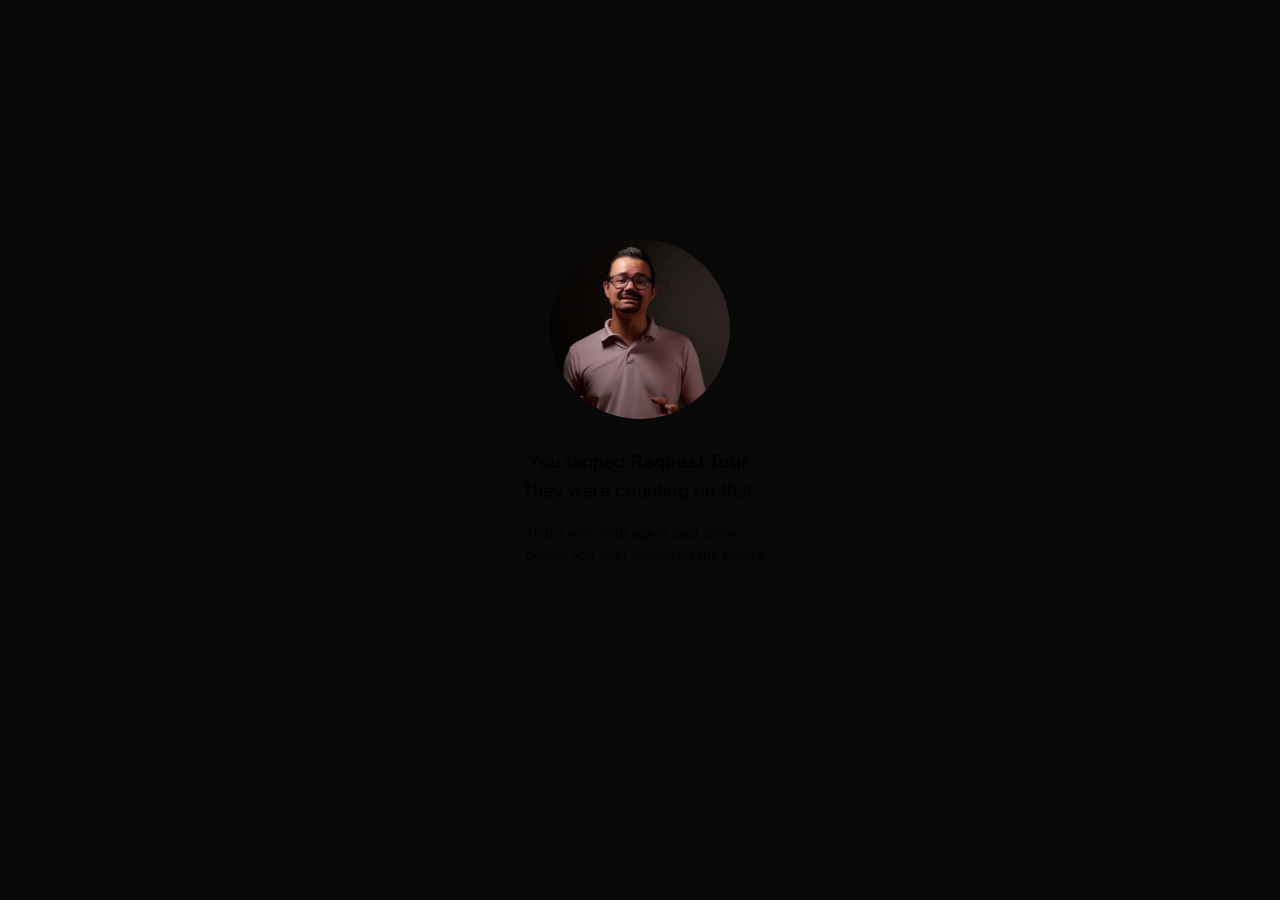
==== index.html @ 57f5180d "Refactor CSS variables for improved readability" ====
<!DOCTYPE html>

<html lang="en">
<head>
<meta charset="UTF-8">
<meta name="viewport" content="width=device-width, initial-scale=1.0, maximum-scale=1.0, user-scalable=no">
<title>Home Buyer Journey · George Kindler</title>
<script async src="https://www.googletagmanager.com/gtag/js?id=G-EEE14BZT9P"></script>
<script>window.dataLayer=window.dataLayer||[];function gtag(){dataLayer.push(arguments);}gtag('js',new Date());gtag('config','G-EEE14BZT9P');</script>
<link href="https://fonts.googleapis.com/css2?family=Playfair+Display:wght@400;500;600;700&family=Inter:wght@300;400;500;600&display=swap" rel="stylesheet">
<link rel="stylesheet" href="shared.css">
<style>:root{
  --bg:#080808;--surface:#111111;--surface2:#161616;
  --line:#1e1e1e;--line2:#2a2a2a;
  --white:#ffffff;--white-70:rgba(255,255,255,.70);
  --white-40:rgba(255,255,255,.40);--white-20:rgba(255,255,255,.20);
  --white-08:rgba(255,255,255,.08);
  --gold:#D4A017;--gold-dim:rgba(212,160,23,.15);
  --font-serif:'Playfair Display',Georgia,serif;
  --font-sans:'Inter',-apple-system,sans-serif;
}

a{color:inherit;text-decoration:none;}

/* ── INTRO OVERLAY ── */
.intro{position:absolute;inset:0;background:var(–bg);z-index:200;display:flex;flex-direction:column;align-items:center;justify-content:center;padding:40px 36px 48px;transition:opacity .6s ease,transform .6s ease;}
.intro.gone{opacity:0;pointer-events:none;transform:translateY(-6px);}

/* George — large, round, prominent */
.intro-face{width:180px;height:180px;position:relative;margin-bottom:28px;flex-shrink:0;border-radius:50%;overflow:hidden;border:2px solid var(–line2);background:var(–surface);}
.intro-face img{position:absolute;inset:0;width:100%;height:100%;object-fit:cover;object-position:center top;transition:opacity .65s ease;}
.intro-face img.raised{opacity:1;}
.intro-face img.normal{opacity:0;}
.intro-face.swapped img.raised{opacity:0;}
.intro-face.swapped img.normal{opacity:1;}
.intro-face .fb{position:absolute;inset:0;display:flex;align-items:center;justify-content:center;font-family:var(–font-serif);font-size:28px;color:var(–white-20);z-index:-1;}

/* Intro copy */
.intro-copy{text-align:center;max-width:280px;margin-bottom:44px;}

/* Reveal button — matches chapter style */
.btn-reveal{font-family:var(–font-sans);font-size:13px;font-weight:600;letter-spacing:.08em;text-transform:uppercase;color:var(–bg);background:var(–white);border:none;border-radius:3px;padding:14px 36px;cursor:pointer;opacity:0;transform:translateY(8px);pointer-events:none;transition:opacity .35s ease,transform .35s ease,background .15s;-webkit-appearance:none;appearance:none;}
.btn-reveal.show{opacity:1;transform:translateY(0);pointer-events:all;}
.btn-reveal:hover{background:rgba(255,255,255,.88);}
.btn-reveal:active{transform:scale(.97)!important;}

/* Intro text — explicit hex fallbacks for mobile CSS var timing */
.intro-main{font-family:var(–font-serif);font-size:18px;font-weight:400;color:var(–white);line-height:1.65;margin-bottom:16px;letter-spacing:.01em;}
.intro-main strong{font-weight:600;}
.intro-detail{font-family:var(–font-sans);font-size:13px;font-weight:300;color:var(–white-40);line-height:1.7;border-left:1px solid var(–white-08);padding:0 0 0 14px;text-align:left;letter-spacing:.01em;}
.intro-detail em{font-style:normal;color:var(–gold);}

/* ── HEADER ── */
.hdr{opacity:0;transform:translateY(-100%);transition:opacity .4s ease,transform .4s ease;}
.hdr.show{opacity:1;transform:translateY(0);}

/* ── MAIN ── */
.main{flex:1;overflow-y:auto;overflow-x:hidden;-webkit-overflow-scrolling:touch;padding:0 0 20px;min-height:0;}
.main::-webkit-scrollbar{display:none;}

/* George strip */
.g-strip{display:flex;align-items:flex-end;gap:0;padding:20px 18px 0;opacity:0;transform:translateY(10px);transition:opacity .4s ease,transform .4s ease;}
.g-strip.show{opacity:1;transform:translateY(0);}
.gs-face{width:58px;height:58px;flex-shrink:0;position:relative;margin-bottom:-2px;border-radius:50%;overflow:hidden;border:1px solid var(–line2);}
.gs-face img{width:100%;height:100%;object-fit:cover;object-position:center top;display:block;}
.gs-face .fb{position:absolute;inset:0;display:flex;align-items:flex-end;justify-content:center;font-family:var(–font-serif);font-size:14px;color:var(–white-20);z-index:-1;}
.gs-info{padding-left:12px;padding-bottom:6px;flex:1;}
.gs-name{font-family:var(–font-serif);font-size:13px;font-weight:600;color:var(–white);margin-bottom:2px;}
.gs-tag{font-family:var(–font-sans);font-size:10px;font-weight:400;color:var(–white-40);letter-spacing:.02em;}

/* Headline */
.headline{padding:16px 18px 18px;opacity:0;transform:translateY(10px);transition:opacity .4s ease,transform .4s ease;}
.headline.show{opacity:1;transform:translateY(0);}
.hl-main{font-family:var(–font-serif);font-size:30px;font-weight:700;color:var(–white);line-height:1.12;margin-bottom:10px;letter-spacing:-.01em;}
.hl-main span{color:var(–gold);}
.hl-sub{font-family:var(–font-sans);font-size:12px;font-weight:400;color:var(–white-40);line-height:1.65;letter-spacing:.01em;}

/* Tension cue */
.tension-line{font-family:var(–font-sans);font-size:12px;font-weight:600;color:var(–white-40);letter-spacing:.02em;line-height:1.5;padding:0 18px 4px;opacity:0;transition:opacity .4s ease;}
.tension-line.show{opacity:1;}
.tension-sub{font-family:var(–font-sans);font-size:11px;font-weight:400;color:var(–white-20);letter-spacing:.02em;line-height:1.5;padding:0 18px 16px;opacity:0;transition:opacity .4s ease;}
.tension-sub.show{opacity:1;}

/* ── CARDS ── */
.cards{padding:0 14px;display:flex;flex-direction:column;gap:8px;}
.ec{background:var(–surface);border:1px solid var(–line);border-radius:8px;cursor:pointer;opacity:0;transform:translateY(16px);transition:opacity .4s ease,transform .4s ease,border-color .2s,background .2s;overflow:hidden;}
.ec.show{opacity:1;transform:translateY(0);}
.ec:active{transform:scale(.99)!important;}
.ec:hover{border-color:var(–line2);background:var(–surface2);}
.ec.primary{border-left:3px solid var(–gold);}
.ec.primary:hover{background:var(–surface2);}
.ec.resume{border-left:3px solid var(–white-20);}
.ec-title-row{display:flex;align-items:center;justify-content:space-between;padding:18px 18px 18px;gap:12px;transition:padding .35s ease;}
.ec.expanded .ec-title-row{padding-bottom:12px;}
.ec-lbl{font-family:var(–font-serif);font-size:15px;font-weight:600;color:var(–white);line-height:1.3;letter-spacing:-.005em;flex:1;}
.ec.resume .ec-lbl{color:var(–white-70);}
.ch-b{font-family:var(–font-sans);font-size:9px;font-weight:500;letter-spacing:.08em;text-transform:uppercase;padding:2px 6px;border-radius:2px;background:var(–white-08);color:var(–white-40);margin-left:8px;vertical-align:middle;flex-shrink:0;}
.ec-ind{font-size:13px;color:var(–white-20);flex-shrink:0;transition:transform .3s ease,color .2s;line-height:1;}
.ec:hover .ec-ind{color:var(–white-40);}
.ec.expanded .ec-ind{transform:rotate(90deg);color:var(–gold);}
.ec-detail{max-height:0;overflow:hidden;transition:max-height .45s cubic-bezier(.4,0,.2,1),opacity .35s ease;opacity:0;}
.ec.expanded .ec-detail{max-height:200px;opacity:1;}
.ec-detail-inner{padding:0 18px 18px;border-top:1px solid var(–line);padding-top:14px;}
.ec-desc{font-family:var(–font-sans);font-size:12px;font-weight:400;color:var(–white-40);line-height:1.65;letter-spacing:.01em;}
.ec-commit{display:block;margin-top:10px;font-family:var(–font-sans);font-size:11px;font-weight:500;color:var(–white-20);letter-spacing:.02em;padding-top:8px;border-top:1px solid var(–line);}
.ec.primary .ec-commit{color:rgba(212,160,23,.6);}

/* ── FOOTER ── */
.ftr{opacity:0;transform:translateY(100%);transition:opacity .4s ease,transform .4s ease;}
.ftr.show{opacity:1;transform:translateY(0);}
.ftr-in{display:flex;align-items:center;justify-content:space-between;}
.ftr-l{font-family:var(–font-sans);font-size:9px;font-weight:400;color:var(–white-20);line-height:1.6;letter-spacing:.02em;}
.ftr-r a{font-family:var(–font-sans);font-size:9px;font-weight:500;letter-spacing:.06em;text-transform:uppercase;color:var(–gold);text-decoration:none;opacity:.7;transition:opacity .15s;}
.ftr-r a:hover{opacity:1;}

</style>
</head>
<body>
<div class="app">

  <!-- ═══════════════════════════
       PHASE 1 — INTRO
  ═══════════════════════════ -->

  <div class="intro" id="intro">

```
<div class="intro-face" id="intro-face">
  <img class="raised"
       src="assets/george-serious.png"
       alt="George Kindler"
       onerror="this.style.display='none'">
  <img class="normal"
       src="assets/george-welcome.png"
       alt="George Kindler"
       onerror="this.style.display='none'">
  <div class="fb">GK</div>
</div>

<div class="intro-copy">
  <div class="intro-main">
    You tapped <strong>Request Tour.</strong><br>
    They were counting on that.
  </div>
  <div class="intro-detail">
    That's why your agent paid Zillow —<br>
    <em>before you ever picked up the phone.</em>
  </div>
</div>

<button class="btn-reveal" id="btn-reveal" onclick="revealSite()">
  Show me what I'm missing
</button>
```

  </div>

  <!-- ═══════════════════════════
       HEADER
  ═══════════════════════════ -->

  <header class="hdr" id="hdr">
    <div class="hdr-l">
      <!-- Icon: white house on dark -->
      <svg class="hdr-ico" viewBox="0 0 26 26" fill="none">
        <rect width="26" height="26" rx="5" fill="#111111"/>
        <path d="M13 4L3 12h3v9h6v-5h2v5h6V12h3L13 4z"
              fill="white" opacity=".9"/>
        <path d="M18 18l3-3-3-3M21 15H13"
              stroke="#D4A017" stroke-width="1.5"
              stroke-linecap="round" stroke-linejoin="round"/>
      </svg>
      <div>
        <div class="hdr-t">Home Buyer <span>Journey</span></div>
        <div class="hdr-s">George Kindler &middot; The Closing Pros</div>
      </div>
    </div>
    <a class="btn-at"
       href="https://gkindler-help.github.io/stl-buyer-guide/index.html">
      &larr; All Tools
    </a>
  </header>

  <!-- ═══════════════════════════
       MAIN
  ═══════════════════════════ -->

  <div class="main" id="main">

```
<!-- George strip -->
<div class="g-strip" id="g-strip">
  <div class="gs-face">
    <img src="assets/george-welcome.png"
         alt="George Kindler"
         onerror="this.style.display='none'">
    <div class="fb">GK</div>
  </div>
  <div class="gs-info">
    <div class="gs-name">George Kindler</div>
    <div class="gs-tag">The Closing Pros LLC &middot; 314.435.1087</div>
  </div>
</div>

<!-- Headline -->
<div class="headline" id="headline">
  <div class="hl-main">Where buyers lose money —<br><span>without realizing it.</span></div>
  <div class="hl-sub">Start anywhere — or follow the full journey from start to closing.</div>
</div>

<!-- Tension cue -->
<div class="tension-line" id="tension-line">Most buyers skip the part that costs them. Don't.</div>
<div class="tension-sub" id="tension-sub">Tap any section to open it — or follow the journey step by step.</div>

<!-- Cards -->
<div class="cards" id="cards">

  <!-- Ch.1 — Pre-Approval -->
  <div class="ec primary" id="c0" onclick="tapCard(this,'01-preapproval.html','start')">
    <div class="ec-title-row">
      <div class="ec-lbl">What actually happens when you click &ldquo;Contact Agent&rdquo;</div>
      <span class="ec-ind">&#8250;</span>
    </div>
    <div class="ec-detail">
      <div class="ec-detail-inner">
        <div class="ec-desc">The agent who calls you paid to be there. That changes everything before you ever see a house.</div>
        <span class="ec-commit">Start here if you haven't made any moves yet.</span>
      </div>
    </div>
  </div>

  <!-- Ch.2 — Affordability -->
  <div class="ec" id="c1" onclick="tapCard(this,'02-affordability.html','afford')">
    <div class="ec-title-row">
      <div class="ec-lbl">Where buyers accidentally overpay &mdash; before they even make an offer <span class="ch-b">Ch. 2</span></div>
      <span class="ec-ind">&#8250;</span>
    </div>
    <div class="ec-detail">
      <div class="ec-detail-inner">
        <div class="ec-desc">The number your lender approved is not the number you should spend. Most agents never make that distinction.</div>
        <span class="ec-commit">I will never tell you to max it out.</span>
      </div>
    </div>
  </div>

  <!-- Ch.3 — Interior -->
  <div class="ec" id="c2" onclick="tapCard(this,'03-interior.html','interior')">
    <div class="ec-title-row">
      <div class="ec-lbl">What I look at the moment we walk in &mdash; and what you should too <span class="ch-b">Ch. 3</span></div>
      <span class="ec-ind">&#8250;</span>
    </div>
    <div class="ec-detail">
      <div class="ec-detail-inner">
        <div class="ec-desc">Most buyers look at countertops and paint. I look at the basement, the panel, the roof, and the mechanicals. Walk through a house the way I do.</div>
        <span class="ec-commit">What costs money is rarely what costs paint.</span>
      </div>
    </div>
  </div>

  <!-- Ch.4 — Pre-Offer -->
  <div class="ec" id="c3" onclick="tapCard(this,'05-pre-offer.html','offer')">
    <div class="ec-title-row">
      <div class="ec-lbl">Where buyers get pushed into offers they can&rsquo;t take back <span class="ch-b">Ch. 4</span></div>
      <span class="ec-ind">&#8250;</span>
    </div>
    <div class="ec-detail">
      <div class="ec-detail-inner">
        <div class="ec-desc">Competing offers, manufactured urgency, escalation clauses. What agents say, what it means, and what actually gets your offer accepted.</div>
        <span class="ec-commit">No version held back. All of it.</span>
      </div>
    </div>
  </div>

  <!-- Ch.5 — Under Contract -->
  <div class="ec" id="c4" onclick="tapCard(this,'06-under-contract.html','contract')">
    <div class="ec-title-row">
      <div class="ec-lbl">Offer accepted: where deals fall apart <span class="ch-b">Ch. 5</span></div>
      <span class="ec-ind">&#8250;</span>
    </div>
    <div class="ec-detail">
      <div class="ec-detail-inner">
        <div class="ec-desc">Earnest money. Inspection windows. Day Zero actions. Small mistakes here can quietly kill a deal after you think you&rsquo;re safe.</div>
        <span class="ec-commit">This is where most buyers lose control. You won&rsquo;t.</span>
      </div>
    </div>
  </div>

  <!-- Ch.6 — Deadlines -->
  <div class="ec" id="c5" onclick="tapCard(this,'06b-deadlines.html','deadlines')">
    <div class="ec-title-row">
      <div class="ec-lbl">Three deadlines running in parallel &mdash; miss any one and the protection is gone <span class="ch-b">Ch. 6</span></div>
      <span class="ec-ind">&#8250;</span>
    </div>
    <div class="ec-detail">
      <div class="ec-detail-inner">
        <div class="ec-desc">Loan contingency. Appraisal. Title. They all run simultaneously from Day 1. Every one has a hard stop. I track all three so nothing slips.</div>
        <span class="ec-commit">Miss a deadline once and you can&rsquo;t un-miss it.</span>
      </div>
    </div>
  </div>

  <!-- Ch.7 — Inspection -->
  <div class="ec" id="c6" onclick="tapCard(this,'07-inspection.html','inspect')">
    <div class="ec-title-row">
      <div class="ec-lbl">This is where buyers miss the problems they end up paying for <span class="ch-b">Ch. 7</span></div>
      <span class="ec-ind">&#8250;</span>
    </div>
    <div class="ec-detail">
      <div class="ec-detail-inner">
        <div class="ec-desc">By the time most buyers read the inspection report, their earnest money is already at risk. The items that matter most are rarely the ones at the top.</div>
        <span class="ec-commit">It&rsquo;s not my house. I will never overlook a repair to get you to close.</span>
      </div>
    </div>
  </div>

  <!-- Ch.8 — Walk-Through -->
  <div class="ec" id="c7" onclick="tapCard(this,'08-walkthrough.html','walkthrough')">
    <div class="ec-title-row">
      <div class="ec-lbl">The final walk-through is not a second showing &mdash; it&rsquo;s a condition verification <span class="ch-b">Ch. 8</span></div>
      <span class="ec-ind">&#8250;</span>
    </div>
    <div class="ec-detail">
      <div class="ec-detail-inner">
        <div class="ec-desc">Same condition as the day you made the offer. Agreed repairs complete. Seller out. Utilities on. If anything is wrong, you address it before you sign &mdash; not after.</div>
        <span class="ec-commit">After you sign, your leverage is gone.</span>
      </div>
    </div>
  </div>

  <!-- Ch.9 — Closing -->
  <div class="ec" id="c8" onclick="tapCard(this,'09-closing.html','closing')">
    <div class="ec-title-row">
      <div class="ec-lbl">What you&rsquo;re signing at closing &mdash; and what most buyers don&rsquo;t catch <span class="ch-b">Ch. 9</span></div>
      <span class="ec-ind">&#8250;</span>
    </div>
    <div class="ec-detail">
      <div class="ec-detail-inner">
        <div class="ec-desc">The final walk. The closing table. The documents. Wire fraud. What the note and deed of trust actually say. Your job is to fall in love with the house.</div>
        <span class="ec-commit">My job is to make sure you don&rsquo;t own a disaster.</span>
      </div>
    </div>
  </div>

</div><!-- /cards -->
<div style="height:20px;"></div>
```

  </div><!-- /main -->

  <!-- FOOTER -->

  <footer class="ftr" id="ftr">
    <div class="ftr-in">
      <div class="ftr-l">
        George Kindler &middot; 314.435.1087<br>
        The Closing Pros LLC &middot; Licensed Missouri Agent
      </div>
      <div class="ftr-r">
        <a href="https://sites.google.com/view/st-louis-real-estate-guides/freestlouisrealestateguides"
           target="_blank">Free Guides &rarr;</a>
      </div>
    </div>
  </footer>

</div><!-- /app -->

<script>
// ── STATE ────────────────────────────────────────────────────────
var SK='stl_journey_v1';
var S={amount:280000,loan:'conventional',zip:'63123',readiness:50,
       lessons:[],lastChapter:1,lastStep:0,chaptersVisited:[],jumpEntry:null};
try{var sv=JSON.parse(localStorage.getItem(SK)||'{}');if(sv.loan)Object.assign(S,sv);}catch(e){}
function save(){try{localStorage.setItem(SK,JSON.stringify(S));}catch(e){}}

// ── SHOW BUTTON AFTER 1.2s ───────────────────────────────────────
window.addEventListener('load',function(){
  setTimeout(function(){
    var b=document.getElementById('btn-reveal');
    if(b) b.classList.add('show');
  },1200);
});

// ── REVEAL SEQUENCE ──────────────────────────────────────────────
function revealSite(){
  // Swap face
  var face=document.getElementById('intro-face');
  if(face) face.classList.add('swapped');

  // Fade out intro
  setTimeout(function(){
    var intro=document.getElementById('intro');
    if(intro) intro.classList.add('gone');
  },520);

  // Header + footer
  setTimeout(function(){
    var h=document.getElementById('hdr');
    var f=document.getElementById('ftr');
    if(h) h.classList.add('show');
    if(f) f.classList.add('show');
  },680);

  // George + headline
  setTimeout(function(){
    var gs=document.getElementById('g-strip');
    var hl=document.getElementById('headline');
    var tl=document.getElementById('tension-line');
    if(gs) gs.classList.add('show');
    if(hl) hl.classList.add('show');
    if(tl) tl.classList.add('show');
    var ts=document.getElementById('tension-sub');
    if(ts) ts.classList.add('show');
  },980);

  // Cards arrive — 2s apart
  // Title shows immediately on card appear
  // Detail expands 3s after card appears
  // Detail collapses 8s after expanding
  var baseDelay = 1700;
  var cardInterval = 2000;
  var detailDelay = 3000;   // 3s after card arrives → expand detail
  var collapseDelay = 8000; // 8s after expanding → collapse back

  // All card IDs in reveal order
  var allCards = ['c0','c1','c2','c3','c4','c5','c6','c7','c8'];
  for(var i=0;i<allCards.length;i++){
    (function(idx){
      var arriveAt  = baseDelay + idx * cardInterval;
      var expandAt  = arriveAt + detailDelay;
      var collapseAt= expandAt + collapseDelay;

      // Card arrives (title only)
      setTimeout(function(){
        var c=document.getElementById(allCards[idx]);
        if(c) c.classList.add('show');
      }, arriveAt);

      // Detail expands
      setTimeout(function(){
        var c=document.getElementById(allCards[idx]);
        if(c && !c.dataset.manualToggle){
          c.classList.add('expanded');
        }
      }, expandAt);

      // Detail collapses
      setTimeout(function(){
        var c=document.getElementById(allCards[idx]);
        if(c && !c.dataset.manualToggle){
          c.classList.remove('expanded');
        }
      }, collapseAt);

    })(i);
  }

  setTimeout(checkResume, 1600);
  gtag('event','journey_intro_tap',{});
}

// ── CARD TAP LOGIC ───────────────────────────────────────────────
// First tap = expand detail (if not expanded) or navigate (if already expanded)
// This lets curious users tap to see detail, then tap again to go
function tapCard(el, file, evt){
  if(el.classList.contains('expanded')){
    // Already open — navigate
    go(file, evt);
  } else {
    // Open detail
    el.classList.add('expanded');
    el.dataset.manualToggle = '1';
    // Second tap in 10s will navigate; after 10s collapses
    var collapseTimer = setTimeout(function(){
      el.classList.remove('expanded');
      delete el.dataset.manualToggle;
    }, 10000);
    el._collapseTimer = collapseTimer;
  }
}

// ── RESUME CARD ───────────────────────────────────────────────────
function checkResume(){
  var saved=JSON.parse(localStorage.getItem(SK)||'{}');
  if(!saved.lastChapter||saved.lastChapter<2) return;
  var files={1:'01-preapproval.html',2:'02-affordability.html',
    3:'03-interior.html',4:'05-pre-offer.html',
    5:'06-under-contract.html',6:'06b-deadlines.html',
    7:'07-inspection.html',8:'08-walkthrough.html',9:'09-closing.html'};
  var labels={1:'Pre-Approval',2:'Affordability',3:'Interior Showing',
    4:'Pre-Offer Strategy',5:'Under Contract',6:'The Deadlines',
    7:'Inspection Report',8:'Final Walk-Through',9:'Closing Day'};
  var ch=saved.lastChapter;
  var file=files[ch];
  if(!file) return;
  var cards=document.getElementById('cards');
  var r=document.createElement('div');
  r.className='ec resume show';
  r.innerHTML='<div class="ec-title-row">'
    +'<div class="ec-lbl">Continue where you left off &mdash; Chapter '+ch+', '+labels[ch]+'</div>'
    +'<span class="ec-ind">&#8250;</span>'
    +'</div>';
  r.onclick=function(){go(file,'resume_ch'+ch);};
  cards.insertBefore(r,cards.firstChild);
}

// ── NAVIGATION ────────────────────────────────────────────────────
function go(file,evt){
  gtag('event','journey_entry',{entry_point:evt});
  S.jumpEntry=evt;save();
  window.location.href=file;
}
</script>

</body>
</html>
---- shared.css ----
:root{
  --bg:#080808;
  --surface:#111111;
  --surface2:#161616;
  --line:#1e1e1e;
  --line2:#2a2a2a;
  
  --white:#ffffff;
  --white-70:rgba(255,255,255,.92);   /* higher contrast */
  --white-40:rgba(255,255,255,.82);   /* improved */
  --white-20:rgba(255,255,255,.65);   /* improved */
  --white-08:rgba(255,255,255,.15);
  
  --gold:#FFCC4D;                     /* even brighter gold for better readability */
  --gold-dim:rgba(255,204,77,.25);
  
  --warn:#E8A020;
  --red:#e05555;
  --green:#5DCAA5;
  
  --font-serif:'Playfair Display',Georgia,serif;
  --font-sans:'Inter',-apple-system,sans-serif;
}

*{box-sizing:border-box;margin:0;padding:0;-webkit-tap-highlight-color:transparent;}
html,body{font-family:var(--font-sans);background:var(--bg);height:100%;overflow:hidden;display:flex;justify-content:center;}
.app{width:100%;max-width:420px;height:100vh;height:100dvh;background:var(--bg);display:flex;flex-direction:column;overflow:hidden;position:relative;}
.hdr{background:var(--bg);border-bottom:1px solid var(--line2);padding:10px 14px;display:flex;align-items:center;justify-content:space-between;flex-shrink:0;z-index:50;position:relative;}
.hdr-l{display:flex;align-items:center;gap:9px;}
.hdr-ico{width:26px;height:26px;flex-shrink:0;}
.hdr-t{font-family:var(--font-serif);font-size:13px;font-weight:600;letter-spacing:.04em;color:var(--white);line-height:1;}
.hdr-t span{color:var(--gold);}
.hdr-s{font-family:var(--font-sans);font-size:9px;font-weight:400;color:var(--white-40);letter-spacing:.06em;text-transform:uppercase;margin-top:2px;}
.btn-at{font-family:var(--font-sans);font-size:11px;font-weight:500;letter-spacing:.04em;padding:5px 12px;border-radius:3px;border:1px solid var(--line2);color:var(--white-40);text-decoration:none;background:transparent;cursor:pointer;transition:all .15s;white-space:nowrap;}
.btn-at:hover{border-color:var(--white-20);color:var(--white-70);}
.prog-wrap{height:2px;background:var(--line);flex-shrink:0;}
.prog-fill{height:100%;background:var(--gold);transition:width .5s ease;}
.scene-bar{background:var(--surface);padding:5px 14px;display:flex;align-items:center;justify-content:space-between;flex-shrink:0;border-bottom:1px solid var(--line);}
.scene-lbl{font-family:var(--font-sans);font-size:9px;font-weight:500;letter-spacing:.1em;text-transform:uppercase;color:var(--white-40);}
.scene-ch{font-family:var(--font-serif);font-size:10px;color:var(--white-20);}
.stage{flex:1;position:relative;overflow:hidden;min-height:0;}
.scene-bg{position:absolute;inset:0;background:var(--bg);transition:opacity .6s ease;}
.scene-bg img{width:100%;height:100%;object-fit:cover;display:block;animation:kb 22s ease-in-out infinite alternate;}
@keyframes kb{from{transform:scale(1);}to{transform:scale(1.07);}}
.scene-gradient{position:absolute;inset:0;background:linear-gradient(to bottom,rgba(0,0,0,.15) 0%,rgba(0,0,0,.05) 30%,rgba(0,0,0,.55) 70%,rgba(0,0,0,.88) 100%);z-index:2;}
.scene-svg{position:absolute;inset:0;display:flex;align-items:center;justify-content:center;z-index:1;}
.george-float{position:absolute;bottom:0;left:0;width:110px;z-index:10;pointer-events:none;transition:opacity .4s ease,transform .4s ease;}
.george-float img{width:100%;display:block;object-fit:contain;object-position:bottom left;}
.george-float .fb-init{width:100%;height:100px;display:flex;align-items:flex-end;justify-content:center;font-family:var(--font-serif);font-size:11px;color:var(--white-20);padding-bottom:8px;}
.george-float.hidden{opacity:0;transform:translateX(-20px);}

/* Day stamp — dominant gold treatment */
.scene-caption{position:absolute;bottom:0;left:0;right:0;z-index:11;padding:14px 16px 16px 120px;}
.sc-room{font-family:var(--font-serif);font-size:42px;font-weight:700;letter-spacing:-0.02em;color:var(--gold);line-height:1;margin-bottom:6px;text-shadow:0 3px 20px rgba(0,0,0,.85);}
.sc-title{font-family:var(--font-serif);font-size:18px;font-weight:600;color:var(--white);line-height:1.2;margin-bottom:8px;text-shadow:0 1px 8px rgba(0,0,0,.6);}
.sc-sub{font-family:var(--font-sans);font-size:13.5px;font-weight:400;color:var(--white-70);line-height:1.65;text-shadow:0 1px 6px rgba(0,0,0,.4);}

.interrupt-dim{position:absolute;inset:0;background:rgba(0,0,0,.72);z-index:20;opacity:0;pointer-events:none;transition:opacity .35s ease;}
.interrupt-dim.active{opacity:1;pointer-events:all;}
.interrupt-card{position:absolute;top:50%;left:50%;transform:translate(-50%,-48%) scale(.94);width:calc(100% - 40px);max-width:340px;z-index:21;opacity:0;pointer-events:none;transition:opacity .35s ease,transform .35s ease;}
.interrupt-card.active{opacity:1;pointer-events:all;transform:translate(-50%,-50%) scale(1);}
.int-face{width:80px;height:80px;margin:0 auto 12px;position:relative;}
.int-face img{width:100%;height:100%;object-fit:contain;object-position:bottom center;display:block;}
.int-face .fb{position:absolute;inset:0;display:flex;align-items:center;justify-content:center;font-family:var(--font-serif);font-size:18px;color:var(--white-20);}
.int-bubble{background:rgba(8,8,8,.96);border:1px solid var(--line2);border-radius:12px;padding:20px 18px;text-align:center;}
.int-title{font-family:var(--font-serif);font-size:19px;font-weight:600;color:var(--white);line-height:1.25;margin-bottom:10px;}
.int-text{font-family:var(--font-sans);font-size:13.5px;font-weight:400;color:var(--white-80);line-height:1.65;min-height:52px;}
.int-btn{width:100%;margin-top:16px;padding:13px;background:var(--white);border:none;border-radius:4px;font-family:var(--font-sans);font-size:13px;font-weight:600;letter-spacing:.04em;color:var(--bg);cursor:pointer;transition:background .15s,transform .12s;}
.int-btn:hover{background:rgba(255,255,255,.88);}
.int-btn:active{transform:scale(.97);}
.drawer{position:absolute;bottom:0;left:0;right:0;z-index:15;background:rgba(8,8,8,.95);border-top:1px solid var(--line2);padding:14px 14px 18px;transform:translateY(100%);transition:transform .35s cubic-bezier(.32,.72,0,1);}
.drawer.open{transform:translateY(0);}
.drawer-label{font-family:var(--font-serif);font-size:15px;font-weight:600;color:var(--white);margin-bottom:12px;line-height:1.3;}
.choices{display:flex;flex-direction:column;gap:8px;margin-bottom:4px;}
.choice-card{background:transparent;border:1px solid var(--line2);border-radius:8px;overflow:hidden;transition:border-color .2s;}
.choice-card.open{border-color:var(--gold);}
.choice-card-header{width:100%;padding:13px 14px;font-family:var(--font-sans);font-size:13.5px;font-weight:500;color:var(--white-80);text-align:left;cursor:pointer;background:transparent;border:none;display:flex;align-items:center;justify-content:space-between;gap:10px;transition:color .15s,background .15s;}
.choice-card.open .choice-card-header{color:var(--white);background:var(--gold-dim);}
.choice-card-header:active{opacity:.8;}
.card-chevron{font-size:10px;color:var(--white-20);flex-shrink:0;transition:transform .25s ease;}
.choice-card.open .card-chevron{transform:rotate(180deg);color:var(--gold);}
.choice-card-body{max-height:0;overflow:hidden;transition:max-height .4s cubic-bezier(.32,.72,0,1);}
.choice-card.open .choice-card-body{max-height:400px;}
.choice-card-response{padding:12px 14px 14px;font-family:var(--font-sans);font-size:12.5px;font-weight:400;color:var(--white-70);line-height:1.7;border-top:1px solid var(--line2);}
.card-deep{display:flex;align-items:center;gap:6px;margin-top:10px;padding:8px 10px;border-radius:4px;background:var(--surface2);font-family:var(--font-sans);font-size:11px;font-weight:500;color:var(--white-40);cursor:pointer;border:none;width:100%;text-align:left;transition:color .15s;}
.card-deep:hover{color:var(--white-70);}
.ask-george{position:absolute;right:14px;bottom:76px;background:rgba(8,8,8,.9);border:1px solid var(--line2);border-radius:20px;padding:8px 14px;font-family:var(--font-sans);font-size:11px;font-weight:500;color:var(--white-70);cursor:pointer;z-index:16;display:none;transition:border-color .15s,color .15s;}
.ask-george.show{display:block;}
.ask-george:hover{border-color:var(--white-20);color:var(--white-70);}
.bnav{background:var(--bg);border-top:1px solid var(--line);padding:10px 14px;display:flex;gap:8px;flex-shrink:0;z-index:50;position:relative;}
.btn-b{width:72px;flex-shrink:0;padding:12px;background:transparent;border:1px solid var(--line2);border-radius:4px;font-family:var(--font-sans);font-size:11px;font-weight:500;letter-spacing:.04em;color:var(--white-70);cursor:pointer;transition:all .15s;}
.btn-b:disabled{opacity:.18;cursor:default;}
.btn-b:not(:disabled):hover{border-color:var(--white-20);color:var(--white-70);}
.btn-n{flex:1;padding:13px;background:var(--white);border:none;border-radius:4px;font-family:var(--font-sans);font-size:13px;font-weight:600;letter-spacing:.04em;color:var(--bg);cursor:pointer;transition:all .15s;}
.btn-n:hover{background:rgba(255,255,255,.88);}
.btn-n:disabled{background:var(--line2);color:var(--white-20);cursor:not-allowed;}
.btn-n.gold{background:var(--gold);color:var(--bg);}
.ftr{background:var(--bg);border-top:1px solid var(--line);padding:7px 16px;display:flex;align-items:center;justify-content:space-between;flex-shrink:0;}
.ftr-l{font-family:var(--font-sans);font-size:9px;color:var(--white-40);line-height:1.5;}
.ftr-r a{font-family:var(--font-sans);font-size:9px;font-weight:500;letter-spacing:.06em;text-transform:uppercase;color:var(--gold);text-decoration:none;opacity:.7;}
.jump-trigger{position:fixed;bottom:100px;right:14px;z-index:90;background:var(--surface);border:1px solid var(--line2);border-radius:20px;padding:7px 13px;font-family:var(--font-sans);font-size:11px;font-weight:500;color:var(--white-40);cursor:pointer;box-shadow:0 4px 16px rgba(0,0,0,.6);transition:all .15s;display:flex;align-items:center;gap:5px;letter-spacing:.04em;}
.jump-trigger:hover{border-color:var(--white-20);color:var(--white-70);}
.jump-ov{position:fixed;inset:0;background:rgba(0,0,0,.8);z-index:998;display:flex;align-items:flex-end;justify-content:center;opacity:0;pointer-events:none;transition:opacity .25s;}
.jump-ov.open{opacity:1;pointer-events:all;}
.jump-sh{background:var(--surface);border-radius:14px 14px 0 0;border-top:1px solid var(--line2);padding:14px 0 32px;width:100%;max-width:420px;transform:translateY(100%);transition:transform .3s cubic-bezier(.32,.72,0,1);}
.jump-ov.open .jump-sh{transform:translateY(0);}
.jump-hnd{width:36px;height:3px;background:var(--line2);border-radius:2px;margin:0 auto 14px;}
.jump-ttl{font-family:var(--font-sans);font-size:10px;font-weight:600;letter-spacing:.12em;text-transform:uppercase;color:var(--white-40);text-align:center;margin-bottom:10px;padding:0 18px;}
.jump-items{display:flex;flex-direction:column;overflow-y:auto;max-height:55vh;}
.jump-items::-webkit-scrollbar{display:none;}
.jump-item{display:flex;align-items:center;gap:12px;padding:12px 18px;cursor:pointer;transition:background .12s;border-bottom:1px solid var(--line);}
.jump-item:last-child{border-bottom:none;}
.jump-item:active{background:var(--surface2);}
.ji-dot{width:7px;height:7px;border-radius:50%;background:var(--line2);flex-shrink:0;}
.ji-dot.cur{background:var(--gold);}
.ji-dot.vis{background:var(--green);}
.ji-ch{font-family:var(--font-sans);font-size:10px;font-weight:500;letter-spacing:.05em;color:var(--white-40);flex-shrink:0;width:28px;}
.ji-lbl{flex:1;font-family:var(--font-sans);font-size:13px;font-weight:400;color:var(--white-70);line-height:1.3;}
.jump-item.cur-ch .ji-lbl{color:var(--white);font-weight:500;}
.ji-arr{font-size:14px;color:var(--white-20);}

/* ── PHOTO REVEAL SCENE ── */
.photo-reveal-scene{
  position:absolute;inset:0;
  display:flex;flex-direction:column;
  align-items:center;justify-content:center;
  z-index:30;
  background:var(--bg);
  padding:0;
}
.pr-photo{
  width:100%;
  height:55%;
  overflow:hidden;
  position:relative;
  flex-shrink:0;
}
.pr-photo img{
  width:100%;height:100%;
  object-fit:cover;
  object-position:center 30%;
  transform:scale(1.12);
  transform-origin:center center;
  animation:subtle-kb 20s ease-in-out infinite alternate;
}
@keyframes subtle-kb{from{transform:scale(1.12);}to{transform:scale(1.18);}}
.pr-listing-badge{
  position:absolute;top:10px;left:10px;
  background:rgba(8,8,8,.85);
  border:1px solid var(--line2);
  border-radius:3px;
  padding:5px 10px;
  font-family:var(--font-sans);
  font-size:9px;font-weight:600;
  letter-spacing:.1em;text-transform:uppercase;
  color:var(--white-40);
}
.pr-mls{
  position:absolute;bottom:10px;right:10px;
  font-family:var(--font-sans);
  font-size:8px;color:rgba(255,255,255,.25);
  letter-spacing:.04em;
}
.pr-question{
  flex:1;
  display:flex;flex-direction:column;
  align-items:center;justify-content:center;
  padding:20px 24px;
  width:100%;
}
.pr-q-text{
  font-family:var(--font-serif);
  font-size:22px;font-weight:600;
  color:var(--white);
  text-align:center;
  line-height:1.25;
  margin-bottom:24px;
  letter-spacing:-0.01em;
  text-shadow:0 2px 12px rgba(0,0,0,.7);
}
.pr-btns{
  display:flex;gap:12px;width:100%;max-width:280px;
}
.pr-btn{
  flex:1;padding:14px;
  border-radius:4px;
  font-family:var(--font-sans);
  font-size:14px;font-weight:600;
  letter-spacing:.04em;
  cursor:pointer;
  transition:all .15s;
  border:1px solid var(--line2);
}
.pr-btn.yes{background:transparent;color:var(--white-70);}
.pr-btn.no{background:var(--white);color:var(--bg);}
.pr-btn:active{transform:scale(.97);}
.pr-btn:hover.yes{border-color:var(--white-20);color:var(--white);}

.pr-george-row{
  display:none;
  align-items:flex-end;
  gap:0;
  width:100%;
  padding:0 16px;
  margin-top:4px;
}
.pr-george-row.show{display:flex;}
.pr-face{
  width:72px;height:72px;flex-shrink:0;
  position:relative;
  margin-bottom:-4px;
}
.pr-face img{
  width:100%;height:100%;
  object-fit:contain;object-position:bottom center;
  display:block;
}
.pr-face .fb{
  position:absolute;inset:0;
  display:flex;align-items:flex-end;justify-content:center;
  font-family:var(--font-serif);font-size:13px;
  color:var(--white-20);z-index:-1;
}
.pr-bubble{
  flex:1;
  background:var(--surface);
  border:1px solid var(--line2);
  border-radius:0 10px 10px 10px;
  padding:12px 14px;
  font-family:var(--font-sans);
  font-size:13px;color:var(--white-75);
  line-height:1.6;
  position:relative;
}
.pr-bubble::before{content:'';position:absolute;left:-7px;top:10px;border:6px solid transparent;border-right-color:var(--line2);}
.pr-bubble::after{content:'';position:absolute;left:-5px;top:11px;border:5px solid transparent;border-right-color:var(--surface);}
.pr-bubble strong{color:var(--white);}
.pr-continue-btn{
  width:calc(100% - 32px);
  margin:14px 16px 0;
  padding:13px;
  background:var(--white);border:none;border-radius:4px;
  font-family:var(--font-sans);font-size:13px;font-weight:600;
  color:var(--bg);cursor:pointer;
  display:none;
  transition:background .15s;
}
.pr-continue-btn.show{display:block;}
.pr-continue-btn:hover{background:rgba(255,255,255,.88);}
.pr-continue-btn:active{transform:scale(.98);}

/* ── DAY-STAMP sc-room — chapters with deadline rooms ── */
.day-stamp .sc-room{
  font-family:var(--font-serif);
  font-size:42px;font-weight:700;
  letter-spacing:-0.02em;
  color:var(--gold);
  line-height:1;
  margin-bottom:6px;
  text-shadow:0 3px 20px rgba(0,0,0,.85);
}
.day-stamp .sc-title{font-size:18px;margin-bottom:5px;color:var(--white);}
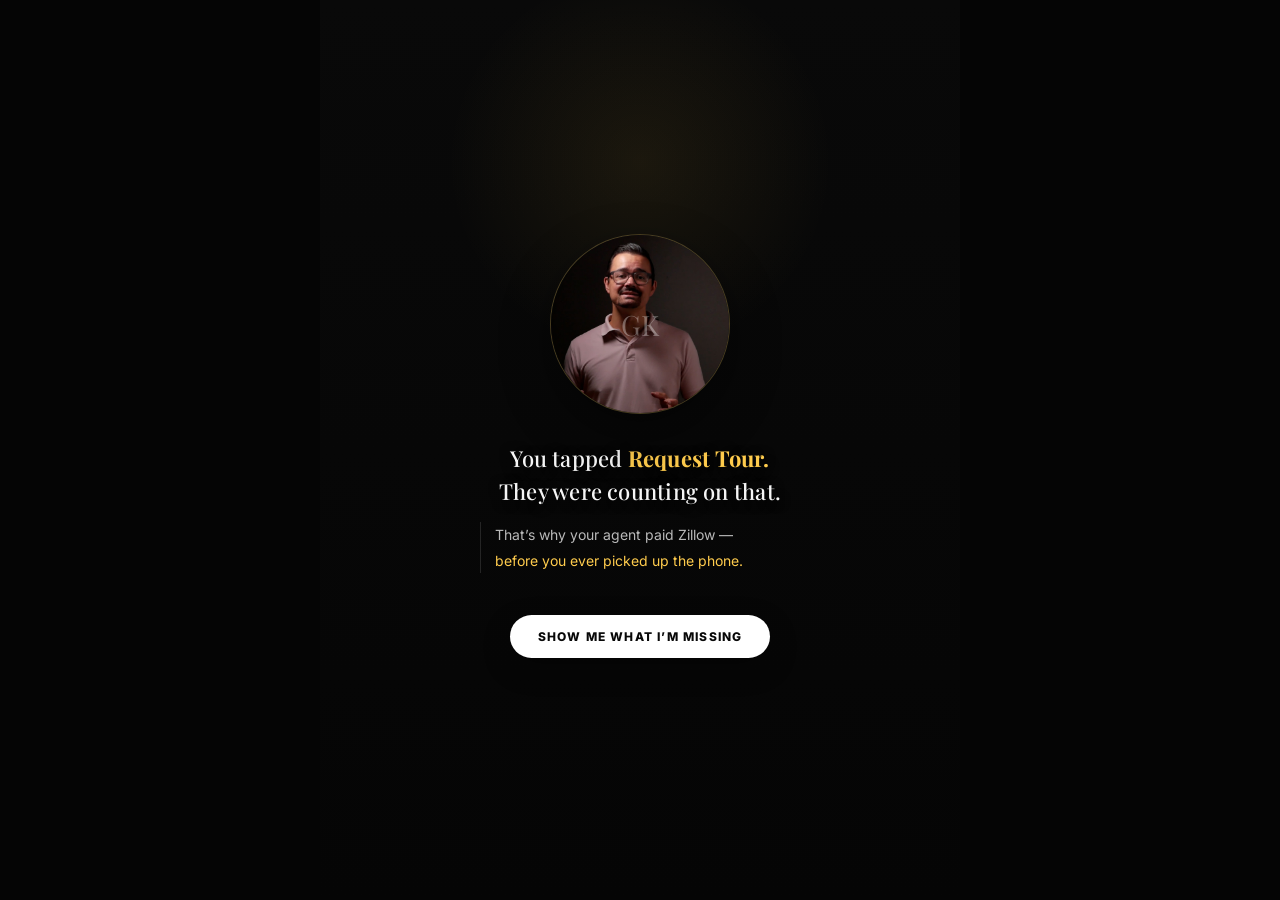
==== commit ce0dddb8: "Update index.html" ====
--- a/index.html
+++ b/index.html
@@ -1,515 +1,1040 @@
+<!-- /index.html -->
 <!DOCTYPE html>
-
 <html lang="en">
 <head>
-<meta charset="UTF-8">
-<meta name="viewport" content="width=device-width, initial-scale=1.0, maximum-scale=1.0, user-scalable=no">
-<title>Home Buyer Journey · George Kindler</title>
-<script async src="https://www.googletagmanager.com/gtag/js?id=G-EEE14BZT9P"></script>
-<script>window.dataLayer=window.dataLayer||[];function gtag(){dataLayer.push(arguments);}gtag('js',new Date());gtag('config','G-EEE14BZT9P');</script>
-<link href="https://fonts.googleapis.com/css2?family=Playfair+Display:wght@400;500;600;700&family=Inter:wght@300;400;500;600&display=swap" rel="stylesheet">
-<link rel="stylesheet" href="shared.css">
-<style>:root{
-  --bg:#080808;--surface:#111111;--surface2:#161616;
-  --line:#1e1e1e;--line2:#2a2a2a;
-  --white:#ffffff;--white-70:rgba(255,255,255,.70);
-  --white-40:rgba(255,255,255,.40);--white-20:rgba(255,255,255,.20);
-  --white-08:rgba(255,255,255,.08);
-  --gold:#D4A017;--gold-dim:rgba(212,160,23,.15);
-  --font-serif:'Playfair Display',Georgia,serif;
-  --font-sans:'Inter',-apple-system,sans-serif;
-}
-
-a{color:inherit;text-decoration:none;}
-
-/* ── INTRO OVERLAY ── */
-.intro{position:absolute;inset:0;background:var(–bg);z-index:200;display:flex;flex-direction:column;align-items:center;justify-content:center;padding:40px 36px 48px;transition:opacity .6s ease,transform .6s ease;}
-.intro.gone{opacity:0;pointer-events:none;transform:translateY(-6px);}
-
-/* George — large, round, prominent */
-.intro-face{width:180px;height:180px;position:relative;margin-bottom:28px;flex-shrink:0;border-radius:50%;overflow:hidden;border:2px solid var(–line2);background:var(–surface);}
-.intro-face img{position:absolute;inset:0;width:100%;height:100%;object-fit:cover;object-position:center top;transition:opacity .65s ease;}
-.intro-face img.raised{opacity:1;}
-.intro-face img.normal{opacity:0;}
-.intro-face.swapped img.raised{opacity:0;}
-.intro-face.swapped img.normal{opacity:1;}
-.intro-face .fb{position:absolute;inset:0;display:flex;align-items:center;justify-content:center;font-family:var(–font-serif);font-size:28px;color:var(–white-20);z-index:-1;}
-
-/* Intro copy */
-.intro-copy{text-align:center;max-width:280px;margin-bottom:44px;}
-
-/* Reveal button — matches chapter style */
-.btn-reveal{font-family:var(–font-sans);font-size:13px;font-weight:600;letter-spacing:.08em;text-transform:uppercase;color:var(–bg);background:var(–white);border:none;border-radius:3px;padding:14px 36px;cursor:pointer;opacity:0;transform:translateY(8px);pointer-events:none;transition:opacity .35s ease,transform .35s ease,background .15s;-webkit-appearance:none;appearance:none;}
-.btn-reveal.show{opacity:1;transform:translateY(0);pointer-events:all;}
-.btn-reveal:hover{background:rgba(255,255,255,.88);}
-.btn-reveal:active{transform:scale(.97)!important;}
-
-/* Intro text — explicit hex fallbacks for mobile CSS var timing */
-.intro-main{font-family:var(–font-serif);font-size:18px;font-weight:400;color:var(–white);line-height:1.65;margin-bottom:16px;letter-spacing:.01em;}
-.intro-main strong{font-weight:600;}
-.intro-detail{font-family:var(–font-sans);font-size:13px;font-weight:300;color:var(–white-40);line-height:1.7;border-left:1px solid var(–white-08);padding:0 0 0 14px;text-align:left;letter-spacing:.01em;}
-.intro-detail em{font-style:normal;color:var(–gold);}
-
-/* ── HEADER ── */
-.hdr{opacity:0;transform:translateY(-100%);transition:opacity .4s ease,transform .4s ease;}
-.hdr.show{opacity:1;transform:translateY(0);}
-
-/* ── MAIN ── */
-.main{flex:1;overflow-y:auto;overflow-x:hidden;-webkit-overflow-scrolling:touch;padding:0 0 20px;min-height:0;}
-.main::-webkit-scrollbar{display:none;}
-
-/* George strip */
-.g-strip{display:flex;align-items:flex-end;gap:0;padding:20px 18px 0;opacity:0;transform:translateY(10px);transition:opacity .4s ease,transform .4s ease;}
-.g-strip.show{opacity:1;transform:translateY(0);}
-.gs-face{width:58px;height:58px;flex-shrink:0;position:relative;margin-bottom:-2px;border-radius:50%;overflow:hidden;border:1px solid var(–line2);}
-.gs-face img{width:100%;height:100%;object-fit:cover;object-position:center top;display:block;}
-.gs-face .fb{position:absolute;inset:0;display:flex;align-items:flex-end;justify-content:center;font-family:var(–font-serif);font-size:14px;color:var(–white-20);z-index:-1;}
-.gs-info{padding-left:12px;padding-bottom:6px;flex:1;}
-.gs-name{font-family:var(–font-serif);font-size:13px;font-weight:600;color:var(–white);margin-bottom:2px;}
-.gs-tag{font-family:var(–font-sans);font-size:10px;font-weight:400;color:var(–white-40);letter-spacing:.02em;}
-
-/* Headline */
-.headline{padding:16px 18px 18px;opacity:0;transform:translateY(10px);transition:opacity .4s ease,transform .4s ease;}
-.headline.show{opacity:1;transform:translateY(0);}
-.hl-main{font-family:var(–font-serif);font-size:30px;font-weight:700;color:var(–white);line-height:1.12;margin-bottom:10px;letter-spacing:-.01em;}
-.hl-main span{color:var(–gold);}
-.hl-sub{font-family:var(–font-sans);font-size:12px;font-weight:400;color:var(–white-40);line-height:1.65;letter-spacing:.01em;}
-
-/* Tension cue */
-.tension-line{font-family:var(–font-sans);font-size:12px;font-weight:600;color:var(–white-40);letter-spacing:.02em;line-height:1.5;padding:0 18px 4px;opacity:0;transition:opacity .4s ease;}
-.tension-line.show{opacity:1;}
-.tension-sub{font-family:var(–font-sans);font-size:11px;font-weight:400;color:var(–white-20);letter-spacing:.02em;line-height:1.5;padding:0 18px 16px;opacity:0;transition:opacity .4s ease;}
-.tension-sub.show{opacity:1;}
-
-/* ── CARDS ── */
-.cards{padding:0 14px;display:flex;flex-direction:column;gap:8px;}
-.ec{background:var(–surface);border:1px solid var(–line);border-radius:8px;cursor:pointer;opacity:0;transform:translateY(16px);transition:opacity .4s ease,transform .4s ease,border-color .2s,background .2s;overflow:hidden;}
-.ec.show{opacity:1;transform:translateY(0);}
-.ec:active{transform:scale(.99)!important;}
-.ec:hover{border-color:var(–line2);background:var(–surface2);}
-.ec.primary{border-left:3px solid var(–gold);}
-.ec.primary:hover{background:var(–surface2);}
-.ec.resume{border-left:3px solid var(–white-20);}
-.ec-title-row{display:flex;align-items:center;justify-content:space-between;padding:18px 18px 18px;gap:12px;transition:padding .35s ease;}
-.ec.expanded .ec-title-row{padding-bottom:12px;}
-.ec-lbl{font-family:var(–font-serif);font-size:15px;font-weight:600;color:var(–white);line-height:1.3;letter-spacing:-.005em;flex:1;}
-.ec.resume .ec-lbl{color:var(–white-70);}
-.ch-b{font-family:var(–font-sans);font-size:9px;font-weight:500;letter-spacing:.08em;text-transform:uppercase;padding:2px 6px;border-radius:2px;background:var(–white-08);color:var(–white-40);margin-left:8px;vertical-align:middle;flex-shrink:0;}
-.ec-ind{font-size:13px;color:var(–white-20);flex-shrink:0;transition:transform .3s ease,color .2s;line-height:1;}
-.ec:hover .ec-ind{color:var(–white-40);}
-.ec.expanded .ec-ind{transform:rotate(90deg);color:var(–gold);}
-.ec-detail{max-height:0;overflow:hidden;transition:max-height .45s cubic-bezier(.4,0,.2,1),opacity .35s ease;opacity:0;}
-.ec.expanded .ec-detail{max-height:200px;opacity:1;}
-.ec-detail-inner{padding:0 18px 18px;border-top:1px solid var(–line);padding-top:14px;}
-.ec-desc{font-family:var(–font-sans);font-size:12px;font-weight:400;color:var(–white-40);line-height:1.65;letter-spacing:.01em;}
-.ec-commit{display:block;margin-top:10px;font-family:var(–font-sans);font-size:11px;font-weight:500;color:var(–white-20);letter-spacing:.02em;padding-top:8px;border-top:1px solid var(–line);}
-.ec.primary .ec-commit{color:rgba(212,160,23,.6);}
-
-/* ── FOOTER ── */
-.ftr{opacity:0;transform:translateY(100%);transition:opacity .4s ease,transform .4s ease;}
-.ftr.show{opacity:1;transform:translateY(0);}
-.ftr-in{display:flex;align-items:center;justify-content:space-between;}
-.ftr-l{font-family:var(–font-sans);font-size:9px;font-weight:400;color:var(–white-20);line-height:1.6;letter-spacing:.02em;}
-.ftr-r a{font-family:var(–font-sans);font-size:9px;font-weight:500;letter-spacing:.06em;text-transform:uppercase;color:var(–gold);text-decoration:none;opacity:.7;transition:opacity .15s;}
-.ftr-r a:hover{opacity:1;}
-
-</style>
+  <meta charset="UTF-8">
+  <meta
+    name="viewport"
+    content="width=device-width, initial-scale=1.0, maximum-scale=1.0, user-scalable=no"
+  >
+  <title>STL Home Buyer Journey · George Kindler</title>
+
+  <script async src="https://www.googletagmanager.com/gtag/js?id=G-EEE14BZT9P"></script>
+  <script>
+    window.dataLayer = window.dataLayer || [];
+    function gtag(){ dataLayer.push(arguments); }
+    gtag("js", new Date());
+    gtag("config", "G-EEE14BZT9P");
+  </script>
+
+  <link
+    href="https://fonts.googleapis.com/css2?family=Playfair+Display:wght@400;500;600;700&family=Inter:wght@300;400;500;600;700;800&display=swap"
+    rel="stylesheet"
+  >
+  <link rel="stylesheet" href="shared.css">
+
+  <style>
+    .index-app-shell{
+      width:100%;
+      height:100%;
+      display:flex;
+      flex-direction:column;
+      min-height:0;
+      position:relative;
+      background:
+        radial-gradient(circle at top, rgba(255,255,255,.03), transparent 30%),
+        linear-gradient(180deg, #080808 0%, #050505 100%);
+    }
+
+    .intro{
+      position:absolute;
+      inset:0;
+      z-index:200;
+      display:flex;
+      flex-direction:column;
+      align-items:center;
+      justify-content:center;
+      padding:40px 28px 48px;
+      background:
+        radial-gradient(circle at 50% 18%, rgba(255,204,77,.08), transparent 24%),
+        linear-gradient(180deg, #090909 0%, #050505 100%);
+      transition:opacity .6s ease, transform .6s ease, visibility .6s ease;
+    }
+
+    .intro.gone{
+      opacity:0;
+      transform:translateY(-8px);
+      visibility:hidden;
+      pointer-events:none;
+    }
+
+    .intro-face{
+      width:180px;
+      height:180px;
+      position:relative;
+      margin-bottom:28px;
+      flex-shrink:0;
+      border-radius:50%;
+      overflow:hidden;
+      border:1px solid rgba(255,204,77,.22);
+      background:linear-gradient(180deg, #171717 0%, #101010 100%);
+      box-shadow:0 20px 50px rgba(0,0,0,.45);
+    }
+
+    .intro-face img{
+      position:absolute;
+      inset:0;
+      width:100%;
+      height:100%;
+      object-fit:cover;
+      object-position:center top;
+      transition:opacity .7s ease;
+    }
+
+    .intro-face img.raised{ opacity:1; }
+    .intro-face img.normal{ opacity:0; }
+
+    .intro-face.swapped img.raised{ opacity:0; }
+    .intro-face.swapped img.normal{ opacity:1; }
+
+    .intro-face .fb{
+      position:absolute;
+      inset:0;
+      display:flex;
+      align-items:center;
+      justify-content:center;
+      font-family:var(--font-serif);
+      font-size:28px;
+      color:var(--text-faint);
+    }
+
+    .intro-copy{
+      width:100%;
+      max-width:320px;
+      text-align:center;
+      margin-bottom:42px;
+    }
+
+    .intro-main{
+      font-family:var(--font-serif);
+      font-size:22px;
+      font-weight:500;
+      line-height:1.5;
+      color:var(--text-strong);
+      margin-bottom:14px;
+      letter-spacing:.01em;
+      text-shadow:0 2px 12px rgba(0,0,0,.5);
+    }
+
+    .intro-main strong{
+      color:var(--gold);
+      font-weight:700;
+    }
+
+    .intro-detail{
+      font-size:14px;
+      font-weight:400;
+      line-height:1.8;
+      color:var(--text-soft);
+      border-left:1px solid rgba(255,255,255,.12);
+      padding-left:14px;
+      text-align:left;
+    }
+
+    .intro-detail em{
+      font-style:normal;
+      color:var(--gold);
+    }
+
+    .btn-reveal{
+      padding:14px 28px;
+      border:none;
+      border-radius:999px;
+      background:var(--white);
+      color:#080808;
+      font-size:12px;
+      font-weight:800;
+      letter-spacing:.1em;
+      text-transform:uppercase;
+      cursor:pointer;
+      opacity:0;
+      transform:translateY(10px);
+      pointer-events:none;
+      transition:opacity .35s ease, transform .35s ease, opacity .15s ease;
+      appearance:none;
+      box-shadow:0 10px 28px rgba(0,0,0,.28);
+    }
+
+    .btn-reveal.show{
+      opacity:1;
+      transform:translateY(0);
+      pointer-events:auto;
+    }
+
+    .btn-reveal:hover{ opacity:.92; }
+    .btn-reveal:active{ transform:scale(.985); }
+
+    .hdr,
+    .ftr{
+      opacity:0;
+      transition:opacity .45s ease, transform .45s ease;
+    }
+
+    .hdr{
+      transform:translateY(-100%);
+    }
+
+    .ftr{
+      transform:translateY(100%);
+    }
+
+    .hdr.show,
+    .ftr.show{
+      opacity:1;
+      transform:translateY(0);
+    }
+
+    .main{
+      flex:1;
+      min-height:0;
+      overflow-y:auto;
+      overflow-x:hidden;
+      -webkit-overflow-scrolling:touch;
+      padding-bottom:24px;
+    }
+
+    .main::-webkit-scrollbar{
+      display:none;
+    }
+
+    .g-strip,
+    .headline,
+    .tension-line,
+    .tension-sub{
+      opacity:0;
+      transform:translateY(10px);
+      transition:opacity .45s ease, transform .45s ease;
+    }
+
+    .g-strip.show,
+    .headline.show,
+    .tension-line.show,
+    .tension-sub.show{
+      opacity:1;
+      transform:translateY(0);
+    }
+
+    .g-strip{
+      display:flex;
+      align-items:flex-end;
+      gap:0;
+      padding:20px 18px 0;
+    }
+
+    .gs-face{
+      width:58px;
+      height:58px;
+      flex-shrink:0;
+      position:relative;
+      margin-bottom:-2px;
+      border-radius:50%;
+      overflow:hidden;
+      border:1px solid var(--line-2);
+      background:var(--surface-2);
+    }
+
+    .gs-face img{
+      width:100%;
+      height:100%;
+      object-fit:cover;
+      object-position:center top;
+    }
+
+    .gs-face .fb{
+      position:absolute;
+      inset:0;
+      display:flex;
+      align-items:flex-end;
+      justify-content:center;
+      font-family:var(--font-serif);
+      font-size:14px;
+      color:var(--text-faint);
+    }
+
+    .gs-info{
+      flex:1;
+      padding-left:12px;
+      padding-bottom:6px;
+    }
+
+    .gs-name{
+      font-family:var(--font-serif);
+      font-size:14px;
+      font-weight:600;
+      color:var(--text-strong);
+      margin-bottom:2px;
+    }
+
+    .gs-tag{
+      font-size:10px;
+      color:var(--text-dim);
+      letter-spacing:.03em;
+    }
+
+    .headline{
+      padding:16px 18px 18px;
+    }
+
+    .hl-main{
+      font-family:var(--font-serif);
+      font-size:32px;
+      font-weight:700;
+      color:var(--text-strong);
+      line-height:1.12;
+      margin-bottom:12px;
+      letter-spacing:-.02em;
+      text-shadow:0 2px 16px rgba(0,0,0,.45);
+    }
+
+    .hl-main span{
+      color:var(--gold);
+    }
+
+    .hl-sub{
+      font-size:13px;
+      font-weight:400;
+      color:var(--text-soft);
+      line-height:1.75;
+      letter-spacing:.01em;
+      max-width:420px;
+    }
+
+    .tension-line{
+      padding:0 18px 4px;
+      font-size:12px;
+      font-weight:700;
+      color:var(--text);
+      letter-spacing:.02em;
+      line-height:1.5;
+    }
+
+    .tension-sub{
+      padding:0 18px 16px;
+      font-size:11px;
+      font-weight:400;
+      color:var(--text-dim);
+      letter-spacing:.02em;
+      line-height:1.6;
+    }
+
+    .cards{
+      display:flex;
+      flex-direction:column;
+      gap:10px;
+      padding:0 14px;
+    }
+
+    .ec{
+      background:linear-gradient(180deg, rgba(20,20,20,.96) 0%, rgba(14,14,14,.96) 100%);
+      border:1px solid var(--line);
+      border-radius:14px;
+      overflow:hidden;
+      cursor:pointer;
+      opacity:0;
+      transform:translateY(16px);
+      transition:
+        opacity .45s ease,
+        transform .45s ease,
+        border-color .2s ease,
+        background .2s ease,
+        box-shadow .2s ease;
+      box-shadow:0 10px 26px rgba(0,0,0,.18);
+    }
+
+    .ec.show{
+      opacity:1;
+      transform:translateY(0);
+    }
+
+    .ec:hover{
+      border-color:var(--line-2);
+      background:linear-gradient(180deg, rgba(24,24,24,.98) 0%, rgba(16,16,16,.98) 100%);
+      box-shadow:0 14px 30px rgba(0,0,0,.24);
+    }
+
+    .ec.primary{
+      border-left:3px solid var(--gold);
+    }
+
+    .ec.resume{
+      border-left:3px solid rgba(255,255,255,.38);
+    }
+
+    .ec-title-row{
+      display:flex;
+      align-items:center;
+      justify-content:space-between;
+      gap:12px;
+      padding:18px;
+      transition:padding .35s ease;
+    }
+
+    .ec.expanded .ec-title-row{
+      padding-bottom:12px;
+    }
+
+    .ec-lbl{
+      flex:1;
+      font-family:var(--font-serif);
+      font-size:16px;
+      font-weight:600;
+      color:var(--text-strong);
+      line-height:1.35;
+      letter-spacing:-.01em;
+    }
+
+    .ec.resume .ec-lbl{
+      color:var(--text);
+    }
+
+    .ch-b{
+      display:inline-block;
+      margin-left:8px;
+      padding:3px 7px;
+      border-radius:999px;
+      background:rgba(255,255,255,.06);
+      color:var(--text-dim);
+      font-size:9px;
+      font-weight:700;
+      letter-spacing:.08em;
+      text-transform:uppercase;
+      vertical-align:middle;
+    }
+
+    .ec-ind{
+      flex-shrink:0;
+      font-size:15px;
+      color:var(--text-faint);
+      transition:transform .3s ease, color .2s ease;
+    }
+
+    .ec:hover .ec-ind{
+      color:var(--text-soft);
+    }
+
+    .ec.expanded .ec-ind{
+      transform:rotate(90deg);
+      color:var(--gold);
+    }
+
+    .ec-detail{
+      max-height:0;
+      overflow:hidden;
+      opacity:0;
+      transition:max-height .45s cubic-bezier(.4,0,.2,1), opacity .35s ease;
+    }
+
+    .ec.expanded .ec-detail{
+      max-height:220px;
+      opacity:1;
+    }
+
+    .ec-detail-inner{
+      padding:14px 18px 18px;
+      border-top:1px solid var(--line);
+    }
+
+    .ec-desc{
+      font-size:13px;
+      color:var(--text-soft);
+      line-height:1.75;
+      letter-spacing:.01em;
+    }
+
+    .ec-commit{
+      display:block;
+      margin-top:12px;
+      padding-top:10px;
+      border-top:1px solid rgba(255,255,255,.06);
+      font-size:11px;
+      font-weight:600;
+      color:var(--text-dim);
+      letter-spacing:.02em;
+      line-height:1.6;
+    }
+
+    .ec.primary .ec-commit{
+      color:rgba(255,204,77,.72);
+    }
+
+    .spacer{
+      height:24px;
+    }
+
+    @media (max-width:430px){
+      .intro{
+        padding:32px 22px 40px;
+      }
+
+      .intro-face{
+        width:160px;
+        height:160px;
+      }
+
+      .intro-main{
+        font-size:20px;
+      }
+
+      .hl-main{
+        font-size:29px;
+      }
+
+      .ec-lbl{
+        font-size:15px;
+      }
+    }
+  </style>
 </head>
 <body>
-<div class="app">
-
-  <!-- ═══════════════════════════
-       PHASE 1 — INTRO
-  ═══════════════════════════ -->
-
-  <div class="intro" id="intro">
-
-```
-<div class="intro-face" id="intro-face">
-  <img class="raised"
-       src="assets/george-serious.png"
-       alt="George Kindler"
-       onerror="this.style.display='none'">
-  <img class="normal"
-       src="assets/george-welcome.png"
-       alt="George Kindler"
-       onerror="this.style.display='none'">
-  <div class="fb">GK</div>
-</div>
-
-<div class="intro-copy">
-  <div class="intro-main">
-    You tapped <strong>Request Tour.</strong><br>
-    They were counting on that.
-  </div>
-  <div class="intro-detail">
-    That's why your agent paid Zillow —<br>
-    <em>before you ever picked up the phone.</em>
-  </div>
-</div>
-
-<button class="btn-reveal" id="btn-reveal" onclick="revealSite()">
-  Show me what I'm missing
-</button>
-```
-
-  </div>
-
-  <!-- ═══════════════════════════
-       HEADER
-  ═══════════════════════════ -->
-
-  <header class="hdr" id="hdr">
-    <div class="hdr-l">
-      <!-- Icon: white house on dark -->
-      <svg class="hdr-ico" viewBox="0 0 26 26" fill="none">
-        <rect width="26" height="26" rx="5" fill="#111111"/>
-        <path d="M13 4L3 12h3v9h6v-5h2v5h6V12h3L13 4z"
-              fill="white" opacity=".9"/>
-        <path d="M18 18l3-3-3-3M21 15H13"
-              stroke="#D4A017" stroke-width="1.5"
-              stroke-linecap="round" stroke-linejoin="round"/>
-      </svg>
-      <div>
-        <div class="hdr-t">Home Buyer <span>Journey</span></div>
-        <div class="hdr-s">George Kindler &middot; The Closing Pros</div>
+  <div class="app">
+    <div class="index-app-shell">
+      <div class="intro" id="intro">
+        <div class="intro-face" id="intro-face">
+          <img
+            class="raised"
+            src="assets/george-serious.png"
+            alt="George Kindler"
+            onerror="this.style.display='none'"
+          >
+          <img
+            class="normal"
+            src="assets/george-welcome.png"
+            alt="George Kindler"
+            onerror="this.style.display='none'"
+          >
+          <div class="fb">GK</div>
+        </div>
+
+        <div class="intro-copy">
+          <div class="intro-main">
+            You tapped <strong>Request Tour.</strong><br>
+            They were counting on that.
+          </div>
+          <div class="intro-detail">
+            That’s why your agent paid Zillow —<br>
+            <em>before you ever picked up the phone.</em>
+          </div>
+        </div>
+
+        <button class="btn-reveal" id="btn-reveal" type="button">
+          Show me what I’m missing
+        </button>
       </div>
-    </div>
-    <a class="btn-at"
-       href="https://gkindler-help.github.io/stl-buyer-guide/index.html">
-      &larr; All Tools
-    </a>
-  </header>
-
-  <!-- ═══════════════════════════
-       MAIN
-  ═══════════════════════════ -->
-
-  <div class="main" id="main">
-
-```
-<!-- George strip -->
-<div class="g-strip" id="g-strip">
-  <div class="gs-face">
-    <img src="assets/george-welcome.png"
-         alt="George Kindler"
-         onerror="this.style.display='none'">
-    <div class="fb">GK</div>
-  </div>
-  <div class="gs-info">
-    <div class="gs-name">George Kindler</div>
-    <div class="gs-tag">The Closing Pros LLC &middot; 314.435.1087</div>
-  </div>
-</div>
-
-<!-- Headline -->
-<div class="headline" id="headline">
-  <div class="hl-main">Where buyers lose money —<br><span>without realizing it.</span></div>
-  <div class="hl-sub">Start anywhere — or follow the full journey from start to closing.</div>
-</div>
-
-<!-- Tension cue -->
-<div class="tension-line" id="tension-line">Most buyers skip the part that costs them. Don't.</div>
-<div class="tension-sub" id="tension-sub">Tap any section to open it — or follow the journey step by step.</div>
-
-<!-- Cards -->
-<div class="cards" id="cards">
-
-  <!-- Ch.1 — Pre-Approval -->
-  <div class="ec primary" id="c0" onclick="tapCard(this,'01-preapproval.html','start')">
-    <div class="ec-title-row">
-      <div class="ec-lbl">What actually happens when you click &ldquo;Contact Agent&rdquo;</div>
-      <span class="ec-ind">&#8250;</span>
-    </div>
-    <div class="ec-detail">
-      <div class="ec-detail-inner">
-        <div class="ec-desc">The agent who calls you paid to be there. That changes everything before you ever see a house.</div>
-        <span class="ec-commit">Start here if you haven't made any moves yet.</span>
-      </div>
+
+      <header class="hdr" id="hdr">
+        <div class="hdr-l">
+          <svg class="hdr-ico" viewBox="0 0 26 26" fill="none" aria-hidden="true">
+            <rect width="26" height="26" rx="5" fill="#111111"></rect>
+            <path d="M13 4L3 12h3v9h6v-5h2v5h6V12h3L13 4z" fill="white" opacity=".9"></path>
+            <path d="M18 18l3-3-3-3M21 15H13" stroke="#FFCC4D" stroke-width="1.5" stroke-linecap="round" stroke-linejoin="round"></path>
+          </svg>
+          <div>
+            <div class="hdr-t">Home Buyer <span>Journey</span></div>
+            <div class="hdr-s">George Kindler · The Closing Pros</div>
+          </div>
+        </div>
+        <a class="btn-at" href="https://gkindler-help.github.io/stl-buyer-guide/index.html">&larr; All Tools</a>
+      </header>
+
+      <main class="main" id="main">
+        <div class="g-strip" id="g-strip">
+          <div class="gs-face">
+            <img
+              src="assets/george-welcome.png"
+              alt="George Kindler"
+              onerror="this.style.display='none'"
+            >
+            <div class="fb">GK</div>
+          </div>
+          <div class="gs-info">
+            <div class="gs-name">George Kindler</div>
+            <div class="gs-tag">The Closing Pros LLC · 314.435.1087</div>
+          </div>
+        </div>
+
+        <section class="headline" id="headline">
+          <div class="hl-main">
+            Where buyers lose money —<br>
+            <span>without realizing it.</span>
+          </div>
+          <div class="hl-sub">
+            Start anywhere, or follow the full journey from first contact to closing.
+          </div>
+        </section>
+
+        <div class="tension-line" id="tension-line">
+          Most buyers skip the part that costs them. Don’t.
+        </div>
+        <div class="tension-sub" id="tension-sub">
+          Tap any section to open it, or follow the journey step by step.
+        </div>
+
+        <section class="cards" id="cards">
+          <div class="ec primary" id="c0" data-file="01-preapproval.html" data-event="start">
+            <div class="ec-title-row">
+              <div class="ec-lbl">What actually happens when you click “Contact Agent”</div>
+              <span class="ec-ind">&#8250;</span>
+            </div>
+            <div class="ec-detail">
+              <div class="ec-detail-inner">
+                <div class="ec-desc">
+                  The agent who calls you paid to be there. That changes everything before you ever see a house.
+                </div>
+                <span class="ec-commit">
+                  Start here if you haven’t made any moves yet.
+                </span>
+              </div>
+            </div>
+          </div>
+
+          <div class="ec" id="c1" data-file="02-affordability.html" data-event="afford">
+            <div class="ec-title-row">
+              <div class="ec-lbl">
+                Where buyers accidentally overpay — before they even make an offer
+                <span class="ch-b">Ch. 2</span>
+              </div>
+              <span class="ec-ind">&#8250;</span>
+            </div>
+            <div class="ec-detail">
+              <div class="ec-detail-inner">
+                <div class="ec-desc">
+                  The number your lender approved is not the number you should spend. Most agents never make that distinction.
+                </div>
+                <span class="ec-commit">
+                  I will never tell you to max it out.
+                </span>
+              </div>
+            </div>
+          </div>
+
+          <div class="ec" id="c2" data-file="03-interior.html" data-event="interior">
+            <div class="ec-title-row">
+              <div class="ec-lbl">
+                What I look at the moment we walk in — and what you should too
+                <span class="ch-b">Ch. 3</span>
+              </div>
+              <span class="ec-ind">&#8250;</span>
+            </div>
+            <div class="ec-detail">
+              <div class="ec-detail-inner">
+                <div class="ec-desc">
+                  Most buyers look at countertops and paint. I look at the basement, the panel, the roof, and the mechanicals. Walk through a house the way I do.
+                </div>
+                <span class="ec-commit">
+                  What costs money is rarely what costs paint.
+                </span>
+              </div>
+            </div>
+          </div>
+
+          <div class="ec" id="c3" data-file="05-pre-offer.html" data-event="offer">
+            <div class="ec-title-row">
+              <div class="ec-lbl">
+                Where buyers get pushed into offers they can’t take back
+                <span class="ch-b">Ch. 4</span>
+              </div>
+              <span class="ec-ind">&#8250;</span>
+            </div>
+            <div class="ec-detail">
+              <div class="ec-detail-inner">
+                <div class="ec-desc">
+                  Competing offers, manufactured urgency, escalation clauses. What agents say, what it means, and what actually gets your offer accepted.
+                </div>
+                <span class="ec-commit">
+                  No version held back. All of it.
+                </span>
+              </div>
+            </div>
+          </div>
+
+          <div class="ec" id="c4" data-file="06-under-contract.html" data-event="contract">
+            <div class="ec-title-row">
+              <div class="ec-lbl">
+                Offer accepted: where deals fall apart
+                <span class="ch-b">Ch. 5</span>
+              </div>
+              <span class="ec-ind">&#8250;</span>
+            </div>
+            <div class="ec-detail">
+              <div class="ec-detail-inner">
+                <div class="ec-desc">
+                  Earnest money. Inspection windows. Day Zero actions. Small mistakes here can quietly kill a deal after you think you’re safe.
+                </div>
+                <span class="ec-commit">
+                  This is where most buyers lose control. You won’t.
+                </span>
+              </div>
+            </div>
+          </div>
+
+          <div class="ec" id="c5" data-file="06b-deadlines.html" data-event="deadlines">
+            <div class="ec-title-row">
+              <div class="ec-lbl">
+                Three deadlines running in parallel — miss any one and the protection is gone
+                <span class="ch-b">Ch. 6</span>
+              </div>
+              <span class="ec-ind">&#8250;</span>
+            </div>
+            <div class="ec-detail">
+              <div class="ec-detail-inner">
+                <div class="ec-desc">
+                  Loan contingency. Appraisal. Title. They all run simultaneously from Day 1. Every one has a hard stop. I track all three so nothing slips.
+                </div>
+                <span class="ec-commit">
+                  Miss a deadline once and you can’t un-miss it.
+                </span>
+              </div>
+            </div>
+          </div>
+
+          <div class="ec" id="c6" data-file="07-inspection.html" data-event="inspect">
+            <div class="ec-title-row">
+              <div class="ec-lbl">
+                This is where buyers miss the problems they end up paying for
+                <span class="ch-b">Ch. 7</span>
+              </div>
+              <span class="ec-ind">&#8250;</span>
+            </div>
+            <div class="ec-detail">
+              <div class="ec-detail-inner">
+                <div class="ec-desc">
+                  By the time most buyers read the inspection report, their earnest money is already at risk. The items that matter most are rarely the ones at the top.
+                </div>
+                <span class="ec-commit">
+                  It’s not my house. I will never overlook a repair to get you to close.
+                </span>
+              </div>
+            </div>
+          </div>
+
+          <div class="ec" id="c7" data-file="08-walkthrough.html" data-event="walkthrough">
+            <div class="ec-title-row">
+              <div class="ec-lbl">
+                The final walk-through is not a second showing — it’s a condition verification
+                <span class="ch-b">Ch. 8</span>
+              </div>
+              <span class="ec-ind">&#8250;</span>
+            </div>
+            <div class="ec-detail">
+              <div class="ec-detail-inner">
+                <div class="ec-desc">
+                  Same condition as the day you made the offer. Agreed repairs complete. Seller out. Utilities on. If anything is wrong, you address it before you sign — not after.
+                </div>
+                <span class="ec-commit">
+                  After you sign, your leverage is gone.
+                </span>
+              </div>
+            </div>
+          </div>
+
+          <div class="ec" id="c8" data-file="09-closing.html" data-event="closing">
+            <div class="ec-title-row">
+              <div class="ec-lbl">
+                What you’re signing at closing — and what most buyers don’t catch
+                <span class="ch-b">Ch. 9</span>
+              </div>
+              <span class="ec-ind">&#8250;</span>
+            </div>
+            <div class="ec-detail">
+              <div class="ec-detail-inner">
+                <div class="ec-desc">
+                  The final walk. The closing table. The documents. Wire fraud. What the note and deed of trust actually say. Your job is to fall in love with the house.
+                </div>
+                <span class="ec-commit">
+                  My job is to make sure you don’t own a disaster.
+                </span>
+              </div>
+            </div>
+          </div>
+        </section>
+
+        <div class="spacer"></div>
+      </main>
+
+      <footer class="ftr" id="ftr">
+        <div class="ftr-l">
+          George Kindler · 314.435.1087<br>
+          The Closing Pros LLC · Licensed Missouri Agent
+        </div>
+        <div class="ftr-r">
+          <a
+            href="https://sites.google.com/view/st-louis-real-estate-guides/freestlouisrealestateguides"
+            target="_blank"
+            rel="noopener"
+          >
+            Free Guides &rarr;
+          </a>
+        </div>
+      </footer>
     </div>
   </div>
 
-  <!-- Ch.2 — Affordability -->
-  <div class="ec" id="c1" onclick="tapCard(this,'02-affordability.html','afford')">
-    <div class="ec-title-row">
-      <div class="ec-lbl">Where buyers accidentally overpay &mdash; before they even make an offer <span class="ch-b">Ch. 2</span></div>
-      <span class="ec-ind">&#8250;</span>
-    </div>
-    <div class="ec-detail">
-      <div class="ec-detail-inner">
-        <div class="ec-desc">The number your lender approved is not the number you should spend. Most agents never make that distinction.</div>
-        <span class="ec-commit">I will never tell you to max it out.</span>
-      </div>
-    </div>
-  </div>
-
-  <!-- Ch.3 — Interior -->
-  <div class="ec" id="c2" onclick="tapCard(this,'03-interior.html','interior')">
-    <div class="ec-title-row">
-      <div class="ec-lbl">What I look at the moment we walk in &mdash; and what you should too <span class="ch-b">Ch. 3</span></div>
-      <span class="ec-ind">&#8250;</span>
-    </div>
-    <div class="ec-detail">
-      <div class="ec-detail-inner">
-        <div class="ec-desc">Most buyers look at countertops and paint. I look at the basement, the panel, the roof, and the mechanicals. Walk through a house the way I do.</div>
-        <span class="ec-commit">What costs money is rarely what costs paint.</span>
-      </div>
-    </div>
-  </div>
-
-  <!-- Ch.4 — Pre-Offer -->
-  <div class="ec" id="c3" onclick="tapCard(this,'05-pre-offer.html','offer')">
-    <div class="ec-title-row">
-      <div class="ec-lbl">Where buyers get pushed into offers they can&rsquo;t take back <span class="ch-b">Ch. 4</span></div>
-      <span class="ec-ind">&#8250;</span>
-    </div>
-    <div class="ec-detail">
-      <div class="ec-detail-inner">
-        <div class="ec-desc">Competing offers, manufactured urgency, escalation clauses. What agents say, what it means, and what actually gets your offer accepted.</div>
-        <span class="ec-commit">No version held back. All of it.</span>
-      </div>
-    </div>
-  </div>
-
-  <!-- Ch.5 — Under Contract -->
-  <div class="ec" id="c4" onclick="tapCard(this,'06-under-contract.html','contract')">
-    <div class="ec-title-row">
-      <div class="ec-lbl">Offer accepted: where deals fall apart <span class="ch-b">Ch. 5</span></div>
-      <span class="ec-ind">&#8250;</span>
-    </div>
-    <div class="ec-detail">
-      <div class="ec-detail-inner">
-        <div class="ec-desc">Earnest money. Inspection windows. Day Zero actions. Small mistakes here can quietly kill a deal after you think you&rsquo;re safe.</div>
-        <span class="ec-commit">This is where most buyers lose control. You won&rsquo;t.</span>
-      </div>
-    </div>
-  </div>
-
-  <!-- Ch.6 — Deadlines -->
-  <div class="ec" id="c5" onclick="tapCard(this,'06b-deadlines.html','deadlines')">
-    <div class="ec-title-row">
-      <div class="ec-lbl">Three deadlines running in parallel &mdash; miss any one and the protection is gone <span class="ch-b">Ch. 6</span></div>
-      <span class="ec-ind">&#8250;</span>
-    </div>
-    <div class="ec-detail">
-      <div class="ec-detail-inner">
-        <div class="ec-desc">Loan contingency. Appraisal. Title. They all run simultaneously from Day 1. Every one has a hard stop. I track all three so nothing slips.</div>
-        <span class="ec-commit">Miss a deadline once and you can&rsquo;t un-miss it.</span>
-      </div>
-    </div>
-  </div>
-
-  <!-- Ch.7 — Inspection -->
-  <div class="ec" id="c6" onclick="tapCard(this,'07-inspection.html','inspect')">
-    <div class="ec-title-row">
-      <div class="ec-lbl">This is where buyers miss the problems they end up paying for <span class="ch-b">Ch. 7</span></div>
-      <span class="ec-ind">&#8250;</span>
-    </div>
-    <div class="ec-detail">
-      <div class="ec-detail-inner">
-        <div class="ec-desc">By the time most buyers read the inspection report, their earnest money is already at risk. The items that matter most are rarely the ones at the top.</div>
-        <span class="ec-commit">It&rsquo;s not my house. I will never overlook a repair to get you to close.</span>
-      </div>
-    </div>
-  </div>
-
-  <!-- Ch.8 — Walk-Through -->
-  <div class="ec" id="c7" onclick="tapCard(this,'08-walkthrough.html','walkthrough')">
-    <div class="ec-title-row">
-      <div class="ec-lbl">The final walk-through is not a second showing &mdash; it&rsquo;s a condition verification <span class="ch-b">Ch. 8</span></div>
-      <span class="ec-ind">&#8250;</span>
-    </div>
-    <div class="ec-detail">
-      <div class="ec-detail-inner">
-        <div class="ec-desc">Same condition as the day you made the offer. Agreed repairs complete. Seller out. Utilities on. If anything is wrong, you address it before you sign &mdash; not after.</div>
-        <span class="ec-commit">After you sign, your leverage is gone.</span>
-      </div>
-    </div>
-  </div>
-
-  <!-- Ch.9 — Closing -->
-  <div class="ec" id="c8" onclick="tapCard(this,'09-closing.html','closing')">
-    <div class="ec-title-row">
-      <div class="ec-lbl">What you&rsquo;re signing at closing &mdash; and what most buyers don&rsquo;t catch <span class="ch-b">Ch. 9</span></div>
-      <span class="ec-ind">&#8250;</span>
-    </div>
-    <div class="ec-detail">
-      <div class="ec-detail-inner">
-        <div class="ec-desc">The final walk. The closing table. The documents. Wire fraud. What the note and deed of trust actually say. Your job is to fall in love with the house.</div>
-        <span class="ec-commit">My job is to make sure you don&rsquo;t own a disaster.</span>
-      </div>
-    </div>
-  </div>
-
-</div><!-- /cards -->
-<div style="height:20px;"></div>
-```
-
-  </div><!-- /main -->
-
-  <!-- FOOTER -->
-
-  <footer class="ftr" id="ftr">
-    <div class="ftr-in">
-      <div class="ftr-l">
-        George Kindler &middot; 314.435.1087<br>
-        The Closing Pros LLC &middot; Licensed Missouri Agent
-      </div>
-      <div class="ftr-r">
-        <a href="https://sites.google.com/view/st-louis-real-estate-guides/freestlouisrealestateguides"
-           target="_blank">Free Guides &rarr;</a>
-      </div>
-    </div>
-  </footer>
-
-</div><!-- /app -->
-
-<script>
-// ── STATE ────────────────────────────────────────────────────────
-var SK='stl_journey_v1';
-var S={amount:280000,loan:'conventional',zip:'63123',readiness:50,
-       lessons:[],lastChapter:1,lastStep:0,chaptersVisited:[],jumpEntry:null};
-try{var sv=JSON.parse(localStorage.getItem(SK)||'{}');if(sv.loan)Object.assign(S,sv);}catch(e){}
-function save(){try{localStorage.setItem(SK,JSON.stringify(S));}catch(e){}}
-
-// ── SHOW BUTTON AFTER 1.2s ───────────────────────────────────────
-window.addEventListener('load',function(){
-  setTimeout(function(){
-    var b=document.getElementById('btn-reveal');
-    if(b) b.classList.add('show');
-  },1200);
-});
-
-// ── REVEAL SEQUENCE ──────────────────────────────────────────────
-function revealSite(){
-  // Swap face
-  var face=document.getElementById('intro-face');
-  if(face) face.classList.add('swapped');
-
-  // Fade out intro
-  setTimeout(function(){
-    var intro=document.getElementById('intro');
-    if(intro) intro.classList.add('gone');
-  },520);
-
-  // Header + footer
-  setTimeout(function(){
-    var h=document.getElementById('hdr');
-    var f=document.getElementById('ftr');
-    if(h) h.classList.add('show');
-    if(f) f.classList.add('show');
-  },680);
-
-  // George + headline
-  setTimeout(function(){
-    var gs=document.getElementById('g-strip');
-    var hl=document.getElementById('headline');
-    var tl=document.getElementById('tension-line');
-    if(gs) gs.classList.add('show');
-    if(hl) hl.classList.add('show');
-    if(tl) tl.classList.add('show');
-    var ts=document.getElementById('tension-sub');
-    if(ts) ts.classList.add('show');
-  },980);
-
-  // Cards arrive — 2s apart
-  // Title shows immediately on card appear
-  // Detail expands 3s after card appears
-  // Detail collapses 8s after expanding
-  var baseDelay = 1700;
-  var cardInterval = 2000;
-  var detailDelay = 3000;   // 3s after card arrives → expand detail
-  var collapseDelay = 8000; // 8s after expanding → collapse back
-
-  // All card IDs in reveal order
-  var allCards = ['c0','c1','c2','c3','c4','c5','c6','c7','c8'];
-  for(var i=0;i<allCards.length;i++){
-    (function(idx){
-      var arriveAt  = baseDelay + idx * cardInterval;
-      var expandAt  = arriveAt + detailDelay;
-      var collapseAt= expandAt + collapseDelay;
-
-      // Card arrives (title only)
-      setTimeout(function(){
-        var c=document.getElementById(allCards[idx]);
-        if(c) c.classList.add('show');
-      }, arriveAt);
-
-      // Detail expands
-      setTimeout(function(){
-        var c=document.getElementById(allCards[idx]);
-        if(c && !c.dataset.manualToggle){
-          c.classList.add('expanded');
+  <script>
+    (function () {
+      "use strict";
+
+      var STORAGE_KEY = "stl_journey_v1";
+      var state = loadState();
+
+      var cardIds = ["c0", "c1", "c2", "c3", "c4", "c5", "c6", "c7", "c8"];
+
+      function loadState() {
+        try {
+          return Object.assign(
+            {
+              amount: 280000,
+              loan: "conventional",
+              zip: "63123",
+              readiness: 50,
+              lessons: [],
+              lastChapter: 1,
+              lastStep: 0,
+              chaptersVisited: [],
+              jumpEntry: null
+            },
+            JSON.parse(localStorage.getItem(STORAGE_KEY) || "{}")
+          );
+        } catch (error) {
+          return {
+            amount: 280000,
+            loan: "conventional",
+            zip: "63123",
+            readiness: 50,
+            lessons: [],
+            lastChapter: 1,
+            lastStep: 0,
+            chaptersVisited: [],
+            jumpEntry: null
+          };
         }
-      }, expandAt);
-
-      // Detail collapses
-      setTimeout(function(){
-        var c=document.getElementById(allCards[idx]);
-        if(c && !c.dataset.manualToggle){
-          c.classList.remove('expanded');
+      }
+
+      function saveState() {
+        try {
+          localStorage.setItem(STORAGE_KEY, JSON.stringify(state));
+        } catch (error) {}
+      }
+
+      function track(eventName, payload) {
+        if (typeof window.gtag === "function") {
+          window.gtag("event", eventName, payload || {});
         }
-      }, collapseAt);
-
-    })(i);
-  }
-
-  setTimeout(checkResume, 1600);
-  gtag('event','journey_intro_tap',{});
-}
-
-// ── CARD TAP LOGIC ───────────────────────────────────────────────
-// First tap = expand detail (if not expanded) or navigate (if already expanded)
-// This lets curious users tap to see detail, then tap again to go
-function tapCard(el, file, evt){
-  if(el.classList.contains('expanded')){
-    // Already open — navigate
-    go(file, evt);
-  } else {
-    // Open detail
-    el.classList.add('expanded');
-    el.dataset.manualToggle = '1';
-    // Second tap in 10s will navigate; after 10s collapses
-    var collapseTimer = setTimeout(function(){
-      el.classList.remove('expanded');
-      delete el.dataset.manualToggle;
-    }, 10000);
-    el._collapseTimer = collapseTimer;
-  }
-}
-
-// ── RESUME CARD ───────────────────────────────────────────────────
-function checkResume(){
-  var saved=JSON.parse(localStorage.getItem(SK)||'{}');
-  if(!saved.lastChapter||saved.lastChapter<2) return;
-  var files={1:'01-preapproval.html',2:'02-affordability.html',
-    3:'03-interior.html',4:'05-pre-offer.html',
-    5:'06-under-contract.html',6:'06b-deadlines.html',
-    7:'07-inspection.html',8:'08-walkthrough.html',9:'09-closing.html'};
-  var labels={1:'Pre-Approval',2:'Affordability',3:'Interior Showing',
-    4:'Pre-Offer Strategy',5:'Under Contract',6:'The Deadlines',
-    7:'Inspection Report',8:'Final Walk-Through',9:'Closing Day'};
-  var ch=saved.lastChapter;
-  var file=files[ch];
-  if(!file) return;
-  var cards=document.getElementById('cards');
-  var r=document.createElement('div');
-  r.className='ec resume show';
-  r.innerHTML='<div class="ec-title-row">'
-    +'<div class="ec-lbl">Continue where you left off &mdash; Chapter '+ch+', '+labels[ch]+'</div>'
-    +'<span class="ec-ind">&#8250;</span>'
-    +'</div>';
-  r.onclick=function(){go(file,'resume_ch'+ch);};
-  cards.insertBefore(r,cards.firstChild);
-}
-
-// ── NAVIGATION ────────────────────────────────────────────────────
-function go(file,evt){
-  gtag('event','journey_entry',{entry_point:evt});
-  S.jumpEntry=evt;save();
-  window.location.href=file;
-}
-</script>
-
+      }
+
+      function byId(id) {
+        return document.getElementById(id);
+      }
+
+      function showRevealButton() {
+        window.setTimeout(function () {
+          var button = byId("btn-reveal");
+          if (button) {
+            button.classList.add("show");
+          }
+        }, 1100);
+      }
+
+      function revealSite() {
+        var face = byId("intro-face");
+        var intro = byId("intro");
+        var header = byId("hdr");
+        var footer = byId("ftr");
+        var gStrip = byId("g-strip");
+        var headline = byId("headline");
+        var tensionLine = byId("tension-line");
+        var tensionSub = byId("tension-sub");
+
+        if (face) {
+          face.classList.add("swapped");
+        }
+
+        window.setTimeout(function () {
+          if (intro) {
+            intro.classList.add("gone");
+          }
+        }, 500);
+
+        window.setTimeout(function () {
+          if (header) {
+            header.classList.add("show");
+          }
+          if (footer) {
+            footer.classList.add("show");
+          }
+        }, 650);
+
+        window.setTimeout(function () {
+          if (gStrip) {
+            gStrip.classList.add("show");
+          }
+          if (headline) {
+            headline.classList.add("show");
+          }
+          if (tensionLine) {
+            tensionLine.classList.add("show");
+          }
+          if (tensionSub) {
+            tensionSub.classList.add("show");
+          }
+        }, 930);
+
+        animateCards();
+        window.setTimeout(checkResume, 1500);
+
+        track("journey_intro_tap", {});
+      }
+
+      function animateCards() {
+        var baseDelay = 1500;
+        var cardInterval = 650;
+        var expandDelay = 650;
+        var collapseDelay = 2600;
+
+        cardIds.forEach(function (id, index) {
+          var appearAt = baseDelay + index * cardInterval;
+          var expandAt = appearAt + expandDelay;
+          var collapseAt = expandAt + collapseDelay;
+
+          window.setTimeout(function () {
+            var card = byId(id);
+            if (card) {
+              card.classList.add("show");
+            }
+          }, appearAt);
+
+          window.setTimeout(function () {
+            var card = byId(id);
+            if (card && !card.dataset.manualToggle) {
+              card.classList.add("expanded");
+            }
+          }, expandAt);
+
+          window.setTimeout(function () {
+            var card = byId(id);
+            if (card && !card.dataset.manualToggle) {
+              card.classList.remove("expanded");
+            }
+          }, collapseAt);
+        });
+      }
+
+      function collapseOthers(activeCard) {
+        var cards = document.querySelectorAll(".ec");
+        cards.forEach(function (card) {
+          if (card !== activeCard) {
+            card.classList.remove("expanded");
+            delete card.dataset.manualToggle;
+            if (card._collapseTimer) {
+              clearTimeout(card._collapseTimer);
+              card._collapseTimer = null;
+            }
+          }
+        });
+      }
+
+      function go(file, eventName) {
+        state.jumpEntry = eventName;
+        saveState();
+        track("journey_entry", { entry_point: eventName });
+        window.location.href = file;
+      }
+
+      function handleCardClick(card) {
+        var file = card.getAttribute("data-file");
+        var eventName = card.getAttribute("data-event") || "start";
+
+        if (card.classList.contains("expanded")) {
+          go(file, eventName);
+          return;
+        }
+
+        collapseOthers(card);
+        card.classList.add("expanded");
+        card.dataset.manualToggle = "1";
+
+        if (card._collapseTimer) {
+          clearTimeout(card._collapseTimer);
+        }
+
+        card._collapseTimer = window.setTimeout(function () {
+          card.classList.remove("expanded");
+          delete card.dataset.manualToggle;
+          card._collapseTimer = null;
+        }, 10000);
+      }
+
+      function checkResume() {
+        var files = {
+          1: "01-preapproval.html",
+          2: "02-affordability.html",
+          3: "03-interior.html",
+          4: "05-pre-offer.html",
+          5: "06-under-contract.html",
+          6: "06b-deadlines.html",
+          7: "07-inspection.html",
+          8: "08-walkthrough.html",
+          9: "09-closing.html"
+        };
+
+        var labels = {
+          1: "Pre-Approval",
+          2: "Affordability",
+          3: "Interior Showing",
+          4: "Pre-Offer Strategy",
+          5: "Under Contract",
+          6: "The Deadlines",
+          7: "Inspection Report",
+          8: "Final Walk-Through",
+          9: "Closing Day"
+        };
+
+        if (!state.lastChapter || state.lastChapter < 2) {
+          return;
+        }
+
+        var chapter = state.lastChapter;
+        var file = files[chapter];
+        var cards = byId("cards");
+
+        if (!file || !cards || byId("resume-card")) {
+          return;
+        }
+
+        var resumeCard = document.createElement("div");
+        resumeCard.id = "resume-card";
+        resumeCard.className = "ec resume show";
+        resumeCard.setAttribute("data-file", file);
+        resumeCard.setAttribute("data-event", "resume_ch" + chapter);
+        resumeCard.innerHTML =
+          '<div class="ec-title-row">' +
+            '<div class="ec-lbl">Continue where you left off — Chapter ' + chapter + ", " + labels[chapter] + "</div>" +
+            '<span class="ec-ind">&#8250;</span>' +
+          "</div>";
+
+        resumeCard.addEventListener("click", function () {
+          go(file, "resume_ch" + chapter);
+        });
+
+        cards.insertBefore(resumeCard, cards.firstChild);
+      }
+
+      function bindEvents() {
+        var revealButton = byId("btn-reveal");
+        if (revealButton) {
+          revealButton.addEventListener("click", revealSite);
+        }
+
+        var cards = document.querySelectorAll(".ec");
+        cards.forEach(function (card) {
+          card.addEventListener("click", function () {
+            handleCardClick(card);
+          });
+        });
+      }
+
+      bindEvents();
+      showRevealButton();
+    })();
+  </script>
 </body>
 </html>
--- a/shared.css
+++ b/shared.css
@@ -1,262 +1,1347 @@
+/* /shared.css
+   Full replacement
+   Dark luxury / modern readable system for STL Home Buyer Journey
+*/
+
 :root{
-  --bg:#080808;
-  --surface:#111111;
-  --surface2:#161616;
-  --line:#1e1e1e;
-  --line2:#2a2a2a;
-  
+  --bg:#050505;
+  --bg-elev:#0a0a0a;
+  --surface:#101010;
+  --surface-2:#151515;
+  --surface-3:#1b1b1b;
+
+  --line:#242424;
+  --line-2:#303030;
+  --line-soft:rgba(255,255,255,.08);
+
   --white:#ffffff;
-  --white-70:rgba(255,255,255,.92);   /* higher contrast */
-  --white-40:rgba(255,255,255,.82);   /* improved */
-  --white-20:rgba(255,255,255,.65);   /* improved */
-  --white-08:rgba(255,255,255,.15);
-  
-  --gold:#FFCC4D;                     /* even brighter gold for better readability */
-  --gold-dim:rgba(255,204,77,.25);
-  
-  --warn:#E8A020;
+  --text-strong:rgba(255,255,255,.96);
+  --text:rgba(255,255,255,.88);
+  --text-soft:rgba(255,255,255,.72);
+  --text-dim:rgba(255,255,255,.54);
+  --text-faint:rgba(255,255,255,.34);
+
+  --gold:#ffcc4d;
+  --gold-soft:rgba(255,204,77,.18);
+  --gold-line:rgba(255,204,77,.34);
+
+  --warn:#e8a020;
   --red:#e05555;
-  --green:#5DCAA5;
-  
-  --font-serif:'Playfair Display',Georgia,serif;
-  --font-sans:'Inter',-apple-system,sans-serif;
-}
-
-*{box-sizing:border-box;margin:0;padding:0;-webkit-tap-highlight-color:transparent;}
-html,body{font-family:var(--font-sans);background:var(--bg);height:100%;overflow:hidden;display:flex;justify-content:center;}
-.app{width:100%;max-width:420px;height:100vh;height:100dvh;background:var(--bg);display:flex;flex-direction:column;overflow:hidden;position:relative;}
-.hdr{background:var(--bg);border-bottom:1px solid var(--line2);padding:10px 14px;display:flex;align-items:center;justify-content:space-between;flex-shrink:0;z-index:50;position:relative;}
-.hdr-l{display:flex;align-items:center;gap:9px;}
-.hdr-ico{width:26px;height:26px;flex-shrink:0;}
-.hdr-t{font-family:var(--font-serif);font-size:13px;font-weight:600;letter-spacing:.04em;color:var(--white);line-height:1;}
-.hdr-t span{color:var(--gold);}
-.hdr-s{font-family:var(--font-sans);font-size:9px;font-weight:400;color:var(--white-40);letter-spacing:.06em;text-transform:uppercase;margin-top:2px;}
-.btn-at{font-family:var(--font-sans);font-size:11px;font-weight:500;letter-spacing:.04em;padding:5px 12px;border-radius:3px;border:1px solid var(--line2);color:var(--white-40);text-decoration:none;background:transparent;cursor:pointer;transition:all .15s;white-space:nowrap;}
-.btn-at:hover{border-color:var(--white-20);color:var(--white-70);}
-.prog-wrap{height:2px;background:var(--line);flex-shrink:0;}
-.prog-fill{height:100%;background:var(--gold);transition:width .5s ease;}
-.scene-bar{background:var(--surface);padding:5px 14px;display:flex;align-items:center;justify-content:space-between;flex-shrink:0;border-bottom:1px solid var(--line);}
-.scene-lbl{font-family:var(--font-sans);font-size:9px;font-weight:500;letter-spacing:.1em;text-transform:uppercase;color:var(--white-40);}
-.scene-ch{font-family:var(--font-serif);font-size:10px;color:var(--white-20);}
-.stage{flex:1;position:relative;overflow:hidden;min-height:0;}
-.scene-bg{position:absolute;inset:0;background:var(--bg);transition:opacity .6s ease;}
-.scene-bg img{width:100%;height:100%;object-fit:cover;display:block;animation:kb 22s ease-in-out infinite alternate;}
-@keyframes kb{from{transform:scale(1);}to{transform:scale(1.07);}}
-.scene-gradient{position:absolute;inset:0;background:linear-gradient(to bottom,rgba(0,0,0,.15) 0%,rgba(0,0,0,.05) 30%,rgba(0,0,0,.55) 70%,rgba(0,0,0,.88) 100%);z-index:2;}
-.scene-svg{position:absolute;inset:0;display:flex;align-items:center;justify-content:center;z-index:1;}
-.george-float{position:absolute;bottom:0;left:0;width:110px;z-index:10;pointer-events:none;transition:opacity .4s ease,transform .4s ease;}
-.george-float img{width:100%;display:block;object-fit:contain;object-position:bottom left;}
-.george-float .fb-init{width:100%;height:100px;display:flex;align-items:flex-end;justify-content:center;font-family:var(--font-serif);font-size:11px;color:var(--white-20);padding-bottom:8px;}
-.george-float.hidden{opacity:0;transform:translateX(-20px);}
-
-/* Day stamp — dominant gold treatment */
-.scene-caption{position:absolute;bottom:0;left:0;right:0;z-index:11;padding:14px 16px 16px 120px;}
-.sc-room{font-family:var(--font-serif);font-size:42px;font-weight:700;letter-spacing:-0.02em;color:var(--gold);line-height:1;margin-bottom:6px;text-shadow:0 3px 20px rgba(0,0,0,.85);}
-.sc-title{font-family:var(--font-serif);font-size:18px;font-weight:600;color:var(--white);line-height:1.2;margin-bottom:8px;text-shadow:0 1px 8px rgba(0,0,0,.6);}
-.sc-sub{font-family:var(--font-sans);font-size:13.5px;font-weight:400;color:var(--white-70);line-height:1.65;text-shadow:0 1px 6px rgba(0,0,0,.4);}
-
-.interrupt-dim{position:absolute;inset:0;background:rgba(0,0,0,.72);z-index:20;opacity:0;pointer-events:none;transition:opacity .35s ease;}
-.interrupt-dim.active{opacity:1;pointer-events:all;}
-.interrupt-card{position:absolute;top:50%;left:50%;transform:translate(-50%,-48%) scale(.94);width:calc(100% - 40px);max-width:340px;z-index:21;opacity:0;pointer-events:none;transition:opacity .35s ease,transform .35s ease;}
-.interrupt-card.active{opacity:1;pointer-events:all;transform:translate(-50%,-50%) scale(1);}
-.int-face{width:80px;height:80px;margin:0 auto 12px;position:relative;}
-.int-face img{width:100%;height:100%;object-fit:contain;object-position:bottom center;display:block;}
-.int-face .fb{position:absolute;inset:0;display:flex;align-items:center;justify-content:center;font-family:var(--font-serif);font-size:18px;color:var(--white-20);}
-.int-bubble{background:rgba(8,8,8,.96);border:1px solid var(--line2);border-radius:12px;padding:20px 18px;text-align:center;}
-.int-title{font-family:var(--font-serif);font-size:19px;font-weight:600;color:var(--white);line-height:1.25;margin-bottom:10px;}
-.int-text{font-family:var(--font-sans);font-size:13.5px;font-weight:400;color:var(--white-80);line-height:1.65;min-height:52px;}
-.int-btn{width:100%;margin-top:16px;padding:13px;background:var(--white);border:none;border-radius:4px;font-family:var(--font-sans);font-size:13px;font-weight:600;letter-spacing:.04em;color:var(--bg);cursor:pointer;transition:background .15s,transform .12s;}
-.int-btn:hover{background:rgba(255,255,255,.88);}
-.int-btn:active{transform:scale(.97);}
-.drawer{position:absolute;bottom:0;left:0;right:0;z-index:15;background:rgba(8,8,8,.95);border-top:1px solid var(--line2);padding:14px 14px 18px;transform:translateY(100%);transition:transform .35s cubic-bezier(.32,.72,0,1);}
-.drawer.open{transform:translateY(0);}
-.drawer-label{font-family:var(--font-serif);font-size:15px;font-weight:600;color:var(--white);margin-bottom:12px;line-height:1.3;}
-.choices{display:flex;flex-direction:column;gap:8px;margin-bottom:4px;}
-.choice-card{background:transparent;border:1px solid var(--line2);border-radius:8px;overflow:hidden;transition:border-color .2s;}
-.choice-card.open{border-color:var(--gold);}
-.choice-card-header{width:100%;padding:13px 14px;font-family:var(--font-sans);font-size:13.5px;font-weight:500;color:var(--white-80);text-align:left;cursor:pointer;background:transparent;border:none;display:flex;align-items:center;justify-content:space-between;gap:10px;transition:color .15s,background .15s;}
-.choice-card.open .choice-card-header{color:var(--white);background:var(--gold-dim);}
-.choice-card-header:active{opacity:.8;}
-.card-chevron{font-size:10px;color:var(--white-20);flex-shrink:0;transition:transform .25s ease;}
-.choice-card.open .card-chevron{transform:rotate(180deg);color:var(--gold);}
-.choice-card-body{max-height:0;overflow:hidden;transition:max-height .4s cubic-bezier(.32,.72,0,1);}
-.choice-card.open .choice-card-body{max-height:400px;}
-.choice-card-response{padding:12px 14px 14px;font-family:var(--font-sans);font-size:12.5px;font-weight:400;color:var(--white-70);line-height:1.7;border-top:1px solid var(--line2);}
-.card-deep{display:flex;align-items:center;gap:6px;margin-top:10px;padding:8px 10px;border-radius:4px;background:var(--surface2);font-family:var(--font-sans);font-size:11px;font-weight:500;color:var(--white-40);cursor:pointer;border:none;width:100%;text-align:left;transition:color .15s;}
-.card-deep:hover{color:var(--white-70);}
-.ask-george{position:absolute;right:14px;bottom:76px;background:rgba(8,8,8,.9);border:1px solid var(--line2);border-radius:20px;padding:8px 14px;font-family:var(--font-sans);font-size:11px;font-weight:500;color:var(--white-70);cursor:pointer;z-index:16;display:none;transition:border-color .15s,color .15s;}
-.ask-george.show{display:block;}
-.ask-george:hover{border-color:var(--white-20);color:var(--white-70);}
-.bnav{background:var(--bg);border-top:1px solid var(--line);padding:10px 14px;display:flex;gap:8px;flex-shrink:0;z-index:50;position:relative;}
-.btn-b{width:72px;flex-shrink:0;padding:12px;background:transparent;border:1px solid var(--line2);border-radius:4px;font-family:var(--font-sans);font-size:11px;font-weight:500;letter-spacing:.04em;color:var(--white-70);cursor:pointer;transition:all .15s;}
-.btn-b:disabled{opacity:.18;cursor:default;}
-.btn-b:not(:disabled):hover{border-color:var(--white-20);color:var(--white-70);}
-.btn-n{flex:1;padding:13px;background:var(--white);border:none;border-radius:4px;font-family:var(--font-sans);font-size:13px;font-weight:600;letter-spacing:.04em;color:var(--bg);cursor:pointer;transition:all .15s;}
-.btn-n:hover{background:rgba(255,255,255,.88);}
-.btn-n:disabled{background:var(--line2);color:var(--white-20);cursor:not-allowed;}
-.btn-n.gold{background:var(--gold);color:var(--bg);}
-.ftr{background:var(--bg);border-top:1px solid var(--line);padding:7px 16px;display:flex;align-items:center;justify-content:space-between;flex-shrink:0;}
-.ftr-l{font-family:var(--font-sans);font-size:9px;color:var(--white-40);line-height:1.5;}
-.ftr-r a{font-family:var(--font-sans);font-size:9px;font-weight:500;letter-spacing:.06em;text-transform:uppercase;color:var(--gold);text-decoration:none;opacity:.7;}
-.jump-trigger{position:fixed;bottom:100px;right:14px;z-index:90;background:var(--surface);border:1px solid var(--line2);border-radius:20px;padding:7px 13px;font-family:var(--font-sans);font-size:11px;font-weight:500;color:var(--white-40);cursor:pointer;box-shadow:0 4px 16px rgba(0,0,0,.6);transition:all .15s;display:flex;align-items:center;gap:5px;letter-spacing:.04em;}
-.jump-trigger:hover{border-color:var(--white-20);color:var(--white-70);}
-.jump-ov{position:fixed;inset:0;background:rgba(0,0,0,.8);z-index:998;display:flex;align-items:flex-end;justify-content:center;opacity:0;pointer-events:none;transition:opacity .25s;}
-.jump-ov.open{opacity:1;pointer-events:all;}
-.jump-sh{background:var(--surface);border-radius:14px 14px 0 0;border-top:1px solid var(--line2);padding:14px 0 32px;width:100%;max-width:420px;transform:translateY(100%);transition:transform .3s cubic-bezier(.32,.72,0,1);}
-.jump-ov.open .jump-sh{transform:translateY(0);}
-.jump-hnd{width:36px;height:3px;background:var(--line2);border-radius:2px;margin:0 auto 14px;}
-.jump-ttl{font-family:var(--font-sans);font-size:10px;font-weight:600;letter-spacing:.12em;text-transform:uppercase;color:var(--white-40);text-align:center;margin-bottom:10px;padding:0 18px;}
-.jump-items{display:flex;flex-direction:column;overflow-y:auto;max-height:55vh;}
-.jump-items::-webkit-scrollbar{display:none;}
-.jump-item{display:flex;align-items:center;gap:12px;padding:12px 18px;cursor:pointer;transition:background .12s;border-bottom:1px solid var(--line);}
-.jump-item:last-child{border-bottom:none;}
-.jump-item:active{background:var(--surface2);}
-.ji-dot{width:7px;height:7px;border-radius:50%;background:var(--line2);flex-shrink:0;}
-.ji-dot.cur{background:var(--gold);}
-.ji-dot.vis{background:var(--green);}
-.ji-ch{font-family:var(--font-sans);font-size:10px;font-weight:500;letter-spacing:.05em;color:var(--white-40);flex-shrink:0;width:28px;}
-.ji-lbl{flex:1;font-family:var(--font-sans);font-size:13px;font-weight:400;color:var(--white-70);line-height:1.3;}
-.jump-item.cur-ch .ji-lbl{color:var(--white);font-weight:500;}
-.ji-arr{font-size:14px;color:var(--white-20);}
-
-/* ── PHOTO REVEAL SCENE ── */
-.photo-reveal-scene{
-  position:absolute;inset:0;
-  display:flex;flex-direction:column;
-  align-items:center;justify-content:center;
-  z-index:30;
+  --green:#5dcaa5;
+
+  --shadow-lg:0 18px 50px rgba(0,0,0,.48);
+  --shadow-md:0 10px 28px rgba(0,0,0,.34);
+
+  --font-serif:"Playfair Display", Georgia, serif;
+  --font-sans:"Inter", -apple-system, BlinkMacSystemFont, "Segoe UI", sans-serif;
+}
+
+*{
+  box-sizing:border-box;
+  margin:0;
+  padding:0;
+  -webkit-tap-highlight-color:transparent;
+}
+
+html,
+body{
+  width:100%;
+  height:100%;
   background:var(--bg);
-  padding:0;
-}
-.pr-photo{
-  width:100%;
-  height:55%;
+  color:var(--text);
+  font-family:var(--font-sans);
+}
+
+body{
+  overflow:hidden;
+  display:flex;
+  justify-content:center;
+}
+
+a{
+  color:inherit;
+  text-decoration:none;
+}
+
+button,
+input,
+textarea,
+select{
+  font:inherit;
+}
+
+img{
+  max-width:100%;
+  display:block;
+}
+
+.app{
+  width:100%;
+  max-width:100%;
+  height:100vh;
+  height:100dvh;
+  background:
+    radial-gradient(circle at top, rgba(255,255,255,.03), transparent 30%),
+    linear-gradient(180deg, #080808 0%, #050505 100%);
+  display:flex;
+  flex-direction:column;
   overflow:hidden;
   position:relative;
+}
+
+@media (min-width:768px){
+  .app{max-width:540px;}
+}
+
+@media (min-width:1024px){
+  .app{max-width:640px;}
+}
+
+/* ---------- Header ---------- */
+
+.hdr{
+  background:rgba(5,5,5,.94);
+  backdrop-filter:blur(10px);
+  border-bottom:1px solid var(--line);
+  padding:12px 14px;
+  display:flex;
+  align-items:center;
+  justify-content:space-between;
   flex-shrink:0;
-}
+  z-index:50;
+  position:relative;
+}
+
+.hdr-l{
+  display:flex;
+  align-items:center;
+  gap:10px;
+  min-width:0;
+}
+
+.hdr-ico{
+  width:26px;
+  height:26px;
+  flex-shrink:0;
+}
+
+.hdr-t{
+  font-family:var(--font-serif);
+  font-size:14px;
+  font-weight:600;
+  letter-spacing:.03em;
+  color:var(--text-strong);
+  line-height:1.05;
+}
+
+.hdr-t span{
+  color:var(--gold);
+}
+
+.hdr-s{
+  font-size:10px;
+  font-weight:500;
+  color:var(--text-dim);
+  letter-spacing:.08em;
+  text-transform:uppercase;
+  margin-top:3px;
+}
+
+.btn-at{
+  font-size:11px;
+  font-weight:600;
+  letter-spacing:.05em;
+  padding:7px 12px;
+  border-radius:999px;
+  border:1px solid var(--line-2);
+  color:var(--text-soft);
+  background:rgba(255,255,255,.02);
+  cursor:pointer;
+  transition:border-color .18s ease, color .18s ease, background .18s ease;
+  white-space:nowrap;
+}
+
+.btn-at:hover{
+  border-color:var(--gold-line);
+  color:var(--text-strong);
+  background:rgba(255,255,255,.04);
+}
+
+/* ---------- Progress + scene bar ---------- */
+
+.prog-wrap{
+  height:3px;
+  background:linear-gradient(90deg, #131313 0%, #0d0d0d 100%);
+  flex-shrink:0;
+}
+
+.prog-fill{
+  height:100%;
+  background:linear-gradient(90deg, #d6a825 0%, var(--gold) 100%);
+  box-shadow:0 0 18px rgba(255,204,77,.35);
+  transition:width .45s ease;
+}
+
+.scene-bar{
+  background:rgba(16,16,16,.96);
+  border-bottom:1px solid var(--line);
+  padding:7px 14px;
+  display:flex;
+  align-items:center;
+  justify-content:space-between;
+  gap:10px;
+  flex-shrink:0;
+}
+
+.scene-lbl{
+  font-size:10px;
+  font-weight:700;
+  letter-spacing:.12em;
+  text-transform:uppercase;
+  color:var(--text-soft);
+}
+
+.scene-ch{
+  font-family:var(--font-serif);
+  font-size:11px;
+  color:var(--text-dim);
+}
+
+/* ---------- Stage ---------- */
+
+.stage{
+  flex:1;
+  position:relative;
+  overflow:hidden;
+  min-height:0;
+  background:var(--bg);
+}
+
+.scene-bg{
+  position:absolute;
+  inset:0;
+  background:var(--bg);
+}
+
+.scene-bg img{
+  width:100%;
+  height:100%;
+  object-fit:cover;
+  object-position:center center;
+  animation:kb 22s ease-in-out infinite alternate;
+  filter:saturate(.92) contrast(1.04) brightness(.78);
+}
+
+@keyframes kb{
+  from{transform:scale(1);}
+  to{transform:scale(1.07);}
+}
+
+.scene-gradient{
+  position:absolute;
+  inset:0;
+  z-index:2;
+  background:
+    linear-gradient(
+      to bottom,
+      rgba(0,0,0,.42) 0%,
+      rgba(0,0,0,.22) 22%,
+      rgba(0,0,0,.18) 40%,
+      rgba(0,0,0,.58) 68%,
+      rgba(0,0,0,.90) 100%
+    );
+}
+
+.scene-svg{
+  position:absolute;
+  inset:0;
+  display:flex;
+  align-items:center;
+  justify-content:center;
+  z-index:1;
+}
+
+.george-float{
+  position:absolute;
+  bottom:0;
+  left:0;
+  width:162px;
+  z-index:10;
+  pointer-events:none;
+  transition:opacity .35s ease, transform .35s ease;
+}
+
+.george-float img{
+  width:100%;
+  object-fit:cover;
+  object-position:center top;
+  border-radius:56% 56% 0 0;
+  filter:drop-shadow(0 6px 18px rgba(0,0,0,.35));
+}
+
+.george-float .fb-init{
+  width:100%;
+  height:100px;
+  display:flex;
+  align-items:flex-end;
+  justify-content:center;
+  padding-bottom:10px;
+  font-family:var(--font-serif);
+  font-size:11px;
+  color:var(--text-faint);
+}
+
+.george-float.hidden{
+  opacity:0;
+  transform:translateX(-20px);
+}
+
+.scene-caption{
+  position:absolute;
+  right:0;
+  bottom:0;
+  left:0;
+  z-index:11;
+  padding:16px 16px 18px 172px;
+}
+
+.sc-room{
+  font-family:var(--font-serif);
+  font-size:42px;
+  font-weight:700;
+  letter-spacing:-.03em;
+  color:var(--gold);
+  line-height:1;
+  margin-bottom:8px;
+  text-shadow:0 4px 18px rgba(0,0,0,.9);
+}
+
+.sc-title{
+  font-family:var(--font-serif);
+  font-size:20px;
+  font-weight:600;
+  color:var(--text-strong);
+  line-height:1.22;
+  margin-bottom:10px;
+  text-shadow:0 2px 10px rgba(0,0,0,.78);
+}
+
+.sc-sub{
+  font-size:14px;
+  font-weight:400;
+  color:var(--text);
+  line-height:1.72;
+  text-shadow:0 1px 8px rgba(0,0,0,.76);
+}
+
+/* ---------- Interrupt ---------- */
+
+.interrupt-dim{
+  position:absolute;
+  inset:0;
+  background:rgba(0,0,0,.78);
+  backdrop-filter:blur(4px);
+  z-index:20;
+  opacity:0;
+  pointer-events:none;
+  transition:opacity .3s ease;
+}
+
+.interrupt-dim.active{
+  opacity:1;
+  pointer-events:all;
+}
+
+.interrupt-card{
+  position:absolute;
+  top:50%;
+  left:50%;
+  width:calc(100% - 34px);
+  max-width:348px;
+  z-index:21;
+  opacity:0;
+  pointer-events:none;
+  transform:translate(-50%,-48%) scale(.96);
+  transition:opacity .3s ease, transform .3s ease;
+}
+
+.interrupt-card.active{
+  opacity:1;
+  pointer-events:all;
+  transform:translate(-50%,-50%) scale(1);
+}
+
+.int-face{
+  width:112px;
+  height:112px;
+  margin:0 auto 14px;
+  position:relative;
+  border-radius:50%;
+  overflow:hidden;
+  border:1px solid var(--gold-line);
+  background:var(--surface-2);
+  cursor:pointer;
+  box-shadow:var(--shadow-md);
+}
+
+.int-face img{
+  width:100%;
+  height:100%;
+  object-fit:cover;
+  object-position:center top;
+  transition:opacity .18s ease;
+}
+
+.int-face:active img{
+  opacity:.8;
+}
+
+.int-face .fb{
+  position:absolute;
+  inset:0;
+  display:flex;
+  align-items:center;
+  justify-content:center;
+  font-family:var(--font-serif);
+  font-size:18px;
+  color:var(--text-faint);
+}
+
+.int-bubble{
+  background:rgba(10,10,10,.97);
+  border:1px solid var(--line-2);
+  border-radius:16px;
+  padding:20px 18px;
+  text-align:center;
+  box-shadow:var(--shadow-lg);
+}
+
+.int-title{
+  font-family:var(--font-serif);
+  font-size:20px;
+  font-weight:600;
+  color:var(--text-strong);
+  line-height:1.28;
+  margin-bottom:10px;
+}
+
+.int-text{
+  font-size:14px;
+  font-weight:400;
+  color:var(--text);
+  line-height:1.72;
+  min-height:52px;
+}
+
+.int-btn{
+  width:100%;
+  margin-top:16px;
+  padding:13px 14px;
+  background:var(--white);
+  color:#080808;
+  border:none;
+  border-radius:10px;
+  font-size:13px;
+  font-weight:700;
+  letter-spacing:.04em;
+  cursor:pointer;
+  transition:transform .12s ease, opacity .15s ease;
+  appearance:none;
+}
+
+.int-btn:hover{
+  opacity:.92;
+}
+
+.int-btn:active{
+  transform:scale(.98);
+}
+
+.wire-skip{
+  display:block;
+  margin-top:12px;
+  width:100%;
+  background:transparent;
+  border:none;
+  cursor:pointer;
+  color:var(--text-dim);
+  font-size:11px;
+  font-weight:600;
+  letter-spacing:.04em;
+  text-decoration:underline;
+  text-underline-offset:3px;
+}
+
+.wire-skip:hover{
+  color:var(--text-soft);
+}
+
+/* ---------- Drawer ---------- */
+
+.drawer{
+  position:absolute;
+  right:0;
+  bottom:0;
+  left:0;
+  z-index:15;
+  background:rgba(8,8,8,.97);
+  border-top:1px solid var(--line-2);
+  padding:14px 14px 18px;
+  transform:translateY(100%);
+  transition:transform .35s cubic-bezier(.32,.72,0,1);
+  box-shadow:0 -14px 30px rgba(0,0,0,.3);
+}
+
+.drawer.open{
+  transform:translateY(0);
+}
+
+.drawer-label{
+  font-family:var(--font-serif);
+  font-size:16px;
+  font-weight:600;
+  color:var(--text-strong);
+  margin-bottom:12px;
+  line-height:1.3;
+}
+
+.choices{
+  display:flex;
+  flex-direction:column;
+  gap:8px;
+  margin-bottom:4px;
+}
+
+.choice-card{
+  background:rgba(255,255,255,.015);
+  border:1px solid var(--line-2);
+  border-radius:10px;
+  overflow:hidden;
+  transition:border-color .18s ease, background .18s ease;
+}
+
+.choice-card.open{
+  border-color:var(--gold-line);
+  background:rgba(255,255,255,.025);
+}
+
+.choice-card-header{
+  width:100%;
+  padding:14px 14px;
+  background:transparent;
+  border:none;
+  display:flex;
+  align-items:center;
+  justify-content:space-between;
+  gap:10px;
+  cursor:pointer;
+  text-align:left;
+  color:var(--text);
+  font-size:14px;
+  font-weight:600;
+  transition:background .18s ease, color .18s ease;
+}
+
+.choice-card.open .choice-card-header{
+  background:var(--gold-soft);
+  color:var(--text-strong);
+}
+
+.card-chevron{
+  flex-shrink:0;
+  font-size:10px;
+  color:var(--text-dim);
+  transition:transform .25s ease, color .25s ease;
+}
+
+.choice-card.open .card-chevron{
+  transform:rotate(180deg);
+  color:var(--gold);
+}
+
+.choice-card-body{
+  max-height:0;
+  overflow:hidden;
+  transition:max-height .4s cubic-bezier(.32,.72,0,1);
+}
+
+.choice-card.open .choice-card-body{
+  max-height:420px;
+}
+
+.choice-card-response{
+  padding:13px 14px 14px;
+  border-top:1px solid var(--line);
+  color:var(--text-soft);
+  font-size:13px;
+  line-height:1.74;
+}
+
+.card-deep{
+  display:flex;
+  align-items:center;
+  gap:6px;
+  width:100%;
+  margin-top:12px;
+  padding:10px 12px;
+  background:var(--surface-2);
+  border:1px solid var(--line);
+  border-radius:8px;
+  color:var(--text-soft);
+  font-size:11px;
+  font-weight:700;
+  text-align:left;
+  cursor:pointer;
+  transition:border-color .18s ease, color .18s ease, background .18s ease;
+}
+
+.card-deep:hover{
+  border-color:var(--gold-line);
+  color:var(--text-strong);
+  background:var(--surface-3);
+}
+
+.ask-george{
+  position:absolute;
+  right:14px;
+  bottom:78px;
+  z-index:16;
+  display:none;
+  background:rgba(8,8,8,.92);
+  border:1px solid var(--line-2);
+  border-radius:999px;
+  padding:9px 14px;
+  color:var(--text-soft);
+  font-size:11px;
+  font-weight:700;
+  letter-spacing:.04em;
+  cursor:pointer;
+  transition:border-color .18s ease, color .18s ease, background .18s ease;
+}
+
+.ask-george.show{
+  display:block;
+}
+
+.ask-george:hover{
+  border-color:var(--gold-line);
+  color:var(--text-strong);
+  background:rgba(255,255,255,.03);
+}
+
+/* ---------- Bottom nav ---------- */
+
+.bnav{
+  background:rgba(5,5,5,.96);
+  border-top:1px solid var(--line);
+  padding:10px 14px 12px;
+  display:flex;
+  gap:8px;
+  flex-shrink:0;
+  z-index:50;
+  position:relative;
+}
+
+.btn-b{
+  width:76px;
+  flex-shrink:0;
+  padding:12px;
+  background:transparent;
+  border:1px solid var(--line-2);
+  border-radius:10px;
+  color:var(--text-soft);
+  font-size:11px;
+  font-weight:700;
+  letter-spacing:.04em;
+  cursor:pointer;
+  transition:border-color .18s ease, color .18s ease, background .18s ease;
+}
+
+.btn-b:disabled{
+  opacity:.24;
+  cursor:default;
+}
+
+.btn-b:not(:disabled):hover{
+  border-color:var(--gold-line);
+  color:var(--text-strong);
+  background:rgba(255,255,255,.03);
+}
+
+.btn-n{
+  flex:1;
+  padding:13px 14px;
+  background:var(--white);
+  color:#080808;
+  border:none;
+  border-radius:10px;
+  font-size:13px;
+  font-weight:800;
+  letter-spacing:.04em;
+  cursor:pointer;
+  transition:transform .12s ease, opacity .15s ease, background .18s ease;
+  appearance:none;
+}
+
+.btn-n:hover{
+  opacity:.92;
+}
+
+.btn-n:active{
+  transform:scale(.99);
+}
+
+.btn-n:disabled{
+  background:var(--surface-3);
+  color:var(--text-faint);
+  cursor:not-allowed;
+}
+
+.btn-n.gold{
+  background:var(--gold);
+  color:#080808;
+}
+
+/* ---------- Footer ---------- */
+
+.ftr{
+  background:rgba(5,5,5,.98);
+  border-top:1px solid var(--line);
+  padding:8px 16px 10px;
+  display:flex;
+  align-items:center;
+  justify-content:space-between;
+  flex-shrink:0;
+}
+
+.ftr-l{
+  font-size:10px;
+  color:var(--text-dim);
+  line-height:1.55;
+}
+
+.ftr-r a{
+  font-size:10px;
+  font-weight:700;
+  letter-spacing:.06em;
+  text-transform:uppercase;
+  color:var(--gold);
+  opacity:.82;
+  transition:opacity .15s ease;
+}
+
+.ftr-r a:hover{
+  opacity:1;
+}
+
+/* ---------- Jump menu ---------- */
+
+.jump-trigger{
+  position:fixed;
+  right:14px;
+  bottom:102px;
+  z-index:90;
+  display:flex;
+  align-items:center;
+  gap:6px;
+  background:rgba(16,16,16,.96);
+  border:1px solid var(--line-2);
+  border-radius:999px;
+  padding:8px 13px;
+  color:var(--text-soft);
+  font-size:11px;
+  font-weight:700;
+  letter-spacing:.04em;
+  cursor:pointer;
+  box-shadow:0 8px 20px rgba(0,0,0,.4);
+  transition:border-color .18s ease, color .18s ease, background .18s ease;
+}
+
+.jump-trigger:hover{
+  border-color:var(--gold-line);
+  color:var(--text-strong);
+  background:rgba(28,28,28,.98);
+}
+
+.jump-ov{
+  position:fixed;
+  inset:0;
+  z-index:998;
+  display:flex;
+  align-items:flex-end;
+  justify-content:center;
+  background:rgba(0,0,0,.78);
+  backdrop-filter:blur(4px);
+  opacity:0;
+  pointer-events:none;
+  transition:opacity .25s ease;
+}
+
+.jump-ov.open{
+  opacity:1;
+  pointer-events:all;
+}
+
+.jump-sh{
+  width:100%;
+  max-width:420px;
+  background:var(--surface);
+  border-top:1px solid var(--line-2);
+  border-radius:18px 18px 0 0;
+  padding:14px 0 32px;
+  transform:translateY(100%);
+  transition:transform .3s cubic-bezier(.32,.72,0,1);
+}
+
+.jump-ov.open .jump-sh{
+  transform:translateY(0);
+}
+
+.jump-hnd{
+  width:36px;
+  height:4px;
+  margin:0 auto 14px;
+  background:var(--line-2);
+  border-radius:999px;
+}
+
+.jump-ttl{
+  padding:0 18px;
+  margin-bottom:10px;
+  text-align:center;
+  color:var(--text-dim);
+  font-size:10px;
+  font-weight:700;
+  letter-spacing:.12em;
+  text-transform:uppercase;
+}
+
+.jump-items{
+  display:flex;
+  flex-direction:column;
+  max-height:55vh;
+  overflow-y:auto;
+}
+
+.jump-items::-webkit-scrollbar{
+  display:none;
+}
+
+.jump-item{
+  display:flex;
+  align-items:center;
+  gap:12px;
+  padding:13px 18px;
+  border-bottom:1px solid var(--line);
+  cursor:pointer;
+  transition:background .12s ease;
+}
+
+.jump-item:last-child{
+  border-bottom:none;
+}
+
+.jump-item:active{
+  background:var(--surface-2);
+}
+
+.ji-dot{
+  width:8px;
+  height:8px;
+  border-radius:50%;
+  background:var(--line-2);
+  flex-shrink:0;
+}
+
+.ji-dot.cur{
+  background:var(--gold);
+  box-shadow:0 0 12px rgba(255,204,77,.35);
+}
+
+.ji-dot.vis{
+  background:var(--green);
+}
+
+.ji-ch{
+  width:30px;
+  flex-shrink:0;
+  color:var(--text-dim);
+  font-size:10px;
+  font-weight:700;
+  letter-spacing:.05em;
+}
+
+.ji-lbl{
+  flex:1;
+  color:var(--text-soft);
+  font-size:13px;
+  line-height:1.34;
+}
+
+.jump-item.cur-ch .ji-lbl{
+  color:var(--text-strong);
+  font-weight:600;
+}
+
+.ji-arr{
+  color:var(--text-faint);
+  font-size:14px;
+}
+
+/* ---------- Deep popup ---------- */
+
+.george-dim{
+  position:fixed;
+  inset:0;
+  z-index:200;
+  background:rgba(0,0,0,.78);
+  backdrop-filter:blur(4px);
+  opacity:0;
+  pointer-events:none;
+  transition:opacity .25s ease;
+}
+
+.george-dim.active{
+  opacity:1;
+  pointer-events:all;
+}
+
+.george-card{
+  position:fixed;
+  left:50%;
+  bottom:0;
+  width:100%;
+  max-width:420px;
+  background:var(--surface);
+  border-top:1px solid var(--line-2);
+  border-radius:20px 20px 0 0;
+  z-index:201;
+  padding:0 0 38px;
+  transform:translate(-50%,100%);
+  transition:transform .35s cubic-bezier(.32,.72,0,1);
+  box-shadow:var(--shadow-lg);
+}
+
+.george-card.open{
+  transform:translate(-50%,0);
+}
+
+.gc-handle{
+  width:36px;
+  height:4px;
+  margin:14px auto 0;
+  border-radius:999px;
+  background:var(--line-2);
+}
+
+.gc-close{
+  position:absolute;
+  top:16px;
+  right:18px;
+  width:30px;
+  height:30px;
+  display:flex;
+  align-items:center;
+  justify-content:center;
+  border-radius:50%;
+  border:1px solid var(--line);
+  background:var(--surface-2);
+  color:var(--text-dim);
+  cursor:pointer;
+  transition:border-color .18s ease, color .18s ease;
+}
+
+.gc-close:hover{
+  border-color:var(--gold-line);
+  color:var(--text-strong);
+}
+
+.gc-header{
+  display:flex;
+  align-items:flex-end;
+  gap:16px;
+  padding:20px 22px 0;
+}
+
+.gc-photo{
+  width:80px;
+  height:80px;
+  flex-shrink:0;
+  border-radius:50%;
+  overflow:hidden;
+  border:2px solid var(--gold-line);
+  background:var(--surface-2);
+}
+
+.gc-photo img{
+  width:100%;
+  height:100%;
+  object-fit:cover;
+  object-position:center top;
+}
+
+.gc-photo .fb{
+  width:100%;
+  height:100%;
+  display:flex;
+  align-items:center;
+  justify-content:center;
+  font-family:var(--font-serif);
+  font-size:22px;
+  color:var(--text-faint);
+}
+
+.gc-name-block{
+  padding-bottom:4px;
+}
+
+.gc-name{
+  font-family:var(--font-serif);
+  font-size:20px;
+  font-weight:600;
+  color:var(--text-strong);
+  line-height:1.1;
+  margin-bottom:4px;
+}
+
+.gc-title{
+  color:var(--text-dim);
+  font-size:11px;
+  line-height:1.55;
+}
+
+.gc-title span{
+  color:var(--gold);
+}
+
+.gc-stats{
+  display:flex;
+  padding:18px 22px;
+  margin-top:18px;
+  border-bottom:1px solid var(--line);
+}
+
+.gc-stat{
+  flex:1;
+  text-align:center;
+  border-right:1px solid var(--line);
+}
+
+.gc-stat:last-child{
+  border-right:none;
+}
+
+.gc-stat-num{
+  font-family:var(--font-serif);
+  font-size:22px;
+  font-weight:700;
+  color:var(--gold);
+  line-height:1;
+  margin-bottom:3px;
+}
+
+.gc-stat-lbl{
+  color:var(--text-faint);
+  font-size:9px;
+  font-weight:700;
+  letter-spacing:.08em;
+  text-transform:uppercase;
+  line-height:1.4;
+}
+
+.gc-about{
+  padding:18px 22px 0;
+  color:var(--text-soft);
+  font-size:14px;
+  line-height:1.72;
+}
+
+.gc-about strong{
+  color:var(--text-strong);
+  font-weight:600;
+}
+
+.gc-call{
+  display:flex;
+  align-items:center;
+  justify-content:center;
+  gap:10px;
+  margin:20px 22px 0;
+  padding:15px;
+  background:var(--gold);
+  color:#080808;
+  border:none;
+  border-radius:10px;
+  text-decoration:none;
+  font-size:14px;
+  font-weight:800;
+  letter-spacing:.04em;
+  cursor:pointer;
+  appearance:none;
+  transition:opacity .15s ease;
+}
+
+.gc-call:hover{
+  opacity:.92;
+}
+
+/* ---------- Photo reveal ---------- */
+
+.photo-reveal-scene{
+  position:absolute;
+  inset:0;
+  z-index:30;
+  display:flex;
+  flex-direction:column;
+  align-items:center;
+  justify-content:center;
+  background:var(--bg);
+}
+
+.pr-photo{
+  width:100%;
+  height:55%;
+  position:relative;
+  overflow:hidden;
+  flex-shrink:0;
+}
+
 .pr-photo img{
-  width:100%;height:100%;
+  width:100%;
+  height:100%;
   object-fit:cover;
   object-position:center 30%;
   transform:scale(1.12);
   transform-origin:center center;
   animation:subtle-kb 20s ease-in-out infinite alternate;
-}
-@keyframes subtle-kb{from{transform:scale(1.12);}to{transform:scale(1.18);}}
+  filter:brightness(.82) saturate(.94);
+}
+
+@keyframes subtle-kb{
+  from{transform:scale(1.12);}
+  to{transform:scale(1.18);}
+}
+
 .pr-listing-badge{
-  position:absolute;top:10px;left:10px;
-  background:rgba(8,8,8,.85);
-  border:1px solid var(--line2);
-  border-radius:3px;
-  padding:5px 10px;
-  font-family:var(--font-sans);
-  font-size:9px;font-weight:600;
-  letter-spacing:.1em;text-transform:uppercase;
-  color:var(--white-40);
-}
+  position:absolute;
+  top:10px;
+  left:10px;
+  padding:6px 10px;
+  background:rgba(8,8,8,.88);
+  border:1px solid var(--line-2);
+  border-radius:6px;
+  color:var(--text-soft);
+  font-size:9px;
+  font-weight:700;
+  letter-spacing:.1em;
+  text-transform:uppercase;
+}
+
 .pr-mls{
-  position:absolute;bottom:10px;right:10px;
-  font-family:var(--font-sans);
-  font-size:8px;color:rgba(255,255,255,.25);
+  position:absolute;
+  right:10px;
+  bottom:10px;
+  color:rgba(255,255,255,.28);
+  font-size:8px;
   letter-spacing:.04em;
 }
+
 .pr-question{
   flex:1;
-  display:flex;flex-direction:column;
-  align-items:center;justify-content:center;
-  padding:20px 24px;
-  width:100%;
-}
+  width:100%;
+  padding:22px 24px;
+  display:flex;
+  flex-direction:column;
+  align-items:center;
+  justify-content:center;
+}
+
 .pr-q-text{
+  margin-bottom:24px;
+  color:var(--text-strong);
   font-family:var(--font-serif);
-  font-size:22px;font-weight:600;
-  color:var(--white);
+  font-size:23px;
+  font-weight:600;
+  line-height:1.26;
   text-align:center;
-  line-height:1.25;
-  margin-bottom:24px;
-  letter-spacing:-0.01em;
+  letter-spacing:-.01em;
   text-shadow:0 2px 12px rgba(0,0,0,.7);
 }
+
 .pr-btns{
-  display:flex;gap:12px;width:100%;max-width:280px;
-}
+  width:100%;
+  max-width:280px;
+  display:flex;
+  gap:12px;
+}
+
 .pr-btn{
-  flex:1;padding:14px;
-  border-radius:4px;
-  font-family:var(--font-sans);
-  font-size:14px;font-weight:600;
+  flex:1;
+  padding:14px;
+  border-radius:10px;
+  border:1px solid var(--line-2);
+  cursor:pointer;
+  font-size:14px;
+  font-weight:800;
   letter-spacing:.04em;
-  cursor:pointer;
-  transition:all .15s;
-  border:1px solid var(--line2);
-}
-.pr-btn.yes{background:transparent;color:var(--white-70);}
-.pr-btn.no{background:var(--white);color:var(--bg);}
-.pr-btn:active{transform:scale(.97);}
-.pr-btn:hover.yes{border-color:var(--white-20);color:var(--white);}
+  transition:transform .12s ease, border-color .18s ease, opacity .15s ease;
+}
+
+.pr-btn.yes{
+  background:transparent;
+  color:var(--text);
+}
+
+.pr-btn.no{
+  background:var(--white);
+  color:#080808;
+  border-color:transparent;
+}
+
+.pr-btn:hover.yes{
+  border-color:var(--gold-line);
+  color:var(--text-strong);
+}
+
+.pr-btn:active{
+  transform:scale(.98);
+}
 
 .pr-george-row{
   display:none;
+  width:100%;
+  gap:0;
   align-items:flex-end;
-  gap:0;
-  width:100%;
   padding:0 16px;
   margin-top:4px;
 }
-.pr-george-row.show{display:flex;}
+
+.pr-george-row.show{
+  display:flex;
+}
+
 .pr-face{
-  width:72px;height:72px;flex-shrink:0;
+  width:72px;
+  height:72px;
+  flex-shrink:0;
   position:relative;
   margin-bottom:-4px;
 }
+
 .pr-face img{
-  width:100%;height:100%;
-  object-fit:contain;object-position:bottom center;
-  display:block;
-}
+  width:100%;
+  height:100%;
+  object-fit:contain;
+  object-position:bottom center;
+}
+
 .pr-face .fb{
-  position:absolute;inset:0;
-  display:flex;align-items:flex-end;justify-content:center;
-  font-family:var(--font-serif);font-size:13px;
-  color:var(--white-20);z-index:-1;
-}
+  position:absolute;
+  inset:0;
+  display:flex;
+  align-items:flex-end;
+  justify-content:center;
+  font-family:var(--font-serif);
+  font-size:13px;
+  color:var(--text-faint);
+  z-index:-1;
+}
+
 .pr-bubble{
   flex:1;
+  position:relative;
   background:var(--surface);
-  border:1px solid var(--line2);
-  border-radius:0 10px 10px 10px;
+  border:1px solid var(--line-2);
+  border-radius:0 12px 12px 12px;
   padding:12px 14px;
-  font-family:var(--font-sans);
-  font-size:13px;color:var(--white-75);
-  line-height:1.6;
-  position:relative;
-}
-.pr-bubble::before{content:'';position:absolute;left:-7px;top:10px;border:6px solid transparent;border-right-color:var(--line2);}
-.pr-bubble::after{content:'';position:absolute;left:-5px;top:11px;border:5px solid transparent;border-right-color:var(--surface);}
-.pr-bubble strong{color:var(--white);}
+  color:var(--text-soft);
+  font-size:13px;
+  line-height:1.68;
+}
+
+.pr-bubble::before{
+  content:"";
+  position:absolute;
+  left:-7px;
+  top:10px;
+  border:6px solid transparent;
+  border-right-color:var(--line-2);
+}
+
+.pr-bubble::after{
+  content:"";
+  position:absolute;
+  left:-5px;
+  top:11px;
+  border:5px solid transparent;
+  border-right-color:var(--surface);
+}
+
+.pr-bubble strong{
+  color:var(--text-strong);
+}
+
 .pr-continue-btn{
+  display:none;
   width:calc(100% - 32px);
   margin:14px 16px 0;
   padding:13px;
-  background:var(--white);border:none;border-radius:4px;
-  font-family:var(--font-sans);font-size:13px;font-weight:600;
-  color:var(--bg);cursor:pointer;
-  display:none;
-  transition:background .15s;
-}
-.pr-continue-btn.show{display:block;}
-.pr-continue-btn:hover{background:rgba(255,255,255,.88);}
-.pr-continue-btn:active{transform:scale(.98);}
-
-/* ── DAY-STAMP sc-room — chapters with deadline rooms ── */
+  background:var(--white);
+  color:#080808;
+  border:none;
+  border-radius:10px;
+  font-size:13px;
+  font-weight:800;
+  cursor:pointer;
+}
+
+.pr-continue-btn.show{
+  display:block;
+}
+
+/* ---------- Special ---------- */
+
+.wire-rule-card{
+  background:rgba(224,85,85,.08);
+  border:1px solid rgba(224,85,85,.26);
+  border-radius:8px;
+  padding:12px 14px;
+  color:var(--red);
+  font-size:12px;
+  font-weight:600;
+  line-height:1.7;
+}
+
 .day-stamp .sc-room{
-  font-family:var(--font-serif);
-  font-size:42px;font-weight:700;
-  letter-spacing:-0.02em;
-  color:var(--gold);
-  line-height:1;
+  font-size:42px;
+}
+
+.day-stamp .sc-title{
+  font-size:18px;
   margin-bottom:6px;
-  text-shadow:0 3px 20px rgba(0,0,0,.85);
-}
-.day-stamp .sc-title{font-size:18px;margin-bottom:5px;color:var(--white);}
+}
+
+/* ---------- Mobile tuning ---------- */
+
+@media (max-width:430px){
+  .scene-caption{
+    padding:14px 14px 16px 158px;
+  }
+
+  .george-float{
+    width:148px;
+  }
+
+  .sc-room{
+    font-size:36px;
+  }
+
+  .sc-title{
+    font-size:18px;
+  }
+
+  .sc-sub{
+    font-size:13.5px;
+    line-height:1.68;
+  }
+}
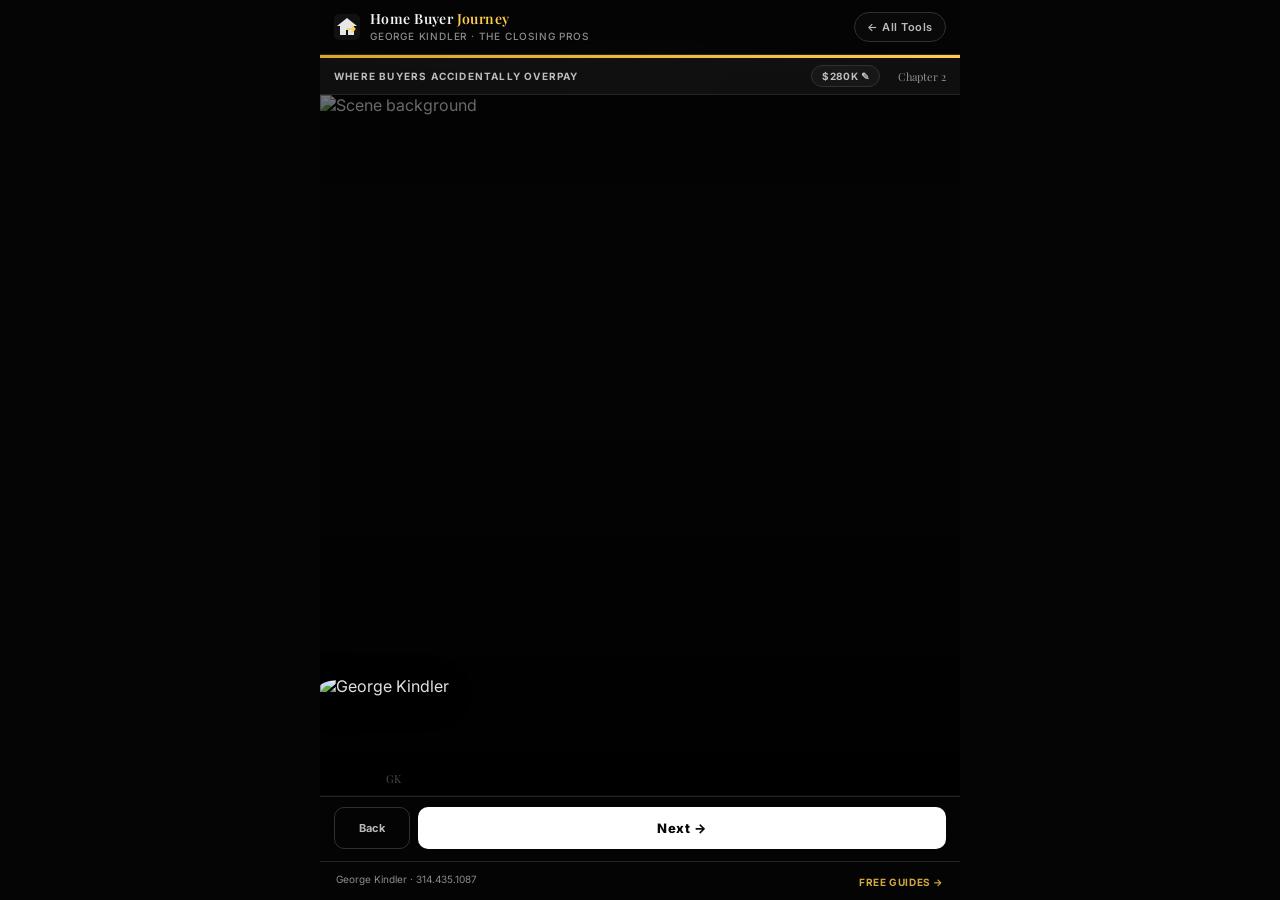
==== commit 0ebdfdb0: "Update print statement from 'Hello' to 'Goodbye'" ====
--- a/index.html
+++ b/index.html
@@ -1,4 +1,4 @@
-<!-- /index.html -->
+<!-- /02-affordability.html -->
 <!DOCTYPE html>
 <html lang="en">
 <head>
@@ -7,7 +7,7 @@
     name="viewport"
     content="width=device-width, initial-scale=1.0, maximum-scale=1.0, user-scalable=no"
   >
-  <title>STL Home Buyer Journey · George Kindler</title>
+  <title>Home Buyer Journey · Chapter 2 · Affordability</title>
 
   <script async src="https://www.googletagmanager.com/gtag/js?id=G-EEE14BZT9P"></script>
   <script>
@@ -24,504 +24,414 @@
   <link rel="stylesheet" href="shared.css">
 
   <style>
-    .index-app-shell{
+    .aff-shell{
       width:100%;
       height:100%;
       display:flex;
       flex-direction:column;
       min-height:0;
       position:relative;
-      background:
-        radial-gradient(circle at top, rgba(255,255,255,.03), transparent 30%),
-        linear-gradient(180deg, #080808 0%, #050505 100%);
-    }
-
-    .intro{
-      position:absolute;
-      inset:0;
-      z-index:200;
-      display:flex;
-      flex-direction:column;
-      align-items:center;
-      justify-content:center;
-      padding:40px 28px 48px;
-      background:
-        radial-gradient(circle at 50% 18%, rgba(255,204,77,.08), transparent 24%),
-        linear-gradient(180deg, #090909 0%, #050505 100%);
-      transition:opacity .6s ease, transform .6s ease, visibility .6s ease;
-    }
-
-    .intro.gone{
-      opacity:0;
-      transform:translateY(-8px);
-      visibility:hidden;
-      pointer-events:none;
-    }
-
-    .intro-face{
-      width:180px;
-      height:180px;
+    }
+
+    .aff-stage{
+      flex:1;
+      min-height:0;
       position:relative;
-      margin-bottom:28px;
-      flex-shrink:0;
-      border-radius:50%;
       overflow:hidden;
-      border:1px solid rgba(255,204,77,.22);
-      background:linear-gradient(180deg, #171717 0%, #101010 100%);
-      box-shadow:0 20px 50px rgba(0,0,0,.45);
-    }
-
-    .intro-face img{
-      position:absolute;
-      inset:0;
-      width:100%;
-      height:100%;
-      object-fit:cover;
-      object-position:center top;
-      transition:opacity .7s ease;
-    }
-
-    .intro-face img.raised{ opacity:1; }
-    .intro-face img.normal{ opacity:0; }
-
-    .intro-face.swapped img.raised{ opacity:0; }
-    .intro-face.swapped img.normal{ opacity:1; }
-
-    .intro-face .fb{
+      background:var(--bg);
+    }
+
+    .scene-pane{
       position:absolute;
       inset:0;
       display:flex;
+      flex-direction:column;
+    }
+
+    .scene-caption{
+      max-height:none;
+      overflow:visible;
+    }
+
+    .context-pills{
+      display:none;
       align-items:center;
-      justify-content:center;
-      font-family:var(--font-serif);
-      font-size:28px;
-      color:var(--text-faint);
-    }
-
-    .intro-copy{
-      width:100%;
-      max-width:320px;
-      text-align:center;
-      margin-bottom:42px;
-    }
-
-    .intro-main{
-      font-family:var(--font-serif);
-      font-size:22px;
-      font-weight:500;
-      line-height:1.5;
+      gap:6px;
+      margin-left:auto;
+      margin-right:8px;
+    }
+
+    .ctx-pill{
+      border:1px solid var(--line-2);
+      background:rgba(255,255,255,.03);
+      color:var(--text-soft);
+      border-radius:999px;
+      padding:4px 10px;
+      font-size:10px;
+      font-weight:700;
+      letter-spacing:.04em;
+      cursor:pointer;
+      transition:border-color .18s ease, color .18s ease, background .18s ease;
+      white-space:nowrap;
+    }
+
+    .ctx-pill:hover{
+      border-color:var(--gold-line);
       color:var(--text-strong);
-      margin-bottom:14px;
-      letter-spacing:.01em;
-      text-shadow:0 2px 12px rgba(0,0,0,.5);
-    }
-
-    .intro-main strong{
-      color:var(--gold);
-      font-weight:700;
-    }
-
-    .intro-detail{
-      font-size:14px;
-      font-weight:400;
-      line-height:1.8;
-      color:var(--text-soft);
-      border-left:1px solid rgba(255,255,255,.12);
-      padding-left:14px;
-      text-align:left;
-    }
-
-    .intro-detail em{
-      font-style:normal;
-      color:var(--gold);
-    }
-
-    .btn-reveal{
-      padding:14px 28px;
-      border:none;
-      border-radius:999px;
-      background:var(--white);
-      color:#080808;
-      font-size:12px;
-      font-weight:800;
-      letter-spacing:.1em;
-      text-transform:uppercase;
-      cursor:pointer;
-      opacity:0;
-      transform:translateY(10px);
-      pointer-events:none;
-      transition:opacity .35s ease, transform .35s ease, opacity .15s ease;
-      appearance:none;
-      box-shadow:0 10px 28px rgba(0,0,0,.28);
-    }
-
-    .btn-reveal.show{
-      opacity:1;
-      transform:translateY(0);
-      pointer-events:auto;
-    }
-
-    .btn-reveal:hover{ opacity:.92; }
-    .btn-reveal:active{ transform:scale(.985); }
-
-    .hdr,
-    .ftr{
-      opacity:0;
-      transition:opacity .45s ease, transform .45s ease;
-    }
-
-    .hdr{
-      transform:translateY(-100%);
-    }
-
-    .ftr{
-      transform:translateY(100%);
-    }
-
-    .hdr.show,
-    .ftr.show{
-      opacity:1;
-      transform:translateY(0);
-    }
-
-    .main{
-      flex:1;
-      min-height:0;
-      overflow-y:auto;
-      overflow-x:hidden;
-      -webkit-overflow-scrolling:touch;
-      padding-bottom:24px;
-    }
-
-    .main::-webkit-scrollbar{
-      display:none;
-    }
-
-    .g-strip,
-    .headline,
-    .tension-line,
-    .tension-sub{
-      opacity:0;
-      transform:translateY(10px);
-      transition:opacity .45s ease, transform .45s ease;
-    }
-
-    .g-strip.show,
-    .headline.show,
-    .tension-line.show,
-    .tension-sub.show{
-      opacity:1;
-      transform:translateY(0);
-    }
-
-    .g-strip{
+      background:rgba(255,255,255,.05);
+    }
+
+    .custom-scene{
+      position:absolute;
+      inset:0;
+      z-index:12;
+      display:flex;
+      flex-direction:column;
+      justify-content:flex-end;
+      padding:0;
+    }
+
+    .custom-overlay{
+      position:absolute;
+      inset:0;
+      background:
+        linear-gradient(
+          to bottom,
+          rgba(0,0,0,.48) 0%,
+          rgba(0,0,0,.22) 22%,
+          rgba(0,0,0,.18) 42%,
+          rgba(0,0,0,.62) 72%,
+          rgba(0,0,0,.92) 100%
+        );
+      z-index:0;
+    }
+
+    .custom-inner{
+      position:relative;
+      z-index:1;
+      padding:0 0 16px;
+    }
+
+    .bubble-row{
       display:flex;
       align-items:flex-end;
       gap:0;
-      padding:20px 18px 0;
-    }
-
-    .gs-face{
-      width:58px;
-      height:58px;
+      padding:0 16px;
+      margin-bottom:10px;
+    }
+
+    .bubble-face{
+      width:74px;
+      height:74px;
       flex-shrink:0;
       position:relative;
-      margin-bottom:-2px;
-      border-radius:50%;
-      overflow:hidden;
-      border:1px solid var(--line-2);
-      background:var(--surface-2);
-    }
-
-    .gs-face img{
+      margin-bottom:-4px;
+    }
+
+    .bubble-face img{
       width:100%;
       height:100%;
-      object-fit:cover;
-      object-position:center top;
-    }
-
-    .gs-face .fb{
+      object-fit:contain;
+      object-position:bottom center;
+    }
+
+    .bubble-face .fb{
       position:absolute;
       inset:0;
       display:flex;
       align-items:flex-end;
       justify-content:center;
+      color:var(--text-faint);
       font-family:var(--font-serif);
+      font-size:12px;
+      z-index:-1;
+    }
+
+    .bubble-copy{
+      flex:1;
+      position:relative;
+      background:rgba(12,12,12,.96);
+      border:1px solid var(--line-2);
+      border-radius:0 12px 12px 12px;
+      padding:13px 14px;
+      color:var(--text);
       font-size:14px;
-      color:var(--text-faint);
-    }
-
-    .gs-info{
-      flex:1;
-      padding-left:12px;
-      padding-bottom:6px;
-    }
-
-    .gs-name{
+      line-height:1.72;
+      box-shadow:0 10px 30px rgba(0,0,0,.24);
+    }
+
+    .bubble-copy::before{
+      content:"";
+      position:absolute;
+      left:-7px;
+      top:11px;
+      border:6px solid transparent;
+      border-right-color:var(--line-2);
+    }
+
+    .bubble-copy::after{
+      content:"";
+      position:absolute;
+      left:-5px;
+      top:12px;
+      border:5px solid transparent;
+      border-right-color:rgba(12,12,12,.96);
+    }
+
+    .input-card{
+      margin:0 16px;
+      background:rgba(10,10,10,.97);
+      border:1px solid var(--line-2);
+      border-radius:16px;
+      padding:16px;
+      box-shadow:0 18px 40px rgba(0,0,0,.28);
+    }
+
+    .field-label{
+      display:block;
+      margin-bottom:8px;
+      color:var(--text-dim);
+      font-size:10px;
+      font-weight:700;
+      letter-spacing:.1em;
+      text-transform:uppercase;
+    }
+
+    .big-input{
+      width:100%;
+      background:rgba(255,255,255,.03);
+      border:1px solid var(--line-2);
+      border-radius:12px;
+      color:var(--gold);
+      text-align:center;
+      padding:16px 18px;
       font-family:var(--font-serif);
-      font-size:14px;
-      font-weight:600;
+      font-size:34px;
+      font-weight:700;
+      outline:none;
+      appearance:textfield;
+    }
+
+    .big-input:focus{
+      border-color:var(--gold-line);
+    }
+
+    .big-input::-webkit-outer-spin-button,
+    .big-input::-webkit-inner-spin-button{
+      -webkit-appearance:none;
+      margin:0;
+    }
+
+    .field-note{
+      margin-top:8px;
+      color:var(--text-dim);
+      font-size:11px;
+      line-height:1.6;
+      text-align:center;
+    }
+
+    .tile-grid{
+      display:grid;
+      gap:10px;
+      margin:0 16px;
+    }
+
+    .loan-grid{
+      grid-template-columns:repeat(3, minmax(0,1fr));
+    }
+
+    .area-grid{
+      grid-template-columns:repeat(2, minmax(0,1fr));
+    }
+
+    .select-tile{
+      background:rgba(12,12,12,.96);
+      border:1px solid var(--line-2);
+      border-radius:14px;
+      padding:14px 12px;
+      cursor:pointer;
+      transition:border-color .18s ease, background .18s ease, transform .12s ease;
+      min-height:94px;
+    }
+
+    .select-tile:hover{
+      border-color:var(--gold-line);
+      background:rgba(255,255,255,.03);
+    }
+
+    .select-tile:active{
+      transform:scale(.985);
+    }
+
+    .select-tile.active{
+      border-color:var(--gold-line);
+      background:var(--gold-soft);
+    }
+
+    .select-title{
       color:var(--text-strong);
-      margin-bottom:2px;
-    }
-
-    .gs-tag{
-      font-size:10px;
-      color:var(--text-dim);
-      letter-spacing:.03em;
-    }
-
-    .headline{
-      padding:16px 18px 18px;
-    }
-
-    .hl-main{
-      font-family:var(--font-serif);
-      font-size:32px;
-      font-weight:700;
-      color:var(--text-strong);
-      line-height:1.12;
-      margin-bottom:12px;
-      letter-spacing:-.02em;
-      text-shadow:0 2px 16px rgba(0,0,0,.45);
-    }
-
-    .hl-main span{
-      color:var(--gold);
-    }
-
-    .hl-sub{
-      font-size:13px;
-      font-weight:400;
-      color:var(--text-soft);
-      line-height:1.75;
-      letter-spacing:.01em;
-      max-width:420px;
-    }
-
-    .tension-line{
-      padding:0 18px 4px;
-      font-size:12px;
-      font-weight:700;
-      color:var(--text);
-      letter-spacing:.02em;
-      line-height:1.5;
-    }
-
-    .tension-sub{
-      padding:0 18px 16px;
-      font-size:11px;
-      font-weight:400;
-      color:var(--text-dim);
-      letter-spacing:.02em;
-      line-height:1.6;
-    }
-
-    .cards{
-      display:flex;
-      flex-direction:column;
-      gap:10px;
-      padding:0 14px;
-    }
-
-    .ec{
-      background:linear-gradient(180deg, rgba(20,20,20,.96) 0%, rgba(14,14,14,.96) 100%);
-      border:1px solid var(--line);
-      border-radius:14px;
-      overflow:hidden;
-      cursor:pointer;
-      opacity:0;
-      transform:translateY(16px);
-      transition:
-        opacity .45s ease,
-        transform .45s ease,
-        border-color .2s ease,
-        background .2s ease,
-        box-shadow .2s ease;
-      box-shadow:0 10px 26px rgba(0,0,0,.18);
-    }
-
-    .ec.show{
-      opacity:1;
-      transform:translateY(0);
-    }
-
-    .ec:hover{
-      border-color:var(--line-2);
-      background:linear-gradient(180deg, rgba(24,24,24,.98) 0%, rgba(16,16,16,.98) 100%);
-      box-shadow:0 14px 30px rgba(0,0,0,.24);
-    }
-
-    .ec.primary{
-      border-left:3px solid var(--gold);
-    }
-
-    .ec.resume{
-      border-left:3px solid rgba(255,255,255,.38);
-    }
-
-    .ec-title-row{
-      display:flex;
-      align-items:center;
-      justify-content:space-between;
-      gap:12px;
-      padding:18px;
-      transition:padding .35s ease;
-    }
-
-    .ec.expanded .ec-title-row{
-      padding-bottom:12px;
-    }
-
-    .ec-lbl{
-      flex:1;
       font-family:var(--font-serif);
       font-size:16px;
       font-weight:600;
+      line-height:1.25;
+      margin-bottom:4px;
+    }
+
+    .select-tile.active .select-title{
+      color:var(--gold);
+    }
+
+    .select-sub{
+      color:var(--text-dim);
+      font-size:10px;
+      line-height:1.45;
+    }
+
+    .select-meta{
+      color:var(--text-faint);
+      font-size:10px;
+      line-height:1.45;
+      margin-top:5px;
+    }
+
+    .select-tile.wide{
+      grid-column:1 / -1;
+    }
+
+    .analysis-card{
+      margin:0 16px 12px;
+      background:rgba(10,10,10,.97);
+      border:1px solid var(--line-2);
+      border-radius:18px;
+      padding:18px 16px;
+      box-shadow:0 18px 40px rgba(0,0,0,.28);
+    }
+
+    .analysis-kicker{
+      color:var(--text-dim);
+      font-size:10px;
+      font-weight:700;
+      letter-spacing:.12em;
+      text-transform:uppercase;
+      margin-bottom:8px;
+    }
+
+    .analysis-title{
       color:var(--text-strong);
-      line-height:1.35;
-      letter-spacing:-.01em;
-    }
-
-    .ec.resume .ec-lbl{
+      font-family:var(--font-serif);
+      font-size:26px;
+      font-weight:700;
+      line-height:1.12;
+      margin-bottom:10px;
+      letter-spacing:-.02em;
+    }
+
+    .analysis-title span{
+      color:var(--gold);
+    }
+
+    .analysis-copy{
       color:var(--text);
-    }
-
-    .ch-b{
-      display:inline-block;
-      margin-left:8px;
-      padding:3px 7px;
-      border-radius:999px;
-      background:rgba(255,255,255,.06);
-      color:var(--text-dim);
+      font-size:14px;
+      line-height:1.76;
+    }
+
+    .analysis-copy strong{
+      color:var(--text-strong);
+      font-weight:700;
+    }
+
+    .summary-strip{
+      display:grid;
+      grid-template-columns:repeat(3, minmax(0,1fr));
+      gap:8px;
+      margin:0 16px 12px;
+    }
+
+    .summary-pill{
+      background:rgba(255,255,255,.03);
+      border:1px solid var(--line);
+      border-radius:12px;
+      padding:10px;
+    }
+
+    .summary-pill-label{
+      color:var(--text-faint);
       font-size:9px;
       font-weight:700;
-      letter-spacing:.08em;
+      letter-spacing:.1em;
       text-transform:uppercase;
-      vertical-align:middle;
-    }
-
-    .ec-ind{
-      flex-shrink:0;
-      font-size:15px;
-      color:var(--text-faint);
-      transition:transform .3s ease, color .2s ease;
-    }
-
-    .ec:hover .ec-ind{
+      margin-bottom:5px;
+    }
+
+    .summary-pill-value{
       color:var(--text-soft);
-    }
-
-    .ec.expanded .ec-ind{
-      transform:rotate(90deg);
+      font-size:12px;
+      line-height:1.4;
+    }
+
+    .summary-pill-value.gold{
       color:var(--gold);
-    }
-
-    .ec-detail{
-      max-height:0;
-      overflow:hidden;
-      opacity:0;
-      transition:max-height .45s cubic-bezier(.4,0,.2,1), opacity .35s ease;
-    }
-
-    .ec.expanded .ec-detail{
-      max-height:220px;
-      opacity:1;
-    }
-
-    .ec-detail-inner{
-      padding:14px 18px 18px;
-      border-top:1px solid var(--line);
-    }
-
-    .ec-desc{
-      font-size:13px;
+      font-weight:700;
+    }
+
+    .link-card{
+      margin-top:12px;
+      display:block;
+      width:100%;
+      border:1px solid var(--line);
+      background:rgba(255,255,255,.025);
+      border-radius:12px;
+      padding:12px 13px;
       color:var(--text-soft);
-      line-height:1.75;
-      letter-spacing:.01em;
-    }
-
-    .ec-commit{
-      display:block;
-      margin-top:12px;
-      padding-top:10px;
-      border-top:1px solid rgba(255,255,255,.06);
-      font-size:11px;
-      font-weight:600;
-      color:var(--text-dim);
-      letter-spacing:.02em;
+      font-size:12px;
       line-height:1.6;
-    }
-
-    .ec.primary .ec-commit{
-      color:rgba(255,204,77,.72);
-    }
-
-    .spacer{
-      height:24px;
+      text-align:left;
+      cursor:pointer;
+      transition:border-color .18s ease, background .18s ease, color .18s ease;
+    }
+
+    .link-card:hover{
+      border-color:var(--gold-line);
+      background:rgba(255,255,255,.04);
+      color:var(--text-strong);
+    }
+
+    .result-caption .scene-caption{
+      padding-left:156px;
+    }
+
+    .result-caption .george-float{
+      width:146px;
     }
 
     @media (max-width:430px){
-      .intro{
-        padding:32px 22px 40px;
-      }
-
-      .intro-face{
-        width:160px;
-        height:160px;
-      }
-
-      .intro-main{
-        font-size:20px;
-      }
-
-      .hl-main{
-        font-size:29px;
-      }
-
-      .ec-lbl{
-        font-size:15px;
+      .loan-grid{
+        grid-template-columns:1fr;
+      }
+
+      .area-grid{
+        grid-template-columns:1fr;
+      }
+
+      .analysis-title{
+        font-size:23px;
+      }
+
+      .result-caption .scene-caption{
+        padding-left:140px;
+      }
+
+      .result-caption .george-float{
+        width:132px;
       }
     }
   </style>
 </head>
 <body>
   <div class="app">
-    <div class="index-app-shell">
-      <div class="intro" id="intro">
-        <div class="intro-face" id="intro-face">
-          <img
-            class="raised"
-            src="assets/george-serious.png"
-            alt="George Kindler"
-            onerror="this.style.display='none'"
-          >
-          <img
-            class="normal"
-            src="assets/george-welcome.png"
-            alt="George Kindler"
-            onerror="this.style.display='none'"
-          >
-          <div class="fb">GK</div>
-        </div>
-
-        <div class="intro-copy">
-          <div class="intro-main">
-            You tapped <strong>Request Tour.</strong><br>
-            They were counting on that.
-          </div>
-          <div class="intro-detail">
-            That’s why your agent paid Zillow —<br>
-            <em>before you ever picked up the phone.</em>
-          </div>
-        </div>
-
-        <button class="btn-reveal" id="btn-reveal" type="button">
-          Show me what I’m missing
-        </button>
-      </div>
-
-      <header class="hdr" id="hdr">
+    <div class="aff-shell">
+      <header class="hdr">
         <div class="hdr-l">
           <svg class="hdr-ico" viewBox="0 0 26 26" fill="none" aria-hidden="true">
             <rect width="26" height="26" rx="5" fill="#111111"></rect>
@@ -533,228 +443,87 @@
             <div class="hdr-s">George Kindler · The Closing Pros</div>
           </div>
         </div>
-        <a class="btn-at" href="https://gkindler-help.github.io/stl-buyer-guide/index.html">&larr; All Tools</a>
+        <a class="btn-at" href="index.html">&larr; All Tools</a>
       </header>
 
-      <main class="main" id="main">
-        <div class="g-strip" id="g-strip">
-          <div class="gs-face">
-            <img
-              src="assets/george-welcome.png"
-              alt="George Kindler"
-              onerror="this.style.display='none'"
-            >
+      <div class="prog-wrap">
+        <div class="prog-fill" id="prog"></div>
+      </div>
+
+      <div class="scene-bar">
+        <div class="scene-lbl" id="scene-lbl">Where buyers accidentally overpay</div>
+        <div class="context-pills" id="context-pills">
+          <button class="ctx-pill" id="pill-amount" type="button">Amount</button>
+          <button class="ctx-pill" id="pill-area" type="button">Area</button>
+        </div>
+        <div class="scene-ch">Chapter 2</div>
+      </div>
+
+      <div class="aff-stage result-caption" id="stage">
+        <div class="scene-pane">
+          <div class="scene-bg">
+            <img id="bg-img" alt="Scene background">
+          </div>
+          <div class="scene-gradient"></div>
+          <div class="scene-svg" id="scene-svg-wrap" style="display:none;"></div>
+
+          <div class="george-float" id="george-float">
+            <img id="george-img" alt="George Kindler">
+            <div class="fb-init">GK</div>
+          </div>
+
+          <div class="scene-caption" id="scene-caption">
+            <div class="sc-room" id="sc-room"></div>
+            <div class="sc-title" id="sc-title"></div>
+            <div class="sc-sub" id="sc-sub"></div>
+          </div>
+        </div>
+
+        <div id="custom-scene-root"></div>
+
+        <button class="ask-george" id="ask-george" type="button">Ask George</button>
+
+        <div class="drawer" id="drawer">
+          <div class="drawer-label" id="drawer-label">Ask me anything</div>
+          <div class="choices" id="choices"></div>
+        </div>
+
+        <div class="interrupt-dim" id="int-dim"></div>
+        <div class="interrupt-card" id="int-card">
+          <div class="int-face">
+            <img id="int-george-img" alt="George Kindler">
             <div class="fb">GK</div>
           </div>
-          <div class="gs-info">
-            <div class="gs-name">George Kindler</div>
-            <div class="gs-tag">The Closing Pros LLC · 314.435.1087</div>
+          <div class="int-bubble">
+            <div class="int-title" id="int-title"></div>
+            <div class="int-text" id="int-text"></div>
+            <button class="int-btn" id="int-btn" type="button">Got it</button>
           </div>
         </div>
 
-        <section class="headline" id="headline">
-          <div class="hl-main">
-            Where buyers lose money —<br>
-            <span>without realizing it.</span>
-          </div>
-          <div class="hl-sub">
-            Start anywhere, or follow the full journey from first contact to closing.
-          </div>
-        </section>
-
-        <div class="tension-line" id="tension-line">
-          Most buyers skip the part that costs them. Don’t.
-        </div>
-        <div class="tension-sub" id="tension-sub">
-          Tap any section to open it, or follow the journey step by step.
-        </div>
-
-        <section class="cards" id="cards">
-          <div class="ec primary" id="c0" data-file="01-preapproval.html" data-event="start">
-            <div class="ec-title-row">
-              <div class="ec-lbl">What actually happens when you click “Contact Agent”</div>
-              <span class="ec-ind">&#8250;</span>
-            </div>
-            <div class="ec-detail">
-              <div class="ec-detail-inner">
-                <div class="ec-desc">
-                  The agent who calls you paid to be there. That changes everything before you ever see a house.
-                </div>
-                <span class="ec-commit">
-                  Start here if you haven’t made any moves yet.
-                </span>
+        <div class="george-dim" id="pop" style="display:none;">
+          <div class="george-card" id="pop-sh">
+            <div class="gc-handle"></div>
+            <div class="gc-close" id="pop-close" role="button" tabindex="0">&#10005;</div>
+            <div class="gc-header">
+              <div class="gc-photo"><div class="fb">GK</div></div>
+              <div class="gc-name-block">
+                <div class="gc-name" id="pop-title"></div>
               </div>
             </div>
+            <div class="gc-about" id="pop-body"></div>
           </div>
-
-          <div class="ec" id="c1" data-file="02-affordability.html" data-event="afford">
-            <div class="ec-title-row">
-              <div class="ec-lbl">
-                Where buyers accidentally overpay — before they even make an offer
-                <span class="ch-b">Ch. 2</span>
-              </div>
-              <span class="ec-ind">&#8250;</span>
-            </div>
-            <div class="ec-detail">
-              <div class="ec-detail-inner">
-                <div class="ec-desc">
-                  The number your lender approved is not the number you should spend. Most agents never make that distinction.
-                </div>
-                <span class="ec-commit">
-                  I will never tell you to max it out.
-                </span>
-              </div>
-            </div>
-          </div>
-
-          <div class="ec" id="c2" data-file="03-interior.html" data-event="interior">
-            <div class="ec-title-row">
-              <div class="ec-lbl">
-                What I look at the moment we walk in — and what you should too
-                <span class="ch-b">Ch. 3</span>
-              </div>
-              <span class="ec-ind">&#8250;</span>
-            </div>
-            <div class="ec-detail">
-              <div class="ec-detail-inner">
-                <div class="ec-desc">
-                  Most buyers look at countertops and paint. I look at the basement, the panel, the roof, and the mechanicals. Walk through a house the way I do.
-                </div>
-                <span class="ec-commit">
-                  What costs money is rarely what costs paint.
-                </span>
-              </div>
-            </div>
-          </div>
-
-          <div class="ec" id="c3" data-file="05-pre-offer.html" data-event="offer">
-            <div class="ec-title-row">
-              <div class="ec-lbl">
-                Where buyers get pushed into offers they can’t take back
-                <span class="ch-b">Ch. 4</span>
-              </div>
-              <span class="ec-ind">&#8250;</span>
-            </div>
-            <div class="ec-detail">
-              <div class="ec-detail-inner">
-                <div class="ec-desc">
-                  Competing offers, manufactured urgency, escalation clauses. What agents say, what it means, and what actually gets your offer accepted.
-                </div>
-                <span class="ec-commit">
-                  No version held back. All of it.
-                </span>
-              </div>
-            </div>
-          </div>
-
-          <div class="ec" id="c4" data-file="06-under-contract.html" data-event="contract">
-            <div class="ec-title-row">
-              <div class="ec-lbl">
-                Offer accepted: where deals fall apart
-                <span class="ch-b">Ch. 5</span>
-              </div>
-              <span class="ec-ind">&#8250;</span>
-            </div>
-            <div class="ec-detail">
-              <div class="ec-detail-inner">
-                <div class="ec-desc">
-                  Earnest money. Inspection windows. Day Zero actions. Small mistakes here can quietly kill a deal after you think you’re safe.
-                </div>
-                <span class="ec-commit">
-                  This is where most buyers lose control. You won’t.
-                </span>
-              </div>
-            </div>
-          </div>
-
-          <div class="ec" id="c5" data-file="06b-deadlines.html" data-event="deadlines">
-            <div class="ec-title-row">
-              <div class="ec-lbl">
-                Three deadlines running in parallel — miss any one and the protection is gone
-                <span class="ch-b">Ch. 6</span>
-              </div>
-              <span class="ec-ind">&#8250;</span>
-            </div>
-            <div class="ec-detail">
-              <div class="ec-detail-inner">
-                <div class="ec-desc">
-                  Loan contingency. Appraisal. Title. They all run simultaneously from Day 1. Every one has a hard stop. I track all three so nothing slips.
-                </div>
-                <span class="ec-commit">
-                  Miss a deadline once and you can’t un-miss it.
-                </span>
-              </div>
-            </div>
-          </div>
-
-          <div class="ec" id="c6" data-file="07-inspection.html" data-event="inspect">
-            <div class="ec-title-row">
-              <div class="ec-lbl">
-                This is where buyers miss the problems they end up paying for
-                <span class="ch-b">Ch. 7</span>
-              </div>
-              <span class="ec-ind">&#8250;</span>
-            </div>
-            <div class="ec-detail">
-              <div class="ec-detail-inner">
-                <div class="ec-desc">
-                  By the time most buyers read the inspection report, their earnest money is already at risk. The items that matter most are rarely the ones at the top.
-                </div>
-                <span class="ec-commit">
-                  It’s not my house. I will never overlook a repair to get you to close.
-                </span>
-              </div>
-            </div>
-          </div>
-
-          <div class="ec" id="c7" data-file="08-walkthrough.html" data-event="walkthrough">
-            <div class="ec-title-row">
-              <div class="ec-lbl">
-                The final walk-through is not a second showing — it’s a condition verification
-                <span class="ch-b">Ch. 8</span>
-              </div>
-              <span class="ec-ind">&#8250;</span>
-            </div>
-            <div class="ec-detail">
-              <div class="ec-detail-inner">
-                <div class="ec-desc">
-                  Same condition as the day you made the offer. Agreed repairs complete. Seller out. Utilities on. If anything is wrong, you address it before you sign — not after.
-                </div>
-                <span class="ec-commit">
-                  After you sign, your leverage is gone.
-                </span>
-              </div>
-            </div>
-          </div>
-
-          <div class="ec" id="c8" data-file="09-closing.html" data-event="closing">
-            <div class="ec-title-row">
-              <div class="ec-lbl">
-                What you’re signing at closing — and what most buyers don’t catch
-                <span class="ch-b">Ch. 9</span>
-              </div>
-              <span class="ec-ind">&#8250;</span>
-            </div>
-            <div class="ec-detail">
-              <div class="ec-detail-inner">
-                <div class="ec-desc">
-                  The final walk. The closing table. The documents. Wire fraud. What the note and deed of trust actually say. Your job is to fall in love with the house.
-                </div>
-                <span class="ec-commit">
-                  My job is to make sure you don’t own a disaster.
-                </span>
-              </div>
-            </div>
-          </div>
-        </section>
-
-        <div class="spacer"></div>
-      </main>
-
-      <footer class="ftr" id="ftr">
+        </div>
+      </div>
+
+      <div class="bnav">
+        <button class="btn-b" id="btn-back" type="button">Back</button>
+        <button class="btn-n" id="btn-next" type="button">Next &rarr;</button>
+      </div>
+
+      <footer class="ftr">
         <div class="ftr-l">
-          George Kindler · 314.435.1087<br>
-          The Closing Pros LLC · Licensed Missouri Agent
+          George Kindler · 314.435.1087
         </div>
         <div class="ftr-r">
           <a
@@ -774,9 +543,94 @@
       "use strict";
 
       var STORAGE_KEY = "stl_journey_v1";
+      var CURRENT_CHAPTER = 2;
+
       var state = loadState();
-
-      var cardIds = ["c0", "c1", "c2", "c3", "c4", "c5", "c6", "c7", "c8"];
+      var currentStep = clampStep(state.lastChapter === CURRENT_CHAPTER ? state.lastStep : 0);
+      var interruptDismissed = false;
+      var interruptTimer = null;
+
+      var AREA_OPTIONS = [
+        {
+          id: "south-county",
+          name: "South County",
+          zips: "63123 · 63125 · 63126 · 63128",
+          median: 265000,
+          desc: "Affton, Mehlville, Crestwood, Oakville"
+        },
+        {
+          id: "south-city",
+          name: "South City",
+          zips: "63109 · 63116",
+          median: 208000,
+          desc: "Tower Grove, Bevo, Patch, Fox Park"
+        },
+        {
+          id: "webster-kirkwood",
+          name: "Webster / Kirkwood",
+          zips: "63119 · 63122",
+          median: 435000,
+          desc: "Webster Groves, Kirkwood"
+        },
+        {
+          id: "jefferson",
+          name: "Jefferson County",
+          zips: "63010 · 63049 · 63052 · 63028",
+          median: 308000,
+          desc: "Arnold, High Ridge, Imperial, Festus"
+        },
+        {
+          id: "north-county",
+          name: "North County",
+          zips: "63031 · 63033",
+          median: 200000,
+          desc: "Florissant, Hazelwood"
+        },
+        {
+          id: "st-charles",
+          name: "St. Charles County",
+          zips: "63301 · 63366 · 63376 · 63385",
+          median: 349000,
+          desc: "St. Charles, O’Fallon, St. Peters, Wentzville"
+        },
+        {
+          id: "west-county",
+          name: "West County",
+          zips: "63043",
+          median: 295000,
+          desc: "Maryland Heights, Chesterfield edges"
+        }
+      ];
+
+      var LOAN_OPTIONS = [
+        {
+          id: "conventional",
+          name: "Conventional",
+          sub: "Most flexible in older housing stock"
+        },
+        {
+          id: "fha",
+          name: "FHA",
+          sub: "More condition rules at appraisal"
+        },
+        {
+          id: "va",
+          name: "VA",
+          sub: "Safe, sound, sanitary standards"
+        }
+      ];
+
+      var STEP_COUNT = 7;
+
+      var STEP_META = [
+        { room: "Your Number", bg: "https://images.unsplash.com/photo-1568605114967-8130f3a36994?w=900&q=85" },
+        { room: "Loan Type", bg: "https://images.unsplash.com/photo-1555041469-a586c61ea9bc?w=900&q=85" },
+        { room: "Where You Want to Live", bg: "https://images.unsplash.com/photo-1568605114967-8130f3a36994?w=900&q=85" },
+        { room: "Reading the Market", bg: "https://images.unsplash.com/photo-1555041469-a586c61ea9bc?w=900&q=85" },
+        { room: "What This Gets You", bg: "https://images.unsplash.com/photo-1558618666-fcd25c85cd64?w=900&q=85" },
+        { room: "Your Range", bg: "https://images.unsplash.com/photo-1493809842364-78817add7ffb?w=900&q=85" },
+        { room: "George’s Process", bg: "https://images.unsplash.com/photo-1568605114967-8130f3a36994?w=900&q=85" }
+      ];
 
       function loadState() {
         try {
@@ -785,11 +639,11 @@
               amount: 280000,
               loan: "conventional",
               zip: "63123",
-              readiness: 50,
-              lessons: [],
+              area: "",
               lastChapter: 1,
               lastStep: 0,
               chaptersVisited: [],
+              lessons: [],
               jumpEntry: null
             },
             JSON.parse(localStorage.getItem(STORAGE_KEY) || "{}")
@@ -799,25 +653,27 @@
             amount: 280000,
             loan: "conventional",
             zip: "63123",
-            readiness: 50,
-            lessons: [],
+            area: "",
             lastChapter: 1,
             lastStep: 0,
             chaptersVisited: [],
+            lessons: [],
             jumpEntry: null
           };
         }
       }
 
       function saveState() {
+        state.lastChapter = CURRENT_CHAPTER;
+        state.lastStep = currentStep;
         try {
           localStorage.setItem(STORAGE_KEY, JSON.stringify(state));
         } catch (error) {}
       }
 
-      function track(eventName, payload) {
+      function track(name, payload) {
         if (typeof window.gtag === "function") {
-          window.gtag("event", eventName, payload || {});
+          window.gtag("event", name, payload || {});
         }
       }
 
@@ -825,215 +681,792 @@
         return document.getElementById(id);
       }
 
-      function showRevealButton() {
+      function clampStep(value) {
+        if (typeof value !== "number" || isNaN(value)) {
+          return 0;
+        }
+        return Math.max(0, Math.min(STEP_COUNT - 1, value));
+      }
+
+      function formatMoney(value) {
+        return "$" + Number(value || 0).toLocaleString("en-US");
+      }
+
+      function getArea() {
+        return AREA_OPTIONS.find(function (area) {
+          return area.id === state.area;
+        }) || null;
+      }
+
+      function getTier() {
+        var area = getArea();
+        if (!area) {
+          return "mid";
+        }
+        var ratio = Number(state.amount || 0) / area.median;
+        if (ratio < 0.95) {
+          return "tight";
+        }
+        if (ratio <= 1.2) {
+          return "mid";
+        }
+        return "strong";
+      }
+
+      function getTierLabel() {
+        var tier = getTier();
+        if (tier === "tight") return "Below the center of the zip";
+        if (tier === "mid") return "Middle of the market";
+        return "Top of the zip";
+      }
+
+      function getTierIntro() {
+        var tier = getTier();
+        var area = getArea();
+        var areaName = area ? area.name : "this area";
+
+        if (tier === "tight") {
+          return {
+            title: "You are shopping the lower part of <span>" + areaName + "</span>.",
+            copy: "That does <strong>not</strong> mean impossible. It means older housing stock, more condition tradeoffs, and more importance placed on <strong>loan fit</strong> and <strong>property condition</strong>."
+          };
+        }
+
+        if (tier === "mid") {
+          return {
+            title: "You are in the <span>most competitive</span> band of " + areaName + ".",
+            copy: "This is where most buyers land: homes that are livable, sometimes dated, sometimes partially updated, and usually moving fast when the layout and location make sense."
+          };
+        }
+
+        return {
+          title: "You are near the <span>top of the zip</span> in " + areaName + ".",
+          copy: "That gives you more options, but it changes what matters. At this level, bad renovations, permit history, floor plan compromises, and over-improvement become more important than paint color."
+        };
+      }
+
+      function getDetailContent() {
+        var tier = getTier();
+        var area = getArea();
+
+        if (!area) {
+          return {
+            title: "First, the number in context.",
+            copy: "The goal is not approval. The goal is matching your approval to the part of the market you are actually entering."
+          };
+        }
+
+        if (tier === "tight") {
+          return {
+            title: "Your money reaches the older end of " + area.name + ".",
+            copy: "Think brick homes with age, deferred maintenance, older windows, older panels, and mechanicals that matter more than cosmetics. In this band, <strong>condition can kill financing</strong> if we do not screen well up front."
+          };
+        }
+
+        if (tier === "mid") {
+          return {
+            title: "Your approval fits the core resale market in " + area.name + ".",
+            copy: "This is the sweet spot for most owner-occupant buyers: solid neighborhoods, mixed updates, and plenty of homes where <strong>layout, systems, and timeline</strong> matter more than granite counters."
+          };
+        }
+
+        return {
+          title: "Your approval reaches the top tier of " + area.name + ".",
+          copy: "You gain choices, but the mistakes get more expensive. Here I shift attention to <strong>permits, quality of renovation, floor plan</strong>, and whether the price is actually justified by the bones under the finish work."
+        };
+      }
+
+      function getRangeScene() {
+        var tier = getTier();
+
+        if (tier === "tight") {
+          return {
+            room: "Lower Range Homes",
+            bg: "https://images.unsplash.com/photo-1558618666-fcd25c85cd64?w=900&q=85",
+            george: "serious",
+            title: "Pre-1970 stock. Brick construction. Original bones.",
+            sub: "Here’s what you’ll find — and what to watch for.",
+            interrupt: {
+              title: "Conforming guidelines are real here.",
+              text: "FHA and VA have minimum property condition requirements. Missing handrails, peeling paint on pre-1978 homes, non-functional systems, and safety issues get flagged fast. I screen for this before you lose time on the wrong house."
+            },
+            choices: [
+              {
+                label: "What does lower range actually look like?",
+                response: "Usually older stock with stronger bones than the price suggests, but a lot more history. Brick construction is common. Original windows, dated electrical, older HVAC, and moisture clues matter much more than fresh paint.",
+                deep: {
+                  title: "The upside of lower range",
+                  body: "The upside is equity. Lower entry price plus the right improvements can create meaningful value, but only if the systems, structure, and financing path make sense before you get emotionally attached."
+                }
+              },
+              {
+                label: "What if I am open to a fixer?",
+                response: "That can work. I just want you falling in love with the right fixer, not one your loan cannot close on or one that needs a level of work the price never justified."
+              },
+              {
+                label: "What do you check before a showing?",
+                response: "Listing photos, seller’s disclosure, days on market, price history, visible condition red flags, likely appraisal issues, and whether the house fits your loan type before we ever set the appointment."
+              }
+            ]
+          };
+        }
+
+        if (tier === "mid") {
+          return {
+            room: "Mid Range Homes",
+            bg: "https://images.unsplash.com/photo-1493809842364-78817add7ffb?w=900&q=85",
+            george: "serious",
+            title: "This is where most buyers land. And most competition.",
+            sub: "Here’s why — and what you’ll actually find.",
+            interrupt: {
+              title: "Most competition is right here.",
+              text: "Move-in ready enough plus good location plus reasonable price is the busiest part of the market. The edge is not speed alone. The edge is knowing what matters before the right house appears."
+            },
+            choices: [
+              {
+                label: "What does mid-range actually look like?",
+                response: "Usually 1960s to 1990s construction with mixed updates. Some parts feel move-in ready, while baths, windows, or mechanicals may still be behind. This range rewards buyers who can separate style from systems.",
+                deep: {
+                  title: "What I watch for here",
+                  body: "HVAC age, roof condition, panel brand, basement moisture, window condition, sewer concerns, and whether the seller did the right updates or only the visible ones."
+                }
+              },
+              {
+                label: "What is the two-of-three rule?",
+                response: "In this range, buyers usually get two of three: condition, location, or square footage. Knowing which two matter most before you walk in keeps you from chasing a fantasy and overpaying for it."
+              },
+              {
+                label: "How fast do homes move here?",
+                response: "The best ones often move in the first weekend. That is exactly why I want your approval, target area, and non-negotiables settled before we start showing anything."
+              }
+            ]
+          };
+        }
+
+        return {
+          room: "Top of the Zip",
+          bg: "https://images.unsplash.com/photo-1555041469-a586c61ea9bc?w=900&q=85",
+          george: "serious",
+          title: "More options. Different things to watch for.",
+          sub: "At the top of any zip code, the game changes.",
+          interrupt: {
+            title: "Beautiful finishes hide things too.",
+            text: "A higher price tag does not mean a cleaner house. It often means better staging and better lighting. I still look at permits, workmanship, systems, and layout before I believe the finish work."
+          },
+          choices: [
+            {
+              label: "What does renovated actually mean?",
+              response: "Sometimes real improvement. Sometimes lipstick over deferred maintenance. The more polished the house looks, the more I want to know what was done behind the walls and whether it was done correctly.",
+              deep: {
+                title: "Bad workmanship still costs real money",
+                body: "Unpermitted electrical, poorly vented baths, rushed finish work, cosmetic-only flips, and mechanical systems left old under a pretty shell are all more common than buyers expect."
+              }
+            },
+            {
+              label: "Why do permits matter more here?",
+              response: "Because expensive mistakes transfer with the deed. At this price point, unpermitted additions and low-quality updates can represent a much larger dollar problem."
+            },
+            {
+              label: "What is the real constraint at this level?",
+              response: "Floor plan. You can update a kitchen. You cannot cheaply fix a bad flow, a poor addition, or a layout that never worked. High-end finishes do not solve design problems."
+            }
+          ]
+        };
+      }
+
+      function getWrapScene() {
+        return {
+          room: "George’s Process",
+          bg: "https://images.unsplash.com/photo-1568605114967-8130f3a36994?w=900&q=85",
+          george: "proud",
+          title: "Now you know how I think about affordability.",
+          sub: "Not just the number — the number in context of area, loan type, condition, and competition.",
+          choices: [
+            {
+              label: "What happens at the showing?",
+              response: "That is Chapter 3. We walk through a house the way I do: what costs money, what changes your leverage, and what most buyers never notice until it becomes their problem."
+            },
+            {
+              label: "Can I call about my situation?",
+              response: "Yes. That is exactly what the call is for. 314.435.1087. No pressure. Buyer education is my favorite part of the job."
+            },
+            {
+              label: "Show me the zip code map tool",
+              response: "Use the Budget Matchmaker to compare what your approval reaches by zip code across the St. Louis side of MLS coverage.",
+              deep: {
+                title: "STL Budget Matchmaker",
+                body: "It is the faster way to see how your approval behaves across different areas before you start booking tours."
+              }
+            }
+          ]
+        };
+      }
+
+      function setBackground(url) {
+        var image = byId("bg-img");
+        var svgWrap = byId("scene-svg-wrap");
+        if (!image) return;
+
+        image.style.display = "block";
+        image.style.opacity = "0";
+        image.onload = function () {
+          image.style.transition = "opacity .55s ease";
+          image.style.opacity = "1";
+        };
+        image.onerror = function () {
+          image.style.display = "none";
+          if (svgWrap) {
+            svgWrap.style.display = "flex";
+          }
+        };
+        image.src = url || "";
+      }
+
+      function setGeorge(faceName) {
+        var map = {
+          serious: "assets/george-serious.png",
+          welcome: "assets/george-welcome.png",
+          excited: "assets/george-excited.png",
+          proud: "assets/george-proud.png",
+          papers: "assets/george-papers.png",
+          disappointed: "assets/george-disappointed.png"
+        };
+        var src = map[faceName] || map.serious;
+        byId("george-img").src = src;
+        byId("int-george-img").src = src;
+      }
+
+      function setProgress() {
+        byId("prog").style.width = Math.round((currentStep / (STEP_COUNT - 1)) * 100) + "%";
+      }
+
+      function setHeaderPills() {
+        var wrapper = byId("context-pills");
+        var amount = byId("pill-amount");
+        var area = byId("pill-area");
+        if (!wrapper || !amount || !area) return;
+
+        if (currentStep < 1) {
+          wrapper.style.display = "none";
+          return;
+        }
+
+        wrapper.style.display = "flex";
+        amount.textContent = (state.amount ? "$" + Math.round(state.amount / 1000) + "K" : "Amount") + " ✎";
+
+        if (currentStep >= 3 && getArea()) {
+          area.style.display = "";
+          area.textContent = getArea().name + " ✎";
+        } else {
+          area.style.display = "none";
+        }
+      }
+
+      function saveAndTrackScene(room) {
+        saveState();
+        track("scene_view", {
+          chapter: CURRENT_CHAPTER,
+          scene: currentStep,
+          room: room || ""
+        });
+      }
+
+      function resetDynamicUI() {
+        closeDrawer();
+        dismissInterrupt(true);
+        byId("custom-scene-root").innerHTML = "";
+        byId("scene-caption").style.display = "";
+        byId("george-float").style.display = "";
+        byId("ask-george").style.display = "none";
+        byId("ask-george").classList.remove("show");
+      }
+
+      function renderStep() {
+        resetDynamicUI();
+        setProgress();
+        setHeaderPills();
+
+        var meta = STEP_META[currentStep];
+        byId("scene-lbl").textContent = meta.room;
+        setBackground(meta.bg);
+
+        if (currentStep === 0) return renderAmountStep();
+        if (currentStep === 1) return renderLoanStep();
+        if (currentStep === 2) return renderAreaStep();
+        if (currentStep === 3) return renderAnalysisStep();
+        if (currentStep === 4) return renderDetailStep();
+        if (currentStep === 5) return renderRangeStep();
+        return renderWrapStep();
+      }
+
+      function renderAmountStep() {
+        setGeorge("serious");
+        byId("scene-caption").style.display = "none";
+        byId("george-float").style.display = "none";
+        byId("btn-back").disabled = false;
+        byId("btn-next").disabled = !Number(state.amount);
+        byId("btn-next").classList.remove("gold");
+        byId("btn-next").textContent = "Next →";
+
+        var root = byId("custom-scene-root");
+        root.innerHTML =
+          '<div class="custom-scene">' +
+            '<div class="custom-overlay"></div>' +
+            '<div class="custom-inner">' +
+              '<div class="bubble-row">' +
+                '<div class="bubble-face">' +
+                  '<img src="assets/george-serious.png" alt="George Kindler">' +
+                  '<div class="fb">GK</div>' +
+                '</div>' +
+                '<div class="bubble-copy">Your lender gave you a number. Before we look at a single house, I need you to understand what that number actually means in this market.</div>' +
+              '</div>' +
+              '<div class="input-card">' +
+                '<label class="field-label" for="amount-input">Pre-approval amount</label>' +
+                '<input class="big-input" id="amount-input" type="number" inputmode="numeric" min="0" value="' + (state.amount || "") + '">' +
+                '<div class="field-note">I will never tell you to max it out. Approval and comfort are not the same thing.</div>' +
+              '</div>' +
+            '</div>' +
+          '</div>';
+
+        var input = byId("amount-input");
+        input.addEventListener("input", function () {
+          state.amount = Number(input.value || 0);
+          saveState();
+          setHeaderPills();
+          byId("btn-next").disabled = !Number(state.amount);
+        });
+
+        saveAndTrackScene("Your Number");
+      }
+
+      function renderLoanStep() {
+        setGeorge("serious");
+        byId("scene-caption").style.display = "none";
+        byId("george-float").style.display = "none";
+        byId("btn-back").disabled = false;
+        byId("btn-next").disabled = !state.loan;
+        byId("btn-next").classList.remove("gold");
+        byId("btn-next").textContent = "Next →";
+
+        var tiles = LOAN_OPTIONS.map(function (loan) {
+          return (
+            '<button class="select-tile ' + (state.loan === loan.id ? "active" : "") + '" data-loan="' + loan.id + '" type="button">' +
+              '<div class="select-title">' + loan.name + '</div>' +
+              '<div class="select-sub">' + loan.sub + '</div>' +
+            '</button>'
+          );
+        }).join("");
+
+        byId("custom-scene-root").innerHTML =
+          '<div class="custom-scene">' +
+            '<div class="custom-overlay"></div>' +
+            '<div class="custom-inner">' +
+              '<div class="bubble-row">' +
+                '<div class="bubble-face">' +
+                  '<img src="assets/george-serious.png" alt="George Kindler">' +
+                  '<div class="fb">GK</div>' +
+                '</div>' +
+                '<div class="bubble-copy">What loan type are you working with? This changes what we can look at, what the appraiser will flag, and how sellers read your offer.</div>' +
+              '</div>' +
+              '<div class="tile-grid loan-grid">' + tiles + '</div>' +
+            '</div>' +
+          '</div>';
+
+        Array.prototype.forEach.call(document.querySelectorAll("[data-loan]"), function (button) {
+          button.addEventListener("click", function () {
+            state.loan = button.getAttribute("data-loan");
+            saveState();
+            renderLoanStep();
+          });
+        });
+
+        saveAndTrackScene("Loan Type");
+      }
+
+      function renderAreaStep() {
+        setGeorge("serious");
+        byId("scene-caption").style.display = "none";
+        byId("george-float").style.display = "none";
+        byId("btn-back").disabled = false;
+        byId("btn-next").disabled = !state.area;
+        byId("btn-next").classList.remove("gold");
+        byId("btn-next").textContent = "Next →";
+
+        var areaTiles = AREA_OPTIONS.map(function (area) {
+          return (
+            '<button class="select-tile ' + (state.area === area.id ? "active" : "") + '" data-area="' + area.id + '" type="button">' +
+              '<div class="select-title">' + area.name + '</div>' +
+              '<div class="select-sub">' + area.zips + '</div>' +
+              '<div class="select-meta">Median around ' + formatMoney(area.median) + '</div>' +
+            '</button>'
+          );
+        }).join("");
+
+        byId("custom-scene-root").innerHTML =
+          '<div class="custom-scene">' +
+            '<div class="custom-overlay"></div>' +
+            '<div class="custom-inner">' +
+              '<div class="bubble-row">' +
+                '<div class="bubble-face">' +
+                  '<img src="assets/george-serious.png" alt="George Kindler">' +
+                  '<div class="fb">GK</div>' +
+                '</div>' +
+                '<div class="bubble-copy">OK — what areas were you expecting to live in? Pick the one that feels closest to what you had in mind.</div>' +
+              '</div>' +
+              '<div class="tile-grid area-grid">' +
+                areaTiles +
+                '<button class="select-tile wide ' + (state.area === "not-listed" ? "active" : "") + '" data-area="not-listed" type="button">' +
+                  '<div class="select-title">Not listed / not sure yet</div>' +
+                  '<div class="select-sub">That is okay. We can still frame the market correctly.</div>' +
+                '</button>' +
+              '</div>' +
+            '</div>' +
+          '</div>';
+
+        Array.prototype.forEach.call(document.querySelectorAll("[data-area]"), function (button) {
+          button.addEventListener("click", function () {
+            state.area = button.getAttribute("data-area");
+            saveState();
+            renderAreaStep();
+          });
+        });
+
+        saveAndTrackScene("Where You Want to Live");
+      }
+
+      function renderAnalysisStep() {
+        setGeorge("serious");
+        byId("scene-caption").style.display = "none";
+        byId("george-float").style.display = "none";
+        byId("btn-back").disabled = false;
+        byId("btn-next").disabled = false;
+        byId("btn-next").classList.remove("gold");
+        byId("btn-next").textContent = "Next →";
+
+        var area = getArea();
+        var areaLabel = area ? area.name : "a broader search area";
+        var intro = getTierIntro();
+
+        byId("custom-scene-root").innerHTML =
+          '<div class="custom-scene">' +
+            '<div class="custom-overlay"></div>' +
+            '<div class="custom-inner">' +
+              '<div class="summary-strip">' +
+                '<div class="summary-pill">' +
+                  '<div class="summary-pill-label">Approval</div>' +
+                  '<div class="summary-pill-value gold">' + formatMoney(state.amount) + '</div>' +
+                '</div>' +
+                '<div class="summary-pill">' +
+                  '<div class="summary-pill-label">Loan</div>' +
+                  '<div class="summary-pill-value">' + prettyLoan(state.loan) + '</div>' +
+                '</div>' +
+                '<div class="summary-pill">' +
+                  '<div class="summary-pill-label">Area</div>' +
+                  '<div class="summary-pill-value">' + areaLabel + '</div>' +
+                '</div>' +
+              '</div>' +
+              '<div class="analysis-card">' +
+                '<div class="analysis-kicker">Reading the market</div>' +
+                '<div class="analysis-title">' + intro.title + '</div>' +
+                '<div class="analysis-copy">' + intro.copy + '</div>' +
+              '</div>' +
+            '</div>' +
+          '</div>';
+
+        saveAndTrackScene("Reading the Market");
+      }
+
+      function renderDetailStep() {
+        setGeorge("serious");
+        byId("scene-caption").style.display = "none";
+        byId("george-float").style.display = "none";
+        byId("btn-back").disabled = false;
+        byId("btn-next").disabled = false;
+        byId("btn-next").classList.remove("gold");
+        byId("btn-next").textContent = "Next →";
+
+        var detail = getDetailContent();
+        var area = getArea();
+
+        byId("custom-scene-root").innerHTML =
+          '<div class="custom-scene">' +
+            '<div class="custom-overlay"></div>' +
+            '<div class="custom-inner">' +
+              '<div class="analysis-card">' +
+                '<div class="analysis-kicker">What this gets you</div>' +
+                '<div class="analysis-title">' + detail.title + '</div>' +
+                '<div class="analysis-copy">' + detail.copy + '</div>' +
+                (area ? '<button class="link-card" id="zip-tool-btn" type="button">See how this behaves across more zip codes →</button>' : "") +
+              '</div>' +
+            '</div>' +
+          '</div>';
+
+        var zipToolBtn = byId("zip-tool-btn");
+        if (zipToolBtn) {
+          zipToolBtn.addEventListener("click", function () {
+            window.open("https://gkindler-help.github.io/buyeraffordabilityheatmap/", "_blank", "noopener");
+          });
+        }
+
+        saveAndTrackScene("What This Gets You");
+      }
+
+      function renderRangeStep() {
+        var scene = getRangeScene();
+        setGeorge(scene.george);
+        setBackground(scene.bg);
+
+        byId("sc-room").textContent = scene.room;
+        byId("sc-title").textContent = scene.title;
+        byId("sc-sub").textContent = scene.sub;
+        byId("scene-caption").style.display = "";
+        byId("george-float").style.display = "";
+        byId("btn-back").disabled = false;
+        byId("btn-next").disabled = false;
+        byId("btn-next").classList.remove("gold");
+        byId("btn-next").textContent = "Next →";
+
+        buildChoices(scene.choices);
+        if (scene.interrupt) {
+          interruptDismissed = false;
+          interruptTimer = window.setTimeout(function () {
+            if (!interruptDismissed) {
+              showInterrupt(scene.interrupt);
+            }
+          }, 900);
+        } else {
+          window.setTimeout(openDrawer, 500);
+        }
+
+        byId("ask-george").style.display = "none";
+        saveAndTrackScene(scene.room);
+      }
+
+      function renderWrapStep() {
+        var scene = getWrapScene();
+        setGeorge(scene.george);
+        setBackground(scene.bg);
+
+        byId("sc-room").textContent = scene.room;
+        byId("sc-title").textContent = scene.title;
+        byId("sc-sub").textContent = scene.sub;
+        byId("scene-caption").style.display = "";
+        byId("george-float").style.display = "";
+        byId("btn-back").disabled = false;
+        byId("btn-next").disabled = false;
+        byId("btn-next").classList.add("gold");
+        byId("btn-next").textContent = "The Interior →";
+
+        buildChoices(scene.choices);
+        window.setTimeout(openDrawer, 500);
+
+        saveAndTrackScene(scene.room);
+      }
+
+      function prettyLoan(loan) {
+        if (loan === "fha") return "FHA";
+        if (loan === "va") return "VA";
+        return "Conventional";
+      }
+
+      function buildChoices(choices) {
+        var container = byId("choices");
+        container.innerHTML = "";
+        byId("drawer-label").textContent = "Ask me anything";
+
+        choices.forEach(function (choice, index) {
+          var deepButton = "";
+          if (choice.deep) {
+            deepButton =
+              '<button class="card-deep" type="button" data-deep-index="' + index + '">ⓘ ' +
+              choice.deep.title +
+              " →</button>";
+          }
+
+          var card = document.createElement("div");
+          card.className = "choice-card";
+          card.id = "card-" + index;
+          card.innerHTML =
+            '<button class="choice-card-header" type="button" data-choice-index="' + index + '">' +
+              "<span>" + choice.label + "</span>" +
+              '<span class="card-chevron">▼</span>' +
+            "</button>" +
+            '<div class="choice-card-body">' +
+              '<div class="choice-card-response">' +
+                choice.response +
+                deepButton +
+              "</div>" +
+            "</div>";
+
+          container.appendChild(card);
+        });
+
+        Array.prototype.forEach.call(document.querySelectorAll("[data-choice-index]"), function (button) {
+          button.addEventListener("click", function () {
+            var idx = Number(button.getAttribute("data-choice-index"));
+            toggleCard(idx, choices.length);
+          });
+        });
+
+        Array.prototype.forEach.call(document.querySelectorAll("[data-deep-index]"), function (button) {
+          button.addEventListener("click", function (event) {
+            event.stopPropagation();
+            var idx = Number(button.getAttribute("data-deep-index"));
+            var deep = choices[idx].deep;
+            showDeep(deep.title, deep.body);
+          });
+        });
+      }
+
+      function toggleCard(idx, total) {
+        for (var i = 0; i < total; i += 1) {
+          var card = byId("card-" + i);
+          if (!card) continue;
+          if (i === idx) {
+            card.classList.toggle("open");
+          } else {
+            card.classList.remove("open");
+          }
+        }
+      }
+
+      function openDrawer() {
+        byId("drawer").classList.add("open");
+      }
+
+      function closeDrawer() {
+        byId("drawer").classList.remove("open");
+      }
+
+      function typeText(text, element) {
+        element.innerHTML = "";
+        var index = 0;
+        var timer = window.setInterval(function () {
+          element.innerHTML = String(text || "").slice(0, index);
+          index += 1;
+          if (index > String(text || "").length) {
+            window.clearInterval(timer);
+          }
+        }, 12);
+      }
+
+      function showInterrupt(interrupt) {
+        byId("int-title").textContent = interrupt.title || "";
+        typeText(interrupt.text || "", byId("int-text"));
+        byId("int-dim").classList.add("active");
+        byId("int-card").classList.add("active");
+        closeDrawer();
+      }
+
+      function dismissInterrupt(silent) {
+        if (interruptTimer) {
+          window.clearTimeout(interruptTimer);
+          interruptTimer = null;
+        }
+        interruptDismissed = true;
+        byId("int-dim").classList.remove("active");
+        byId("int-card").classList.remove("active");
+
+        if (!silent && currentStep === 5) {
+          window.setTimeout(function () {
+            openDrawer();
+            var ask = byId("ask-george");
+            ask.style.display = "block";
+            ask.classList.add("show");
+          }, 250);
+        }
+      }
+
+      function showDeep(title, body) {
+        byId("pop-title").textContent = title || "";
+        byId("pop-body").textContent = body || "";
+
+        var pop = byId("pop");
+        var sheet = byId("pop-sh");
+        pop.style.display = "flex";
+
+        window.requestAnimationFrame(function () {
+          pop.style.opacity = "1";
+          pop.style.pointerEvents = "all";
+          sheet.classList.add("open");
+        });
+      }
+
+      function closePop() {
+        var pop = byId("pop");
+        var sheet = byId("pop-sh");
+        pop.style.opacity = "0";
+        pop.style.pointerEvents = "none";
+        sheet.classList.remove("open");
+
         window.setTimeout(function () {
-          var button = byId("btn-reveal");
-          if (button) {
-            button.classList.add("show");
+          pop.style.display = "none";
+        }, 250);
+      }
+
+      function nextStep() {
+        if (currentStep === 0 && !Number(state.amount)) return;
+        if (currentStep === 1 && !state.loan) return;
+        if (currentStep === 2 && !state.area) return;
+
+        if (currentStep === STEP_COUNT - 1) {
+          if (!Array.isArray(state.chaptersVisited)) {
+            state.chaptersVisited = [];
           }
-        }, 1100);
-      }
-
-      function revealSite() {
-        var face = byId("intro-face");
-        var intro = byId("intro");
-        var header = byId("hdr");
-        var footer = byId("ftr");
-        var gStrip = byId("g-strip");
-        var headline = byId("headline");
-        var tensionLine = byId("tension-line");
-        var tensionSub = byId("tension-sub");
-
-        if (face) {
-          face.classList.add("swapped");
-        }
-
-        window.setTimeout(function () {
-          if (intro) {
-            intro.classList.add("gone");
+          if (state.chaptersVisited.indexOf(CURRENT_CHAPTER) === -1) {
+            state.chaptersVisited.push(CURRENT_CHAPTER);
           }
-        }, 500);
-
-        window.setTimeout(function () {
-          if (header) {
-            header.classList.add("show");
-          }
-          if (footer) {
-            footer.classList.add("show");
-          }
-        }, 650);
-
-        window.setTimeout(function () {
-          if (gStrip) {
-            gStrip.classList.add("show");
-          }
-          if (headline) {
-            headline.classList.add("show");
-          }
-          if (tensionLine) {
-            tensionLine.classList.add("show");
-          }
-          if (tensionSub) {
-            tensionSub.classList.add("show");
-          }
-        }, 930);
-
-        animateCards();
-        window.setTimeout(checkResume, 1500);
-
-        track("journey_intro_tap", {});
-      }
-
-      function animateCards() {
-        var baseDelay = 1500;
-        var cardInterval = 650;
-        var expandDelay = 650;
-        var collapseDelay = 2600;
-
-        cardIds.forEach(function (id, index) {
-          var appearAt = baseDelay + index * cardInterval;
-          var expandAt = appearAt + expandDelay;
-          var collapseAt = expandAt + collapseDelay;
-
-          window.setTimeout(function () {
-            var card = byId(id);
-            if (card) {
-              card.classList.add("show");
-            }
-          }, appearAt);
-
-          window.setTimeout(function () {
-            var card = byId(id);
-            if (card && !card.dataset.manualToggle) {
-              card.classList.add("expanded");
-            }
-          }, expandAt);
-
-          window.setTimeout(function () {
-            var card = byId(id);
-            if (card && !card.dataset.manualToggle) {
-              card.classList.remove("expanded");
-            }
-          }, collapseAt);
+          state.lastChapter = 3;
+          state.lastStep = 0;
+          saveState();
+          window.location.href = "03-interior.html";
+          return;
+        }
+
+        currentStep += 1;
+        renderStep();
+      }
+
+      function prevStep() {
+        if (currentStep === 0) {
+          window.location.href = "index.html";
+          return;
+        }
+        currentStep -= 1;
+        renderStep();
+      }
+
+      function bindEvents() {
+        byId("btn-next").addEventListener("click", nextStep);
+        byId("btn-back").addEventListener("click", prevStep);
+        byId("int-btn").addEventListener("click", function () {
+          dismissInterrupt(false);
         });
-      }
-
-      function collapseOthers(activeCard) {
-        var cards = document.querySelectorAll(".ec");
-        cards.forEach(function (card) {
-          if (card !== activeCard) {
-            card.classList.remove("expanded");
-            delete card.dataset.manualToggle;
-            if (card._collapseTimer) {
-              clearTimeout(card._collapseTimer);
-              card._collapseTimer = null;
-            }
+        byId("ask-george").addEventListener("click", function () {
+          if (currentStep === 5) {
+            dismissInterrupt(false);
           }
         });
-      }
-
-      function go(file, eventName) {
-        state.jumpEntry = eventName;
-        saveState();
-        track("journey_entry", { entry_point: eventName });
-        window.location.href = file;
-      }
-
-      function handleCardClick(card) {
-        var file = card.getAttribute("data-file");
-        var eventName = card.getAttribute("data-event") || "start";
-
-        if (card.classList.contains("expanded")) {
-          go(file, eventName);
-          return;
-        }
-
-        collapseOthers(card);
-        card.classList.add("expanded");
-        card.dataset.manualToggle = "1";
-
-        if (card._collapseTimer) {
-          clearTimeout(card._collapseTimer);
-        }
-
-        card._collapseTimer = window.setTimeout(function () {
-          card.classList.remove("expanded");
-          delete card.dataset.manualToggle;
-          card._collapseTimer = null;
-        }, 10000);
-      }
-
-      function checkResume() {
-        var files = {
-          1: "01-preapproval.html",
-          2: "02-affordability.html",
-          3: "03-interior.html",
-          4: "05-pre-offer.html",
-          5: "06-under-contract.html",
-          6: "06b-deadlines.html",
-          7: "07-inspection.html",
-          8: "08-walkthrough.html",
-          9: "09-closing.html"
-        };
-
-        var labels = {
-          1: "Pre-Approval",
-          2: "Affordability",
-          3: "Interior Showing",
-          4: "Pre-Offer Strategy",
-          5: "Under Contract",
-          6: "The Deadlines",
-          7: "Inspection Report",
-          8: "Final Walk-Through",
-          9: "Closing Day"
-        };
-
-        if (!state.lastChapter || state.lastChapter < 2) {
-          return;
-        }
-
-        var chapter = state.lastChapter;
-        var file = files[chapter];
-        var cards = byId("cards");
-
-        if (!file || !cards || byId("resume-card")) {
-          return;
-        }
-
-        var resumeCard = document.createElement("div");
-        resumeCard.id = "resume-card";
-        resumeCard.className = "ec resume show";
-        resumeCard.setAttribute("data-file", file);
-        resumeCard.setAttribute("data-event", "resume_ch" + chapter);
-        resumeCard.innerHTML =
-          '<div class="ec-title-row">' +
-            '<div class="ec-lbl">Continue where you left off — Chapter ' + chapter + ", " + labels[chapter] + "</div>" +
-            '<span class="ec-ind">&#8250;</span>' +
-          "</div>";
-
-        resumeCard.addEventListener("click", function () {
-          go(file, "resume_ch" + chapter);
+        byId("pop-close").addEventListener("click", closePop);
+        byId("pill-amount").addEventListener("click", function () {
+          currentStep = 0;
+          renderStep();
         });
-
-        cards.insertBefore(resumeCard, cards.firstChild);
-      }
-
-      function bindEvents() {
-        var revealButton = byId("btn-reveal");
-        if (revealButton) {
-          revealButton.addEventListener("click", revealSite);
-        }
-
-        var cards = document.querySelectorAll(".ec");
-        cards.forEach(function (card) {
-          card.addEventListener("click", function () {
-            handleCardClick(card);
-          });
+        byId("pill-area").addEventListener("click", function () {
+          currentStep = 2;
+          renderStep();
         });
+
+        document.addEventListener("keydown", function (event) {
+          if (event.key === "Escape") {
+            closePop();
+            dismissInterrupt(true);
+          }
+        });
       }
 
       bindEvents();
-      showRevealButton();
+      renderStep();
     })();
   </script>
 </body>
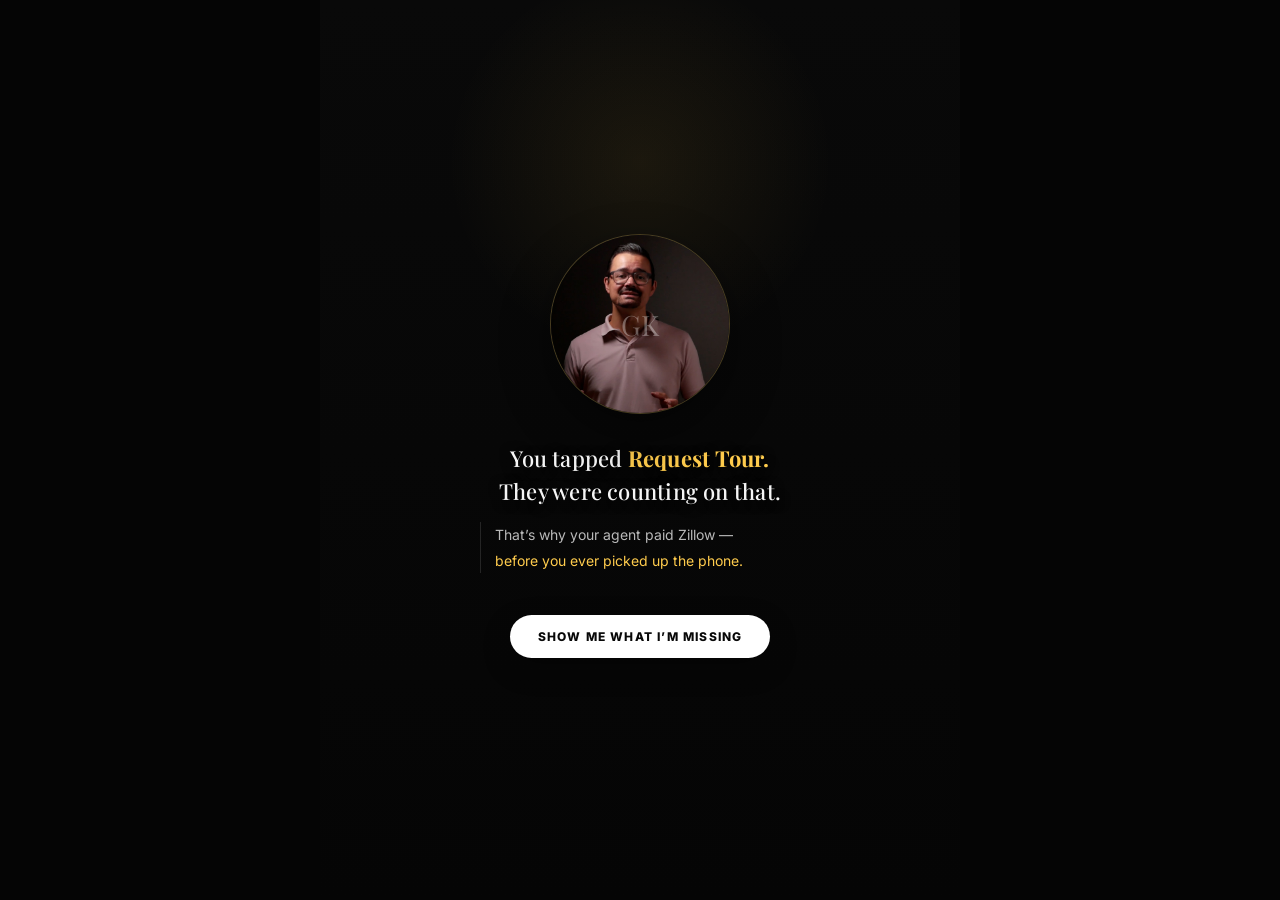
==== commit 9071f093: "Update print statement from 'Hello' to 'Goodbye'" ====
--- a/index.html
+++ b/index.html
@@ -1,4 +1,4 @@
-<!-- /02-affordability.html -->
+<!-- /index.html -->
 <!DOCTYPE html>
 <html lang="en">
 <head>
@@ -7,7 +7,7 @@
     name="viewport"
     content="width=device-width, initial-scale=1.0, maximum-scale=1.0, user-scalable=no"
   >
-  <title>Home Buyer Journey · Chapter 2 · Affordability</title>
+  <title>Home Buyer Journey · George Kindler</title>
 
   <script async src="https://www.googletagmanager.com/gtag/js?id=G-EEE14BZT9P"></script>
   <script>
@@ -24,414 +24,504 @@
   <link rel="stylesheet" href="shared.css">
 
   <style>
-    .aff-shell{
+    .index-app-shell{
       width:100%;
       height:100%;
       display:flex;
       flex-direction:column;
       min-height:0;
       position:relative;
-    }
-
-    .aff-stage{
-      flex:1;
-      min-height:0;
+      background:
+        radial-gradient(circle at top, rgba(255,255,255,.03), transparent 30%),
+        linear-gradient(180deg, #080808 0%, #050505 100%);
+    }
+
+    .intro{
+      position:absolute;
+      inset:0;
+      z-index:200;
+      display:flex;
+      flex-direction:column;
+      align-items:center;
+      justify-content:center;
+      padding:40px 28px 48px;
+      background:
+        radial-gradient(circle at 50% 18%, rgba(255,204,77,.08), transparent 24%),
+        linear-gradient(180deg, #090909 0%, #050505 100%);
+      transition:opacity .6s ease, transform .6s ease, visibility .6s ease;
+    }
+
+    .intro.gone{
+      opacity:0;
+      transform:translateY(-8px);
+      visibility:hidden;
+      pointer-events:none;
+    }
+
+    .intro-face{
+      width:180px;
+      height:180px;
       position:relative;
+      margin-bottom:28px;
+      flex-shrink:0;
+      border-radius:50%;
       overflow:hidden;
-      background:var(--bg);
-    }
-
-    .scene-pane{
+      border:1px solid rgba(255,204,77,.22);
+      background:linear-gradient(180deg, #171717 0%, #101010 100%);
+      box-shadow:0 20px 50px rgba(0,0,0,.45);
+    }
+
+    .intro-face img{
+      position:absolute;
+      inset:0;
+      width:100%;
+      height:100%;
+      object-fit:cover;
+      object-position:center top;
+      transition:opacity .7s ease;
+    }
+
+    .intro-face img.raised{ opacity:1; }
+    .intro-face img.normal{ opacity:0; }
+
+    .intro-face.swapped img.raised{ opacity:0; }
+    .intro-face.swapped img.normal{ opacity:1; }
+
+    .intro-face .fb{
       position:absolute;
       inset:0;
       display:flex;
-      flex-direction:column;
-    }
-
-    .scene-caption{
-      max-height:none;
-      overflow:visible;
-    }
-
-    .context-pills{
+      align-items:center;
+      justify-content:center;
+      font-family:var(--font-serif);
+      font-size:28px;
+      color:var(--text-faint);
+    }
+
+    .intro-copy{
+      width:100%;
+      max-width:320px;
+      text-align:center;
+      margin-bottom:42px;
+    }
+
+    .intro-main{
+      font-family:var(--font-serif);
+      font-size:22px;
+      font-weight:500;
+      line-height:1.5;
+      color:var(--text-strong);
+      margin-bottom:14px;
+      letter-spacing:.01em;
+      text-shadow:0 2px 12px rgba(0,0,0,.5);
+    }
+
+    .intro-main strong{
+      color:var(--gold);
+      font-weight:700;
+    }
+
+    .intro-detail{
+      font-size:14px;
+      font-weight:400;
+      line-height:1.8;
+      color:var(--text-soft);
+      border-left:1px solid rgba(255,255,255,.12);
+      padding-left:14px;
+      text-align:left;
+    }
+
+    .intro-detail em{
+      font-style:normal;
+      color:var(--gold);
+    }
+
+    .btn-reveal{
+      padding:14px 28px;
+      border:none;
+      border-radius:999px;
+      background:var(--white);
+      color:#080808;
+      font-size:12px;
+      font-weight:800;
+      letter-spacing:.1em;
+      text-transform:uppercase;
+      cursor:pointer;
+      opacity:0;
+      transform:translateY(10px);
+      pointer-events:none;
+      transition:opacity .35s ease, transform .35s ease, opacity .15s ease;
+      appearance:none;
+      box-shadow:0 10px 28px rgba(0,0,0,.28);
+    }
+
+    .btn-reveal.show{
+      opacity:1;
+      transform:translateY(0);
+      pointer-events:auto;
+    }
+
+    .btn-reveal:hover{ opacity:.92; }
+    .btn-reveal:active{ transform:scale(.985); }
+
+    .hdr,
+    .ftr{
+      opacity:0;
+      transition:opacity .45s ease, transform .45s ease;
+    }
+
+    .hdr{
+      transform:translateY(-100%);
+    }
+
+    .ftr{
+      transform:translateY(100%);
+    }
+
+    .hdr.show,
+    .ftr.show{
+      opacity:1;
+      transform:translateY(0);
+    }
+
+    .main{
+      flex:1;
+      min-height:0;
+      overflow-y:auto;
+      overflow-x:hidden;
+      -webkit-overflow-scrolling:touch;
+      padding-bottom:24px;
+    }
+
+    .main::-webkit-scrollbar{
       display:none;
-      align-items:center;
-      gap:6px;
-      margin-left:auto;
-      margin-right:8px;
-    }
-
-    .ctx-pill{
-      border:1px solid var(--line-2);
-      background:rgba(255,255,255,.03);
-      color:var(--text-soft);
-      border-radius:999px;
-      padding:4px 10px;
-      font-size:10px;
-      font-weight:700;
-      letter-spacing:.04em;
-      cursor:pointer;
-      transition:border-color .18s ease, color .18s ease, background .18s ease;
-      white-space:nowrap;
-    }
-
-    .ctx-pill:hover{
-      border-color:var(--gold-line);
-      color:var(--text-strong);
-      background:rgba(255,255,255,.05);
-    }
-
-    .custom-scene{
-      position:absolute;
-      inset:0;
-      z-index:12;
-      display:flex;
-      flex-direction:column;
-      justify-content:flex-end;
-      padding:0;
-    }
-
-    .custom-overlay{
-      position:absolute;
-      inset:0;
-      background:
-        linear-gradient(
-          to bottom,
-          rgba(0,0,0,.48) 0%,
-          rgba(0,0,0,.22) 22%,
-          rgba(0,0,0,.18) 42%,
-          rgba(0,0,0,.62) 72%,
-          rgba(0,0,0,.92) 100%
-        );
-      z-index:0;
-    }
-
-    .custom-inner{
-      position:relative;
-      z-index:1;
-      padding:0 0 16px;
-    }
-
-    .bubble-row{
+    }
+
+    .g-strip,
+    .headline,
+    .tension-line,
+    .tension-sub{
+      opacity:0;
+      transform:translateY(10px);
+      transition:opacity .45s ease, transform .45s ease;
+    }
+
+    .g-strip.show,
+    .headline.show,
+    .tension-line.show,
+    .tension-sub.show{
+      opacity:1;
+      transform:translateY(0);
+    }
+
+    .g-strip{
       display:flex;
       align-items:flex-end;
       gap:0;
-      padding:0 16px;
-      margin-bottom:10px;
-    }
-
-    .bubble-face{
-      width:74px;
-      height:74px;
+      padding:20px 18px 0;
+    }
+
+    .gs-face{
+      width:58px;
+      height:58px;
       flex-shrink:0;
       position:relative;
-      margin-bottom:-4px;
-    }
-
-    .bubble-face img{
+      margin-bottom:-2px;
+      border-radius:50%;
+      overflow:hidden;
+      border:1px solid var(--line-2);
+      background:var(--surface-2);
+    }
+
+    .gs-face img{
       width:100%;
       height:100%;
-      object-fit:contain;
-      object-position:bottom center;
-    }
-
-    .bubble-face .fb{
+      object-fit:cover;
+      object-position:center top;
+    }
+
+    .gs-face .fb{
       position:absolute;
       inset:0;
       display:flex;
       align-items:flex-end;
       justify-content:center;
+      font-family:var(--font-serif);
+      font-size:14px;
       color:var(--text-faint);
+    }
+
+    .gs-info{
+      flex:1;
+      padding-left:12px;
+      padding-bottom:6px;
+    }
+
+    .gs-name{
       font-family:var(--font-serif);
+      font-size:14px;
+      font-weight:600;
+      color:var(--text-strong);
+      margin-bottom:2px;
+    }
+
+    .gs-tag{
+      font-size:10px;
+      color:var(--text-dim);
+      letter-spacing:.03em;
+    }
+
+    .headline{
+      padding:16px 18px 18px;
+    }
+
+    .hl-main{
+      font-family:var(--font-serif);
+      font-size:32px;
+      font-weight:700;
+      color:var(--text-strong);
+      line-height:1.12;
+      margin-bottom:12px;
+      letter-spacing:-.02em;
+      text-shadow:0 2px 16px rgba(0,0,0,.45);
+    }
+
+    .hl-main span{
+      color:var(--gold);
+    }
+
+    .hl-sub{
+      font-size:13px;
+      font-weight:400;
+      color:var(--text-soft);
+      line-height:1.75;
+      letter-spacing:.01em;
+      max-width:420px;
+    }
+
+    .tension-line{
+      padding:0 18px 4px;
       font-size:12px;
-      z-index:-1;
-    }
-
-    .bubble-copy{
+      font-weight:700;
+      color:var(--text);
+      letter-spacing:.02em;
+      line-height:1.5;
+    }
+
+    .tension-sub{
+      padding:0 18px 16px;
+      font-size:11px;
+      font-weight:400;
+      color:var(--text-dim);
+      letter-spacing:.02em;
+      line-height:1.6;
+    }
+
+    .cards{
+      display:flex;
+      flex-direction:column;
+      gap:10px;
+      padding:0 14px;
+    }
+
+    .ec{
+      background:linear-gradient(180deg, rgba(20,20,20,.96) 0%, rgba(14,14,14,.96) 100%);
+      border:1px solid var(--line);
+      border-radius:14px;
+      overflow:hidden;
+      cursor:pointer;
+      opacity:0;
+      transform:translateY(16px);
+      transition:
+        opacity .45s ease,
+        transform .45s ease,
+        border-color .2s ease,
+        background .2s ease,
+        box-shadow .2s ease;
+      box-shadow:0 10px 26px rgba(0,0,0,.18);
+    }
+
+    .ec.show{
+      opacity:1;
+      transform:translateY(0);
+    }
+
+    .ec:hover{
+      border-color:var(--line-2);
+      background:linear-gradient(180deg, rgba(24,24,24,.98) 0%, rgba(16,16,16,.98) 100%);
+      box-shadow:0 14px 30px rgba(0,0,0,.24);
+    }
+
+    .ec.primary{
+      border-left:3px solid var(--gold);
+    }
+
+    .ec.resume{
+      border-left:3px solid rgba(255,255,255,.38);
+    }
+
+    .ec-title-row{
+      display:flex;
+      align-items:center;
+      justify-content:space-between;
+      gap:12px;
+      padding:18px;
+      transition:padding .35s ease;
+    }
+
+    .ec.expanded .ec-title-row{
+      padding-bottom:12px;
+    }
+
+    .ec-lbl{
       flex:1;
-      position:relative;
-      background:rgba(12,12,12,.96);
-      border:1px solid var(--line-2);
-      border-radius:0 12px 12px 12px;
-      padding:13px 14px;
-      color:var(--text);
-      font-size:14px;
-      line-height:1.72;
-      box-shadow:0 10px 30px rgba(0,0,0,.24);
-    }
-
-    .bubble-copy::before{
-      content:"";
-      position:absolute;
-      left:-7px;
-      top:11px;
-      border:6px solid transparent;
-      border-right-color:var(--line-2);
-    }
-
-    .bubble-copy::after{
-      content:"";
-      position:absolute;
-      left:-5px;
-      top:12px;
-      border:5px solid transparent;
-      border-right-color:rgba(12,12,12,.96);
-    }
-
-    .input-card{
-      margin:0 16px;
-      background:rgba(10,10,10,.97);
-      border:1px solid var(--line-2);
-      border-radius:16px;
-      padding:16px;
-      box-shadow:0 18px 40px rgba(0,0,0,.28);
-    }
-
-    .field-label{
-      display:block;
-      margin-bottom:8px;
-      color:var(--text-dim);
-      font-size:10px;
-      font-weight:700;
-      letter-spacing:.1em;
-      text-transform:uppercase;
-    }
-
-    .big-input{
-      width:100%;
-      background:rgba(255,255,255,.03);
-      border:1px solid var(--line-2);
-      border-radius:12px;
-      color:var(--gold);
-      text-align:center;
-      padding:16px 18px;
-      font-family:var(--font-serif);
-      font-size:34px;
-      font-weight:700;
-      outline:none;
-      appearance:textfield;
-    }
-
-    .big-input:focus{
-      border-color:var(--gold-line);
-    }
-
-    .big-input::-webkit-outer-spin-button,
-    .big-input::-webkit-inner-spin-button{
-      -webkit-appearance:none;
-      margin:0;
-    }
-
-    .field-note{
-      margin-top:8px;
-      color:var(--text-dim);
-      font-size:11px;
-      line-height:1.6;
-      text-align:center;
-    }
-
-    .tile-grid{
-      display:grid;
-      gap:10px;
-      margin:0 16px;
-    }
-
-    .loan-grid{
-      grid-template-columns:repeat(3, minmax(0,1fr));
-    }
-
-    .area-grid{
-      grid-template-columns:repeat(2, minmax(0,1fr));
-    }
-
-    .select-tile{
-      background:rgba(12,12,12,.96);
-      border:1px solid var(--line-2);
-      border-radius:14px;
-      padding:14px 12px;
-      cursor:pointer;
-      transition:border-color .18s ease, background .18s ease, transform .12s ease;
-      min-height:94px;
-    }
-
-    .select-tile:hover{
-      border-color:var(--gold-line);
-      background:rgba(255,255,255,.03);
-    }
-
-    .select-tile:active{
-      transform:scale(.985);
-    }
-
-    .select-tile.active{
-      border-color:var(--gold-line);
-      background:var(--gold-soft);
-    }
-
-    .select-title{
-      color:var(--text-strong);
       font-family:var(--font-serif);
       font-size:16px;
       font-weight:600;
-      line-height:1.25;
-      margin-bottom:4px;
-    }
-
-    .select-tile.active .select-title{
-      color:var(--gold);
-    }
-
-    .select-sub{
+      color:var(--text-strong);
+      line-height:1.35;
+      letter-spacing:-.01em;
+    }
+
+    .ec.resume .ec-lbl{
+      color:var(--text);
+    }
+
+    .ch-b{
+      display:inline-block;
+      margin-left:8px;
+      padding:3px 7px;
+      border-radius:999px;
+      background:rgba(255,255,255,.06);
       color:var(--text-dim);
-      font-size:10px;
-      line-height:1.45;
-    }
-
-    .select-meta{
-      color:var(--text-faint);
-      font-size:10px;
-      line-height:1.45;
-      margin-top:5px;
-    }
-
-    .select-tile.wide{
-      grid-column:1 / -1;
-    }
-
-    .analysis-card{
-      margin:0 16px 12px;
-      background:rgba(10,10,10,.97);
-      border:1px solid var(--line-2);
-      border-radius:18px;
-      padding:18px 16px;
-      box-shadow:0 18px 40px rgba(0,0,0,.28);
-    }
-
-    .analysis-kicker{
-      color:var(--text-dim);
-      font-size:10px;
-      font-weight:700;
-      letter-spacing:.12em;
-      text-transform:uppercase;
-      margin-bottom:8px;
-    }
-
-    .analysis-title{
-      color:var(--text-strong);
-      font-family:var(--font-serif);
-      font-size:26px;
-      font-weight:700;
-      line-height:1.12;
-      margin-bottom:10px;
-      letter-spacing:-.02em;
-    }
-
-    .analysis-title span{
-      color:var(--gold);
-    }
-
-    .analysis-copy{
-      color:var(--text);
-      font-size:14px;
-      line-height:1.76;
-    }
-
-    .analysis-copy strong{
-      color:var(--text-strong);
-      font-weight:700;
-    }
-
-    .summary-strip{
-      display:grid;
-      grid-template-columns:repeat(3, minmax(0,1fr));
-      gap:8px;
-      margin:0 16px 12px;
-    }
-
-    .summary-pill{
-      background:rgba(255,255,255,.03);
-      border:1px solid var(--line);
-      border-radius:12px;
-      padding:10px;
-    }
-
-    .summary-pill-label{
-      color:var(--text-faint);
       font-size:9px;
       font-weight:700;
-      letter-spacing:.1em;
+      letter-spacing:.08em;
       text-transform:uppercase;
-      margin-bottom:5px;
-    }
-
-    .summary-pill-value{
+      vertical-align:middle;
+    }
+
+    .ec-ind{
+      flex-shrink:0;
+      font-size:15px;
+      color:var(--text-faint);
+      transition:transform .3s ease, color .2s ease;
+    }
+
+    .ec:hover .ec-ind{
       color:var(--text-soft);
-      font-size:12px;
-      line-height:1.4;
-    }
-
-    .summary-pill-value.gold{
+    }
+
+    .ec.expanded .ec-ind{
+      transform:rotate(90deg);
       color:var(--gold);
-      font-weight:700;
-    }
-
-    .link-card{
+    }
+
+    .ec-detail{
+      max-height:0;
+      overflow:hidden;
+      opacity:0;
+      transition:max-height .45s cubic-bezier(.4,0,.2,1), opacity .35s ease;
+    }
+
+    .ec.expanded .ec-detail{
+      max-height:220px;
+      opacity:1;
+    }
+
+    .ec-detail-inner{
+      padding:14px 18px 18px;
+      border-top:1px solid var(--line);
+    }
+
+    .ec-desc{
+      font-size:13px;
+      color:var(--text-soft);
+      line-height:1.75;
+      letter-spacing:.01em;
+    }
+
+    .ec-commit{
+      display:block;
       margin-top:12px;
-      display:block;
-      width:100%;
-      border:1px solid var(--line);
-      background:rgba(255,255,255,.025);
-      border-radius:12px;
-      padding:12px 13px;
-      color:var(--text-soft);
-      font-size:12px;
+      padding-top:10px;
+      border-top:1px solid rgba(255,255,255,.06);
+      font-size:11px;
+      font-weight:600;
+      color:var(--text-dim);
+      letter-spacing:.02em;
       line-height:1.6;
-      text-align:left;
-      cursor:pointer;
-      transition:border-color .18s ease, background .18s ease, color .18s ease;
-    }
-
-    .link-card:hover{
-      border-color:var(--gold-line);
-      background:rgba(255,255,255,.04);
-      color:var(--text-strong);
-    }
-
-    .result-caption .scene-caption{
-      padding-left:156px;
-    }
-
-    .result-caption .george-float{
-      width:146px;
+    }
+
+    .ec.primary .ec-commit{
+      color:rgba(255,204,77,.72);
+    }
+
+    .spacer{
+      height:24px;
     }
 
     @media (max-width:430px){
-      .loan-grid{
-        grid-template-columns:1fr;
-      }
-
-      .area-grid{
-        grid-template-columns:1fr;
-      }
-
-      .analysis-title{
-        font-size:23px;
-      }
-
-      .result-caption .scene-caption{
-        padding-left:140px;
-      }
-
-      .result-caption .george-float{
-        width:132px;
+      .intro{
+        padding:32px 22px 40px;
+      }
+
+      .intro-face{
+        width:160px;
+        height:160px;
+      }
+
+      .intro-main{
+        font-size:20px;
+      }
+
+      .hl-main{
+        font-size:29px;
+      }
+
+      .ec-lbl{
+        font-size:15px;
       }
     }
   </style>
 </head>
 <body>
   <div class="app">
-    <div class="aff-shell">
-      <header class="hdr">
+    <div class="index-app-shell">
+      <div class="intro" id="intro">
+        <div class="intro-face" id="intro-face">
+          <img
+            class="raised"
+            src="assets/george-serious.png"
+            alt="George Kindler"
+            onerror="this.style.display='none'"
+          >
+          <img
+            class="normal"
+            src="assets/george-welcome.png"
+            alt="George Kindler"
+            onerror="this.style.display='none'"
+          >
+          <div class="fb">GK</div>
+        </div>
+
+        <div class="intro-copy">
+          <div class="intro-main">
+            You tapped <strong>Request Tour.</strong><br>
+            They were counting on that.
+          </div>
+          <div class="intro-detail">
+            That’s why your agent paid Zillow —<br>
+            <em>before you ever picked up the phone.</em>
+          </div>
+        </div>
+
+        <button class="btn-reveal" id="btn-reveal" type="button">
+          Show me what I’m missing
+        </button>
+      </div>
+
+      <header class="hdr" id="hdr">
         <div class="hdr-l">
           <svg class="hdr-ico" viewBox="0 0 26 26" fill="none" aria-hidden="true">
             <rect width="26" height="26" rx="5" fill="#111111"></rect>
@@ -443,87 +533,228 @@
             <div class="hdr-s">George Kindler · The Closing Pros</div>
           </div>
         </div>
-        <a class="btn-at" href="index.html">&larr; All Tools</a>
+        <a class="btn-at" href="https://gkindler-help.github.io/stl-buyer-guide/index.html">&larr; All Tools</a>
       </header>
 
-      <div class="prog-wrap">
-        <div class="prog-fill" id="prog"></div>
-      </div>
-
-      <div class="scene-bar">
-        <div class="scene-lbl" id="scene-lbl">Where buyers accidentally overpay</div>
-        <div class="context-pills" id="context-pills">
-          <button class="ctx-pill" id="pill-amount" type="button">Amount</button>
-          <button class="ctx-pill" id="pill-area" type="button">Area</button>
+      <main class="main" id="main">
+        <div class="g-strip" id="g-strip">
+          <div class="gs-face">
+            <img
+              src="assets/george-welcome.png"
+              alt="George Kindler"
+              onerror="this.style.display='none'"
+            >
+            <div class="fb">GK</div>
+          </div>
+          <div class="gs-info">
+            <div class="gs-name">George Kindler</div>
+            <div class="gs-tag">The Closing Pros LLC · 314.435.1087</div>
+          </div>
         </div>
-        <div class="scene-ch">Chapter 2</div>
-      </div>
-
-      <div class="aff-stage result-caption" id="stage">
-        <div class="scene-pane">
-          <div class="scene-bg">
-            <img id="bg-img" alt="Scene background">
-          </div>
-          <div class="scene-gradient"></div>
-          <div class="scene-svg" id="scene-svg-wrap" style="display:none;"></div>
-
-          <div class="george-float" id="george-float">
-            <img id="george-img" alt="George Kindler">
-            <div class="fb-init">GK</div>
-          </div>
-
-          <div class="scene-caption" id="scene-caption">
-            <div class="sc-room" id="sc-room"></div>
-            <div class="sc-title" id="sc-title"></div>
-            <div class="sc-sub" id="sc-sub"></div>
-          </div>
+
+        <section class="headline" id="headline">
+          <div class="hl-main">
+            Where buyers lose money —<br>
+            <span>without realizing it.</span>
+          </div>
+          <div class="hl-sub">
+            Start anywhere, or follow the full journey from first contact to closing.
+          </div>
+        </section>
+
+        <div class="tension-line" id="tension-line">
+          Most buyers skip the part that costs them. Don’t.
         </div>
-
-        <div id="custom-scene-root"></div>
-
-        <button class="ask-george" id="ask-george" type="button">Ask George</button>
-
-        <div class="drawer" id="drawer">
-          <div class="drawer-label" id="drawer-label">Ask me anything</div>
-          <div class="choices" id="choices"></div>
+        <div class="tension-sub" id="tension-sub">
+          Tap any section to open it, or follow the journey step by step.
         </div>
 
-        <div class="interrupt-dim" id="int-dim"></div>
-        <div class="interrupt-card" id="int-card">
-          <div class="int-face">
-            <img id="int-george-img" alt="George Kindler">
-            <div class="fb">GK</div>
-          </div>
-          <div class="int-bubble">
-            <div class="int-title" id="int-title"></div>
-            <div class="int-text" id="int-text"></div>
-            <button class="int-btn" id="int-btn" type="button">Got it</button>
-          </div>
-        </div>
-
-        <div class="george-dim" id="pop" style="display:none;">
-          <div class="george-card" id="pop-sh">
-            <div class="gc-handle"></div>
-            <div class="gc-close" id="pop-close" role="button" tabindex="0">&#10005;</div>
-            <div class="gc-header">
-              <div class="gc-photo"><div class="fb">GK</div></div>
-              <div class="gc-name-block">
-                <div class="gc-name" id="pop-title"></div>
-              </div>
-            </div>
-            <div class="gc-about" id="pop-body"></div>
-          </div>
-        </div>
-      </div>
-
-      <div class="bnav">
-        <button class="btn-b" id="btn-back" type="button">Back</button>
-        <button class="btn-n" id="btn-next" type="button">Next &rarr;</button>
-      </div>
-
-      <footer class="ftr">
+        <section class="cards" id="cards">
+          <div class="ec primary" id="c0" data-file="01-preapproval.html" data-event="start">
+            <div class="ec-title-row">
+              <div class="ec-lbl">What actually happens when you click “Contact Agent”</div>
+              <span class="ec-ind">&#8250;</span>
+            </div>
+            <div class="ec-detail">
+              <div class="ec-detail-inner">
+                <div class="ec-desc">
+                  The agent who calls you paid to be there. That changes everything before you ever see a house.
+                </div>
+                <span class="ec-commit">
+                  Start here if you haven’t made any moves yet.
+                </span>
+              </div>
+            </div>
+          </div>
+
+          <div class="ec" id="c1" data-file="02-affordability.html" data-event="afford">
+            <div class="ec-title-row">
+              <div class="ec-lbl">
+                Where buyers accidentally overpay — before they even make an offer
+                <span class="ch-b">Ch. 2</span>
+              </div>
+              <span class="ec-ind">&#8250;</span>
+            </div>
+            <div class="ec-detail">
+              <div class="ec-detail-inner">
+                <div class="ec-desc">
+                  The number your lender approved is not the number you should spend. Most agents never make that distinction.
+                </div>
+                <span class="ec-commit">
+                  I will never tell you to max it out.
+                </span>
+              </div>
+            </div>
+          </div>
+
+          <div class="ec" id="c2" data-file="03-interior.html" data-event="interior">
+            <div class="ec-title-row">
+              <div class="ec-lbl">
+                What I look at the moment we walk in — and what you should too
+                <span class="ch-b">Ch. 3</span>
+              </div>
+              <span class="ec-ind">&#8250;</span>
+            </div>
+            <div class="ec-detail">
+              <div class="ec-detail-inner">
+                <div class="ec-desc">
+                  Most buyers look at countertops and paint. I look at the basement, the panel, the roof, and the mechanicals. Walk through a house the way I do.
+                </div>
+                <span class="ec-commit">
+                  What costs money is rarely what costs paint.
+                </span>
+              </div>
+            </div>
+          </div>
+
+          <div class="ec" id="c3" data-file="05-pre-offer.html" data-event="offer">
+            <div class="ec-title-row">
+              <div class="ec-lbl">
+                Where buyers get pushed into offers they can’t take back
+                <span class="ch-b">Ch. 4</span>
+              </div>
+              <span class="ec-ind">&#8250;</span>
+            </div>
+            <div class="ec-detail">
+              <div class="ec-detail-inner">
+                <div class="ec-desc">
+                  Competing offers, manufactured urgency, escalation clauses. What agents say, what it means, and what actually gets your offer accepted.
+                </div>
+                <span class="ec-commit">
+                  No version held back. All of it.
+                </span>
+              </div>
+            </div>
+          </div>
+
+          <div class="ec" id="c4" data-file="06-under-contract.html" data-event="contract">
+            <div class="ec-title-row">
+              <div class="ec-lbl">
+                Offer accepted: where deals fall apart
+                <span class="ch-b">Ch. 5</span>
+              </div>
+              <span class="ec-ind">&#8250;</span>
+            </div>
+            <div class="ec-detail">
+              <div class="ec-detail-inner">
+                <div class="ec-desc">
+                  Earnest money. Inspection windows. Day Zero actions. Small mistakes here can quietly kill a deal after you think you’re safe.
+                </div>
+                <span class="ec-commit">
+                  This is where most buyers lose control. You won’t.
+                </span>
+              </div>
+            </div>
+          </div>
+
+          <div class="ec" id="c5" data-file="06b-deadlines.html" data-event="deadlines">
+            <div class="ec-title-row">
+              <div class="ec-lbl">
+                Three deadlines running in parallel — miss any one and the protection is gone
+                <span class="ch-b">Ch. 6</span>
+              </div>
+              <span class="ec-ind">&#8250;</span>
+            </div>
+            <div class="ec-detail">
+              <div class="ec-detail-inner">
+                <div class="ec-desc">
+                  Loan contingency. Appraisal. Title. They all run simultaneously from Day 1. Every one has a hard stop. I track all three so nothing slips.
+                </div>
+                <span class="ec-commit">
+                  Miss a deadline once and you can’t un-miss it.
+                </span>
+              </div>
+            </div>
+          </div>
+
+          <div class="ec" id="c6" data-file="07-inspection.html" data-event="inspect">
+            <div class="ec-title-row">
+              <div class="ec-lbl">
+                This is where buyers miss the problems they end up paying for
+                <span class="ch-b">Ch. 7</span>
+              </div>
+              <span class="ec-ind">&#8250;</span>
+            </div>
+            <div class="ec-detail">
+              <div class="ec-detail-inner">
+                <div class="ec-desc">
+                  By the time most buyers read the inspection report, their earnest money is already at risk. The items that matter most are rarely the ones at the top.
+                </div>
+                <span class="ec-commit">
+                  It’s not my house. I will never overlook a repair to get you to close.
+                </span>
+              </div>
+            </div>
+          </div>
+
+          <div class="ec" id="c7" data-file="08-walkthrough.html" data-event="walkthrough">
+            <div class="ec-title-row">
+              <div class="ec-lbl">
+                The final walk-through is not a second showing — it’s a condition verification
+                <span class="ch-b">Ch. 8</span>
+              </div>
+              <span class="ec-ind">&#8250;</span>
+            </div>
+            <div class="ec-detail">
+              <div class="ec-detail-inner">
+                <div class="ec-desc">
+                  Same condition as the day you made the offer. Agreed repairs complete. Seller out. Utilities on. If anything is wrong, you address it before you sign — not after.
+                </div>
+                <span class="ec-commit">
+                  After you sign, your leverage is gone.
+                </span>
+              </div>
+            </div>
+          </div>
+
+          <div class="ec" id="c8" data-file="09-closing.html" data-event="closing">
+            <div class="ec-title-row">
+              <div class="ec-lbl">
+                What you’re signing at closing — and what most buyers don’t catch
+                <span class="ch-b">Ch. 9</span>
+              </div>
+              <span class="ec-ind">&#8250;</span>
+            </div>
+            <div class="ec-detail">
+              <div class="ec-detail-inner">
+                <div class="ec-desc">
+                  The final walk. The closing table. The documents. Wire fraud. What the note and deed of trust actually say. Your job is to fall in love with the house.
+                </div>
+                <span class="ec-commit">
+                  My job is to make sure you don’t own a disaster.
+                </span>
+              </div>
+            </div>
+          </div>
+        </section>
+
+        <div class="spacer"></div>
+      </main>
+
+      <footer class="ftr" id="ftr">
         <div class="ftr-l">
-          George Kindler · 314.435.1087
+          George Kindler · 314.435.1087<br>
+          The Closing Pros LLC · Licensed Missouri Agent
         </div>
         <div class="ftr-r">
           <a
@@ -543,94 +774,9 @@
       "use strict";
 
       var STORAGE_KEY = "stl_journey_v1";
-      var CURRENT_CHAPTER = 2;
-
       var state = loadState();
-      var currentStep = clampStep(state.lastChapter === CURRENT_CHAPTER ? state.lastStep : 0);
-      var interruptDismissed = false;
-      var interruptTimer = null;
-
-      var AREA_OPTIONS = [
-        {
-          id: "south-county",
-          name: "South County",
-          zips: "63123 · 63125 · 63126 · 63128",
-          median: 265000,
-          desc: "Affton, Mehlville, Crestwood, Oakville"
-        },
-        {
-          id: "south-city",
-          name: "South City",
-          zips: "63109 · 63116",
-          median: 208000,
-          desc: "Tower Grove, Bevo, Patch, Fox Park"
-        },
-        {
-          id: "webster-kirkwood",
-          name: "Webster / Kirkwood",
-          zips: "63119 · 63122",
-          median: 435000,
-          desc: "Webster Groves, Kirkwood"
-        },
-        {
-          id: "jefferson",
-          name: "Jefferson County",
-          zips: "63010 · 63049 · 63052 · 63028",
-          median: 308000,
-          desc: "Arnold, High Ridge, Imperial, Festus"
-        },
-        {
-          id: "north-county",
-          name: "North County",
-          zips: "63031 · 63033",
-          median: 200000,
-          desc: "Florissant, Hazelwood"
-        },
-        {
-          id: "st-charles",
-          name: "St. Charles County",
-          zips: "63301 · 63366 · 63376 · 63385",
-          median: 349000,
-          desc: "St. Charles, O’Fallon, St. Peters, Wentzville"
-        },
-        {
-          id: "west-county",
-          name: "West County",
-          zips: "63043",
-          median: 295000,
-          desc: "Maryland Heights, Chesterfield edges"
-        }
-      ];
-
-      var LOAN_OPTIONS = [
-        {
-          id: "conventional",
-          name: "Conventional",
-          sub: "Most flexible in older housing stock"
-        },
-        {
-          id: "fha",
-          name: "FHA",
-          sub: "More condition rules at appraisal"
-        },
-        {
-          id: "va",
-          name: "VA",
-          sub: "Safe, sound, sanitary standards"
-        }
-      ];
-
-      var STEP_COUNT = 7;
-
-      var STEP_META = [
-        { room: "Your Number", bg: "https://images.unsplash.com/photo-1568605114967-8130f3a36994?w=900&q=85" },
-        { room: "Loan Type", bg: "https://images.unsplash.com/photo-1555041469-a586c61ea9bc?w=900&q=85" },
-        { room: "Where You Want to Live", bg: "https://images.unsplash.com/photo-1568605114967-8130f3a36994?w=900&q=85" },
-        { room: "Reading the Market", bg: "https://images.unsplash.com/photo-1555041469-a586c61ea9bc?w=900&q=85" },
-        { room: "What This Gets You", bg: "https://images.unsplash.com/photo-1558618666-fcd25c85cd64?w=900&q=85" },
-        { room: "Your Range", bg: "https://images.unsplash.com/photo-1493809842364-78817add7ffb?w=900&q=85" },
-        { room: "George’s Process", bg: "https://images.unsplash.com/photo-1568605114967-8130f3a36994?w=900&q=85" }
-      ];
+
+      var cardIds = ["c0", "c1", "c2", "c3", "c4", "c5", "c6", "c7", "c8"];
 
       function loadState() {
         try {
@@ -639,11 +785,11 @@
               amount: 280000,
               loan: "conventional",
               zip: "63123",
-              area: "",
+              readiness: 50,
+              lessons: [],
               lastChapter: 1,
               lastStep: 0,
               chaptersVisited: [],
-              lessons: [],
               jumpEntry: null
             },
             JSON.parse(localStorage.getItem(STORAGE_KEY) || "{}")
@@ -653,27 +799,25 @@
             amount: 280000,
             loan: "conventional",
             zip: "63123",
-            area: "",
+            readiness: 50,
+            lessons: [],
             lastChapter: 1,
             lastStep: 0,
             chaptersVisited: [],
-            lessons: [],
             jumpEntry: null
           };
         }
       }
 
       function saveState() {
-        state.lastChapter = CURRENT_CHAPTER;
-        state.lastStep = currentStep;
         try {
           localStorage.setItem(STORAGE_KEY, JSON.stringify(state));
         } catch (error) {}
       }
 
-      function track(name, payload) {
+      function track(eventName, payload) {
         if (typeof window.gtag === "function") {
-          window.gtag("event", name, payload || {});
+          window.gtag("event", eventName, payload || {});
         }
       }
 
@@ -681,792 +825,215 @@
         return document.getElementById(id);
       }
 
-      function clampStep(value) {
-        if (typeof value !== "number" || isNaN(value)) {
-          return 0;
+      function showRevealButton() {
+        window.setTimeout(function () {
+          var button = byId("btn-reveal");
+          if (button) {
+            button.classList.add("show");
+          }
+        }, 1100);
+      }
+
+      function revealSite() {
+        var face = byId("intro-face");
+        var intro = byId("intro");
+        var header = byId("hdr");
+        var footer = byId("ftr");
+        var gStrip = byId("g-strip");
+        var headline = byId("headline");
+        var tensionLine = byId("tension-line");
+        var tensionSub = byId("tension-sub");
+
+        if (face) {
+          face.classList.add("swapped");
         }
-        return Math.max(0, Math.min(STEP_COUNT - 1, value));
-      }
-
-      function formatMoney(value) {
-        return "$" + Number(value || 0).toLocaleString("en-US");
-      }
-
-      function getArea() {
-        return AREA_OPTIONS.find(function (area) {
-          return area.id === state.area;
-        }) || null;
-      }
-
-      function getTier() {
-        var area = getArea();
-        if (!area) {
-          return "mid";
-        }
-        var ratio = Number(state.amount || 0) / area.median;
-        if (ratio < 0.95) {
-          return "tight";
-        }
-        if (ratio <= 1.2) {
-          return "mid";
-        }
-        return "strong";
-      }
-
-      function getTierLabel() {
-        var tier = getTier();
-        if (tier === "tight") return "Below the center of the zip";
-        if (tier === "mid") return "Middle of the market";
-        return "Top of the zip";
-      }
-
-      function getTierIntro() {
-        var tier = getTier();
-        var area = getArea();
-        var areaName = area ? area.name : "this area";
-
-        if (tier === "tight") {
-          return {
-            title: "You are shopping the lower part of <span>" + areaName + "</span>.",
-            copy: "That does <strong>not</strong> mean impossible. It means older housing stock, more condition tradeoffs, and more importance placed on <strong>loan fit</strong> and <strong>property condition</strong>."
-          };
-        }
-
-        if (tier === "mid") {
-          return {
-            title: "You are in the <span>most competitive</span> band of " + areaName + ".",
-            copy: "This is where most buyers land: homes that are livable, sometimes dated, sometimes partially updated, and usually moving fast when the layout and location make sense."
-          };
-        }
-
-        return {
-          title: "You are near the <span>top of the zip</span> in " + areaName + ".",
-          copy: "That gives you more options, but it changes what matters. At this level, bad renovations, permit history, floor plan compromises, and over-improvement become more important than paint color."
-        };
-      }
-
-      function getDetailContent() {
-        var tier = getTier();
-        var area = getArea();
-
-        if (!area) {
-          return {
-            title: "First, the number in context.",
-            copy: "The goal is not approval. The goal is matching your approval to the part of the market you are actually entering."
-          };
-        }
-
-        if (tier === "tight") {
-          return {
-            title: "Your money reaches the older end of " + area.name + ".",
-            copy: "Think brick homes with age, deferred maintenance, older windows, older panels, and mechanicals that matter more than cosmetics. In this band, <strong>condition can kill financing</strong> if we do not screen well up front."
-          };
-        }
-
-        if (tier === "mid") {
-          return {
-            title: "Your approval fits the core resale market in " + area.name + ".",
-            copy: "This is the sweet spot for most owner-occupant buyers: solid neighborhoods, mixed updates, and plenty of homes where <strong>layout, systems, and timeline</strong> matter more than granite counters."
-          };
-        }
-
-        return {
-          title: "Your approval reaches the top tier of " + area.name + ".",
-          copy: "You gain choices, but the mistakes get more expensive. Here I shift attention to <strong>permits, quality of renovation, floor plan</strong>, and whether the price is actually justified by the bones under the finish work."
-        };
-      }
-
-      function getRangeScene() {
-        var tier = getTier();
-
-        if (tier === "tight") {
-          return {
-            room: "Lower Range Homes",
-            bg: "https://images.unsplash.com/photo-1558618666-fcd25c85cd64?w=900&q=85",
-            george: "serious",
-            title: "Pre-1970 stock. Brick construction. Original bones.",
-            sub: "Here’s what you’ll find — and what to watch for.",
-            interrupt: {
-              title: "Conforming guidelines are real here.",
-              text: "FHA and VA have minimum property condition requirements. Missing handrails, peeling paint on pre-1978 homes, non-functional systems, and safety issues get flagged fast. I screen for this before you lose time on the wrong house."
-            },
-            choices: [
-              {
-                label: "What does lower range actually look like?",
-                response: "Usually older stock with stronger bones than the price suggests, but a lot more history. Brick construction is common. Original windows, dated electrical, older HVAC, and moisture clues matter much more than fresh paint.",
-                deep: {
-                  title: "The upside of lower range",
-                  body: "The upside is equity. Lower entry price plus the right improvements can create meaningful value, but only if the systems, structure, and financing path make sense before you get emotionally attached."
-                }
-              },
-              {
-                label: "What if I am open to a fixer?",
-                response: "That can work. I just want you falling in love with the right fixer, not one your loan cannot close on or one that needs a level of work the price never justified."
-              },
-              {
-                label: "What do you check before a showing?",
-                response: "Listing photos, seller’s disclosure, days on market, price history, visible condition red flags, likely appraisal issues, and whether the house fits your loan type before we ever set the appointment."
-              }
-            ]
-          };
-        }
-
-        if (tier === "mid") {
-          return {
-            room: "Mid Range Homes",
-            bg: "https://images.unsplash.com/photo-1493809842364-78817add7ffb?w=900&q=85",
-            george: "serious",
-            title: "This is where most buyers land. And most competition.",
-            sub: "Here’s why — and what you’ll actually find.",
-            interrupt: {
-              title: "Most competition is right here.",
-              text: "Move-in ready enough plus good location plus reasonable price is the busiest part of the market. The edge is not speed alone. The edge is knowing what matters before the right house appears."
-            },
-            choices: [
-              {
-                label: "What does mid-range actually look like?",
-                response: "Usually 1960s to 1990s construction with mixed updates. Some parts feel move-in ready, while baths, windows, or mechanicals may still be behind. This range rewards buyers who can separate style from systems.",
-                deep: {
-                  title: "What I watch for here",
-                  body: "HVAC age, roof condition, panel brand, basement moisture, window condition, sewer concerns, and whether the seller did the right updates or only the visible ones."
-                }
-              },
-              {
-                label: "What is the two-of-three rule?",
-                response: "In this range, buyers usually get two of three: condition, location, or square footage. Knowing which two matter most before you walk in keeps you from chasing a fantasy and overpaying for it."
-              },
-              {
-                label: "How fast do homes move here?",
-                response: "The best ones often move in the first weekend. That is exactly why I want your approval, target area, and non-negotiables settled before we start showing anything."
-              }
-            ]
-          };
-        }
-
-        return {
-          room: "Top of the Zip",
-          bg: "https://images.unsplash.com/photo-1555041469-a586c61ea9bc?w=900&q=85",
-          george: "serious",
-          title: "More options. Different things to watch for.",
-          sub: "At the top of any zip code, the game changes.",
-          interrupt: {
-            title: "Beautiful finishes hide things too.",
-            text: "A higher price tag does not mean a cleaner house. It often means better staging and better lighting. I still look at permits, workmanship, systems, and layout before I believe the finish work."
-          },
-          choices: [
-            {
-              label: "What does renovated actually mean?",
-              response: "Sometimes real improvement. Sometimes lipstick over deferred maintenance. The more polished the house looks, the more I want to know what was done behind the walls and whether it was done correctly.",
-              deep: {
-                title: "Bad workmanship still costs real money",
-                body: "Unpermitted electrical, poorly vented baths, rushed finish work, cosmetic-only flips, and mechanical systems left old under a pretty shell are all more common than buyers expect."
-              }
-            },
-            {
-              label: "Why do permits matter more here?",
-              response: "Because expensive mistakes transfer with the deed. At this price point, unpermitted additions and low-quality updates can represent a much larger dollar problem."
-            },
-            {
-              label: "What is the real constraint at this level?",
-              response: "Floor plan. You can update a kitchen. You cannot cheaply fix a bad flow, a poor addition, or a layout that never worked. High-end finishes do not solve design problems."
+
+        window.setTimeout(function () {
+          if (intro) {
+            intro.classList.add("gone");
+          }
+        }, 500);
+
+        window.setTimeout(function () {
+          if (header) {
+            header.classList.add("show");
+          }
+          if (footer) {
+            footer.classList.add("show");
+          }
+        }, 650);
+
+        window.setTimeout(function () {
+          if (gStrip) {
+            gStrip.classList.add("show");
+          }
+          if (headline) {
+            headline.classList.add("show");
+          }
+          if (tensionLine) {
+            tensionLine.classList.add("show");
+          }
+          if (tensionSub) {
+            tensionSub.classList.add("show");
+          }
+        }, 930);
+
+        animateCards();
+        window.setTimeout(checkResume, 1500);
+
+        track("journey_intro_tap", {});
+      }
+
+      function animateCards() {
+        var baseDelay = 1500;
+        var cardInterval = 650;
+        var expandDelay = 650;
+        var collapseDelay = 2600;
+
+        cardIds.forEach(function (id, index) {
+          var appearAt = baseDelay + index * cardInterval;
+          var expandAt = appearAt + expandDelay;
+          var collapseAt = expandAt + collapseDelay;
+
+          window.setTimeout(function () {
+            var card = byId(id);
+            if (card) {
+              card.classList.add("show");
             }
-          ]
-        };
-      }
-
-      function getWrapScene() {
-        return {
-          room: "George’s Process",
-          bg: "https://images.unsplash.com/photo-1568605114967-8130f3a36994?w=900&q=85",
-          george: "proud",
-          title: "Now you know how I think about affordability.",
-          sub: "Not just the number — the number in context of area, loan type, condition, and competition.",
-          choices: [
-            {
-              label: "What happens at the showing?",
-              response: "That is Chapter 3. We walk through a house the way I do: what costs money, what changes your leverage, and what most buyers never notice until it becomes their problem."
-            },
-            {
-              label: "Can I call about my situation?",
-              response: "Yes. That is exactly what the call is for. 314.435.1087. No pressure. Buyer education is my favorite part of the job."
-            },
-            {
-              label: "Show me the zip code map tool",
-              response: "Use the Budget Matchmaker to compare what your approval reaches by zip code across the St. Louis side of MLS coverage.",
-              deep: {
-                title: "STL Budget Matchmaker",
-                body: "It is the faster way to see how your approval behaves across different areas before you start booking tours."
-              }
+          }, appearAt);
+
+          window.setTimeout(function () {
+            var card = byId(id);
+            if (card && !card.dataset.manualToggle) {
+              card.classList.add("expanded");
             }
-          ]
-        };
-      }
-
-      function setBackground(url) {
-        var image = byId("bg-img");
-        var svgWrap = byId("scene-svg-wrap");
-        if (!image) return;
-
-        image.style.display = "block";
-        image.style.opacity = "0";
-        image.onload = function () {
-          image.style.transition = "opacity .55s ease";
-          image.style.opacity = "1";
-        };
-        image.onerror = function () {
-          image.style.display = "none";
-          if (svgWrap) {
-            svgWrap.style.display = "flex";
+          }, expandAt);
+
+          window.setTimeout(function () {
+            var card = byId(id);
+            if (card && !card.dataset.manualToggle) {
+              card.classList.remove("expanded");
+            }
+          }, collapseAt);
+        });
+      }
+
+      function collapseOthers(activeCard) {
+        var cards = document.querySelectorAll(".ec");
+        cards.forEach(function (card) {
+          if (card !== activeCard) {
+            card.classList.remove("expanded");
+            delete card.dataset.manualToggle;
+            if (card._collapseTimer) {
+              clearTimeout(card._collapseTimer);
+              card._collapseTimer = null;
+            }
           }
-        };
-        image.src = url || "";
-      }
-
-      function setGeorge(faceName) {
-        var map = {
-          serious: "assets/george-serious.png",
-          welcome: "assets/george-welcome.png",
-          excited: "assets/george-excited.png",
-          proud: "assets/george-proud.png",
-          papers: "assets/george-papers.png",
-          disappointed: "assets/george-disappointed.png"
-        };
-        var src = map[faceName] || map.serious;
-        byId("george-img").src = src;
-        byId("int-george-img").src = src;
-      }
-
-      function setProgress() {
-        byId("prog").style.width = Math.round((currentStep / (STEP_COUNT - 1)) * 100) + "%";
-      }
-
-      function setHeaderPills() {
-        var wrapper = byId("context-pills");
-        var amount = byId("pill-amount");
-        var area = byId("pill-area");
-        if (!wrapper || !amount || !area) return;
-
-        if (currentStep < 1) {
-          wrapper.style.display = "none";
+        });
+      }
+
+      function go(file, eventName) {
+        state.jumpEntry = eventName;
+        saveState();
+        track("journey_entry", { entry_point: eventName });
+        window.location.href = file;
+      }
+
+      function handleCardClick(card) {
+        var file = card.getAttribute("data-file");
+        var eventName = card.getAttribute("data-event") || "start";
+
+        if (card.classList.contains("expanded")) {
+          go(file, eventName);
           return;
         }
 
-        wrapper.style.display = "flex";
-        amount.textContent = (state.amount ? "$" + Math.round(state.amount / 1000) + "K" : "Amount") + " ✎";
-
-        if (currentStep >= 3 && getArea()) {
-          area.style.display = "";
-          area.textContent = getArea().name + " ✎";
-        } else {
-          area.style.display = "none";
+        collapseOthers(card);
+        card.classList.add("expanded");
+        card.dataset.manualToggle = "1";
+
+        if (card._collapseTimer) {
+          clearTimeout(card._collapseTimer);
         }
-      }
-
-      function saveAndTrackScene(room) {
-        saveState();
-        track("scene_view", {
-          chapter: CURRENT_CHAPTER,
-          scene: currentStep,
-          room: room || ""
+
+        card._collapseTimer = window.setTimeout(function () {
+          card.classList.remove("expanded");
+          delete card.dataset.manualToggle;
+          card._collapseTimer = null;
+        }, 10000);
+      }
+
+      function checkResume() {
+        var files = {
+          1: "01-preapproval.html",
+          2: "02-affordability.html",
+          3: "03-interior.html",
+          4: "05-pre-offer.html",
+          5: "06-under-contract.html",
+          6: "06b-deadlines.html",
+          7: "07-inspection.html",
+          8: "08-walkthrough.html",
+          9: "09-closing.html"
+        };
+
+        var labels = {
+          1: "Pre-Approval",
+          2: "Affordability",
+          3: "Interior Showing",
+          4: "Pre-Offer Strategy",
+          5: "Under Contract",
+          6: "The Deadlines",
+          7: "Inspection Report",
+          8: "Final Walk-Through",
+          9: "Closing Day"
+        };
+
+        if (!state.lastChapter || state.lastChapter < 2) {
+          return;
+        }
+
+        var chapter = state.lastChapter;
+        var file = files[chapter];
+        var cards = byId("cards");
+
+        if (!file || !cards || byId("resume-card")) {
+          return;
+        }
+
+        var resumeCard = document.createElement("div");
+        resumeCard.id = "resume-card";
+        resumeCard.className = "ec resume show";
+        resumeCard.setAttribute("data-file", file);
+        resumeCard.setAttribute("data-event", "resume_ch" + chapter);
+        resumeCard.innerHTML =
+          '<div class="ec-title-row">' +
+            '<div class="ec-lbl">Continue where you left off — Chapter ' + chapter + ", " + labels[chapter] + "</div>" +
+            '<span class="ec-ind">&#8250;</span>' +
+          "</div>";
+
+        resumeCard.addEventListener("click", function () {
+          go(file, "resume_ch" + chapter);
         });
-      }
-
-      function resetDynamicUI() {
-        closeDrawer();
-        dismissInterrupt(true);
-        byId("custom-scene-root").innerHTML = "";
-        byId("scene-caption").style.display = "";
-        byId("george-float").style.display = "";
-        byId("ask-george").style.display = "none";
-        byId("ask-george").classList.remove("show");
-      }
-
-      function renderStep() {
-        resetDynamicUI();
-        setProgress();
-        setHeaderPills();
-
-        var meta = STEP_META[currentStep];
-        byId("scene-lbl").textContent = meta.room;
-        setBackground(meta.bg);
-
-        if (currentStep === 0) return renderAmountStep();
-        if (currentStep === 1) return renderLoanStep();
-        if (currentStep === 2) return renderAreaStep();
-        if (currentStep === 3) return renderAnalysisStep();
-        if (currentStep === 4) return renderDetailStep();
-        if (currentStep === 5) return renderRangeStep();
-        return renderWrapStep();
-      }
-
-      function renderAmountStep() {
-        setGeorge("serious");
-        byId("scene-caption").style.display = "none";
-        byId("george-float").style.display = "none";
-        byId("btn-back").disabled = false;
-        byId("btn-next").disabled = !Number(state.amount);
-        byId("btn-next").classList.remove("gold");
-        byId("btn-next").textContent = "Next →";
-
-        var root = byId("custom-scene-root");
-        root.innerHTML =
-          '<div class="custom-scene">' +
-            '<div class="custom-overlay"></div>' +
-            '<div class="custom-inner">' +
-              '<div class="bubble-row">' +
-                '<div class="bubble-face">' +
-                  '<img src="assets/george-serious.png" alt="George Kindler">' +
-                  '<div class="fb">GK</div>' +
-                '</div>' +
-                '<div class="bubble-copy">Your lender gave you a number. Before we look at a single house, I need you to understand what that number actually means in this market.</div>' +
-              '</div>' +
-              '<div class="input-card">' +
-                '<label class="field-label" for="amount-input">Pre-approval amount</label>' +
-                '<input class="big-input" id="amount-input" type="number" inputmode="numeric" min="0" value="' + (state.amount || "") + '">' +
-                '<div class="field-note">I will never tell you to max it out. Approval and comfort are not the same thing.</div>' +
-              '</div>' +
-            '</div>' +
-          '</div>';
-
-        var input = byId("amount-input");
-        input.addEventListener("input", function () {
-          state.amount = Number(input.value || 0);
-          saveState();
-          setHeaderPills();
-          byId("btn-next").disabled = !Number(state.amount);
-        });
-
-        saveAndTrackScene("Your Number");
-      }
-
-      function renderLoanStep() {
-        setGeorge("serious");
-        byId("scene-caption").style.display = "none";
-        byId("george-float").style.display = "none";
-        byId("btn-back").disabled = false;
-        byId("btn-next").disabled = !state.loan;
-        byId("btn-next").classList.remove("gold");
-        byId("btn-next").textContent = "Next →";
-
-        var tiles = LOAN_OPTIONS.map(function (loan) {
-          return (
-            '<button class="select-tile ' + (state.loan === loan.id ? "active" : "") + '" data-loan="' + loan.id + '" type="button">' +
-              '<div class="select-title">' + loan.name + '</div>' +
-              '<div class="select-sub">' + loan.sub + '</div>' +
-            '</button>'
-          );
-        }).join("");
-
-        byId("custom-scene-root").innerHTML =
-          '<div class="custom-scene">' +
-            '<div class="custom-overlay"></div>' +
-            '<div class="custom-inner">' +
-              '<div class="bubble-row">' +
-                '<div class="bubble-face">' +
-                  '<img src="assets/george-serious.png" alt="George Kindler">' +
-                  '<div class="fb">GK</div>' +
-                '</div>' +
-                '<div class="bubble-copy">What loan type are you working with? This changes what we can look at, what the appraiser will flag, and how sellers read your offer.</div>' +
-              '</div>' +
-              '<div class="tile-grid loan-grid">' + tiles + '</div>' +
-            '</div>' +
-          '</div>';
-
-        Array.prototype.forEach.call(document.querySelectorAll("[data-loan]"), function (button) {
-          button.addEventListener("click", function () {
-            state.loan = button.getAttribute("data-loan");
-            saveState();
-            renderLoanStep();
+
+        cards.insertBefore(resumeCard, cards.firstChild);
+      }
+
+      function bindEvents() {
+        var revealButton = byId("btn-reveal");
+        if (revealButton) {
+          revealButton.addEventListener("click", revealSite);
+        }
+
+        var cards = document.querySelectorAll(".ec");
+        cards.forEach(function (card) {
+          card.addEventListener("click", function () {
+            handleCardClick(card);
           });
         });
-
-        saveAndTrackScene("Loan Type");
-      }
-
-      function renderAreaStep() {
-        setGeorge("serious");
-        byId("scene-caption").style.display = "none";
-        byId("george-float").style.display = "none";
-        byId("btn-back").disabled = false;
-        byId("btn-next").disabled = !state.area;
-        byId("btn-next").classList.remove("gold");
-        byId("btn-next").textContent = "Next →";
-
-        var areaTiles = AREA_OPTIONS.map(function (area) {
-          return (
-            '<button class="select-tile ' + (state.area === area.id ? "active" : "") + '" data-area="' + area.id + '" type="button">' +
-              '<div class="select-title">' + area.name + '</div>' +
-              '<div class="select-sub">' + area.zips + '</div>' +
-              '<div class="select-meta">Median around ' + formatMoney(area.median) + '</div>' +
-            '</button>'
-          );
-        }).join("");
-
-        byId("custom-scene-root").innerHTML =
-          '<div class="custom-scene">' +
-            '<div class="custom-overlay"></div>' +
-            '<div class="custom-inner">' +
-              '<div class="bubble-row">' +
-                '<div class="bubble-face">' +
-                  '<img src="assets/george-serious.png" alt="George Kindler">' +
-                  '<div class="fb">GK</div>' +
-                '</div>' +
-                '<div class="bubble-copy">OK — what areas were you expecting to live in? Pick the one that feels closest to what you had in mind.</div>' +
-              '</div>' +
-              '<div class="tile-grid area-grid">' +
-                areaTiles +
-                '<button class="select-tile wide ' + (state.area === "not-listed" ? "active" : "") + '" data-area="not-listed" type="button">' +
-                  '<div class="select-title">Not listed / not sure yet</div>' +
-                  '<div class="select-sub">That is okay. We can still frame the market correctly.</div>' +
-                '</button>' +
-              '</div>' +
-            '</div>' +
-          '</div>';
-
-        Array.prototype.forEach.call(document.querySelectorAll("[data-area]"), function (button) {
-          button.addEventListener("click", function () {
-            state.area = button.getAttribute("data-area");
-            saveState();
-            renderAreaStep();
-          });
-        });
-
-        saveAndTrackScene("Where You Want to Live");
-      }
-
-      function renderAnalysisStep() {
-        setGeorge("serious");
-        byId("scene-caption").style.display = "none";
-        byId("george-float").style.display = "none";
-        byId("btn-back").disabled = false;
-        byId("btn-next").disabled = false;
-        byId("btn-next").classList.remove("gold");
-        byId("btn-next").textContent = "Next →";
-
-        var area = getArea();
-        var areaLabel = area ? area.name : "a broader search area";
-        var intro = getTierIntro();
-
-        byId("custom-scene-root").innerHTML =
-          '<div class="custom-scene">' +
-            '<div class="custom-overlay"></div>' +
-            '<div class="custom-inner">' +
-              '<div class="summary-strip">' +
-                '<div class="summary-pill">' +
-                  '<div class="summary-pill-label">Approval</div>' +
-                  '<div class="summary-pill-value gold">' + formatMoney(state.amount) + '</div>' +
-                '</div>' +
-                '<div class="summary-pill">' +
-                  '<div class="summary-pill-label">Loan</div>' +
-                  '<div class="summary-pill-value">' + prettyLoan(state.loan) + '</div>' +
-                '</div>' +
-                '<div class="summary-pill">' +
-                  '<div class="summary-pill-label">Area</div>' +
-                  '<div class="summary-pill-value">' + areaLabel + '</div>' +
-                '</div>' +
-              '</div>' +
-              '<div class="analysis-card">' +
-                '<div class="analysis-kicker">Reading the market</div>' +
-                '<div class="analysis-title">' + intro.title + '</div>' +
-                '<div class="analysis-copy">' + intro.copy + '</div>' +
-              '</div>' +
-            '</div>' +
-          '</div>';
-
-        saveAndTrackScene("Reading the Market");
-      }
-
-      function renderDetailStep() {
-        setGeorge("serious");
-        byId("scene-caption").style.display = "none";
-        byId("george-float").style.display = "none";
-        byId("btn-back").disabled = false;
-        byId("btn-next").disabled = false;
-        byId("btn-next").classList.remove("gold");
-        byId("btn-next").textContent = "Next →";
-
-        var detail = getDetailContent();
-        var area = getArea();
-
-        byId("custom-scene-root").innerHTML =
-          '<div class="custom-scene">' +
-            '<div class="custom-overlay"></div>' +
-            '<div class="custom-inner">' +
-              '<div class="analysis-card">' +
-                '<div class="analysis-kicker">What this gets you</div>' +
-                '<div class="analysis-title">' + detail.title + '</div>' +
-                '<div class="analysis-copy">' + detail.copy + '</div>' +
-                (area ? '<button class="link-card" id="zip-tool-btn" type="button">See how this behaves across more zip codes →</button>' : "") +
-              '</div>' +
-            '</div>' +
-          '</div>';
-
-        var zipToolBtn = byId("zip-tool-btn");
-        if (zipToolBtn) {
-          zipToolBtn.addEventListener("click", function () {
-            window.open("https://gkindler-help.github.io/buyeraffordabilityheatmap/", "_blank", "noopener");
-          });
-        }
-
-        saveAndTrackScene("What This Gets You");
-      }
-
-      function renderRangeStep() {
-        var scene = getRangeScene();
-        setGeorge(scene.george);
-        setBackground(scene.bg);
-
-        byId("sc-room").textContent = scene.room;
-        byId("sc-title").textContent = scene.title;
-        byId("sc-sub").textContent = scene.sub;
-        byId("scene-caption").style.display = "";
-        byId("george-float").style.display = "";
-        byId("btn-back").disabled = false;
-        byId("btn-next").disabled = false;
-        byId("btn-next").classList.remove("gold");
-        byId("btn-next").textContent = "Next →";
-
-        buildChoices(scene.choices);
-        if (scene.interrupt) {
-          interruptDismissed = false;
-          interruptTimer = window.setTimeout(function () {
-            if (!interruptDismissed) {
-              showInterrupt(scene.interrupt);
-            }
-          }, 900);
-        } else {
-          window.setTimeout(openDrawer, 500);
-        }
-
-        byId("ask-george").style.display = "none";
-        saveAndTrackScene(scene.room);
-      }
-
-      function renderWrapStep() {
-        var scene = getWrapScene();
-        setGeorge(scene.george);
-        setBackground(scene.bg);
-
-        byId("sc-room").textContent = scene.room;
-        byId("sc-title").textContent = scene.title;
-        byId("sc-sub").textContent = scene.sub;
-        byId("scene-caption").style.display = "";
-        byId("george-float").style.display = "";
-        byId("btn-back").disabled = false;
-        byId("btn-next").disabled = false;
-        byId("btn-next").classList.add("gold");
-        byId("btn-next").textContent = "The Interior →";
-
-        buildChoices(scene.choices);
-        window.setTimeout(openDrawer, 500);
-
-        saveAndTrackScene(scene.room);
-      }
-
-      function prettyLoan(loan) {
-        if (loan === "fha") return "FHA";
-        if (loan === "va") return "VA";
-        return "Conventional";
-      }
-
-      function buildChoices(choices) {
-        var container = byId("choices");
-        container.innerHTML = "";
-        byId("drawer-label").textContent = "Ask me anything";
-
-        choices.forEach(function (choice, index) {
-          var deepButton = "";
-          if (choice.deep) {
-            deepButton =
-              '<button class="card-deep" type="button" data-deep-index="' + index + '">ⓘ ' +
-              choice.deep.title +
-              " →</button>";
-          }
-
-          var card = document.createElement("div");
-          card.className = "choice-card";
-          card.id = "card-" + index;
-          card.innerHTML =
-            '<button class="choice-card-header" type="button" data-choice-index="' + index + '">' +
-              "<span>" + choice.label + "</span>" +
-              '<span class="card-chevron">▼</span>' +
-            "</button>" +
-            '<div class="choice-card-body">' +
-              '<div class="choice-card-response">' +
-                choice.response +
-                deepButton +
-              "</div>" +
-            "</div>";
-
-          container.appendChild(card);
-        });
-
-        Array.prototype.forEach.call(document.querySelectorAll("[data-choice-index]"), function (button) {
-          button.addEventListener("click", function () {
-            var idx = Number(button.getAttribute("data-choice-index"));
-            toggleCard(idx, choices.length);
-          });
-        });
-
-        Array.prototype.forEach.call(document.querySelectorAll("[data-deep-index]"), function (button) {
-          button.addEventListener("click", function (event) {
-            event.stopPropagation();
-            var idx = Number(button.getAttribute("data-deep-index"));
-            var deep = choices[idx].deep;
-            showDeep(deep.title, deep.body);
-          });
-        });
-      }
-
-      function toggleCard(idx, total) {
-        for (var i = 0; i < total; i += 1) {
-          var card = byId("card-" + i);
-          if (!card) continue;
-          if (i === idx) {
-            card.classList.toggle("open");
-          } else {
-            card.classList.remove("open");
-          }
-        }
-      }
-
-      function openDrawer() {
-        byId("drawer").classList.add("open");
-      }
-
-      function closeDrawer() {
-        byId("drawer").classList.remove("open");
-      }
-
-      function typeText(text, element) {
-        element.innerHTML = "";
-        var index = 0;
-        var timer = window.setInterval(function () {
-          element.innerHTML = String(text || "").slice(0, index);
-          index += 1;
-          if (index > String(text || "").length) {
-            window.clearInterval(timer);
-          }
-        }, 12);
-      }
-
-      function showInterrupt(interrupt) {
-        byId("int-title").textContent = interrupt.title || "";
-        typeText(interrupt.text || "", byId("int-text"));
-        byId("int-dim").classList.add("active");
-        byId("int-card").classList.add("active");
-        closeDrawer();
-      }
-
-      function dismissInterrupt(silent) {
-        if (interruptTimer) {
-          window.clearTimeout(interruptTimer);
-          interruptTimer = null;
-        }
-        interruptDismissed = true;
-        byId("int-dim").classList.remove("active");
-        byId("int-card").classList.remove("active");
-
-        if (!silent && currentStep === 5) {
-          window.setTimeout(function () {
-            openDrawer();
-            var ask = byId("ask-george");
-            ask.style.display = "block";
-            ask.classList.add("show");
-          }, 250);
-        }
-      }
-
-      function showDeep(title, body) {
-        byId("pop-title").textContent = title || "";
-        byId("pop-body").textContent = body || "";
-
-        var pop = byId("pop");
-        var sheet = byId("pop-sh");
-        pop.style.display = "flex";
-
-        window.requestAnimationFrame(function () {
-          pop.style.opacity = "1";
-          pop.style.pointerEvents = "all";
-          sheet.classList.add("open");
-        });
-      }
-
-      function closePop() {
-        var pop = byId("pop");
-        var sheet = byId("pop-sh");
-        pop.style.opacity = "0";
-        pop.style.pointerEvents = "none";
-        sheet.classList.remove("open");
-
-        window.setTimeout(function () {
-          pop.style.display = "none";
-        }, 250);
-      }
-
-      function nextStep() {
-        if (currentStep === 0 && !Number(state.amount)) return;
-        if (currentStep === 1 && !state.loan) return;
-        if (currentStep === 2 && !state.area) return;
-
-        if (currentStep === STEP_COUNT - 1) {
-          if (!Array.isArray(state.chaptersVisited)) {
-            state.chaptersVisited = [];
-          }
-          if (state.chaptersVisited.indexOf(CURRENT_CHAPTER) === -1) {
-            state.chaptersVisited.push(CURRENT_CHAPTER);
-          }
-          state.lastChapter = 3;
-          state.lastStep = 0;
-          saveState();
-          window.location.href = "03-interior.html";
-          return;
-        }
-
-        currentStep += 1;
-        renderStep();
-      }
-
-      function prevStep() {
-        if (currentStep === 0) {
-          window.location.href = "index.html";
-          return;
-        }
-        currentStep -= 1;
-        renderStep();
-      }
-
-      function bindEvents() {
-        byId("btn-next").addEventListener("click", nextStep);
-        byId("btn-back").addEventListener("click", prevStep);
-        byId("int-btn").addEventListener("click", function () {
-          dismissInterrupt(false);
-        });
-        byId("ask-george").addEventListener("click", function () {
-          if (currentStep === 5) {
-            dismissInterrupt(false);
-          }
-        });
-        byId("pop-close").addEventListener("click", closePop);
-        byId("pill-amount").addEventListener("click", function () {
-          currentStep = 0;
-          renderStep();
-        });
-        byId("pill-area").addEventListener("click", function () {
-          currentStep = 2;
-          renderStep();
-        });
-
-        document.addEventListener("keydown", function (event) {
-          if (event.key === "Escape") {
-            closePop();
-            dismissInterrupt(true);
-          }
-        });
       }
 
       bindEvents();
-      renderStep();
+      showRevealButton();
     })();
   </script>
 </body>
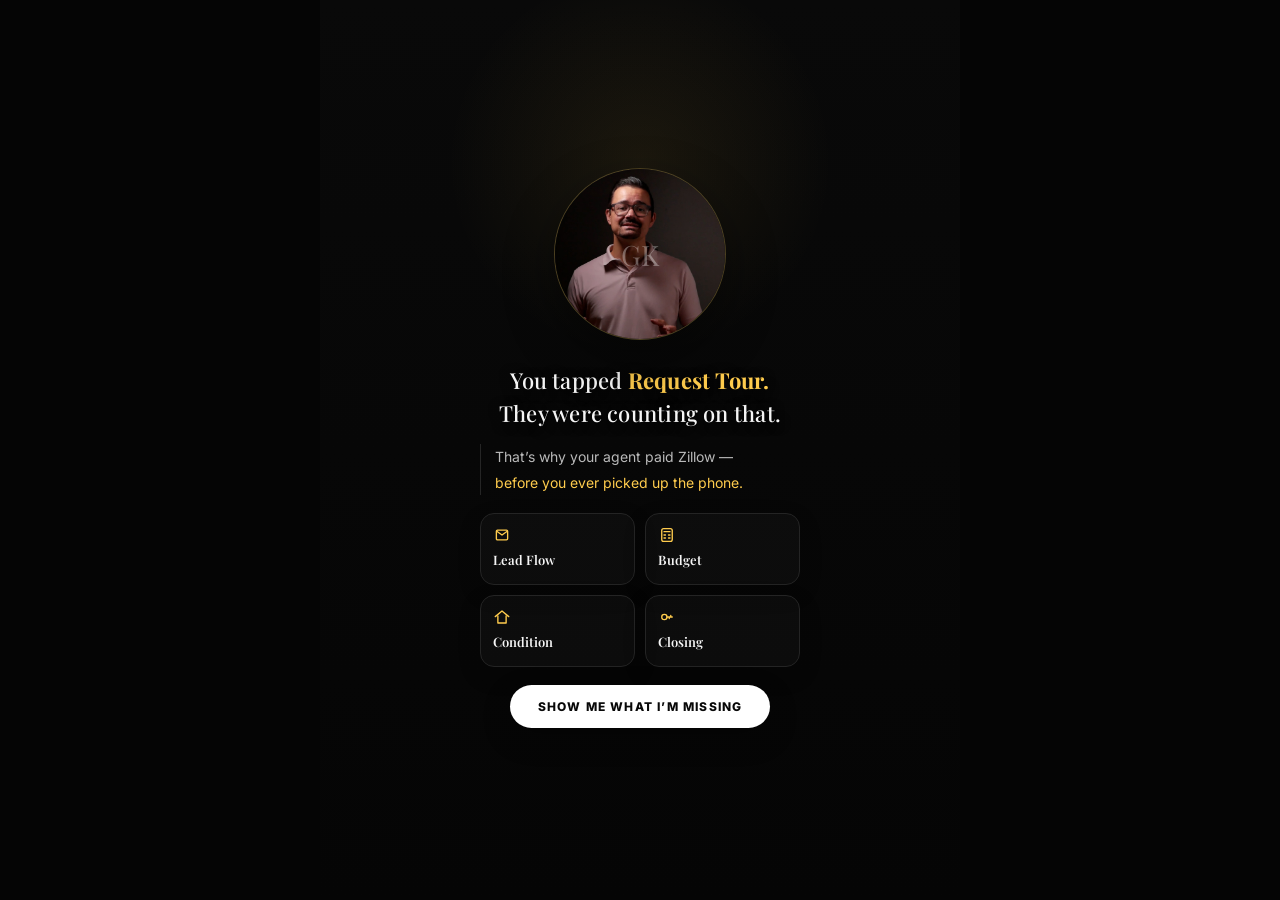
==== commit bdd4c784: "Update print statement from 'Hello' to 'Goodbye'" ====
--- a/index.html
+++ b/index.html
@@ -22,9 +22,10 @@
     rel="stylesheet"
   >
   <link rel="stylesheet" href="shared.css">
+  <script defer src="shared.js"></script>
 
   <style>
-    .index-app-shell{
+    .index-shell{
       width:100%;
       height:100%;
       display:flex;
@@ -44,7 +45,7 @@
       flex-direction:column;
       align-items:center;
       justify-content:center;
-      padding:40px 28px 48px;
+      padding:34px 20px 38px;
       background:
         radial-gradient(circle at 50% 18%, rgba(255,204,77,.08), transparent 24%),
         linear-gradient(180deg, #090909 0%, #050505 100%);
@@ -59,14 +60,14 @@
     }
 
     .intro-face{
-      width:180px;
-      height:180px;
+      width:172px;
+      height:172px;
       position:relative;
-      margin-bottom:28px;
+      margin-bottom:24px;
       flex-shrink:0;
       border-radius:50%;
       overflow:hidden;
-      border:1px solid rgba(255,204,77,.22);
+      border:1px solid rgba(255,204,77,.24);
       background:linear-gradient(180deg, #171717 0%, #101010 100%);
       box-shadow:0 20px 50px rgba(0,0,0,.45);
     }
@@ -81,11 +82,10 @@
       transition:opacity .7s ease;
     }
 
-    .intro-face img.raised{ opacity:1; }
-    .intro-face img.normal{ opacity:0; }
-
-    .intro-face.swapped img.raised{ opacity:0; }
-    .intro-face.swapped img.normal{ opacity:1; }
+    .intro-face img.raised{opacity:1;}
+    .intro-face img.normal{opacity:0;}
+    .intro-face.swapped img.raised{opacity:0;}
+    .intro-face.swapped img.normal{opacity:1;}
 
     .intro-face .fb{
       position:absolute;
@@ -102,7 +102,7 @@
       width:100%;
       max-width:320px;
       text-align:center;
-      margin-bottom:42px;
+      margin-bottom:18px;
     }
 
     .intro-main{
@@ -134,6 +134,54 @@
     .intro-detail em{
       font-style:normal;
       color:var(--gold);
+    }
+
+    .intro-icon-grid{
+      width:100%;
+      max-width:320px;
+      margin:0 0 18px;
+      opacity:0;
+      transform:translateY(10px);
+      transition:opacity .45s ease, transform .45s ease;
+    }
+
+    .intro-icon-grid.show{
+      opacity:1;
+      transform:translateY(0);
+    }
+
+    .intro-icon-grid .icon-card-grid{
+      grid-template-columns:repeat(2, minmax(0, 1fr));
+      gap:10px;
+    }
+
+    .intro-icon-grid .icon-card{
+      min-height:72px;
+      padding:12px;
+      border-radius:14px;
+      align-items:flex-start;
+      flex-direction:column;
+      gap:8px;
+      text-align:left;
+      box-shadow:0 8px 22px rgba(0,0,0,.2);
+    }
+
+    .intro-icon-grid .icon-card-copy{
+      width:100%;
+    }
+
+    .intro-icon-grid .icon-card-title{
+      font-size:13px;
+      line-height:1.2;
+    }
+
+    .intro-icon-grid .icon-card-sub{
+      display:none;
+    }
+
+    .intro-icon-grid .icon-card-ico{
+      width:18px;
+      height:18px;
     }
 
     .btn-reveal{
@@ -161,8 +209,8 @@
       pointer-events:auto;
     }
 
-    .btn-reveal:hover{ opacity:.92; }
-    .btn-reveal:active{ transform:scale(.985); }
+    .btn-reveal:hover{opacity:.92;}
+    .btn-reveal:active{transform:scale(.985);}
 
     .hdr,
     .ftr{
@@ -170,13 +218,8 @@
       transition:opacity .45s ease, transform .45s ease;
     }
 
-    .hdr{
-      transform:translateY(-100%);
-    }
-
-    .ftr{
-      transform:translateY(100%);
-    }
+    .hdr{transform:translateY(-100%);}
+    .ftr{transform:translateY(100%);}
 
     .hdr.show,
     .ftr.show{
@@ -190,7 +233,7 @@
       overflow-y:auto;
       overflow-x:hidden;
       -webkit-overflow-scrolling:touch;
-      padding-bottom:24px;
+      padding:0 0 20px;
     }
 
     .main::-webkit-scrollbar{
@@ -198,18 +241,18 @@
     }
 
     .g-strip,
-    .headline,
-    .tension-line,
-    .tension-sub{
+    .hero,
+    .hero-sub,
+    .journey-grid-wrap{
       opacity:0;
       transform:translateY(10px);
       transition:opacity .45s ease, transform .45s ease;
     }
 
     .g-strip.show,
-    .headline.show,
-    .tension-line.show,
-    .tension-sub.show{
+    .hero.show,
+    .hero-sub.show,
+    .journey-grid-wrap.show{
       opacity:1;
       transform:translateY(0);
     }
@@ -218,12 +261,12 @@
       display:flex;
       align-items:flex-end;
       gap:0;
-      padding:20px 18px 0;
+      padding:18px 18px 0;
     }
 
     .gs-face{
-      width:58px;
-      height:58px;
+      width:60px;
+      height:60px;
       flex-shrink:0;
       position:relative;
       margin-bottom:-2px;
@@ -271,223 +314,134 @@
       letter-spacing:.03em;
     }
 
-    .headline{
-      padding:16px 18px 18px;
-    }
-
-    .hl-main{
+    .hero{
+      padding:16px 18px 10px;
+    }
+
+    .hero-main{
       font-family:var(--font-serif);
       font-size:32px;
       font-weight:700;
       color:var(--text-strong);
-      line-height:1.12;
-      margin-bottom:12px;
+      line-height:1.08;
+      margin-bottom:10px;
       letter-spacing:-.02em;
       text-shadow:0 2px 16px rgba(0,0,0,.45);
     }
 
-    .hl-main span{
+    .hero-main span{
       color:var(--gold);
     }
 
-    .hl-sub{
-      font-size:13px;
-      font-weight:400;
-      color:var(--text-soft);
-      line-height:1.75;
-      letter-spacing:.01em;
-      max-width:420px;
-    }
-
-    .tension-line{
-      padding:0 18px 4px;
-      font-size:12px;
-      font-weight:700;
-      color:var(--text);
-      letter-spacing:.02em;
-      line-height:1.5;
-    }
-
-    .tension-sub{
+    .hero-sub{
       padding:0 18px 16px;
-      font-size:11px;
-      font-weight:400;
-      color:var(--text-dim);
-      letter-spacing:.02em;
-      line-height:1.6;
-    }
-
-    .cards{
-      display:flex;
-      flex-direction:column;
-      gap:10px;
-      padding:0 14px;
-    }
-
-    .ec{
-      background:linear-gradient(180deg, rgba(20,20,20,.96) 0%, rgba(14,14,14,.96) 100%);
-      border:1px solid var(--line);
-      border-radius:14px;
-      overflow:hidden;
-      cursor:pointer;
-      opacity:0;
-      transform:translateY(16px);
-      transition:
-        opacity .45s ease,
-        transform .45s ease,
-        border-color .2s ease,
-        background .2s ease,
-        box-shadow .2s ease;
-      box-shadow:0 10px 26px rgba(0,0,0,.18);
-    }
-
-    .ec.show{
-      opacity:1;
-      transform:translateY(0);
-    }
-
-    .ec:hover{
-      border-color:var(--line-2);
-      background:linear-gradient(180deg, rgba(24,24,24,.98) 0%, rgba(16,16,16,.98) 100%);
-      box-shadow:0 14px 30px rgba(0,0,0,.24);
-    }
-
-    .ec.primary{
-      border-left:3px solid var(--gold);
-    }
-
-    .ec.resume{
-      border-left:3px solid rgba(255,255,255,.38);
-    }
-
-    .ec-title-row{
-      display:flex;
-      align-items:center;
-      justify-content:space-between;
-      gap:12px;
-      padding:18px;
-      transition:padding .35s ease;
-    }
-
-    .ec.expanded .ec-title-row{
-      padding-bottom:12px;
-    }
-
-    .ec-lbl{
-      flex:1;
-      font-family:var(--font-serif);
-      font-size:16px;
-      font-weight:600;
-      color:var(--text-strong);
-      line-height:1.35;
-      letter-spacing:-.01em;
-    }
-
-    .ec.resume .ec-lbl{
-      color:var(--text);
-    }
-
-    .ch-b{
-      display:inline-block;
-      margin-left:8px;
-      padding:3px 7px;
-      border-radius:999px;
-      background:rgba(255,255,255,.06);
-      color:var(--text-dim);
-      font-size:9px;
-      font-weight:700;
-      letter-spacing:.08em;
-      text-transform:uppercase;
-      vertical-align:middle;
-    }
-
-    .ec-ind{
-      flex-shrink:0;
-      font-size:15px;
-      color:var(--text-faint);
-      transition:transform .3s ease, color .2s ease;
-    }
-
-    .ec:hover .ec-ind{
-      color:var(--text-soft);
-    }
-
-    .ec.expanded .ec-ind{
-      transform:rotate(90deg);
-      color:var(--gold);
-    }
-
-    .ec-detail{
-      max-height:0;
-      overflow:hidden;
-      opacity:0;
-      transition:max-height .45s cubic-bezier(.4,0,.2,1), opacity .35s ease;
-    }
-
-    .ec.expanded .ec-detail{
-      max-height:220px;
-      opacity:1;
-    }
-
-    .ec-detail-inner{
-      padding:14px 18px 18px;
-      border-top:1px solid var(--line);
-    }
-
-    .ec-desc{
       font-size:13px;
       color:var(--text-soft);
-      line-height:1.75;
-      letter-spacing:.01em;
-    }
-
-    .ec-commit{
-      display:block;
-      margin-top:12px;
-      padding-top:10px;
-      border-top:1px solid rgba(255,255,255,.06);
+      line-height:1.72;
+      max-width:430px;
+    }
+
+    .journey-grid-wrap{
+      padding:0 14px;
+    }
+
+    .section-label{
+      font-size:10px;
+      font-weight:800;
+      letter-spacing:.12em;
+      text-transform:uppercase;
+      color:var(--text-dim);
+      margin:0 4px 12px;
+    }
+
+    .journey-grid .icon-card-grid{
+      gap:10px;
+    }
+
+    .journey-grid .icon-card{
+      border-radius:16px;
+      align-items:flex-start;
+      padding:14px;
+      position:relative;
+      overflow:hidden;
+      box-shadow:0 10px 26px rgba(0,0,0,.18);
+    }
+
+    .journey-grid .icon-card::after{
+      content:"";
+      position:absolute;
+      inset:auto -20% -50% auto;
+      width:90px;
+      height:90px;
+      border-radius:50%;
+      background:radial-gradient(circle, rgba(255,204,77,.08), transparent 68%);
+      pointer-events:none;
+    }
+
+    .journey-grid .icon-card-title{
+      font-size:15px;
+      line-height:1.25;
+    }
+
+    .journey-grid .icon-card-sub{
       font-size:11px;
-      font-weight:600;
-      color:var(--text-dim);
-      letter-spacing:.02em;
-      line-height:1.6;
-    }
-
-    .ec.primary .ec-commit{
-      color:rgba(255,204,77,.72);
-    }
-
-    .spacer{
-      height:24px;
+      line-height:1.55;
+      margin-top:5px;
+    }
+
+    .journey-grid .icon-card-ico{
+      width:20px;
+      height:20px;
+    }
+
+    .explore-card{
+      margin-bottom:10px;
+    }
+
+    .explore-card .icon-card{
+      border-color:var(--gold-line);
+      background:linear-gradient(180deg, rgba(255,204,77,.08) 0%, rgba(255,255,255,.03) 100%);
+    }
+
+    .resume-slot{
+      margin-bottom:10px;
+    }
+
+    .resume-slot .icon-card{
+      border-color:rgba(255,255,255,.18);
+    }
+
+    .footer-space{
+      height:22px;
     }
 
     @media (max-width:430px){
       .intro{
-        padding:32px 22px 40px;
+        padding:30px 18px 34px;
       }
 
       .intro-face{
-        width:160px;
-        height:160px;
+        width:156px;
+        height:156px;
       }
 
       .intro-main{
         font-size:20px;
       }
 
-      .hl-main{
+      .hero-main{
         font-size:29px;
       }
 
-      .ec-lbl{
-        font-size:15px;
+      .journey-grid .icon-card-title{
+        font-size:14px;
       }
     }
   </style>
 </head>
 <body>
   <div class="app">
-    <div class="index-app-shell">
+    <div class="index-shell">
       <div class="intro" id="intro">
         <div class="intro-face" id="intro-face">
           <img
@@ -516,6 +470,8 @@
           </div>
         </div>
 
+        <div class="intro-icon-grid" id="intro-icon-grid"></div>
+
         <button class="btn-reveal" id="btn-reveal" type="button">
           Show me what I’m missing
         </button>
@@ -523,11 +479,7 @@
 
       <header class="hdr" id="hdr">
         <div class="hdr-l">
-          <svg class="hdr-ico" viewBox="0 0 26 26" fill="none" aria-hidden="true">
-            <rect width="26" height="26" rx="5" fill="#111111"></rect>
-            <path d="M13 4L3 12h3v9h6v-5h2v5h6V12h3L13 4z" fill="white" opacity=".9"></path>
-            <path d="M18 18l3-3-3-3M21 15H13" stroke="#FFCC4D" stroke-width="1.5" stroke-linecap="round" stroke-linejoin="round"></path>
-          </svg>
+          <div class="hdr-ico" id="hdr-home-ico"></div>
           <div>
             <div class="hdr-t">Home Buyer <span>Journey</span></div>
             <div class="hdr-s">George Kindler · The Closing Pros</div>
@@ -552,203 +504,27 @@
           </div>
         </div>
 
-        <section class="headline" id="headline">
-          <div class="hl-main">
-            Where buyers lose money —<br>
-            <span>without realizing it.</span>
-          </div>
-          <div class="hl-sub">
-            Start anywhere, or follow the full journey from first contact to closing.
+        <section class="hero" id="hero">
+          <div class="hero-main">
+            Learn the buyer process<br>
+            <span>without the noise.</span>
           </div>
         </section>
 
-        <div class="tension-line" id="tension-line">
-          Most buyers skip the part that costs them. Don’t.
+        <div class="hero-sub" id="hero-sub">
+          Scan it faster. Start anywhere. Or follow the full journey from first contact to closing with icon-led chapter cards instead of walls of text.
         </div>
-        <div class="tension-sub" id="tension-sub">
-          Tap any section to open it, or follow the journey step by step.
-        </div>
-
-        <section class="cards" id="cards">
-          <div class="ec primary" id="c0" data-file="01-preapproval.html" data-event="start">
-            <div class="ec-title-row">
-              <div class="ec-lbl">What actually happens when you click “Contact Agent”</div>
-              <span class="ec-ind">&#8250;</span>
-            </div>
-            <div class="ec-detail">
-              <div class="ec-detail-inner">
-                <div class="ec-desc">
-                  The agent who calls you paid to be there. That changes everything before you ever see a house.
-                </div>
-                <span class="ec-commit">
-                  Start here if you haven’t made any moves yet.
-                </span>
-              </div>
-            </div>
-          </div>
-
-          <div class="ec" id="c1" data-file="02-affordability.html" data-event="afford">
-            <div class="ec-title-row">
-              <div class="ec-lbl">
-                Where buyers accidentally overpay — before they even make an offer
-                <span class="ch-b">Ch. 2</span>
-              </div>
-              <span class="ec-ind">&#8250;</span>
-            </div>
-            <div class="ec-detail">
-              <div class="ec-detail-inner">
-                <div class="ec-desc">
-                  The number your lender approved is not the number you should spend. Most agents never make that distinction.
-                </div>
-                <span class="ec-commit">
-                  I will never tell you to max it out.
-                </span>
-              </div>
-            </div>
-          </div>
-
-          <div class="ec" id="c2" data-file="03-interior.html" data-event="interior">
-            <div class="ec-title-row">
-              <div class="ec-lbl">
-                What I look at the moment we walk in — and what you should too
-                <span class="ch-b">Ch. 3</span>
-              </div>
-              <span class="ec-ind">&#8250;</span>
-            </div>
-            <div class="ec-detail">
-              <div class="ec-detail-inner">
-                <div class="ec-desc">
-                  Most buyers look at countertops and paint. I look at the basement, the panel, the roof, and the mechanicals. Walk through a house the way I do.
-                </div>
-                <span class="ec-commit">
-                  What costs money is rarely what costs paint.
-                </span>
-              </div>
-            </div>
-          </div>
-
-          <div class="ec" id="c3" data-file="05-pre-offer.html" data-event="offer">
-            <div class="ec-title-row">
-              <div class="ec-lbl">
-                Where buyers get pushed into offers they can’t take back
-                <span class="ch-b">Ch. 4</span>
-              </div>
-              <span class="ec-ind">&#8250;</span>
-            </div>
-            <div class="ec-detail">
-              <div class="ec-detail-inner">
-                <div class="ec-desc">
-                  Competing offers, manufactured urgency, escalation clauses. What agents say, what it means, and what actually gets your offer accepted.
-                </div>
-                <span class="ec-commit">
-                  No version held back. All of it.
-                </span>
-              </div>
-            </div>
-          </div>
-
-          <div class="ec" id="c4" data-file="06-under-contract.html" data-event="contract">
-            <div class="ec-title-row">
-              <div class="ec-lbl">
-                Offer accepted: where deals fall apart
-                <span class="ch-b">Ch. 5</span>
-              </div>
-              <span class="ec-ind">&#8250;</span>
-            </div>
-            <div class="ec-detail">
-              <div class="ec-detail-inner">
-                <div class="ec-desc">
-                  Earnest money. Inspection windows. Day Zero actions. Small mistakes here can quietly kill a deal after you think you’re safe.
-                </div>
-                <span class="ec-commit">
-                  This is where most buyers lose control. You won’t.
-                </span>
-              </div>
-            </div>
-          </div>
-
-          <div class="ec" id="c5" data-file="06b-deadlines.html" data-event="deadlines">
-            <div class="ec-title-row">
-              <div class="ec-lbl">
-                Three deadlines running in parallel — miss any one and the protection is gone
-                <span class="ch-b">Ch. 6</span>
-              </div>
-              <span class="ec-ind">&#8250;</span>
-            </div>
-            <div class="ec-detail">
-              <div class="ec-detail-inner">
-                <div class="ec-desc">
-                  Loan contingency. Appraisal. Title. They all run simultaneously from Day 1. Every one has a hard stop. I track all three so nothing slips.
-                </div>
-                <span class="ec-commit">
-                  Miss a deadline once and you can’t un-miss it.
-                </span>
-              </div>
-            </div>
-          </div>
-
-          <div class="ec" id="c6" data-file="07-inspection.html" data-event="inspect">
-            <div class="ec-title-row">
-              <div class="ec-lbl">
-                This is where buyers miss the problems they end up paying for
-                <span class="ch-b">Ch. 7</span>
-              </div>
-              <span class="ec-ind">&#8250;</span>
-            </div>
-            <div class="ec-detail">
-              <div class="ec-detail-inner">
-                <div class="ec-desc">
-                  By the time most buyers read the inspection report, their earnest money is already at risk. The items that matter most are rarely the ones at the top.
-                </div>
-                <span class="ec-commit">
-                  It’s not my house. I will never overlook a repair to get you to close.
-                </span>
-              </div>
-            </div>
-          </div>
-
-          <div class="ec" id="c7" data-file="08-walkthrough.html" data-event="walkthrough">
-            <div class="ec-title-row">
-              <div class="ec-lbl">
-                The final walk-through is not a second showing — it’s a condition verification
-                <span class="ch-b">Ch. 8</span>
-              </div>
-              <span class="ec-ind">&#8250;</span>
-            </div>
-            <div class="ec-detail">
-              <div class="ec-detail-inner">
-                <div class="ec-desc">
-                  Same condition as the day you made the offer. Agreed repairs complete. Seller out. Utilities on. If anything is wrong, you address it before you sign — not after.
-                </div>
-                <span class="ec-commit">
-                  After you sign, your leverage is gone.
-                </span>
-              </div>
-            </div>
-          </div>
-
-          <div class="ec" id="c8" data-file="09-closing.html" data-event="closing">
-            <div class="ec-title-row">
-              <div class="ec-lbl">
-                What you’re signing at closing — and what most buyers don’t catch
-                <span class="ch-b">Ch. 9</span>
-              </div>
-              <span class="ec-ind">&#8250;</span>
-            </div>
-            <div class="ec-detail">
-              <div class="ec-detail-inner">
-                <div class="ec-desc">
-                  The final walk. The closing table. The documents. Wire fraud. What the note and deed of trust actually say. Your job is to fall in love with the house.
-                </div>
-                <span class="ec-commit">
-                  My job is to make sure you don’t own a disaster.
-                </span>
-              </div>
-            </div>
-          </div>
+
+        <section class="journey-grid-wrap" id="journey-grid-wrap">
+          <div class="section-label">Start here</div>
+          <div class="resume-slot" id="resume-slot"></div>
+          <div class="explore-card" id="explore-card"></div>
+
+          <div class="section-label">Journey chapters</div>
+          <div class="journey-grid" id="journey-grid"></div>
         </section>
 
-        <div class="spacer"></div>
+        <div class="footer-space"></div>
       </main>
 
       <footer class="ftr" id="ftr">
@@ -774,9 +550,102 @@
       "use strict";
 
       var STORAGE_KEY = "stl_journey_v1";
-      var state = loadState();
-
-      var cardIds = ["c0", "c1", "c2", "c3", "c4", "c5", "c6", "c7", "c8"];
+
+      var ICONS = {
+        house: '<svg viewBox="0 0 24 24" fill="none" aria-hidden="true"><path d="M3 11.5L12 4l9 7.5" stroke="currentColor" stroke-width="1.8" stroke-linecap="round" stroke-linejoin="round"></path><path d="M6.5 10.5V20h11V10.5" stroke="currentColor" stroke-width="1.8" stroke-linecap="round" stroke-linejoin="round"></path></svg>',
+        calculator: '<svg viewBox="0 0 24 24" fill="none" aria-hidden="true"><rect x="5" y="3.5" width="14" height="17" rx="2.5" stroke="currentColor" stroke-width="1.8"></rect><path d="M8 7.5h8" stroke="currentColor" stroke-width="1.8" stroke-linecap="round"></path><path d="M8 12h2M14 12h2M8 16h2M14 16h2" stroke="currentColor" stroke-width="1.8" stroke-linecap="round"></path></svg>',
+        target: '<svg viewBox="0 0 24 24" fill="none" aria-hidden="true"><circle cx="12" cy="12" r="8" stroke="currentColor" stroke-width="1.8"></circle><circle cx="12" cy="12" r="4" stroke="currentColor" stroke-width="1.8"></circle><circle cx="12" cy="12" r="1.25" fill="currentColor"></circle></svg>',
+        document: '<svg viewBox="0 0 24 24" fill="none" aria-hidden="true"><path d="M8 3.5h6l4 4V20a1.5 1.5 0 0 1-1.5 1.5h-8A1.5 1.5 0 0 1 7 20V5a1.5 1.5 0 0 1 1.5-1.5Z" stroke="currentColor" stroke-width="1.8" stroke-linejoin="round"></path><path d="M14 3.5V8h4" stroke="currentColor" stroke-width="1.8" stroke-linejoin="round"></path><path d="M9.5 12h5M9.5 15.5h5" stroke="currentColor" stroke-width="1.8" stroke-linecap="round"></path></svg>',
+        calendar: '<svg viewBox="0 0 24 24" fill="none" aria-hidden="true"><rect x="4" y="5.5" width="16" height="14" rx="2.5" stroke="currentColor" stroke-width="1.8"></rect><path d="M8 3.5v4M16 3.5v4M4 9.5h16" stroke="currentColor" stroke-width="1.8" stroke-linecap="round"></path></svg>',
+        magnifier: '<svg viewBox="0 0 24 24" fill="none" aria-hidden="true"><circle cx="10.5" cy="10.5" r="5.5" stroke="currentColor" stroke-width="1.8"></circle><path d="M15 15l4.5 4.5" stroke="currentColor" stroke-width="1.8" stroke-linecap="round"></path></svg>',
+        route: '<svg viewBox="0 0 24 24" fill="none" aria-hidden="true"><circle cx="6" cy="18" r="2" fill="currentColor"></circle><circle cx="18" cy="6" r="2" fill="currentColor"></circle><path d="M8 18c3 0 3-4 6-4s3-4 4-8" stroke="currentColor" stroke-width="1.8" stroke-linecap="round"></path></svg>',
+        key: '<svg viewBox="0 0 24 24" fill="none" aria-hidden="true"><circle cx="8.5" cy="12" r="3.5" stroke="currentColor" stroke-width="1.8"></circle><path d="M12 12h7m-2 0v-2m-2 2v2" stroke="currentColor" stroke-width="1.8" stroke-linecap="round" stroke-linejoin="round"></path></svg>',
+        contact: '<svg viewBox="0 0 24 24" fill="none" aria-hidden="true"><path d="M6 5.5h12A1.5 1.5 0 0 1 19.5 7v10A1.5 1.5 0 0 1 18 18.5H6A1.5 1.5 0 0 1 4.5 17V7A1.5 1.5 0 0 1 6 5.5Z" stroke="currentColor" stroke-width="1.8"></path><path d="M5 7l7 5 7-5" stroke="currentColor" stroke-width="1.8" stroke-linecap="round" stroke-linejoin="round"></path></svg>',
+        map: '<svg viewBox="0 0 24 24" fill="none" aria-hidden="true"><path d="M4.5 6.5 9 4l6 2.5 4.5-2v13L15 20l-6-2.5-4.5 2v-13Z" stroke="currentColor" stroke-width="1.8" stroke-linejoin="round"></path><path d="M9 4v13.5M15 6.5V20" stroke="currentColor" stroke-width="1.8"></path></svg>'
+      };
+
+      var JOURNEY_CARDS = [
+        {
+          icon: "contact",
+          title: "Contact Agent",
+          sub: "What actually happens the moment you tap.",
+          file: "01-preapproval.html",
+          event: "start"
+        },
+        {
+          icon: "calculator",
+          title: "Affordability",
+          sub: "What your approval actually means.",
+          file: "02-affordability.html",
+          event: "afford"
+        },
+        {
+          icon: "house",
+          title: "The Interior",
+          sub: "How George reads a house on entry.",
+          file: "03-interior.html",
+          event: "interior"
+        },
+        {
+          icon: "target",
+          title: "Pre-Offer",
+          sub: "Competition, urgency, and leverage.",
+          file: "05-pre-offer.html",
+          event: "offer"
+        },
+        {
+          icon: "document",
+          title: "Under Contract",
+          sub: "Where deals quietly go sideways.",
+          file: "06-under-contract.html",
+          event: "contract"
+        },
+        {
+          icon: "calendar",
+          title: "Deadlines",
+          sub: "Three clocks running at once.",
+          file: "06b-deadlines.html",
+          event: "deadlines"
+        },
+        {
+          icon: "magnifier",
+          title: "Inspection",
+          sub: "What buyers miss and later pay for.",
+          file: "07-inspection.html",
+          event: "inspect"
+        },
+        {
+          icon: "route",
+          title: "Walk-Through",
+          sub: "Condition verification before signing.",
+          file: "08-walkthrough.html",
+          event: "walkthrough"
+        },
+        {
+          icon: "key",
+          title: "Closing",
+          sub: "What you’re signing and what matters.",
+          file: "09-closing.html",
+          event: "closing"
+        }
+      ];
+
+      var INTRO_ICON_CARDS = [
+        { icon: "contact", title: "Lead Flow" },
+        { icon: "calculator", title: "Budget" },
+        { icon: "house", title: "Condition" },
+        { icon: "key", title: "Closing" }
+      ];
+
+      var EXPLORE_CARD = [
+        {
+          icon: "map",
+          title: "Explore the Buyer Journey",
+          sub: "See the full route as one connected experience.",
+          file: "01-preapproval.html",
+          event: "explore_journey"
+        }
+      ];
 
       function loadState() {
         try {
@@ -809,6 +678,8 @@
         }
       }
 
+      var state = loadState();
+
       function saveState() {
         try {
           localStorage.setItem(STORAGE_KEY, JSON.stringify(state));
@@ -825,145 +696,49 @@
         return document.getElementById(id);
       }
 
-      function showRevealButton() {
-        window.setTimeout(function () {
-          var button = byId("btn-reveal");
-          if (button) {
-            button.classList.add("show");
-          }
-        }, 1100);
-      }
-
-      function revealSite() {
-        var face = byId("intro-face");
-        var intro = byId("intro");
-        var header = byId("hdr");
-        var footer = byId("ftr");
-        var gStrip = byId("g-strip");
-        var headline = byId("headline");
-        var tensionLine = byId("tension-line");
-        var tensionSub = byId("tension-sub");
-
-        if (face) {
-          face.classList.add("swapped");
-        }
-
-        window.setTimeout(function () {
-          if (intro) {
-            intro.classList.add("gone");
-          }
-        }, 500);
-
-        window.setTimeout(function () {
-          if (header) {
-            header.classList.add("show");
-          }
-          if (footer) {
-            footer.classList.add("show");
-          }
-        }, 650);
-
-        window.setTimeout(function () {
-          if (gStrip) {
-            gStrip.classList.add("show");
-          }
-          if (headline) {
-            headline.classList.add("show");
-          }
-          if (tensionLine) {
-            tensionLine.classList.add("show");
-          }
-          if (tensionSub) {
-            tensionSub.classList.add("show");
-          }
-        }, 930);
-
-        animateCards();
-        window.setTimeout(checkResume, 1500);
-
-        track("journey_intro_tap", {});
-      }
-
-      function animateCards() {
-        var baseDelay = 1500;
-        var cardInterval = 650;
-        var expandDelay = 650;
-        var collapseDelay = 2600;
-
-        cardIds.forEach(function (id, index) {
-          var appearAt = baseDelay + index * cardInterval;
-          var expandAt = appearAt + expandDelay;
-          var collapseAt = expandAt + collapseDelay;
-
-          window.setTimeout(function () {
-            var card = byId(id);
-            if (card) {
-              card.classList.add("show");
+      function renderIcon(name) {
+        return ICONS[name] || ICONS.house;
+      }
+
+      function renderCards(targetId, cards) {
+        var target = byId(targetId);
+        if (!target) return;
+
+        target.innerHTML =
+          '<div class="icon-card-grid">' +
+            cards.map(function (card) {
+              return (
+                '<button class="icon-card" type="button" data-file="' + card.file + '" data-event="' + card.event + '">' +
+                  '<span class="icon-card-ico">' + renderIcon(card.icon) + "</span>" +
+                  '<span class="icon-card-copy">' +
+                    '<span class="icon-card-title">' + card.title + "</span>" +
+                    (card.sub ? '<span class="icon-card-sub">' + card.sub + "</span>" : "") +
+                  "</span>" +
+                "</button>"
+              );
+            }).join("") +
+          "</div>";
+
+        Array.prototype.forEach.call(target.querySelectorAll(".icon-card"), function (button) {
+          button.addEventListener("click", function () {
+            var file = button.getAttribute("data-file");
+            var eventName = button.getAttribute("data-event");
+            if (eventName) {
+              state.jumpEntry = eventName;
+              saveState();
+              track("journey_entry", { entry_point: eventName });
             }
-          }, appearAt);
-
-          window.setTimeout(function () {
-            var card = byId(id);
-            if (card && !card.dataset.manualToggle) {
-              card.classList.add("expanded");
+            if (file) {
+              window.location.href = file;
             }
-          }, expandAt);
-
-          window.setTimeout(function () {
-            var card = byId(id);
-            if (card && !card.dataset.manualToggle) {
-              card.classList.remove("expanded");
-            }
-          }, collapseAt);
+          });
         });
       }
 
-      function collapseOthers(activeCard) {
-        var cards = document.querySelectorAll(".ec");
-        cards.forEach(function (card) {
-          if (card !== activeCard) {
-            card.classList.remove("expanded");
-            delete card.dataset.manualToggle;
-            if (card._collapseTimer) {
-              clearTimeout(card._collapseTimer);
-              card._collapseTimer = null;
-            }
-          }
-        });
-      }
-
-      function go(file, eventName) {
-        state.jumpEntry = eventName;
-        saveState();
-        track("journey_entry", { entry_point: eventName });
-        window.location.href = file;
-      }
-
-      function handleCardClick(card) {
-        var file = card.getAttribute("data-file");
-        var eventName = card.getAttribute("data-event") || "start";
-
-        if (card.classList.contains("expanded")) {
-          go(file, eventName);
-          return;
-        }
-
-        collapseOthers(card);
-        card.classList.add("expanded");
-        card.dataset.manualToggle = "1";
-
-        if (card._collapseTimer) {
-          clearTimeout(card._collapseTimer);
-        }
-
-        card._collapseTimer = window.setTimeout(function () {
-          card.classList.remove("expanded");
-          delete card.dataset.manualToggle;
-          card._collapseTimer = null;
-        }, 10000);
-      }
-
-      function checkResume() {
+      function renderResumeCard() {
+        var slot = byId("resume-slot");
+        if (!slot) return;
+
         var files = {
           1: "01-preapproval.html",
           2: "02-affordability.html",
@@ -979,43 +754,73 @@
         var labels = {
           1: "Pre-Approval",
           2: "Affordability",
-          3: "Interior Showing",
+          3: "The Interior",
           4: "Pre-Offer Strategy",
           5: "Under Contract",
-          6: "The Deadlines",
-          7: "Inspection Report",
-          8: "Final Walk-Through",
-          9: "Closing Day"
+          6: "Deadlines",
+          7: "Inspection",
+          8: "Walk-Through",
+          9: "Closing"
         };
 
-        if (!state.lastChapter || state.lastChapter < 2) {
+        if (!state.lastChapter || state.lastChapter < 2 || !files[state.lastChapter]) {
+          slot.innerHTML = "";
           return;
         }
 
-        var chapter = state.lastChapter;
-        var file = files[chapter];
-        var cards = byId("cards");
-
-        if (!file || !cards || byId("resume-card")) {
-          return;
-        }
-
-        var resumeCard = document.createElement("div");
-        resumeCard.id = "resume-card";
-        resumeCard.className = "ec resume show";
-        resumeCard.setAttribute("data-file", file);
-        resumeCard.setAttribute("data-event", "resume_ch" + chapter);
-        resumeCard.innerHTML =
-          '<div class="ec-title-row">' +
-            '<div class="ec-lbl">Continue where you left off — Chapter ' + chapter + ", " + labels[chapter] + "</div>" +
-            '<span class="ec-ind">&#8250;</span>' +
-          "</div>";
-
-        resumeCard.addEventListener("click", function () {
-          go(file, "resume_ch" + chapter);
-        });
-
-        cards.insertBefore(resumeCard, cards.firstChild);
+        renderCards("resume-slot", [{
+          icon: "route",
+          title: "Resume Chapter " + state.lastChapter,
+          sub: labels[state.lastChapter],
+          file: files[state.lastChapter],
+          event: "resume_ch" + state.lastChapter
+        }]);
+      }
+
+      function showRevealButton() {
+        window.setTimeout(function () {
+          var button = byId("btn-reveal");
+          if (button) button.classList.add("show");
+        }, 1100);
+
+        window.setTimeout(function () {
+          var grid = byId("intro-icon-grid");
+          if (grid) grid.classList.add("show");
+        }, 600);
+      }
+
+      function revealSite() {
+        var face = byId("intro-face");
+        var intro = byId("intro");
+        var header = byId("hdr");
+        var footer = byId("ftr");
+        var gStrip = byId("g-strip");
+        var hero = byId("hero");
+        var heroSub = byId("hero-sub");
+        var journeyGridWrap = byId("journey-grid-wrap");
+
+        if (face) face.classList.add("swapped");
+
+        window.setTimeout(function () {
+          if (intro) intro.classList.add("gone");
+        }, 500);
+
+        window.setTimeout(function () {
+          if (header) header.classList.add("show");
+          if (footer) footer.classList.add("show");
+        }, 650);
+
+        window.setTimeout(function () {
+          if (gStrip) gStrip.classList.add("show");
+          if (hero) hero.classList.add("show");
+          if (heroSub) heroSub.classList.add("show");
+        }, 900);
+
+        window.setTimeout(function () {
+          if (journeyGridWrap) journeyGridWrap.classList.add("show");
+        }, 1150);
+
+        track("journey_intro_tap", {});
       }
 
       function bindEvents() {
@@ -1023,17 +828,30 @@
         if (revealButton) {
           revealButton.addEventListener("click", revealSite);
         }
-
-        var cards = document.querySelectorAll(".ec");
-        cards.forEach(function (card) {
-          card.addEventListener("click", function () {
-            handleCardClick(card);
-          });
-        });
-      }
-
-      bindEvents();
-      showRevealButton();
+      }
+
+      function init() {
+        var hdrIcon = byId("hdr-home-ico");
+        if (hdrIcon) hdrIcon.innerHTML = renderIcon("house");
+
+        renderCards("intro-icon-grid", INTRO_ICON_CARDS.map(function (card, index) {
+          return {
+            icon: card.icon,
+            title: card.title,
+            sub: "",
+            file: "",
+            event: "intro_icon_" + index
+          };
+        }));
+
+        renderCards("explore-card", EXPLORE_CARD);
+        renderCards("journey-grid", JOURNEY_CARDS);
+        renderResumeCard();
+        bindEvents();
+        showRevealButton();
+      }
+
+      init();
     })();
   </script>
 </body>
--- a/shared.css
+++ b/shared.css
@@ -1,6 +1,14 @@
 /* /shared.css
-   Full replacement
-   Dark luxury / modern readable system for STL Home Buyer Journey
+   STL Home Buyer Journey
+   Shared visual system for:
+   - app shell
+   - shared navigation
+   - George system
+   - drawer / deep dives
+   - interrupts
+   - jump menu
+   - icon cards
+   - mobile-first layout
 */
 
 :root{
@@ -25,15 +33,27 @@
   --gold-soft:rgba(255,204,77,.18);
   --gold-line:rgba(255,204,77,.34);
 
+  --green:#5dcaa5;
+  --green-soft:rgba(93,202,165,.18);
+  --green-line:rgba(93,202,165,.36);
+
+  --yellow:#ffcc4d;
+  --yellow-soft:rgba(255,204,77,.18);
+
+  --red:#e05555;
+  --red-soft:rgba(224,85,85,.14);
+  --red-line:rgba(224,85,85,.3);
+
   --warn:#e8a020;
-  --red:#e05555;
-  --green:#5dcaa5;
 
   --shadow-lg:0 18px 50px rgba(0,0,0,.48);
   --shadow-md:0 10px 28px rgba(0,0,0,.34);
+  --shadow-sm:0 6px 20px rgba(0,0,0,.22);
 
   --font-serif:"Playfair Display", Georgia, serif;
   --font-sans:"Inter", -apple-system, BlinkMacSystemFont, "Segoe UI", sans-serif;
+
+  --safe-bottom:env(safe-area-inset-bottom, 0px);
 }
 
 *{
@@ -107,6 +127,7 @@
   display:flex;
   align-items:center;
   justify-content:space-between;
+  gap:10px;
   flex-shrink:0;
   z-index:50;
   position:relative;
@@ -123,6 +144,7 @@
   width:26px;
   height:26px;
   flex-shrink:0;
+  color:var(--gold);
 }
 
 .hdr-t{
@@ -149,7 +171,7 @@
 
 .btn-at{
   font-size:11px;
-  font-weight:600;
+  font-weight:700;
   letter-spacing:.05em;
   padding:7px 12px;
   border-radius:999px;
@@ -157,7 +179,7 @@
   color:var(--text-soft);
   background:rgba(255,255,255,.02);
   cursor:pointer;
-  transition:border-color .18s ease, color .18s ease, background .18s ease;
+  transition:border-color .18s ease,color .18s ease,background .18s ease,transform .12s ease;
   white-space:nowrap;
 }
 
@@ -165,6 +187,10 @@
   border-color:var(--gold-line);
   color:var(--text-strong);
   background:rgba(255,255,255,.04);
+}
+
+.btn-at:active{
+  transform:scale(.985);
 }
 
 /* ---------- Progress + scene bar ---------- */
@@ -177,6 +203,7 @@
 
 .prog-fill{
   height:100%;
+  width:0;
   background:linear-gradient(90deg, #d6a825 0%, var(--gold) 100%);
   box-shadow:0 0 18px rgba(255,204,77,.35);
   transition:width .45s ease;
@@ -191,9 +218,11 @@
   justify-content:space-between;
   gap:10px;
   flex-shrink:0;
+  min-height:34px;
 }
 
 .scene-lbl{
+  min-width:0;
   font-size:10px;
   font-weight:700;
   letter-spacing:.12em;
@@ -202,12 +231,13 @@
 }
 
 .scene-ch{
+  flex-shrink:0;
   font-family:var(--font-serif);
   font-size:11px;
   color:var(--text-dim);
 }
 
-/* ---------- Stage ---------- */
+/* ---------- Main stage ---------- */
 
 .stage{
   flex:1;
@@ -248,7 +278,7 @@
       rgba(0,0,0,.22) 22%,
       rgba(0,0,0,.18) 40%,
       rgba(0,0,0,.58) 68%,
-      rgba(0,0,0,.90) 100%
+      rgba(0,0,0,.9) 100%
     );
 }
 
@@ -259,41 +289,6 @@
   align-items:center;
   justify-content:center;
   z-index:1;
-}
-
-.george-float{
-  position:absolute;
-  bottom:0;
-  left:0;
-  width:162px;
-  z-index:10;
-  pointer-events:none;
-  transition:opacity .35s ease, transform .35s ease;
-}
-
-.george-float img{
-  width:100%;
-  object-fit:cover;
-  object-position:center top;
-  border-radius:56% 56% 0 0;
-  filter:drop-shadow(0 6px 18px rgba(0,0,0,.35));
-}
-
-.george-float .fb-init{
-  width:100%;
-  height:100px;
-  display:flex;
-  align-items:flex-end;
-  justify-content:center;
-  padding-bottom:10px;
-  font-family:var(--font-serif);
-  font-size:11px;
-  color:var(--text-faint);
-}
-
-.george-float.hidden{
-  opacity:0;
-  transform:translateX(-20px);
 }
 
 .scene-caption{
@@ -334,6 +329,355 @@
   text-shadow:0 1px 8px rgba(0,0,0,.76);
 }
 
+/* ---------- George floating system ---------- */
+
+.george-float{
+  position:absolute;
+  left:0;
+  bottom:0;
+  width:160px;
+  z-index:10;
+  transition:opacity .35s ease, transform .35s ease;
+  user-select:none;
+}
+
+.george-float img{
+  width:100%;
+  object-fit:cover;
+  object-position:center top;
+  border-radius:56% 56% 0 0;
+  filter:drop-shadow(0 6px 18px rgba(0,0,0,.35));
+}
+
+.gf-wrap{
+  position:relative;
+  width:100%;
+}
+
+.gf-ring{
+  position:absolute;
+  inset:-6px;
+  border-radius:999px;
+  pointer-events:none;
+}
+
+.fb,
+.fb-init{
+  position:absolute;
+  inset:0;
+  display:flex;
+  align-items:flex-end;
+  justify-content:center;
+  font-family:var(--font-serif);
+  color:var(--text-faint);
+}
+
+.fb-init{
+  font-size:11px;
+  padding-bottom:10px;
+}
+
+.fb{
+  font-size:18px;
+}
+
+.ask-george{
+  position:absolute;
+  right:14px;
+  bottom:78px;
+  z-index:16;
+  display:none;
+  background:rgba(8,8,8,.92);
+  border:1px solid var(--line-2);
+  border-radius:999px;
+  padding:9px 14px;
+  color:var(--text-soft);
+  font-size:11px;
+  font-weight:700;
+  letter-spacing:.04em;
+  cursor:pointer;
+  transition:border-color .18s ease,color .18s ease,background .18s ease;
+}
+
+.ask-george.show{
+  display:block;
+}
+
+.ask-george:hover{
+  border-color:var(--gold-line);
+  color:var(--text-strong);
+  background:rgba(255,255,255,.03);
+}
+
+/* ---------- Chips ---------- */
+
+.scene-chip-row{
+  display:flex;
+  flex-wrap:wrap;
+  gap:8px;
+  margin-top:10px;
+}
+
+.scene-chip{
+  border:none;
+  outline:none;
+  appearance:none;
+}
+
+/* ---------- Cue layer ---------- */
+
+.scene-cue-layer{
+  position:absolute;
+  inset:0;
+  z-index:13;
+  pointer-events:none;
+}
+
+.scene-cue{
+  pointer-events:auto;
+}
+
+.scene-spotlight{
+  position:absolute;
+  inset:0;
+  z-index:12;
+}
+
+.scene-spotlight-hole{
+  position:absolute;
+}
+
+/* ---------- Drawer ---------- */
+
+.drawer{
+  position:absolute;
+  right:0;
+  bottom:0;
+  left:0;
+  z-index:15;
+  background:rgba(8,8,8,.97);
+  border-top:1px solid var(--line-2);
+  padding:14px 14px 18px;
+  transform:translateY(100%);
+  transition:transform .35s cubic-bezier(.32,.72,0,1);
+  box-shadow:0 -14px 30px rgba(0,0,0,.3);
+}
+
+.drawer.open{
+  transform:translateY(0);
+}
+
+.drawer-label{
+  font-family:var(--font-serif);
+  font-size:16px;
+  font-weight:600;
+  color:var(--text-strong);
+  margin-bottom:12px;
+  line-height:1.3;
+}
+
+.choices{
+  display:flex;
+  flex-direction:column;
+  gap:8px;
+  margin-bottom:4px;
+}
+
+.choice-card{
+  background:rgba(255,255,255,.015);
+  border:1px solid var(--line-2);
+  border-radius:10px;
+  overflow:hidden;
+  transition:border-color .18s ease, background .18s ease;
+}
+
+.choice-card.open{
+  border-color:var(--gold-line);
+  background:rgba(255,255,255,.025);
+}
+
+.choice-card-header{
+  width:100%;
+  padding:14px 14px;
+  background:transparent;
+  border:none;
+  display:flex;
+  align-items:center;
+  justify-content:space-between;
+  gap:10px;
+  cursor:pointer;
+  text-align:left;
+  color:var(--text);
+  font-size:14px;
+  font-weight:600;
+  transition:background .18s ease, color .18s ease;
+}
+
+.choice-card.open .choice-card-header{
+  background:var(--gold-soft);
+  color:var(--text-strong);
+}
+
+.card-chevron{
+  flex-shrink:0;
+  font-size:10px;
+  color:var(--text-dim);
+  transition:transform .25s ease, color .25s ease;
+}
+
+.choice-card.open .card-chevron{
+  transform:rotate(180deg);
+  color:var(--gold);
+}
+
+.choice-card-body{
+  max-height:0;
+  overflow:hidden;
+  transition:max-height .4s cubic-bezier(.32,.72,0,1);
+}
+
+.choice-card.open .choice-card-body{
+  max-height:420px;
+}
+
+.choice-card-response{
+  padding:13px 14px 14px;
+  border-top:1px solid var(--line);
+  color:var(--text-soft);
+  font-size:13px;
+  line-height:1.74;
+}
+
+.card-deep{
+  display:flex;
+  align-items:center;
+  gap:6px;
+  width:100%;
+  margin-top:12px;
+  padding:10px 12px;
+  background:var(--surface-2);
+  border:1px solid var(--line);
+  border-radius:8px;
+  color:var(--text-soft);
+  font-size:11px;
+  font-weight:700;
+  text-align:left;
+  cursor:pointer;
+  transition:border-color .18s ease, color .18s ease, background .18s ease;
+}
+
+.card-deep:hover{
+  border-color:var(--gold-line);
+  color:var(--text-strong);
+  background:var(--surface-3);
+}
+
+/* ---------- Bottom nav ---------- */
+
+.bnav{
+  background:rgba(5,5,5,.96);
+  border-top:1px solid var(--line);
+  padding:10px 14px calc(12px + var(--safe-bottom));
+  display:flex;
+  gap:8px;
+  flex-shrink:0;
+  z-index:50;
+  position:relative;
+}
+
+.btn-b{
+  width:76px;
+  flex-shrink:0;
+  padding:12px;
+  background:transparent;
+  border:1px solid var(--line-2);
+  border-radius:10px;
+  color:var(--text-soft);
+  font-size:11px;
+  font-weight:700;
+  letter-spacing:.04em;
+  cursor:pointer;
+  transition:border-color .18s ease,color .18s ease,background .18s ease;
+}
+
+.btn-b:disabled{
+  opacity:.24;
+  cursor:default;
+}
+
+.btn-b:not(:disabled):hover{
+  border-color:var(--gold-line);
+  color:var(--text-strong);
+  background:rgba(255,255,255,.03);
+}
+
+.btn-n{
+  flex:1;
+  padding:13px 14px;
+  background:var(--white);
+  color:#080808;
+  border:none;
+  border-radius:10px;
+  font-size:13px;
+  font-weight:800;
+  letter-spacing:.04em;
+  cursor:pointer;
+  transition:transform .12s ease, opacity .15s ease, background .18s ease;
+  appearance:none;
+}
+
+.btn-n:hover{
+  opacity:.92;
+}
+
+.btn-n:active{
+  transform:scale(.99);
+}
+
+.btn-n:disabled{
+  background:var(--surface-3);
+  color:var(--text-faint);
+  cursor:not-allowed;
+}
+
+.btn-n.gold{
+  background:var(--gold);
+  color:#080808;
+}
+
+/* ---------- Footer ---------- */
+
+.ftr{
+  background:rgba(5,5,5,.98);
+  border-top:1px solid var(--line);
+  padding:8px 16px calc(10px + var(--safe-bottom));
+  display:flex;
+  align-items:center;
+  justify-content:space-between;
+  gap:10px;
+  flex-shrink:0;
+}
+
+.ftr-l{
+  font-size:10px;
+  color:var(--text-dim);
+  line-height:1.55;
+}
+
+.ftr-r a{
+  font-size:10px;
+  font-weight:700;
+  letter-spacing:.06em;
+  text-transform:uppercase;
+  color:var(--gold);
+  opacity:.82;
+  transition:opacity .15s ease;
+}
+
+.ftr-r a:hover{
+  opacity:1;
+}
+
 /* ---------- Interrupt ---------- */
 
 .interrupt-dim{
@@ -380,7 +724,6 @@
   overflow:hidden;
   border:1px solid var(--gold-line);
   background:var(--surface-2);
-  cursor:pointer;
   box-shadow:var(--shadow-md);
 }
 
@@ -396,15 +739,11 @@
   opacity:.8;
 }
 
-.int-face .fb{
-  position:absolute;
-  inset:0;
-  display:flex;
-  align-items:center;
-  justify-content:center;
-  font-family:var(--font-serif);
-  font-size:18px;
-  color:var(--text-faint);
+.int-ring{
+  position:absolute;
+  inset:-6px;
+  border-radius:999px;
+  pointer-events:none;
 }
 
 .int-bubble{
@@ -476,264 +815,6 @@
   color:var(--text-soft);
 }
 
-/* ---------- Drawer ---------- */
-
-.drawer{
-  position:absolute;
-  right:0;
-  bottom:0;
-  left:0;
-  z-index:15;
-  background:rgba(8,8,8,.97);
-  border-top:1px solid var(--line-2);
-  padding:14px 14px 18px;
-  transform:translateY(100%);
-  transition:transform .35s cubic-bezier(.32,.72,0,1);
-  box-shadow:0 -14px 30px rgba(0,0,0,.3);
-}
-
-.drawer.open{
-  transform:translateY(0);
-}
-
-.drawer-label{
-  font-family:var(--font-serif);
-  font-size:16px;
-  font-weight:600;
-  color:var(--text-strong);
-  margin-bottom:12px;
-  line-height:1.3;
-}
-
-.choices{
-  display:flex;
-  flex-direction:column;
-  gap:8px;
-  margin-bottom:4px;
-}
-
-.choice-card{
-  background:rgba(255,255,255,.015);
-  border:1px solid var(--line-2);
-  border-radius:10px;
-  overflow:hidden;
-  transition:border-color .18s ease, background .18s ease;
-}
-
-.choice-card.open{
-  border-color:var(--gold-line);
-  background:rgba(255,255,255,.025);
-}
-
-.choice-card-header{
-  width:100%;
-  padding:14px 14px;
-  background:transparent;
-  border:none;
-  display:flex;
-  align-items:center;
-  justify-content:space-between;
-  gap:10px;
-  cursor:pointer;
-  text-align:left;
-  color:var(--text);
-  font-size:14px;
-  font-weight:600;
-  transition:background .18s ease, color .18s ease;
-}
-
-.choice-card.open .choice-card-header{
-  background:var(--gold-soft);
-  color:var(--text-strong);
-}
-
-.card-chevron{
-  flex-shrink:0;
-  font-size:10px;
-  color:var(--text-dim);
-  transition:transform .25s ease, color .25s ease;
-}
-
-.choice-card.open .card-chevron{
-  transform:rotate(180deg);
-  color:var(--gold);
-}
-
-.choice-card-body{
-  max-height:0;
-  overflow:hidden;
-  transition:max-height .4s cubic-bezier(.32,.72,0,1);
-}
-
-.choice-card.open .choice-card-body{
-  max-height:420px;
-}
-
-.choice-card-response{
-  padding:13px 14px 14px;
-  border-top:1px solid var(--line);
-  color:var(--text-soft);
-  font-size:13px;
-  line-height:1.74;
-}
-
-.card-deep{
-  display:flex;
-  align-items:center;
-  gap:6px;
-  width:100%;
-  margin-top:12px;
-  padding:10px 12px;
-  background:var(--surface-2);
-  border:1px solid var(--line);
-  border-radius:8px;
-  color:var(--text-soft);
-  font-size:11px;
-  font-weight:700;
-  text-align:left;
-  cursor:pointer;
-  transition:border-color .18s ease, color .18s ease, background .18s ease;
-}
-
-.card-deep:hover{
-  border-color:var(--gold-line);
-  color:var(--text-strong);
-  background:var(--surface-3);
-}
-
-.ask-george{
-  position:absolute;
-  right:14px;
-  bottom:78px;
-  z-index:16;
-  display:none;
-  background:rgba(8,8,8,.92);
-  border:1px solid var(--line-2);
-  border-radius:999px;
-  padding:9px 14px;
-  color:var(--text-soft);
-  font-size:11px;
-  font-weight:700;
-  letter-spacing:.04em;
-  cursor:pointer;
-  transition:border-color .18s ease, color .18s ease, background .18s ease;
-}
-
-.ask-george.show{
-  display:block;
-}
-
-.ask-george:hover{
-  border-color:var(--gold-line);
-  color:var(--text-strong);
-  background:rgba(255,255,255,.03);
-}
-
-/* ---------- Bottom nav ---------- */
-
-.bnav{
-  background:rgba(5,5,5,.96);
-  border-top:1px solid var(--line);
-  padding:10px 14px 12px;
-  display:flex;
-  gap:8px;
-  flex-shrink:0;
-  z-index:50;
-  position:relative;
-}
-
-.btn-b{
-  width:76px;
-  flex-shrink:0;
-  padding:12px;
-  background:transparent;
-  border:1px solid var(--line-2);
-  border-radius:10px;
-  color:var(--text-soft);
-  font-size:11px;
-  font-weight:700;
-  letter-spacing:.04em;
-  cursor:pointer;
-  transition:border-color .18s ease, color .18s ease, background .18s ease;
-}
-
-.btn-b:disabled{
-  opacity:.24;
-  cursor:default;
-}
-
-.btn-b:not(:disabled):hover{
-  border-color:var(--gold-line);
-  color:var(--text-strong);
-  background:rgba(255,255,255,.03);
-}
-
-.btn-n{
-  flex:1;
-  padding:13px 14px;
-  background:var(--white);
-  color:#080808;
-  border:none;
-  border-radius:10px;
-  font-size:13px;
-  font-weight:800;
-  letter-spacing:.04em;
-  cursor:pointer;
-  transition:transform .12s ease, opacity .15s ease, background .18s ease;
-  appearance:none;
-}
-
-.btn-n:hover{
-  opacity:.92;
-}
-
-.btn-n:active{
-  transform:scale(.99);
-}
-
-.btn-n:disabled{
-  background:var(--surface-3);
-  color:var(--text-faint);
-  cursor:not-allowed;
-}
-
-.btn-n.gold{
-  background:var(--gold);
-  color:#080808;
-}
-
-/* ---------- Footer ---------- */
-
-.ftr{
-  background:rgba(5,5,5,.98);
-  border-top:1px solid var(--line);
-  padding:8px 16px 10px;
-  display:flex;
-  align-items:center;
-  justify-content:space-between;
-  flex-shrink:0;
-}
-
-.ftr-l{
-  font-size:10px;
-  color:var(--text-dim);
-  line-height:1.55;
-}
-
-.ftr-r a{
-  font-size:10px;
-  font-weight:700;
-  letter-spacing:.06em;
-  text-transform:uppercase;
-  color:var(--gold);
-  opacity:.82;
-  transition:opacity .15s ease;
-}
-
-.ftr-r a:hover{
-  opacity:1;
-}
-
 /* ---------- Jump menu ---------- */
 
 .jump-trigger{
@@ -788,7 +869,7 @@
   background:var(--surface);
   border-top:1px solid var(--line-2);
   border-radius:18px 18px 0 0;
-  padding:14px 0 32px;
+  padding:14px 0 calc(32px + var(--safe-bottom));
   transform:translateY(100%);
   transition:transform .3s cubic-bezier(.32,.72,0,1);
 }
@@ -828,9 +909,6 @@
 }
 
 .jump-item{
-  display:flex;
-  align-items:center;
-  gap:12px;
   padding:13px 18px;
   border-bottom:1px solid var(--line);
   cursor:pointer;
@@ -862,17 +940,8 @@
   background:var(--green);
 }
 
-.ji-ch{
-  width:30px;
-  flex-shrink:0;
-  color:var(--text-dim);
-  font-size:10px;
-  font-weight:700;
-  letter-spacing:.05em;
-}
-
 .ji-lbl{
-  flex:1;
+  min-width:0;
   color:var(--text-soft);
   font-size:13px;
   line-height:1.34;
@@ -888,7 +957,7 @@
   font-size:14px;
 }
 
-/* ---------- Deep popup ---------- */
+/* ---------- George card ---------- */
 
 .george-dim{
   position:fixed;
@@ -899,11 +968,6 @@
   opacity:0;
   pointer-events:none;
   transition:opacity .25s ease;
-}
-
-.george-dim.active{
-  opacity:1;
-  pointer-events:all;
 }
 
 .george-card{
@@ -916,7 +980,7 @@
   border-top:1px solid var(--line-2);
   border-radius:20px 20px 0 0;
   z-index:201;
-  padding:0 0 38px;
+  padding:0 0 calc(38px + var(--safe-bottom));
   transform:translate(-50%,100%);
   transition:transform .35s cubic-bezier(.32,.72,0,1);
   box-shadow:var(--shadow-lg);
@@ -980,15 +1044,11 @@
   object-position:center top;
 }
 
-.gc-photo .fb{
-  width:100%;
-  height:100%;
-  display:flex;
-  align-items:center;
-  justify-content:center;
-  font-family:var(--font-serif);
-  font-size:22px;
-  color:var(--text-faint);
+.gc-photo-ring{
+  position:absolute;
+  inset:-7px;
+  border-radius:999px;
+  pointer-events:none;
 }
 
 .gc-name-block{
@@ -1059,6 +1119,10 @@
 .gc-about strong{
   color:var(--text-strong);
   font-weight:600;
+}
+
+.gc-context-wrap{
+  padding:14px 22px 0;
 }
 
 .gc-call{
@@ -1085,245 +1149,19 @@
   opacity:.92;
 }
 
-/* ---------- Photo reveal ---------- */
-
-.photo-reveal-scene{
-  position:absolute;
-  inset:0;
-  z-index:30;
-  display:flex;
-  flex-direction:column;
-  align-items:center;
-  justify-content:center;
-  background:var(--bg);
-}
-
-.pr-photo{
-  width:100%;
-  height:55%;
-  position:relative;
-  overflow:hidden;
-  flex-shrink:0;
-}
-
-.pr-photo img{
-  width:100%;
-  height:100%;
-  object-fit:cover;
-  object-position:center 30%;
-  transform:scale(1.12);
-  transform-origin:center center;
-  animation:subtle-kb 20s ease-in-out infinite alternate;
-  filter:brightness(.82) saturate(.94);
-}
-
-@keyframes subtle-kb{
-  from{transform:scale(1.12);}
-  to{transform:scale(1.18);}
-}
-
-.pr-listing-badge{
-  position:absolute;
-  top:10px;
-  left:10px;
-  padding:6px 10px;
-  background:rgba(8,8,8,.88);
-  border:1px solid var(--line-2);
-  border-radius:6px;
-  color:var(--text-soft);
-  font-size:9px;
-  font-weight:700;
-  letter-spacing:.1em;
-  text-transform:uppercase;
-}
-
-.pr-mls{
-  position:absolute;
-  right:10px;
-  bottom:10px;
-  color:rgba(255,255,255,.28);
-  font-size:8px;
-  letter-spacing:.04em;
-}
-
-.pr-question{
-  flex:1;
-  width:100%;
-  padding:22px 24px;
-  display:flex;
-  flex-direction:column;
-  align-items:center;
-  justify-content:center;
-}
-
-.pr-q-text{
-  margin-bottom:24px;
-  color:var(--text-strong);
-  font-family:var(--font-serif);
-  font-size:23px;
-  font-weight:600;
-  line-height:1.26;
-  text-align:center;
-  letter-spacing:-.01em;
-  text-shadow:0 2px 12px rgba(0,0,0,.7);
-}
-
-.pr-btns{
-  width:100%;
-  max-width:280px;
-  display:flex;
-  gap:12px;
-}
-
-.pr-btn{
-  flex:1;
-  padding:14px;
-  border-radius:10px;
-  border:1px solid var(--line-2);
-  cursor:pointer;
-  font-size:14px;
-  font-weight:800;
-  letter-spacing:.04em;
-  transition:transform .12s ease, border-color .18s ease, opacity .15s ease;
-}
-
-.pr-btn.yes{
-  background:transparent;
-  color:var(--text);
-}
-
-.pr-btn.no{
-  background:var(--white);
-  color:#080808;
-  border-color:transparent;
-}
-
-.pr-btn:hover.yes{
-  border-color:var(--gold-line);
-  color:var(--text-strong);
-}
-
-.pr-btn:active{
-  transform:scale(.98);
-}
-
-.pr-george-row{
-  display:none;
-  width:100%;
-  gap:0;
-  align-items:flex-end;
-  padding:0 16px;
-  margin-top:4px;
-}
-
-.pr-george-row.show{
-  display:flex;
-}
-
-.pr-face{
-  width:72px;
-  height:72px;
-  flex-shrink:0;
-  position:relative;
-  margin-bottom:-4px;
-}
-
-.pr-face img{
-  width:100%;
-  height:100%;
-  object-fit:contain;
-  object-position:bottom center;
-}
-
-.pr-face .fb{
-  position:absolute;
-  inset:0;
-  display:flex;
-  align-items:flex-end;
-  justify-content:center;
-  font-family:var(--font-serif);
-  font-size:13px;
-  color:var(--text-faint);
-  z-index:-1;
-}
-
-.pr-bubble{
-  flex:1;
-  position:relative;
-  background:var(--surface);
-  border:1px solid var(--line-2);
-  border-radius:0 12px 12px 12px;
-  padding:12px 14px;
-  color:var(--text-soft);
-  font-size:13px;
-  line-height:1.68;
-}
-
-.pr-bubble::before{
-  content:"";
-  position:absolute;
-  left:-7px;
-  top:10px;
-  border:6px solid transparent;
-  border-right-color:var(--line-2);
-}
-
-.pr-bubble::after{
-  content:"";
-  position:absolute;
-  left:-5px;
-  top:11px;
-  border:5px solid transparent;
-  border-right-color:var(--surface);
-}
-
-.pr-bubble strong{
-  color:var(--text-strong);
-}
-
-.pr-continue-btn{
-  display:none;
-  width:calc(100% - 32px);
-  margin:14px 16px 0;
-  padding:13px;
-  background:var(--white);
-  color:#080808;
-  border:none;
-  border-radius:10px;
-  font-size:13px;
-  font-weight:800;
-  cursor:pointer;
-}
-
-.pr-continue-btn.show{
-  display:block;
-}
-
-/* ---------- Special ---------- */
-
-.wire-rule-card{
-  background:rgba(224,85,85,.08);
-  border:1px solid rgba(224,85,85,.26);
-  border-radius:8px;
-  padding:12px 14px;
-  color:var(--red);
-  font-size:12px;
-  font-weight:600;
-  line-height:1.7;
-}
-
-.day-stamp .sc-room{
-  font-size:42px;
-}
-
-.day-stamp .sc-title{
-  font-size:18px;
-  margin-bottom:6px;
+/* ---------- Generic helper states ---------- */
+
+.hidden{
+  display:none !important;
 }
 
 /* ---------- Mobile tuning ---------- */
 
 @media (max-width:430px){
+  .hdr{
+    padding:11px 12px;
+  }
+
   .scene-caption{
     padding:14px 14px 16px 158px;
   }
@@ -1344,4 +1182,25 @@
     font-size:13.5px;
     line-height:1.68;
   }
-}
+
+  .jump-trigger{
+    right:12px;
+    bottom:96px;
+  }
+
+  .gc-stats{
+    padding:16px 18px;
+  }
+
+  .gc-about{
+    padding:16px 18px 0;
+  }
+
+  .gc-context-wrap{
+    padding:14px 18px 0;
+  }
+
+  .gc-call{
+    margin:18px 18px 0;
+  }
+}
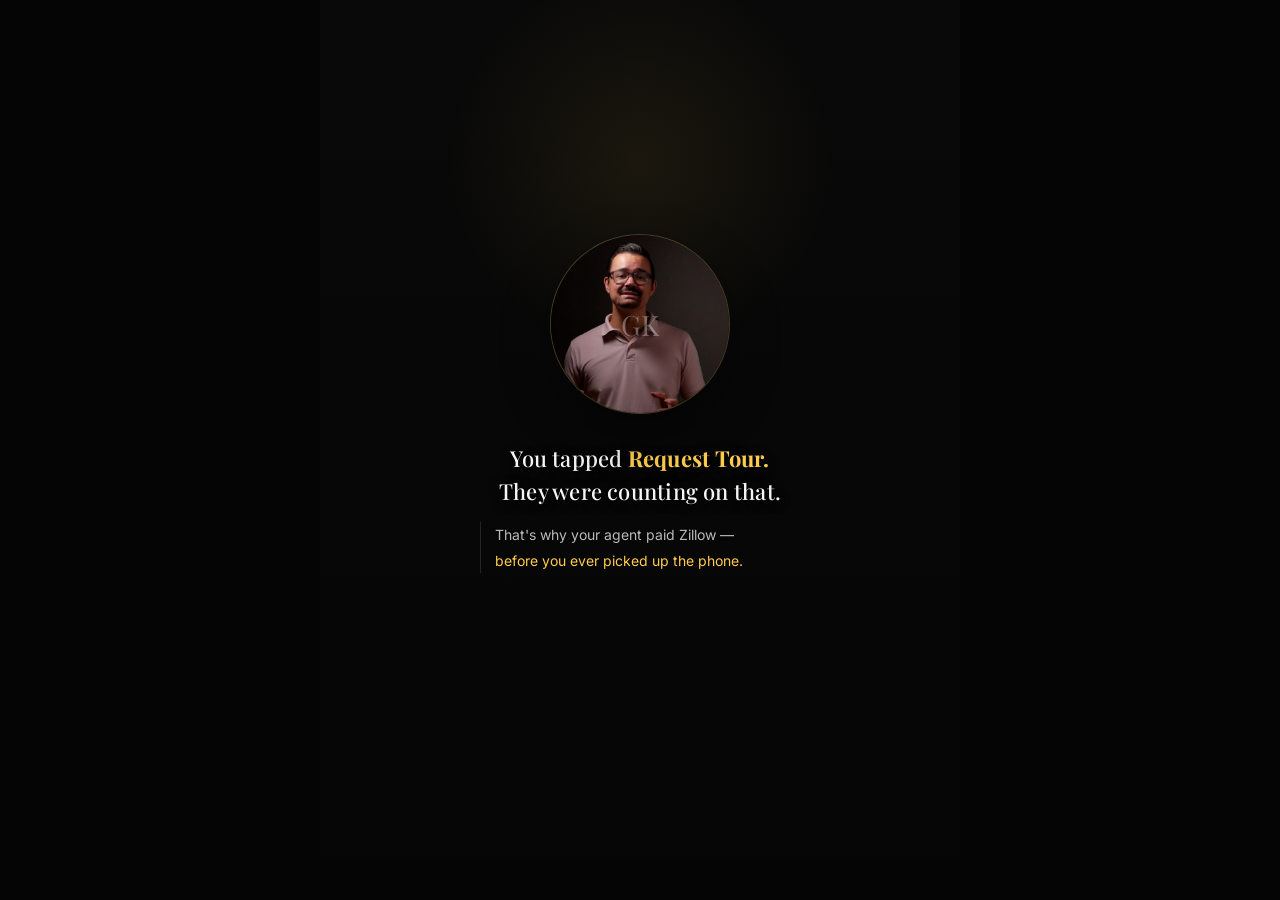
==== commit 5ed6a1f8: "Update index.html" ====
--- a/index.html
+++ b/index.html
@@ -45,7 +45,7 @@
       flex-direction:column;
       align-items:center;
       justify-content:center;
-      padding:34px 20px 38px;
+      padding:40px 28px 48px;
       background:
         radial-gradient(circle at 50% 18%, rgba(255,204,77,.08), transparent 24%),
         linear-gradient(180deg, #090909 0%, #050505 100%);
@@ -60,14 +60,14 @@
     }
 
     .intro-face{
-      width:172px;
-      height:172px;
+      width:180px;
+      height:180px;
       position:relative;
-      margin-bottom:24px;
+      margin-bottom:28px;
       flex-shrink:0;
       border-radius:50%;
       overflow:hidden;
-      border:1px solid rgba(255,204,77,.24);
+      border:1px solid rgba(255,204,77,.22);
       background:linear-gradient(180deg, #171717 0%, #101010 100%);
       box-shadow:0 20px 50px rgba(0,0,0,.45);
     }
@@ -102,7 +102,7 @@
       width:100%;
       max-width:320px;
       text-align:center;
-      margin-bottom:18px;
+      margin-bottom:42px;
     }
 
     .intro-main{
@@ -134,54 +134,6 @@
     .intro-detail em{
       font-style:normal;
       color:var(--gold);
-    }
-
-    .intro-icon-grid{
-      width:100%;
-      max-width:320px;
-      margin:0 0 18px;
-      opacity:0;
-      transform:translateY(10px);
-      transition:opacity .45s ease, transform .45s ease;
-    }
-
-    .intro-icon-grid.show{
-      opacity:1;
-      transform:translateY(0);
-    }
-
-    .intro-icon-grid .icon-card-grid{
-      grid-template-columns:repeat(2, minmax(0, 1fr));
-      gap:10px;
-    }
-
-    .intro-icon-grid .icon-card{
-      min-height:72px;
-      padding:12px;
-      border-radius:14px;
-      align-items:flex-start;
-      flex-direction:column;
-      gap:8px;
-      text-align:left;
-      box-shadow:0 8px 22px rgba(0,0,0,.2);
-    }
-
-    .intro-icon-grid .icon-card-copy{
-      width:100%;
-    }
-
-    .intro-icon-grid .icon-card-title{
-      font-size:13px;
-      line-height:1.2;
-    }
-
-    .intro-icon-grid .icon-card-sub{
-      display:none;
-    }
-
-    .intro-icon-grid .icon-card-ico{
-      width:18px;
-      height:18px;
     }
 
     .btn-reveal{
@@ -233,7 +185,7 @@
       overflow-y:auto;
       overflow-x:hidden;
       -webkit-overflow-scrolling:touch;
-      padding:0 0 20px;
+      padding-bottom:24px;
     }
 
     .main::-webkit-scrollbar{
@@ -241,18 +193,20 @@
     }
 
     .g-strip,
-    .hero,
-    .hero-sub,
-    .journey-grid-wrap{
+    .headline,
+    .tension-line,
+    .tension-sub,
+    .cards{
       opacity:0;
       transform:translateY(10px);
       transition:opacity .45s ease, transform .45s ease;
     }
 
     .g-strip.show,
-    .hero.show,
-    .hero-sub.show,
-    .journey-grid-wrap.show{
+    .headline.show,
+    .tension-line.show,
+    .tension-sub.show,
+    .cards.show{
       opacity:1;
       transform:translateY(0);
     }
@@ -261,12 +215,12 @@
       display:flex;
       align-items:flex-end;
       gap:0;
-      padding:18px 18px 0;
+      padding:20px 18px 0;
     }
 
     .gs-face{
-      width:60px;
-      height:60px;
+      width:58px;
+      height:58px;
       flex-shrink:0;
       position:relative;
       margin-bottom:-2px;
@@ -314,127 +268,262 @@
       letter-spacing:.03em;
     }
 
-    .hero{
-      padding:16px 18px 10px;
-    }
-
-    .hero-main{
+    .headline{
+      padding:16px 18px 18px;
+    }
+
+    .hl-main{
       font-family:var(--font-serif);
       font-size:32px;
       font-weight:700;
       color:var(--text-strong);
-      line-height:1.08;
-      margin-bottom:10px;
+      line-height:1.12;
+      margin-bottom:12px;
       letter-spacing:-.02em;
       text-shadow:0 2px 16px rgba(0,0,0,.45);
     }
 
-    .hero-main span{
+    .hl-main span{
       color:var(--gold);
     }
 
-    .hero-sub{
+    .hl-sub{
+      font-size:13px;
+      font-weight:400;
+      color:var(--text-soft);
+      line-height:1.75;
+      letter-spacing:.01em;
+      max-width:420px;
+    }
+
+    .tension-line{
+      padding:0 18px 4px;
+      font-size:12px;
+      font-weight:700;
+      color:var(--text);
+      letter-spacing:.02em;
+      line-height:1.5;
+    }
+
+    .tension-sub{
       padding:0 18px 16px;
+      font-size:11px;
+      font-weight:400;
+      color:var(--text-dim);
+      letter-spacing:.02em;
+      line-height:1.6;
+    }
+
+    .cards{
+      padding:0 14px;
+      display:flex;
+      flex-direction:column;
+      gap:10px;
+    }
+
+    .journey-card{
+      background:linear-gradient(180deg, rgba(20,20,20,.96) 0%, rgba(14,14,14,.96) 100%);
+      border:1px solid var(--line);
+      border-radius:16px;
+      overflow:hidden;
+      cursor:pointer;
+      opacity:0;
+      transform:translateY(16px);
+      transition:
+        opacity .45s ease,
+        transform .45s ease,
+        border-color .2s ease,
+        background .2s ease,
+        box-shadow .2s ease;
+      box-shadow:0 10px 26px rgba(0,0,0,.18);
+    }
+
+    .journey-card.show{
+      opacity:1;
+      transform:translateY(0);
+    }
+
+    .journey-card:hover{
+      border-color:var(--line-2);
+      background:linear-gradient(180deg, rgba(24,24,24,.98) 0%, rgba(16,16,16,.98) 100%);
+      box-shadow:0 14px 30px rgba(0,0,0,.24);
+    }
+
+    .journey-card:active{
+      transform:scale(.99);
+    }
+
+    .journey-card.primary{
+      border-left:3px solid var(--gold);
+    }
+
+    .journey-card.resume{
+      border-left:3px solid rgba(255,255,255,.34);
+    }
+
+    .journey-card.explore{
+      border-left:3px solid var(--gold);
+      border-color:var(--gold-line);
+      background:linear-gradient(180deg, rgba(255,204,77,.08) 0%, rgba(14,14,14,.96) 100%);
+    }
+
+    .journey-card-head{
+      display:flex;
+      align-items:center;
+      gap:14px;
+      padding:18px;
+      min-height:92px;
+      transition:min-height .28s ease, padding .28s ease, gap .28s ease;
+    }
+
+    .journey-card.stage-title .journey-card-head,
+    .journey-card.stage-detail .journey-card-head{
+      min-height:76px;
+      padding-bottom:14px;
+      gap:12px;
+    }
+
+    .journey-card-icon{
+      width:54px;
+      height:54px;
+      flex-shrink:0;
+      color:var(--gold);
+      transition:width .28s ease, height .28s ease, transform .28s ease, color .2s ease;
+    }
+
+    .journey-card.stage-title .journey-card-icon,
+    .journey-card.stage-detail .journey-card-icon{
+      width:22px;
+      height:22px;
+      transform:translateY(-1px);
+    }
+
+    .journey-card-body{
+      flex:1;
+      min-width:0;
+    }
+
+    .journey-card-title{
+      display:none;
+      font-family:var(--font-serif);
+      font-size:16px;
+      font-weight:600;
+      color:var(--text-strong);
+      line-height:1.35;
+      letter-spacing:-.01em;
+    }
+
+    .journey-card.stage-title .journey-card-title,
+    .journey-card.stage-detail .journey-card-title{
+      display:block;
+    }
+
+    .journey-card.resume .journey-card-title{
+      color:var(--text);
+    }
+
+    .journey-card-badge{
+      display:inline-block;
+      margin-left:8px;
+      padding:3px 7px;
+      border-radius:999px;
+      background:rgba(255,255,255,.06);
+      color:var(--text-dim);
+      font-size:9px;
+      font-weight:700;
+      letter-spacing:.08em;
+      text-transform:uppercase;
+      vertical-align:middle;
+    }
+
+    .journey-card-arrow{
+      flex-shrink:0;
+      font-size:15px;
+      color:var(--text-faint);
+      line-height:1;
+      transition:transform .28s ease, color .2s ease;
+    }
+
+    .journey-card.stage-icon .journey-card-arrow{
+      opacity:.35;
+    }
+
+    .journey-card.stage-title .journey-card-arrow{
+      transform:rotate(0deg);
+      color:var(--text-soft);
+    }
+
+    .journey-card.stage-detail .journey-card-arrow{
+      transform:rotate(90deg);
+      color:var(--gold);
+    }
+
+    .journey-card-detail{
+      max-height:0;
+      overflow:hidden;
+      opacity:0;
+      transition:max-height .45s cubic-bezier(.4,0,.2,1), opacity .3s ease;
+    }
+
+    .journey-card.stage-detail .journey-card-detail{
+      max-height:240px;
+      opacity:1;
+    }
+
+    .journey-card-detail-inner{
+      padding:0 18px 18px 54px;
+      border-top:1px solid var(--line);
+      padding-top:14px;
+    }
+
+    .journey-card-desc{
       font-size:13px;
       color:var(--text-soft);
-      line-height:1.72;
-      max-width:430px;
-    }
-
-    .journey-grid-wrap{
-      padding:0 14px;
-    }
-
-    .section-label{
-      font-size:10px;
-      font-weight:800;
-      letter-spacing:.12em;
-      text-transform:uppercase;
+      line-height:1.75;
+      letter-spacing:.01em;
+    }
+
+    .journey-card-commit{
+      display:block;
+      margin-top:12px;
+      padding-top:10px;
+      border-top:1px solid rgba(255,255,255,.06);
+      font-size:11px;
+      font-weight:600;
       color:var(--text-dim);
-      margin:0 4px 12px;
-    }
-
-    .journey-grid .icon-card-grid{
-      gap:10px;
-    }
-
-    .journey-grid .icon-card{
-      border-radius:16px;
-      align-items:flex-start;
-      padding:14px;
-      position:relative;
-      overflow:hidden;
-      box-shadow:0 10px 26px rgba(0,0,0,.18);
-    }
-
-    .journey-grid .icon-card::after{
-      content:"";
-      position:absolute;
-      inset:auto -20% -50% auto;
-      width:90px;
-      height:90px;
-      border-radius:50%;
-      background:radial-gradient(circle, rgba(255,204,77,.08), transparent 68%);
-      pointer-events:none;
-    }
-
-    .journey-grid .icon-card-title{
-      font-size:15px;
-      line-height:1.25;
-    }
-
-    .journey-grid .icon-card-sub{
-      font-size:11px;
-      line-height:1.55;
-      margin-top:5px;
-    }
-
-    .journey-grid .icon-card-ico{
-      width:20px;
-      height:20px;
-    }
-
-    .explore-card{
-      margin-bottom:10px;
-    }
-
-    .explore-card .icon-card{
-      border-color:var(--gold-line);
-      background:linear-gradient(180deg, rgba(255,204,77,.08) 0%, rgba(255,255,255,.03) 100%);
-    }
-
-    .resume-slot{
-      margin-bottom:10px;
-    }
-
-    .resume-slot .icon-card{
-      border-color:rgba(255,255,255,.18);
-    }
-
-    .footer-space{
-      height:22px;
+      letter-spacing:.02em;
+      line-height:1.6;
+    }
+
+    .journey-card.primary .journey-card-commit,
+    .journey-card.explore .journey-card-commit{
+      color:rgba(255,204,77,.72);
+    }
+
+    .spacer{
+      height:24px;
     }
 
     @media (max-width:430px){
       .intro{
-        padding:30px 18px 34px;
+        padding:32px 22px 40px;
       }
 
       .intro-face{
-        width:156px;
-        height:156px;
+        width:160px;
+        height:160px;
       }
 
       .intro-main{
         font-size:20px;
       }
 
-      .hero-main{
+      .hl-main{
         font-size:29px;
       }
 
-      .journey-grid .icon-card-title{
-        font-size:14px;
+      .journey-card-title{
+        font-size:15px;
       }
     }
   </style>
@@ -465,21 +554,19 @@
             They were counting on that.
           </div>
           <div class="intro-detail">
-            That’s why your agent paid Zillow —<br>
+            That's why your agent paid Zillow —<br>
             <em>before you ever picked up the phone.</em>
           </div>
         </div>
 
-        <div class="intro-icon-grid" id="intro-icon-grid"></div>
-
         <button class="btn-reveal" id="btn-reveal" type="button">
-          Show me what I’m missing
+          Show me what I'm missing
         </button>
       </div>
 
       <header class="hdr" id="hdr">
         <div class="hdr-l">
-          <div class="hdr-ico" id="hdr-home-ico"></div>
+          <div class="hdr-ico" id="hdr-home-icon"></div>
           <div>
             <div class="hdr-t">Home Buyer <span>Journey</span></div>
             <div class="hdr-s">George Kindler · The Closing Pros</div>
@@ -504,27 +591,25 @@
           </div>
         </div>
 
-        <section class="hero" id="hero">
-          <div class="hero-main">
-            Learn the buyer process<br>
-            <span>without the noise.</span>
+        <section class="headline" id="headline">
+          <div class="hl-main">
+            Where buyers lose money —<br>
+            <span>without realizing it.</span>
+          </div>
+          <div class="hl-sub">
+            Start anywhere, or follow the full journey from first contact to closing.
           </div>
         </section>
 
-        <div class="hero-sub" id="hero-sub">
-          Scan it faster. Start anywhere. Or follow the full journey from first contact to closing with icon-led chapter cards instead of walls of text.
+        <div class="tension-line" id="tension-line">
+          Most buyers skip the part that costs them. Don’t.
         </div>
-
-        <section class="journey-grid-wrap" id="journey-grid-wrap">
-          <div class="section-label">Start here</div>
-          <div class="resume-slot" id="resume-slot"></div>
-          <div class="explore-card" id="explore-card"></div>
-
-          <div class="section-label">Journey chapters</div>
-          <div class="journey-grid" id="journey-grid"></div>
-        </section>
-
-        <div class="footer-space"></div>
+        <div class="tension-sub" id="tension-sub">
+          Tap any section to open it, or follow the journey step by step.
+        </div>
+
+        <section class="cards" id="cards"></section>
+        <div class="spacer"></div>
       </main>
 
       <footer class="ftr" id="ftr">
@@ -550,102 +635,21 @@
       "use strict";
 
       var STORAGE_KEY = "stl_journey_v1";
-
-      var ICONS = {
-        house: '<svg viewBox="0 0 24 24" fill="none" aria-hidden="true"><path d="M3 11.5L12 4l9 7.5" stroke="currentColor" stroke-width="1.8" stroke-linecap="round" stroke-linejoin="round"></path><path d="M6.5 10.5V20h11V10.5" stroke="currentColor" stroke-width="1.8" stroke-linecap="round" stroke-linejoin="round"></path></svg>',
-        calculator: '<svg viewBox="0 0 24 24" fill="none" aria-hidden="true"><rect x="5" y="3.5" width="14" height="17" rx="2.5" stroke="currentColor" stroke-width="1.8"></rect><path d="M8 7.5h8" stroke="currentColor" stroke-width="1.8" stroke-linecap="round"></path><path d="M8 12h2M14 12h2M8 16h2M14 16h2" stroke="currentColor" stroke-width="1.8" stroke-linecap="round"></path></svg>',
-        target: '<svg viewBox="0 0 24 24" fill="none" aria-hidden="true"><circle cx="12" cy="12" r="8" stroke="currentColor" stroke-width="1.8"></circle><circle cx="12" cy="12" r="4" stroke="currentColor" stroke-width="1.8"></circle><circle cx="12" cy="12" r="1.25" fill="currentColor"></circle></svg>',
-        document: '<svg viewBox="0 0 24 24" fill="none" aria-hidden="true"><path d="M8 3.5h6l4 4V20a1.5 1.5 0 0 1-1.5 1.5h-8A1.5 1.5 0 0 1 7 20V5a1.5 1.5 0 0 1 1.5-1.5Z" stroke="currentColor" stroke-width="1.8" stroke-linejoin="round"></path><path d="M14 3.5V8h4" stroke="currentColor" stroke-width="1.8" stroke-linejoin="round"></path><path d="M9.5 12h5M9.5 15.5h5" stroke="currentColor" stroke-width="1.8" stroke-linecap="round"></path></svg>',
-        calendar: '<svg viewBox="0 0 24 24" fill="none" aria-hidden="true"><rect x="4" y="5.5" width="16" height="14" rx="2.5" stroke="currentColor" stroke-width="1.8"></rect><path d="M8 3.5v4M16 3.5v4M4 9.5h16" stroke="currentColor" stroke-width="1.8" stroke-linecap="round"></path></svg>',
-        magnifier: '<svg viewBox="0 0 24 24" fill="none" aria-hidden="true"><circle cx="10.5" cy="10.5" r="5.5" stroke="currentColor" stroke-width="1.8"></circle><path d="M15 15l4.5 4.5" stroke="currentColor" stroke-width="1.8" stroke-linecap="round"></path></svg>',
-        route: '<svg viewBox="0 0 24 24" fill="none" aria-hidden="true"><circle cx="6" cy="18" r="2" fill="currentColor"></circle><circle cx="18" cy="6" r="2" fill="currentColor"></circle><path d="M8 18c3 0 3-4 6-4s3-4 4-8" stroke="currentColor" stroke-width="1.8" stroke-linecap="round"></path></svg>',
-        key: '<svg viewBox="0 0 24 24" fill="none" aria-hidden="true"><circle cx="8.5" cy="12" r="3.5" stroke="currentColor" stroke-width="1.8"></circle><path d="M12 12h7m-2 0v-2m-2 2v2" stroke="currentColor" stroke-width="1.8" stroke-linecap="round" stroke-linejoin="round"></path></svg>',
-        contact: '<svg viewBox="0 0 24 24" fill="none" aria-hidden="true"><path d="M6 5.5h12A1.5 1.5 0 0 1 19.5 7v10A1.5 1.5 0 0 1 18 18.5H6A1.5 1.5 0 0 1 4.5 17V7A1.5 1.5 0 0 1 6 5.5Z" stroke="currentColor" stroke-width="1.8"></path><path d="M5 7l7 5 7-5" stroke="currentColor" stroke-width="1.8" stroke-linecap="round" stroke-linejoin="round"></path></svg>',
-        map: '<svg viewBox="0 0 24 24" fill="none" aria-hidden="true"><path d="M4.5 6.5 9 4l6 2.5 4.5-2v13L15 20l-6-2.5-4.5 2v-13Z" stroke="currentColor" stroke-width="1.8" stroke-linejoin="round"></path><path d="M9 4v13.5M15 6.5V20" stroke="currentColor" stroke-width="1.8"></path></svg>'
-      };
-
-      var JOURNEY_CARDS = [
-        {
-          icon: "contact",
-          title: "Contact Agent",
-          sub: "What actually happens the moment you tap.",
-          file: "01-preapproval.html",
-          event: "start"
-        },
-        {
-          icon: "calculator",
-          title: "Affordability",
-          sub: "What your approval actually means.",
-          file: "02-affordability.html",
-          event: "afford"
-        },
-        {
-          icon: "house",
-          title: "The Interior",
-          sub: "How George reads a house on entry.",
-          file: "03-interior.html",
-          event: "interior"
-        },
-        {
-          icon: "target",
-          title: "Pre-Offer",
-          sub: "Competition, urgency, and leverage.",
-          file: "05-pre-offer.html",
-          event: "offer"
-        },
-        {
-          icon: "document",
-          title: "Under Contract",
-          sub: "Where deals quietly go sideways.",
-          file: "06-under-contract.html",
-          event: "contract"
-        },
-        {
-          icon: "calendar",
-          title: "Deadlines",
-          sub: "Three clocks running at once.",
-          file: "06b-deadlines.html",
-          event: "deadlines"
-        },
-        {
-          icon: "magnifier",
-          title: "Inspection",
-          sub: "What buyers miss and later pay for.",
-          file: "07-inspection.html",
-          event: "inspect"
-        },
-        {
-          icon: "route",
-          title: "Walk-Through",
-          sub: "Condition verification before signing.",
-          file: "08-walkthrough.html",
-          event: "walkthrough"
-        },
-        {
-          icon: "key",
-          title: "Closing",
-          sub: "What you’re signing and what matters.",
-          file: "09-closing.html",
-          event: "closing"
+      var platform = window.SharedPlatform;
+
+      function byId(id) {
+        return document.getElementById(id);
+      }
+
+      function track(eventName, payload) {
+        if (platform && typeof platform.track === "function") {
+          platform.track(eventName, payload || {});
+          return;
         }
-      ];
-
-      var INTRO_ICON_CARDS = [
-        { icon: "contact", title: "Lead Flow" },
-        { icon: "calculator", title: "Budget" },
-        { icon: "house", title: "Condition" },
-        { icon: "key", title: "Closing" }
-      ];
-
-      var EXPLORE_CARD = [
-        {
-          icon: "map",
-          title: "Explore the Buyer Journey",
-          sub: "See the full route as one connected experience.",
-          file: "01-preapproval.html",
-          event: "explore_journey"
+        if (typeof window.gtag === "function") {
+          window.gtag("event", eventName, payload || {});
         }
-      ];
+      }
 
       function loadState() {
         try {
@@ -686,59 +690,149 @@
         } catch (error) {}
       }
 
-      function track(eventName, payload) {
-        if (typeof window.gtag === "function") {
-          window.gtag("event", eventName, payload || {});
+      var CARD_DATA = [
+        {
+          id: "explore",
+          icon: "map",
+          file: "01-preapproval.html",
+          event: "explore_journey",
+          title: "Explore the Buyer Journey",
+          desc: "See the full route from first contact to closing — in order, with all nine chapters connected.",
+          commit: "Follow the full journey step by step.",
+          cardClass: "explore"
+        },
+        {
+          id: "c0",
+          icon: "contact",
+          file: "01-preapproval.html",
+          event: "start",
+          title: "What actually happens when you click “Contact Agent”",
+          desc: "The agent who calls you paid to be there. That changes everything before you ever see a house.",
+          commit: "Start here if you haven’t made any moves yet.",
+          cardClass: "primary"
+        },
+        {
+          id: "c1",
+          icon: "calculator",
+          file: "02-affordability.html",
+          event: "afford",
+          title: "Where buyers accidentally overpay — before they even make an offer <span class=\"journey-card-badge\">Ch. 2</span>",
+          desc: "The number your lender approved is not the number you should spend. Most agents never make that distinction.",
+          commit: "I will never tell you to max it out."
+        },
+        {
+          id: "c2",
+          icon: "house",
+          file: "03-interior.html",
+          event: "interior",
+          title: "What I look at the moment we walk in — and what you should too <span class=\"journey-card-badge\">Ch. 3</span>",
+          desc: "Most buyers look at countertops and paint. I look at the basement, the panel, the roof, and the mechanicals. Walk through a house the way I do.",
+          commit: "What costs money is rarely what costs paint."
+        },
+        {
+          id: "c3",
+          icon: "target",
+          file: "05-pre-offer.html",
+          event: "offer",
+          title: "Where buyers get pushed into offers they can’t take back <span class=\"journey-card-badge\">Ch. 4</span>",
+          desc: "Competing offers, manufactured urgency, escalation clauses. What agents say, what it means, and what actually gets your offer accepted.",
+          commit: "No version held back. All of it."
+        },
+        {
+          id: "c4",
+          icon: "document",
+          file: "06-under-contract.html",
+          event: "contract",
+          title: "Offer accepted: where deals fall apart <span class=\"journey-card-badge\">Ch. 5</span>",
+          desc: "Earnest money. Inspection windows. Day Zero actions. Small mistakes here can quietly kill a deal after you think you’re safe.",
+          commit: "This is where most buyers lose control. You won’t."
+        },
+        {
+          id: "c5",
+          icon: "calendar",
+          file: "06b-deadlines.html",
+          event: "deadlines",
+          title: "Three deadlines running in parallel — miss any one and the protection is gone <span class=\"journey-card-badge\">Ch. 6</span>",
+          desc: "Loan contingency. Appraisal. Title. They all run simultaneously from Day 1. Every one has a hard stop. I track all three so nothing slips.",
+          commit: "Miss a deadline once and you can’t un-miss it."
+        },
+        {
+          id: "c6",
+          icon: "magnifier",
+          file: "07-inspection.html",
+          event: "inspect",
+          title: "This is where buyers miss the problems they end up paying for <span class=\"journey-card-badge\">Ch. 7</span>",
+          desc: "By the time most buyers read the inspection report, their earnest money is already at risk. The items that matter most are rarely the ones at the top.",
+          commit: "It’s not my house. I will never overlook a repair to get you to close."
+        },
+        {
+          id: "c7",
+          icon: "route",
+          file: "08-walkthrough.html",
+          event: "walkthrough",
+          title: "The final walk-through is not a second showing — it’s a condition verification <span class=\"journey-card-badge\">Ch. 8</span>",
+          desc: "Same condition as the day you made the offer. Agreed repairs complete. Seller out. Utilities on. If anything is wrong, you address it before you sign — not after.",
+          commit: "After you sign, your leverage is gone."
+        },
+        {
+          id: "c8",
+          icon: "key",
+          file: "09-closing.html",
+          event: "closing",
+          title: "What you’re signing at closing — and what most buyers don’t catch <span class=\"journey-card-badge\">Ch. 9</span>",
+          desc: "The final walk. The closing table. The documents. Wire fraud. What the note and deed of trust actually say. Your job is to fall in love with the house.",
+          commit: "My job is to make sure you don’t own a disaster."
         }
-      }
-
-      function byId(id) {
-        return document.getElementById(id);
-      }
+      ];
 
       function renderIcon(name) {
-        return ICONS[name] || ICONS.house;
-      }
-
-      function renderCards(targetId, cards) {
-        var target = byId(targetId);
-        if (!target) return;
-
-        target.innerHTML =
-          '<div class="icon-card-grid">' +
-            cards.map(function (card) {
-              return (
-                '<button class="icon-card" type="button" data-file="' + card.file + '" data-event="' + card.event + '">' +
-                  '<span class="icon-card-ico">' + renderIcon(card.icon) + "</span>" +
-                  '<span class="icon-card-copy">' +
-                    '<span class="icon-card-title">' + card.title + "</span>" +
-                    (card.sub ? '<span class="icon-card-sub">' + card.sub + "</span>" : "") +
-                  "</span>" +
-                "</button>"
-              );
-            }).join("") +
-          "</div>";
-
-        Array.prototype.forEach.call(target.querySelectorAll(".icon-card"), function (button) {
-          button.addEventListener("click", function () {
-            var file = button.getAttribute("data-file");
-            var eventName = button.getAttribute("data-event");
-            if (eventName) {
-              state.jumpEntry = eventName;
-              saveState();
-              track("journey_entry", { entry_point: eventName });
-            }
-            if (file) {
-              window.location.href = file;
-            }
+        if (platform && typeof platform.renderIcon === "function") {
+          return platform.renderIcon(name);
+        }
+        return "";
+      }
+
+      function go(file, eventName) {
+        state.jumpEntry = eventName;
+        saveState();
+        track("journey_entry", { entry_point: eventName });
+        window.location.href = file;
+      }
+
+      function createCardHTML(card) {
+        return (
+          '<div class="journey-card stage-icon ' + (card.cardClass || "") + '" id="' + card.id + '" data-file="' + card.file + '" data-event="' + card.event + '">' +
+            '<div class="journey-card-head">' +
+              '<div class="journey-card-icon">' + renderIcon(card.icon) + '</div>' +
+              '<div class="journey-card-body">' +
+                '<div class="journey-card-title">' + card.title + '</div>' +
+              '</div>' +
+              '<span class="journey-card-arrow">&#8250;</span>' +
+            '</div>' +
+            '<div class="journey-card-detail">' +
+              '<div class="journey-card-detail-inner">' +
+                '<div class="journey-card-desc">' + card.desc + '</div>' +
+                '<span class="journey-card-commit">' + card.commit + '</span>' +
+              '</div>' +
+            '</div>' +
+          '</div>'
+        );
+      }
+
+      function renderCards() {
+        var cards = byId("cards");
+        if (!cards) return;
+
+        cards.innerHTML = CARD_DATA.map(createCardHTML).join("");
+
+        Array.prototype.forEach.call(cards.querySelectorAll(".journey-card"), function (card) {
+          card.addEventListener("click", function () {
+            advanceCard(card);
           });
         });
       }
 
-      function renderResumeCard() {
-        var slot = byId("resume-slot");
-        if (!slot) return;
-
+      function insertResumeCard() {
         var files = {
           1: "01-preapproval.html",
           2: "02-affordability.html",
@@ -754,27 +848,73 @@
         var labels = {
           1: "Pre-Approval",
           2: "Affordability",
-          3: "The Interior",
+          3: "Interior Showing",
           4: "Pre-Offer Strategy",
           5: "Under Contract",
-          6: "Deadlines",
-          7: "Inspection",
-          8: "Walk-Through",
-          9: "Closing"
+          6: "The Deadlines",
+          7: "Inspection Report",
+          8: "Final Walk-Through",
+          9: "Closing Day"
         };
 
-        if (!state.lastChapter || state.lastChapter < 2 || !files[state.lastChapter]) {
-          slot.innerHTML = "";
+        if (!state.lastChapter || state.lastChapter < 2 || !files[state.lastChapter]) return;
+
+        var cards = byId("cards");
+        if (!cards) return;
+
+        var chapter = state.lastChapter;
+        var resumeHTML = createCardHTML({
+          id: "resume-card",
+          icon: "route",
+          file: files[chapter],
+          event: "resume_ch" + chapter,
+          title: "Continue where you left off — Chapter " + chapter + ", " + labels[chapter],
+          desc: "Pick back up where you stopped in the journey.",
+          commit: "Continue from your last chapter.",
+          cardClass: "resume"
+        });
+
+        cards.insertAdjacentHTML("afterbegin", resumeHTML);
+
+        var resumeCard = byId("resume-card");
+        if (resumeCard) {
+          resumeCard.addEventListener("click", function () {
+            advanceCard(resumeCard);
+          });
+        }
+      }
+
+      function advanceCard(card) {
+        var stage = card.dataset.stage || "icon";
+
+        if (stage === "icon") {
+          collapseOtherCards(card);
+          card.dataset.stage = "title";
+          card.classList.remove("stage-icon", "stage-detail");
+          card.classList.add("stage-title");
           return;
         }
 
-        renderCards("resume-slot", [{
-          icon: "route",
-          title: "Resume Chapter " + state.lastChapter,
-          sub: labels[state.lastChapter],
-          file: files[state.lastChapter],
-          event: "resume_ch" + state.lastChapter
-        }]);
+        if (stage === "title") {
+          collapseOtherCards(card);
+          card.dataset.stage = "detail";
+          card.classList.remove("stage-icon", "stage-title");
+          card.classList.add("stage-detail");
+          return;
+        }
+
+        go(card.getAttribute("data-file"), card.getAttribute("data-event") || "start");
+      }
+
+      function collapseOtherCards(activeCard) {
+        var cards = document.querySelectorAll(".journey-card");
+        Array.prototype.forEach.call(cards, function (card) {
+          if (card !== activeCard) {
+            card.dataset.stage = "icon";
+            card.classList.remove("stage-title", "stage-detail");
+            card.classList.add("stage-icon");
+          }
+        });
       }
 
       function showRevealButton() {
@@ -782,11 +922,6 @@
           var button = byId("btn-reveal");
           if (button) button.classList.add("show");
         }, 1100);
-
-        window.setTimeout(function () {
-          var grid = byId("intro-icon-grid");
-          if (grid) grid.classList.add("show");
-        }, 600);
       }
 
       function revealSite() {
@@ -795,9 +930,10 @@
         var header = byId("hdr");
         var footer = byId("ftr");
         var gStrip = byId("g-strip");
-        var hero = byId("hero");
-        var heroSub = byId("hero-sub");
-        var journeyGridWrap = byId("journey-grid-wrap");
+        var headline = byId("headline");
+        var tensionLine = byId("tension-line");
+        var tensionSub = byId("tension-sub");
+        var cards = byId("cards");
 
         if (face) face.classList.add("swapped");
 
@@ -812,15 +948,26 @@
 
         window.setTimeout(function () {
           if (gStrip) gStrip.classList.add("show");
-          if (hero) hero.classList.add("show");
-          if (heroSub) heroSub.classList.add("show");
-        }, 900);
-
-        window.setTimeout(function () {
-          if (journeyGridWrap) journeyGridWrap.classList.add("show");
-        }, 1150);
-
+          if (headline) headline.classList.add("show");
+          if (tensionLine) tensionLine.classList.add("show");
+          if (tensionSub) tensionSub.classList.add("show");
+          if (cards) cards.classList.add("show");
+        }, 930);
+
+        animateCards();
         track("journey_intro_tap", {});
+      }
+
+      function animateCards() {
+        var list = Array.prototype.slice.call(document.querySelectorAll(".journey-card"));
+        var baseDelay = 1400;
+        var interval = 220;
+
+        list.forEach(function (card, index) {
+          window.setTimeout(function () {
+            card.classList.add("show");
+          }, baseDelay + index * interval);
+        });
       }
 
       function bindEvents() {
@@ -831,22 +978,16 @@
       }
 
       function init() {
-        var hdrIcon = byId("hdr-home-ico");
-        if (hdrIcon) hdrIcon.innerHTML = renderIcon("house");
-
-        renderCards("intro-icon-grid", INTRO_ICON_CARDS.map(function (card, index) {
-          return {
-            icon: card.icon,
-            title: card.title,
-            sub: "",
-            file: "",
-            event: "intro_icon_" + index
-          };
-        }));
-
-        renderCards("explore-card", EXPLORE_CARD);
-        renderCards("journey-grid", JOURNEY_CARDS);
-        renderResumeCard();
+        if (!platform || typeof platform.renderIcon !== "function") {
+          setTimeout(init, 30);
+          return;
+        }
+
+        var hdrIcon = byId("hdr-home-icon");
+        if (hdrIcon) hdrIcon.innerHTML = platform.renderIcon("house");
+
+        renderCards();
+        insertResumeCard();
         bindEvents();
         showRevealButton();
       }
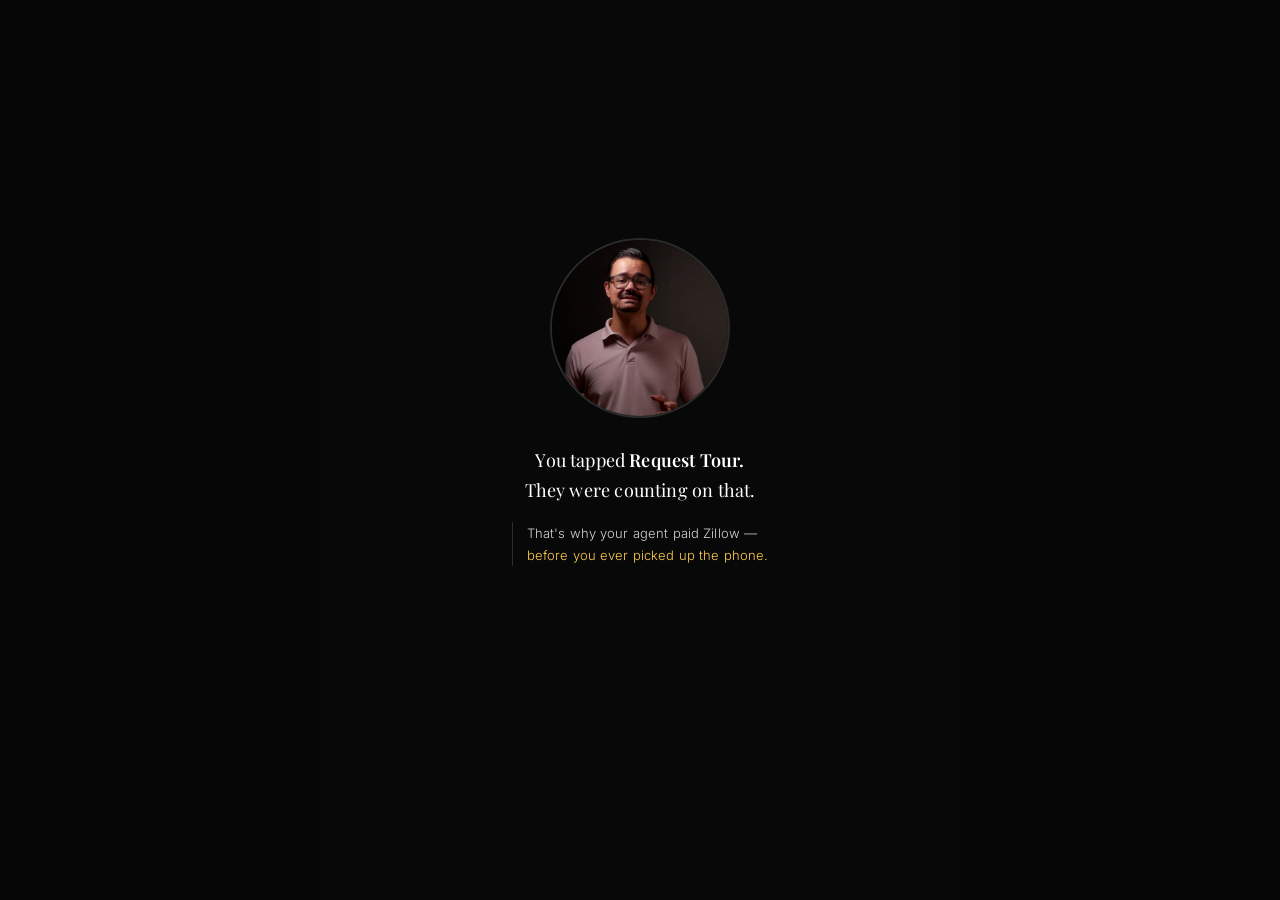
==== commit 210910a2: "Add files via upload" ====
--- a/index.html
+++ b/index.html
@@ -1,999 +1,936 @@
-<!-- /index.html -->
 <!DOCTYPE html>
 <html lang="en">
 <head>
-  <meta charset="UTF-8">
-  <meta
-    name="viewport"
-    content="width=device-width, initial-scale=1.0, maximum-scale=1.0, user-scalable=no"
-  >
-  <title>Home Buyer Journey · George Kindler</title>
-
-  <script async src="https://www.googletagmanager.com/gtag/js?id=G-EEE14BZT9P"></script>
-  <script>
-    window.dataLayer = window.dataLayer || [];
-    function gtag(){ dataLayer.push(arguments); }
-    gtag("js", new Date());
-    gtag("config", "G-EEE14BZT9P");
-  </script>
-
-  <link
-    href="https://fonts.googleapis.com/css2?family=Playfair+Display:wght@400;500;600;700&family=Inter:wght@300;400;500;600;700;800&display=swap"
-    rel="stylesheet"
-  >
-  <link rel="stylesheet" href="shared.css">
-  <script defer src="shared.js"></script>
-
-  <style>
-    .index-shell{
-      width:100%;
-      height:100%;
-      display:flex;
-      flex-direction:column;
-      min-height:0;
-      position:relative;
-      background:
-        radial-gradient(circle at top, rgba(255,255,255,.03), transparent 30%),
-        linear-gradient(180deg, #080808 0%, #050505 100%);
+<meta charset="UTF-8">
+<meta name="viewport" content="width=device-width, initial-scale=1.0, maximum-scale=1.0, user-scalable=no">
+<title>Home Buyer Journey · George Kindler</title>
+
+<!-- GA4 -->
+<script async src="https://www.googletagmanager.com/gtag/js?id=G-EEE14BZT9P"></script>
+<script>window.dataLayer=window.dataLayer||[];function gtag(){dataLayer.push(arguments);}gtag('js',new Date());gtag('config','G-EEE14BZT9P');</script>
+
+<!-- Fonts -->
+<link href="https://fonts.googleapis.com/css2?family=Playfair+Display:wght@400;500;600;700&family=Inter:wght@300;400;500;600&display=swap" rel="stylesheet">
+
+<!-- Shared visual system -->
+<link rel="stylesheet" href="shared.css">
+
+<style>
+/* ============================================================
+   INDEX-ONLY STYLES
+   shared.css owns the global system.
+   This block owns only what is unique to index.html.
+   ============================================================ */
+
+/* ── LAYOUT ── */
+.idx-app {
+  width: 100%;
+  max-width: 100%;
+  height: 100vh;
+  height: 100dvh;
+  display: flex;
+  flex-direction: column;
+  overflow: hidden;
+  position: relative;
+  background: #080808;
+}
+@media (min-width: 768px)  { .idx-app { max-width: 540px; margin: 0 auto; } }
+@media (min-width: 1024px) { .idx-app { max-width: 640px; } }
+
+/* ── INTRO OVERLAY ── */
+.intro {
+  position: absolute;
+  inset: 0;
+  z-index: 200;
+  background: #080808;
+  display: flex;
+  flex-direction: column;
+  align-items: center;
+  justify-content: center;
+  padding: 40px 36px 48px;
+  transition: opacity .6s ease, transform .6s ease;
+}
+.intro.gone {
+  opacity: 0;
+  pointer-events: none;
+  transform: translateY(-6px);
+}
+
+/* George — intro face */
+.intro-face {
+  width: 180px;
+  height: 180px;
+  position: relative;
+  margin-bottom: 28px;
+  flex-shrink: 0;
+  border-radius: 50%;
+  overflow: hidden;
+  border: 2px solid #2a2a2a;
+  background: #111111;
+}
+.intro-face img {
+  position: absolute;
+  inset: 0;
+  width: 100%;
+  height: 100%;
+  object-fit: cover;
+  object-position: center top;
+  transition: opacity .65s ease;
+}
+.intro-face img.raised  { opacity: 1; }
+.intro-face img.normal  { opacity: 0; }
+.intro-face.swapped img.raised { opacity: 0; }
+.intro-face.swapped img.normal { opacity: 1; }
+.intro-face .fb {
+  position: absolute;
+  inset: 0;
+  display: flex;
+  align-items: center;
+  justify-content: center;
+  font-family: var(--font-serif);
+  font-size: 28px;
+  color: rgba(255,255,255,.2);
+  z-index: -1;
+}
+
+/* Intro copy */
+.intro-copy {
+  text-align: center;
+  max-width: 280px;
+  margin-bottom: 44px;
+}
+.intro-main {
+  font-family: var(--font-serif);
+  font-size: 18px;
+  font-weight: 400;
+  color: #ffffff;
+  line-height: 1.65;
+  margin-bottom: 16px;
+  letter-spacing: .01em;
+}
+.intro-main strong { font-weight: 600; }
+.intro-detail {
+  font-family: var(--font-sans);
+  font-size: 13px;
+  font-weight: 300;
+  color: rgba(255,255,255,.82);
+  line-height: 1.7;
+  border-left: 1px solid rgba(255,255,255,.15);
+  padding: 0 0 0 14px;
+  text-align: left;
+  letter-spacing: .01em;
+}
+.intro-detail em {
+  font-style: normal;
+  color: #FFCC4D;
+}
+
+/* Reveal button */
+.btn-reveal {
+  font-family: var(--font-sans);
+  font-size: 13px;
+  font-weight: 600;
+  letter-spacing: .08em;
+  text-transform: uppercase;
+  color: #080808;
+  background: #ffffff;
+  border: none;
+  border-radius: 3px;
+  padding: 14px 36px;
+  cursor: pointer;
+  opacity: 0;
+  transform: translateY(8px);
+  pointer-events: none;
+  transition: opacity .35s ease, transform .35s ease, background .15s;
+  -webkit-appearance: none;
+  appearance: none;
+}
+.btn-reveal.show {
+  opacity: 1;
+  transform: translateY(0);
+  pointer-events: all;
+}
+.btn-reveal:hover  { background: rgba(255,255,255,.88); }
+.btn-reveal:active { transform: scale(.97) !important; }
+
+/* ── HEADER (hidden until reveal) ── */
+.hdr.idx-hidden {
+  opacity: 0;
+  transform: translateY(-100%);
+  transition: opacity .4s ease, transform .4s ease;
+}
+.hdr.idx-visible {
+  opacity: 1;
+  transform: translateY(0);
+}
+
+/* ── SCROLLABLE MAIN ── */
+.idx-main {
+  flex: 1;
+  overflow-y: auto;
+  overflow-x: hidden;
+  -webkit-overflow-scrolling: touch;
+  padding: 0 0 20px;
+  min-height: 0;
+}
+.idx-main::-webkit-scrollbar { display: none; }
+
+/* ── GEORGE STRIP ── */
+.g-strip {
+  display: flex;
+  align-items: flex-end;
+  gap: 0;
+  padding: 20px 18px 0;
+  opacity: 0;
+  transform: translateY(10px);
+  transition: opacity .4s ease, transform .4s ease;
+}
+.g-strip.show { opacity: 1; transform: translateY(0); }
+
+.gs-face {
+  width: 58px;
+  height: 58px;
+  flex-shrink: 0;
+  position: relative;
+  margin-bottom: -2px;
+  border-radius: 50%;
+  overflow: hidden;
+  border: 1px solid #2a2a2a;
+}
+.gs-face img {
+  width: 100%;
+  height: 100%;
+  object-fit: cover;
+  object-position: center top;
+  display: block;
+}
+.gs-face .fb {
+  position: absolute;
+  inset: 0;
+  display: flex;
+  align-items: flex-end;
+  justify-content: center;
+  font-family: var(--font-serif);
+  font-size: 14px;
+  color: rgba(255,255,255,.2);
+  z-index: -1;
+}
+.gs-info {
+  padding-left: 12px;
+  padding-bottom: 6px;
+  flex: 1;
+}
+.gs-name {
+  font-family: var(--font-serif);
+  font-size: 13px;
+  font-weight: 600;
+  color: #ffffff;
+  margin-bottom: 2px;
+}
+.gs-tag {
+  font-family: var(--font-sans);
+  font-size: 10px;
+  font-weight: 400;
+  color: rgba(255,255,255,.82);
+  letter-spacing: .02em;
+}
+
+/* ── HEADLINE ── */
+.headline {
+  padding: 16px 18px 18px;
+  opacity: 0;
+  transform: translateY(10px);
+  transition: opacity .4s ease, transform .4s ease;
+}
+.headline.show { opacity: 1; transform: translateY(0); }
+
+.hl-main {
+  font-family: var(--font-serif);
+  font-size: 30px;
+  font-weight: 700;
+  color: #ffffff;
+  line-height: 1.12;
+  margin-bottom: 10px;
+  letter-spacing: -.01em;
+}
+.hl-main span { color: #FFCC4D; }
+
+.hl-sub {
+  font-family: var(--font-sans);
+  font-size: 12px;
+  font-weight: 400;
+  color: rgba(255,255,255,.82);
+  line-height: 1.65;
+  letter-spacing: .01em;
+}
+
+/* ── TENSION CUE ── */
+.tension-line {
+  font-family: var(--font-sans);
+  font-size: 12px;
+  font-weight: 600;
+  color: rgba(255,255,255,.82);
+  letter-spacing: .02em;
+  line-height: 1.5;
+  padding: 0 18px 4px;
+  opacity: 0;
+  transition: opacity .4s ease;
+}
+.tension-line.show { opacity: 1; }
+
+.tension-sub {
+  font-family: var(--font-sans);
+  font-size: 11px;
+  font-weight: 400;
+  color: rgba(255,255,255,.65);
+  letter-spacing: .02em;
+  line-height: 1.5;
+  padding: 0 18px 16px;
+  opacity: 0;
+  transition: opacity .4s ease;
+}
+.tension-sub.show { opacity: 1; }
+
+/* ── ICON CARD GRID ── */
+/*
+  Post-intro interaction:
+  State 0 (default): large icon only, no text, all cards same size
+  State 1 (clicked once): all icons shrink, clicked card shows title
+  State 2 (clicked twice): clicked card shows title + summary + commit
+  State 3 (clicked three times): navigate
+*/
+
+.idx-cards {
+  padding: 0 14px;
+  display: grid;
+  grid-template-columns: repeat(3, 1fr);
+  gap: 10px;
+  opacity: 0;
+  transition: opacity .4s ease;
+}
+.idx-cards.show { opacity: 1; }
+
+/* Each chapter card */
+.ch-card {
+  background: rgba(255,255,255,.025);
+  border: 1px solid #282828;
+  border-radius: 18px;
+  display: flex;
+  flex-direction: column;
+  align-items: center;
+  justify-content: center;
+  padding: 20px 10px 16px;
+  cursor: pointer;
+  transition:
+    border-color .2s ease,
+    background .2s ease,
+    transform .15s ease,
+    padding .3s ease;
+  position: relative;
+  min-height: 96px;
+  -webkit-tap-highlight-color: transparent;
+}
+
+.ch-card:active { transform: scale(.97); }
+
+/* State: any card clicked — grid compresses, icons shrink */
+.idx-cards.activated .ch-card {
+  padding: 14px 8px 12px;
+  min-height: 80px;
+}
+
+/* Active card — highlighted */
+.ch-card.active {
+  border-color: rgba(255,204,77,.5);
+  background: rgba(255,204,77,.05);
+}
+
+/* Icon image — 56px default, shrinks when grid activated */
+.ch-card-ico {
+  width: 56px;
+  height: 56px;
+  display: flex;
+  align-items: center;
+  justify-content: center;
+  transition: width .3s ease, height .3s ease;
+  flex-shrink: 0;
+}
+.ch-card-ico img {
+  width: 100%;
+  height: 100%;
+  object-fit: contain;
+  display: block;
+}
+
+/* Fallback number shown when PNG missing */
+.ch-card-ico .ico-fallback {
+  font-family: var(--font-serif);
+  font-size: 28px;
+  font-weight: 700;
+  color: #FFCC4D;
+  line-height: 1;
+}
+
+/* Shrink icon after first click anywhere */
+.idx-cards.activated .ch-card-ico {
+  width: 36px;
+  height: 36px;
+}
+.idx-cards.activated .ch-card-ico .ico-fallback {
+  font-size: 20px;
+}
+
+/* Title — hidden until state 1 */
+.ch-card-title {
+  display: none;
+  font-family: var(--font-serif);
+  font-size: 12px;
+  font-weight: 600;
+  color: #ffffff;
+  line-height: 1.35;
+  text-align: center;
+  margin-top: 10px;
+  letter-spacing: -.005em;
+}
+.ch-card.active .ch-card-title {
+  display: block;
+}
+
+/* Summary + commit — hidden until state 2 */
+.ch-card-detail {
+  display: none;
+  margin-top: 8px;
+  padding-top: 8px;
+  border-top: 1px solid rgba(255,255,255,.08);
+  width: 100%;
+}
+.ch-card.revealed .ch-card-detail {
+  display: block;
+}
+.ch-card-desc {
+  font-family: var(--font-sans);
+  font-size: 10px;
+  font-weight: 400;
+  color: rgba(255,255,255,.65);
+  line-height: 1.6;
+  text-align: center;
+  letter-spacing: .01em;
+}
+.ch-card-commit {
+  display: block;
+  margin-top: 6px;
+  font-family: var(--font-sans);
+  font-size: 9px;
+  font-weight: 600;
+  color: rgba(255,204,77,.7);
+  letter-spacing: .03em;
+  text-align: center;
+  line-height: 1.4;
+}
+
+/* Ch 1 primary accent */
+.ch-card.primary {
+  border-left: 2px solid #FFCC4D;
+}
+
+/* ── RESUME CARD ── */
+.resume-card {
+  margin: 0 14px 10px;
+  background: rgba(255,255,255,.02);
+  border: 1px solid rgba(255,255,255,.12);
+  border-left: 3px solid rgba(255,255,255,.3);
+  border-radius: 10px;
+  padding: 14px 16px;
+  display: flex;
+  align-items: center;
+  justify-content: space-between;
+  cursor: pointer;
+  opacity: 0;
+  transition: opacity .4s ease, border-color .18s, background .18s;
+}
+.resume-card.show { opacity: 1; }
+.resume-card:hover { border-color: rgba(255,255,255,.22); background: rgba(255,255,255,.035); }
+.resume-lbl {
+  font-family: var(--font-serif);
+  font-size: 13px;
+  font-weight: 600;
+  color: rgba(255,255,255,.92);
+  line-height: 1.3;
+  flex: 1;
+}
+.resume-arr {
+  font-size: 16px;
+  color: rgba(255,255,255,.3);
+  flex-shrink: 0;
+  margin-left: 10px;
+}
+
+/* ── FOOTER (hidden until reveal) ── */
+.idx-ftr {
+  background: rgba(5,5,5,.98);
+  border-top: 1px solid #1e1e1e;
+  padding: 8px 16px calc(10px + env(safe-area-inset-bottom, 0px));
+  display: flex;
+  align-items: center;
+  justify-content: space-between;
+  gap: 10px;
+  flex-shrink: 0;
+  opacity: 0;
+  transform: translateY(100%);
+  transition: opacity .4s ease, transform .4s ease;
+}
+.idx-ftr.show {
+  opacity: 1;
+  transform: translateY(0);
+}
+.idx-ftr-l {
+  font-family: var(--font-sans);
+  font-size: 9px;
+  font-weight: 400;
+  color: rgba(255,255,255,.4);
+  line-height: 1.6;
+  letter-spacing: .02em;
+}
+.idx-ftr-r a {
+  font-family: var(--font-sans);
+  font-size: 9px;
+  font-weight: 500;
+  letter-spacing: .06em;
+  text-transform: uppercase;
+  color: #FFCC4D;
+  text-decoration: none;
+  opacity: .7;
+  transition: opacity .15s;
+}
+.idx-ftr-r a:hover { opacity: 1; }
+
+/* Spacer at bottom of scroll */
+.idx-spacer { height: 20px; }
+</style>
+</head>
+
+<body>
+<div class="idx-app">
+
+  <!-- ═══════════════════════════════════
+       PHASE 1 — CINEMATIC INTRO
+       Copy preserved exactly from original.
+       No changes permitted here.
+  ════════════════════════════════════ -->
+  <div class="intro" id="intro">
+
+    <div class="intro-face" id="intro-face">
+      <img class="raised"
+           src="assets/george-serious.png"
+           alt="George Kindler"
+           onerror="this.style.display='none'">
+      <img class="normal"
+           src="assets/george-welcome.png"
+           alt="George Kindler"
+           onerror="this.style.display='none'">
+      <div class="fb">GK</div>
+    </div>
+
+    <div class="intro-copy">
+      <div class="intro-main">
+        You tapped <strong>Request Tour.</strong><br>
+        They were counting on that.
+      </div>
+      <div class="intro-detail">
+        That's why your agent paid Zillow &mdash;<br>
+        <em>before you ever picked up the phone.</em>
+      </div>
+    </div>
+
+    <button class="btn-reveal" id="btn-reveal" type="button">
+      Show me what I'm missing
+    </button>
+
+  </div><!-- /intro -->
+
+
+  <!-- ═══════════════════════════════════
+       HEADER
+  ════════════════════════════════════ -->
+  <header class="hdr idx-hidden" id="hdr">
+    <div class="hdr-l">
+      <svg class="hdr-ico" viewBox="0 0 26 26" fill="none">
+        <rect width="26" height="26" rx="5" fill="#111111"/>
+        <path d="M13 4L3 12h3v9h6v-5h2v5h6V12h3L13 4z" fill="white" opacity=".9"/>
+        <path d="M18 18l3-3-3-3M21 15H13" stroke="#D4A017" stroke-width="1.5" stroke-linecap="round" stroke-linejoin="round"/>
+      </svg>
+      <div>
+        <div class="hdr-t">Home Buyer <span>Journey</span></div>
+        <div class="hdr-s">George Kindler &middot; The Closing Pros</div>
+      </div>
+    </div>
+    <a class="btn-at" href="https://gkindler-help.github.io/stl-buyer-guide/index.html">&larr; All Tools</a>
+  </header>
+
+
+  <!-- ═══════════════════════════════════
+       MAIN — scrollable
+  ════════════════════════════════════ -->
+  <div class="idx-main" id="idx-main">
+
+    <!-- George strip -->
+    <div class="g-strip" id="g-strip">
+      <div class="gs-face">
+        <img src="assets/george-welcome.png"
+             alt="George Kindler"
+             onerror="this.style.display='none'">
+        <div class="fb">GK</div>
+      </div>
+      <div class="gs-info">
+        <div class="gs-name">George Kindler</div>
+        <div class="gs-tag">The Closing Pros LLC &middot; 314.435.1087</div>
+      </div>
+    </div>
+
+    <!-- Headline -->
+    <div class="headline" id="headline">
+      <div class="hl-main">Where buyers lose money &mdash;<br><span>without realizing it.</span></div>
+      <div class="hl-sub">Start anywhere &mdash; or follow the full journey from start to closing.</div>
+    </div>
+
+    <!-- Tension cue -->
+    <div class="tension-line" id="tension-line">Most buyers skip the part that costs them. Don&rsquo;t.</div>
+    <div class="tension-sub"  id="tension-sub">Tap any section to open it &mdash; or follow the journey step by step.</div>
+
+    <!-- Resume card (injected by JS if applicable) -->
+    <div id="resume-slot"></div>
+
+    <!-- ═══════════════════════════════════
+         ICON CARD GRID
+         3-click interaction:
+           Click 1 → activates grid (icons shrink), shows this card's title
+           Click 2 → reveals summary + commit on this card
+           Click 3 → navigates to chapter
+    ════════════════════════════════════ -->
+    <div class="idx-cards" id="idx-cards">
+
+      <!-- Ch. 1 — Pre-Approval -->
+      <div class="ch-card primary" id="cc0" data-file="01-preapproval.html" data-event="start">
+        <div class="ch-card-ico" id="ico0">
+          <img src="assets/icon-ch1.png" alt="" onerror="this.parentNode.innerHTML='<span class=\'ico-fallback\'>1</span>'">
+        </div>
+        <div class="ch-card-title">What actually happens when you click &ldquo;Contact Agent&rdquo;</div>
+        <div class="ch-card-detail">
+          <div class="ch-card-desc">The agent who calls you paid to be there. That changes everything before you ever see a house.</div>
+          <span class="ch-card-commit">Start here if you haven&rsquo;t made any moves yet.</span>
+        </div>
+      </div>
+
+      <!-- Ch. 2 — Affordability -->
+      <div class="ch-card" id="cc1" data-file="02-affordability.html" data-event="afford">
+        <div class="ch-card-ico" id="ico1">
+          <img src="assets/icon-ch2.png" alt="" onerror="this.parentNode.innerHTML='<span class=\'ico-fallback\'>2</span>'">
+        </div>
+        <div class="ch-card-title">Where buyers accidentally overpay &mdash; before they even make an offer</div>
+        <div class="ch-card-detail">
+          <div class="ch-card-desc">The number your lender approved is not the number you should spend. Most agents never make that distinction.</div>
+          <span class="ch-card-commit">I will never tell you to max it out.</span>
+        </div>
+      </div>
+
+      <!-- Ch. 3 — Interior -->
+      <div class="ch-card" id="cc2" data-file="03-interior.html" data-event="interior">
+        <div class="ch-card-ico" id="ico2">
+          <img src="assets/icon-ch3.png" alt="" onerror="this.parentNode.innerHTML='<span class=\'ico-fallback\'>3</span>'">
+        </div>
+        <div class="ch-card-title">What I look at the moment we walk in &mdash; and what you should too</div>
+        <div class="ch-card-detail">
+          <div class="ch-card-desc">Most buyers look at countertops and paint. I look at the basement, the panel, the roof, and the mechanicals. Walk through a house the way I do.</div>
+          <span class="ch-card-commit">What costs money is rarely what costs paint.</span>
+        </div>
+      </div>
+
+      <!-- Ch. 4 — Pre-Offer -->
+      <div class="ch-card" id="cc3" data-file="05-pre-offer.html" data-event="offer">
+        <div class="ch-card-ico" id="ico3">
+          <img src="assets/icon-ch4.png" alt="" onerror="this.parentNode.innerHTML='<span class=\'ico-fallback\'>4</span>'">
+        </div>
+        <div class="ch-card-title">Where buyers get pushed into offers they can&rsquo;t take back</div>
+        <div class="ch-card-detail">
+          <div class="ch-card-desc">Competing offers, manufactured urgency, escalation clauses. What agents say, what it means, and what actually gets your offer accepted.</div>
+          <span class="ch-card-commit">No version held back. All of it.</span>
+        </div>
+      </div>
+
+      <!-- Ch. 5 — Under Contract -->
+      <div class="ch-card" id="cc4" data-file="06-under-contract.html" data-event="contract">
+        <div class="ch-card-ico" id="ico4">
+          <img src="assets/icon-ch5.png" alt="" onerror="this.parentNode.innerHTML='<span class=\'ico-fallback\'>5</span>'">
+        </div>
+        <div class="ch-card-title">Offer accepted: where deals fall apart</div>
+        <div class="ch-card-detail">
+          <div class="ch-card-desc">Earnest money. Inspection windows. Day Zero actions. Small mistakes here can quietly kill a deal after you think you&rsquo;re safe.</div>
+          <span class="ch-card-commit">This is where most buyers lose control. You won&rsquo;t.</span>
+        </div>
+      </div>
+
+      <!-- Ch. 6 — Deadlines -->
+      <div class="ch-card" id="cc5" data-file="06b-deadlines.html" data-event="deadlines">
+        <div class="ch-card-ico" id="ico5">
+          <img src="assets/icon-ch6.png" alt="" onerror="this.parentNode.innerHTML='<span class=\'ico-fallback\'>6</span>'">
+        </div>
+        <div class="ch-card-title">Three deadlines running in parallel &mdash; miss any one and the protection is gone</div>
+        <div class="ch-card-detail">
+          <div class="ch-card-desc">Loan contingency. Appraisal. Title. They all run simultaneously from Day 1. Every one has a hard stop. I track all three so nothing slips.</div>
+          <span class="ch-card-commit">Miss a deadline once and you can&rsquo;t un-miss it.</span>
+        </div>
+      </div>
+
+      <!-- Ch. 7 — Inspection -->
+      <div class="ch-card" id="cc6" data-file="07-inspection.html" data-event="inspect">
+        <div class="ch-card-ico" id="ico6">
+          <img src="assets/icon-ch7.png" alt="" onerror="this.parentNode.innerHTML='<span class=\'ico-fallback\'>7</span>'">
+        </div>
+        <div class="ch-card-title">This is where buyers miss the problems they end up paying for</div>
+        <div class="ch-card-detail">
+          <div class="ch-card-desc">By the time most buyers read the inspection report, their earnest money is already at risk. The items that matter most are rarely the ones at the top.</div>
+          <span class="ch-card-commit">It&rsquo;s not my house. I will never overlook a repair to get you to close.</span>
+        </div>
+      </div>
+
+      <!-- Ch. 8 — Walk-Through -->
+      <div class="ch-card" id="cc7" data-file="08-walkthrough.html" data-event="walkthrough">
+        <div class="ch-card-ico" id="ico7">
+          <img src="assets/icon-ch8.png" alt="" onerror="this.parentNode.innerHTML='<span class=\'ico-fallback\'>8</span>'">
+        </div>
+        <div class="ch-card-title">The final walk-through is not a second showing &mdash; it&rsquo;s a condition verification</div>
+        <div class="ch-card-detail">
+          <div class="ch-card-desc">Same condition as the day you made the offer. Agreed repairs complete. Seller out. Utilities on. If anything is wrong, you address it before you sign &mdash; not after.</div>
+          <span class="ch-card-commit">After you sign, your leverage is gone.</span>
+        </div>
+      </div>
+
+      <!-- Ch. 9 — Closing -->
+      <div class="ch-card" id="cc8" data-file="09-closing.html" data-event="closing">
+        <div class="ch-card-ico" id="ico8">
+          <img src="assets/icon-ch9.png" alt="" onerror="this.parentNode.innerHTML='<span class=\'ico-fallback\'>9</span>'">
+        </div>
+        <div class="ch-card-title">What you&rsquo;re signing at closing &mdash; and what most buyers don&rsquo;t catch</div>
+        <div class="ch-card-detail">
+          <div class="ch-card-desc">The final walk. The closing table. The documents. Wire fraud. What the note and deed of trust actually say. Your job is to fall in love with the house.</div>
+          <span class="ch-card-commit">My job is to make sure you don&rsquo;t own a disaster.</span>
+        </div>
+      </div>
+
+    </div><!-- /idx-cards -->
+
+    <div class="idx-spacer"></div>
+
+  </div><!-- /idx-main -->
+
+
+  <!-- ═══════════════════════════════════
+       FOOTER
+  ════════════════════════════════════ -->
+  <footer class="idx-ftr" id="ftr">
+    <div class="idx-ftr-l">
+      George Kindler &middot; 314.435.1087<br>
+      The Closing Pros LLC &middot; Licensed Missouri Agent
+    </div>
+    <div class="idx-ftr-r">
+      <a href="https://sites.google.com/view/st-louis-real-estate-guides/freestlouisrealestateguides"
+         target="_blank" rel="noopener">Free Guides &rarr;</a>
+    </div>
+  </footer>
+
+</div><!-- /idx-app -->
+
+
+<script>
+(function () {
+  'use strict';
+
+  /* ── STATE ── */
+  var SK = 'stl_journey_v1';
+  var S  = { amount:280000, loan:'conventional', zip:'63123',
+             lessons:[], lastChapter:1, lastStep:0,
+             chaptersVisited:[], jumpEntry:null };
+  try {
+    var sv = JSON.parse(localStorage.getItem(SK) || '{}');
+    if (sv.loan) Object.assign(S, sv);
+  } catch (e) {}
+  function save() { try { localStorage.setItem(SK, JSON.stringify(S)); } catch (e) {} }
+
+  /* ── SHOW REVEAL BUTTON AFTER 1.2s ── */
+  window.addEventListener('load', function () {
+    setTimeout(function () {
+      var b = document.getElementById('btn-reveal');
+      if (b) b.classList.add('show');
+    }, 1200);
+  });
+
+  /* ── REVEAL BUTTON CLICK ── */
+  document.getElementById('btn-reveal').addEventListener('click', revealSite);
+
+  function revealSite() {
+    /* Swap George face */
+    var face = document.getElementById('intro-face');
+    if (face) face.classList.add('swapped');
+
+    /* Fade intro */
+    setTimeout(function () {
+      var intro = document.getElementById('intro');
+      if (intro) intro.classList.add('gone');
+    }, 520);
+
+    /* Header + footer */
+    setTimeout(function () {
+      var h = document.getElementById('hdr');
+      var f = document.getElementById('ftr');
+      if (h) { h.classList.remove('idx-hidden'); h.classList.add('idx-visible'); }
+      if (f) f.classList.add('show');
+    }, 680);
+
+    /* George strip + headline + tension */
+    setTimeout(function () {
+      var gs = document.getElementById('g-strip');
+      var hl = document.getElementById('headline');
+      var tl = document.getElementById('tension-line');
+      var ts = document.getElementById('tension-sub');
+      if (gs) gs.classList.add('show');
+      if (hl) hl.classList.add('show');
+      if (tl) tl.classList.add('show');
+      if (ts) ts.classList.add('show');
+    }, 980);
+
+    /* Icon grid arrives */
+    setTimeout(function () {
+      var grid = document.getElementById('idx-cards');
+      if (grid) grid.classList.add('show');
+    }, 1400);
+
+    /* Resume card check */
+    setTimeout(checkResume, 1600);
+
+    if (typeof gtag === 'function') gtag('event', 'journey_intro_tap', {});
+  }
+
+  /* ── 3-CLICK CARD INTERACTION ── */
+  /*
+    clickState per card:
+      0 = untouched (icon only)
+      1 = first click — grid activates, title shown
+      2 = second click — detail revealed
+      3 = third click — navigate
+  */
+  var gridActivated = false;
+
+  var cards = document.querySelectorAll('.ch-card');
+  Array.prototype.forEach.call(cards, function (card) {
+    card._clickState = 0;
+    card.addEventListener('click', function () { handleCardClick(card); });
+  });
+
+  function handleCardClick(card) {
+    var state = card._clickState || 0;
+
+    if (state === 0) {
+      /* First click — activate grid, show this card's title */
+      activateGrid();
+      setActiveCard(card);
+      card._clickState = 1;
+      return;
     }
 
-    .intro{
-      position:absolute;
-      inset:0;
-      z-index:200;
-      display:flex;
-      flex-direction:column;
-      align-items:center;
-      justify-content:center;
-      padding:40px 28px 48px;
-      background:
-        radial-gradient(circle at 50% 18%, rgba(255,204,77,.08), transparent 24%),
-        linear-gradient(180deg, #090909 0%, #050505 100%);
-      transition:opacity .6s ease, transform .6s ease, visibility .6s ease;
+    if (state === 1) {
+      /* Second click — only if this card is already active */
+      if (!card.classList.contains('active')) {
+        /* Clicked a different card — just switch active */
+        setActiveCard(card);
+        card._clickState = 1;
+        return;
+      }
+      /* Reveal detail */
+      card.classList.add('revealed');
+      card._clickState = 2;
+      return;
     }
 
-    .intro.gone{
-      opacity:0;
-      transform:translateY(-8px);
-      visibility:hidden;
-      pointer-events:none;
+    if (state === 2) {
+      if (!card.classList.contains('active')) {
+        setActiveCard(card);
+        card._clickState = 1;
+        return;
+      }
+      /* Third click — navigate */
+      navigate(card);
     }
-
-    .intro-face{
-      width:180px;
-      height:180px;
-      position:relative;
-      margin-bottom:28px;
-      flex-shrink:0;
-      border-radius:50%;
-      overflow:hidden;
-      border:1px solid rgba(255,204,77,.22);
-      background:linear-gradient(180deg, #171717 0%, #101010 100%);
-      box-shadow:0 20px 50px rgba(0,0,0,.45);
-    }
-
-    .intro-face img{
-      position:absolute;
-      inset:0;
-      width:100%;
-      height:100%;
-      object-fit:cover;
-      object-position:center top;
-      transition:opacity .7s ease;
-    }
-
-    .intro-face img.raised{opacity:1;}
-    .intro-face img.normal{opacity:0;}
-    .intro-face.swapped img.raised{opacity:0;}
-    .intro-face.swapped img.normal{opacity:1;}
-
-    .intro-face .fb{
-      position:absolute;
-      inset:0;
-      display:flex;
-      align-items:center;
-      justify-content:center;
-      font-family:var(--font-serif);
-      font-size:28px;
-      color:var(--text-faint);
-    }
-
-    .intro-copy{
-      width:100%;
-      max-width:320px;
-      text-align:center;
-      margin-bottom:42px;
-    }
-
-    .intro-main{
-      font-family:var(--font-serif);
-      font-size:22px;
-      font-weight:500;
-      line-height:1.5;
-      color:var(--text-strong);
-      margin-bottom:14px;
-      letter-spacing:.01em;
-      text-shadow:0 2px 12px rgba(0,0,0,.5);
-    }
-
-    .intro-main strong{
-      color:var(--gold);
-      font-weight:700;
-    }
-
-    .intro-detail{
-      font-size:14px;
-      font-weight:400;
-      line-height:1.8;
-      color:var(--text-soft);
-      border-left:1px solid rgba(255,255,255,.12);
-      padding-left:14px;
-      text-align:left;
-    }
-
-    .intro-detail em{
-      font-style:normal;
-      color:var(--gold);
-    }
-
-    .btn-reveal{
-      padding:14px 28px;
-      border:none;
-      border-radius:999px;
-      background:var(--white);
-      color:#080808;
-      font-size:12px;
-      font-weight:800;
-      letter-spacing:.1em;
-      text-transform:uppercase;
-      cursor:pointer;
-      opacity:0;
-      transform:translateY(10px);
-      pointer-events:none;
-      transition:opacity .35s ease, transform .35s ease, opacity .15s ease;
-      appearance:none;
-      box-shadow:0 10px 28px rgba(0,0,0,.28);
-    }
-
-    .btn-reveal.show{
-      opacity:1;
-      transform:translateY(0);
-      pointer-events:auto;
-    }
-
-    .btn-reveal:hover{opacity:.92;}
-    .btn-reveal:active{transform:scale(.985);}
-
-    .hdr,
-    .ftr{
-      opacity:0;
-      transition:opacity .45s ease, transform .45s ease;
-    }
-
-    .hdr{transform:translateY(-100%);}
-    .ftr{transform:translateY(100%);}
-
-    .hdr.show,
-    .ftr.show{
-      opacity:1;
-      transform:translateY(0);
-    }
-
-    .main{
-      flex:1;
-      min-height:0;
-      overflow-y:auto;
-      overflow-x:hidden;
-      -webkit-overflow-scrolling:touch;
-      padding-bottom:24px;
-    }
-
-    .main::-webkit-scrollbar{
-      display:none;
-    }
-
-    .g-strip,
-    .headline,
-    .tension-line,
-    .tension-sub,
-    .cards{
-      opacity:0;
-      transform:translateY(10px);
-      transition:opacity .45s ease, transform .45s ease;
-    }
-
-    .g-strip.show,
-    .headline.show,
-    .tension-line.show,
-    .tension-sub.show,
-    .cards.show{
-      opacity:1;
-      transform:translateY(0);
-    }
-
-    .g-strip{
-      display:flex;
-      align-items:flex-end;
-      gap:0;
-      padding:20px 18px 0;
-    }
-
-    .gs-face{
-      width:58px;
-      height:58px;
-      flex-shrink:0;
-      position:relative;
-      margin-bottom:-2px;
-      border-radius:50%;
-      overflow:hidden;
-      border:1px solid var(--line-2);
-      background:var(--surface-2);
-    }
-
-    .gs-face img{
-      width:100%;
-      height:100%;
-      object-fit:cover;
-      object-position:center top;
-    }
-
-    .gs-face .fb{
-      position:absolute;
-      inset:0;
-      display:flex;
-      align-items:flex-end;
-      justify-content:center;
-      font-family:var(--font-serif);
-      font-size:14px;
-      color:var(--text-faint);
-    }
-
-    .gs-info{
-      flex:1;
-      padding-left:12px;
-      padding-bottom:6px;
-    }
-
-    .gs-name{
-      font-family:var(--font-serif);
-      font-size:14px;
-      font-weight:600;
-      color:var(--text-strong);
-      margin-bottom:2px;
-    }
-
-    .gs-tag{
-      font-size:10px;
-      color:var(--text-dim);
-      letter-spacing:.03em;
-    }
-
-    .headline{
-      padding:16px 18px 18px;
-    }
-
-    .hl-main{
-      font-family:var(--font-serif);
-      font-size:32px;
-      font-weight:700;
-      color:var(--text-strong);
-      line-height:1.12;
-      margin-bottom:12px;
-      letter-spacing:-.02em;
-      text-shadow:0 2px 16px rgba(0,0,0,.45);
-    }
-
-    .hl-main span{
-      color:var(--gold);
-    }
-
-    .hl-sub{
-      font-size:13px;
-      font-weight:400;
-      color:var(--text-soft);
-      line-height:1.75;
-      letter-spacing:.01em;
-      max-width:420px;
-    }
-
-    .tension-line{
-      padding:0 18px 4px;
-      font-size:12px;
-      font-weight:700;
-      color:var(--text);
-      letter-spacing:.02em;
-      line-height:1.5;
-    }
-
-    .tension-sub{
-      padding:0 18px 16px;
-      font-size:11px;
-      font-weight:400;
-      color:var(--text-dim);
-      letter-spacing:.02em;
-      line-height:1.6;
-    }
-
-    .cards{
-      padding:0 14px;
-      display:flex;
-      flex-direction:column;
-      gap:10px;
-    }
-
-    .journey-card{
-      background:linear-gradient(180deg, rgba(20,20,20,.96) 0%, rgba(14,14,14,.96) 100%);
-      border:1px solid var(--line);
-      border-radius:16px;
-      overflow:hidden;
-      cursor:pointer;
-      opacity:0;
-      transform:translateY(16px);
-      transition:
-        opacity .45s ease,
-        transform .45s ease,
-        border-color .2s ease,
-        background .2s ease,
-        box-shadow .2s ease;
-      box-shadow:0 10px 26px rgba(0,0,0,.18);
-    }
-
-    .journey-card.show{
-      opacity:1;
-      transform:translateY(0);
-    }
-
-    .journey-card:hover{
-      border-color:var(--line-2);
-      background:linear-gradient(180deg, rgba(24,24,24,.98) 0%, rgba(16,16,16,.98) 100%);
-      box-shadow:0 14px 30px rgba(0,0,0,.24);
-    }
-
-    .journey-card:active{
-      transform:scale(.99);
-    }
-
-    .journey-card.primary{
-      border-left:3px solid var(--gold);
-    }
-
-    .journey-card.resume{
-      border-left:3px solid rgba(255,255,255,.34);
-    }
-
-    .journey-card.explore{
-      border-left:3px solid var(--gold);
-      border-color:var(--gold-line);
-      background:linear-gradient(180deg, rgba(255,204,77,.08) 0%, rgba(14,14,14,.96) 100%);
-    }
-
-    .journey-card-head{
-      display:flex;
-      align-items:center;
-      gap:14px;
-      padding:18px;
-      min-height:92px;
-      transition:min-height .28s ease, padding .28s ease, gap .28s ease;
-    }
-
-    .journey-card.stage-title .journey-card-head,
-    .journey-card.stage-detail .journey-card-head{
-      min-height:76px;
-      padding-bottom:14px;
-      gap:12px;
-    }
-
-    .journey-card-icon{
-      width:54px;
-      height:54px;
-      flex-shrink:0;
-      color:var(--gold);
-      transition:width .28s ease, height .28s ease, transform .28s ease, color .2s ease;
-    }
-
-    .journey-card.stage-title .journey-card-icon,
-    .journey-card.stage-detail .journey-card-icon{
-      width:22px;
-      height:22px;
-      transform:translateY(-1px);
-    }
-
-    .journey-card-body{
-      flex:1;
-      min-width:0;
-    }
-
-    .journey-card-title{
-      display:none;
-      font-family:var(--font-serif);
-      font-size:16px;
-      font-weight:600;
-      color:var(--text-strong);
-      line-height:1.35;
-      letter-spacing:-.01em;
-    }
-
-    .journey-card.stage-title .journey-card-title,
-    .journey-card.stage-detail .journey-card-title{
-      display:block;
-    }
-
-    .journey-card.resume .journey-card-title{
-      color:var(--text);
-    }
-
-    .journey-card-badge{
-      display:inline-block;
-      margin-left:8px;
-      padding:3px 7px;
-      border-radius:999px;
-      background:rgba(255,255,255,.06);
-      color:var(--text-dim);
-      font-size:9px;
-      font-weight:700;
-      letter-spacing:.08em;
-      text-transform:uppercase;
-      vertical-align:middle;
-    }
-
-    .journey-card-arrow{
-      flex-shrink:0;
-      font-size:15px;
-      color:var(--text-faint);
-      line-height:1;
-      transition:transform .28s ease, color .2s ease;
-    }
-
-    .journey-card.stage-icon .journey-card-arrow{
-      opacity:.35;
-    }
-
-    .journey-card.stage-title .journey-card-arrow{
-      transform:rotate(0deg);
-      color:var(--text-soft);
-    }
-
-    .journey-card.stage-detail .journey-card-arrow{
-      transform:rotate(90deg);
-      color:var(--gold);
-    }
-
-    .journey-card-detail{
-      max-height:0;
-      overflow:hidden;
-      opacity:0;
-      transition:max-height .45s cubic-bezier(.4,0,.2,1), opacity .3s ease;
-    }
-
-    .journey-card.stage-detail .journey-card-detail{
-      max-height:240px;
-      opacity:1;
-    }
-
-    .journey-card-detail-inner{
-      padding:0 18px 18px 54px;
-      border-top:1px solid var(--line);
-      padding-top:14px;
-    }
-
-    .journey-card-desc{
-      font-size:13px;
-      color:var(--text-soft);
-      line-height:1.75;
-      letter-spacing:.01em;
-    }
-
-    .journey-card-commit{
-      display:block;
-      margin-top:12px;
-      padding-top:10px;
-      border-top:1px solid rgba(255,255,255,.06);
-      font-size:11px;
-      font-weight:600;
-      color:var(--text-dim);
-      letter-spacing:.02em;
-      line-height:1.6;
-    }
-
-    .journey-card.primary .journey-card-commit,
-    .journey-card.explore .journey-card-commit{
-      color:rgba(255,204,77,.72);
-    }
-
-    .spacer{
-      height:24px;
-    }
-
-    @media (max-width:430px){
-      .intro{
-        padding:32px 22px 40px;
+  }
+
+  function activateGrid() {
+    if (gridActivated) return;
+    gridActivated = true;
+    var grid = document.getElementById('idx-cards');
+    if (grid) grid.classList.add('activated');
+  }
+
+  function setActiveCard(card) {
+    /* Deactivate all others */
+    Array.prototype.forEach.call(cards, function (c) {
+      if (c !== card) {
+        c.classList.remove('active', 'revealed');
+        c._clickState = gridActivated ? 0 : 0;
       }
-
-      .intro-face{
-        width:160px;
-        height:160px;
-      }
-
-      .intro-main{
-        font-size:20px;
-      }
-
-      .hl-main{
-        font-size:29px;
-      }
-
-      .journey-card-title{
-        font-size:15px;
-      }
-    }
-  </style>
-</head>
-<body>
-  <div class="app">
-    <div class="index-shell">
-      <div class="intro" id="intro">
-        <div class="intro-face" id="intro-face">
-          <img
-            class="raised"
-            src="assets/george-serious.png"
-            alt="George Kindler"
-            onerror="this.style.display='none'"
-          >
-          <img
-            class="normal"
-            src="assets/george-welcome.png"
-            alt="George Kindler"
-            onerror="this.style.display='none'"
-          >
-          <div class="fb">GK</div>
-        </div>
-
-        <div class="intro-copy">
-          <div class="intro-main">
-            You tapped <strong>Request Tour.</strong><br>
-            They were counting on that.
-          </div>
-          <div class="intro-detail">
-            That's why your agent paid Zillow —<br>
-            <em>before you ever picked up the phone.</em>
-          </div>
-        </div>
-
-        <button class="btn-reveal" id="btn-reveal" type="button">
-          Show me what I'm missing
-        </button>
-      </div>
-
-      <header class="hdr" id="hdr">
-        <div class="hdr-l">
-          <div class="hdr-ico" id="hdr-home-icon"></div>
-          <div>
-            <div class="hdr-t">Home Buyer <span>Journey</span></div>
-            <div class="hdr-s">George Kindler · The Closing Pros</div>
-          </div>
-        </div>
-        <a class="btn-at" href="https://gkindler-help.github.io/stl-buyer-guide/index.html">&larr; All Tools</a>
-      </header>
-
-      <main class="main" id="main">
-        <div class="g-strip" id="g-strip">
-          <div class="gs-face">
-            <img
-              src="assets/george-welcome.png"
-              alt="George Kindler"
-              onerror="this.style.display='none'"
-            >
-            <div class="fb">GK</div>
-          </div>
-          <div class="gs-info">
-            <div class="gs-name">George Kindler</div>
-            <div class="gs-tag">The Closing Pros LLC · 314.435.1087</div>
-          </div>
-        </div>
-
-        <section class="headline" id="headline">
-          <div class="hl-main">
-            Where buyers lose money —<br>
-            <span>without realizing it.</span>
-          </div>
-          <div class="hl-sub">
-            Start anywhere, or follow the full journey from first contact to closing.
-          </div>
-        </section>
-
-        <div class="tension-line" id="tension-line">
-          Most buyers skip the part that costs them. Don’t.
-        </div>
-        <div class="tension-sub" id="tension-sub">
-          Tap any section to open it, or follow the journey step by step.
-        </div>
-
-        <section class="cards" id="cards"></section>
-        <div class="spacer"></div>
-      </main>
-
-      <footer class="ftr" id="ftr">
-        <div class="ftr-l">
-          George Kindler · 314.435.1087<br>
-          The Closing Pros LLC · Licensed Missouri Agent
-        </div>
-        <div class="ftr-r">
-          <a
-            href="https://sites.google.com/view/st-louis-real-estate-guides/freestlouisrealestateguides"
-            target="_blank"
-            rel="noopener"
-          >
-            Free Guides &rarr;
-          </a>
-        </div>
-      </footer>
-    </div>
-  </div>
-
-  <script>
-    (function () {
-      "use strict";
-
-      var STORAGE_KEY = "stl_journey_v1";
-      var platform = window.SharedPlatform;
-
-      function byId(id) {
-        return document.getElementById(id);
-      }
-
-      function track(eventName, payload) {
-        if (platform && typeof platform.track === "function") {
-          platform.track(eventName, payload || {});
-          return;
-        }
-        if (typeof window.gtag === "function") {
-          window.gtag("event", eventName, payload || {});
-        }
-      }
-
-      function loadState() {
-        try {
-          return Object.assign(
-            {
-              amount: 280000,
-              loan: "conventional",
-              zip: "63123",
-              readiness: 50,
-              lessons: [],
-              lastChapter: 1,
-              lastStep: 0,
-              chaptersVisited: [],
-              jumpEntry: null
-            },
-            JSON.parse(localStorage.getItem(STORAGE_KEY) || "{}")
-          );
-        } catch (error) {
-          return {
-            amount: 280000,
-            loan: "conventional",
-            zip: "63123",
-            readiness: 50,
-            lessons: [],
-            lastChapter: 1,
-            lastStep: 0,
-            chaptersVisited: [],
-            jumpEntry: null
-          };
-        }
-      }
-
-      var state = loadState();
-
-      function saveState() {
-        try {
-          localStorage.setItem(STORAGE_KEY, JSON.stringify(state));
-        } catch (error) {}
-      }
-
-      var CARD_DATA = [
-        {
-          id: "explore",
-          icon: "map",
-          file: "01-preapproval.html",
-          event: "explore_journey",
-          title: "Explore the Buyer Journey",
-          desc: "See the full route from first contact to closing — in order, with all nine chapters connected.",
-          commit: "Follow the full journey step by step.",
-          cardClass: "explore"
-        },
-        {
-          id: "c0",
-          icon: "contact",
-          file: "01-preapproval.html",
-          event: "start",
-          title: "What actually happens when you click “Contact Agent”",
-          desc: "The agent who calls you paid to be there. That changes everything before you ever see a house.",
-          commit: "Start here if you haven’t made any moves yet.",
-          cardClass: "primary"
-        },
-        {
-          id: "c1",
-          icon: "calculator",
-          file: "02-affordability.html",
-          event: "afford",
-          title: "Where buyers accidentally overpay — before they even make an offer <span class=\"journey-card-badge\">Ch. 2</span>",
-          desc: "The number your lender approved is not the number you should spend. Most agents never make that distinction.",
-          commit: "I will never tell you to max it out."
-        },
-        {
-          id: "c2",
-          icon: "house",
-          file: "03-interior.html",
-          event: "interior",
-          title: "What I look at the moment we walk in — and what you should too <span class=\"journey-card-badge\">Ch. 3</span>",
-          desc: "Most buyers look at countertops and paint. I look at the basement, the panel, the roof, and the mechanicals. Walk through a house the way I do.",
-          commit: "What costs money is rarely what costs paint."
-        },
-        {
-          id: "c3",
-          icon: "target",
-          file: "05-pre-offer.html",
-          event: "offer",
-          title: "Where buyers get pushed into offers they can’t take back <span class=\"journey-card-badge\">Ch. 4</span>",
-          desc: "Competing offers, manufactured urgency, escalation clauses. What agents say, what it means, and what actually gets your offer accepted.",
-          commit: "No version held back. All of it."
-        },
-        {
-          id: "c4",
-          icon: "document",
-          file: "06-under-contract.html",
-          event: "contract",
-          title: "Offer accepted: where deals fall apart <span class=\"journey-card-badge\">Ch. 5</span>",
-          desc: "Earnest money. Inspection windows. Day Zero actions. Small mistakes here can quietly kill a deal after you think you’re safe.",
-          commit: "This is where most buyers lose control. You won’t."
-        },
-        {
-          id: "c5",
-          icon: "calendar",
-          file: "06b-deadlines.html",
-          event: "deadlines",
-          title: "Three deadlines running in parallel — miss any one and the protection is gone <span class=\"journey-card-badge\">Ch. 6</span>",
-          desc: "Loan contingency. Appraisal. Title. They all run simultaneously from Day 1. Every one has a hard stop. I track all three so nothing slips.",
-          commit: "Miss a deadline once and you can’t un-miss it."
-        },
-        {
-          id: "c6",
-          icon: "magnifier",
-          file: "07-inspection.html",
-          event: "inspect",
-          title: "This is where buyers miss the problems they end up paying for <span class=\"journey-card-badge\">Ch. 7</span>",
-          desc: "By the time most buyers read the inspection report, their earnest money is already at risk. The items that matter most are rarely the ones at the top.",
-          commit: "It’s not my house. I will never overlook a repair to get you to close."
-        },
-        {
-          id: "c7",
-          icon: "route",
-          file: "08-walkthrough.html",
-          event: "walkthrough",
-          title: "The final walk-through is not a second showing — it’s a condition verification <span class=\"journey-card-badge\">Ch. 8</span>",
-          desc: "Same condition as the day you made the offer. Agreed repairs complete. Seller out. Utilities on. If anything is wrong, you address it before you sign — not after.",
-          commit: "After you sign, your leverage is gone."
-        },
-        {
-          id: "c8",
-          icon: "key",
-          file: "09-closing.html",
-          event: "closing",
-          title: "What you’re signing at closing — and what most buyers don’t catch <span class=\"journey-card-badge\">Ch. 9</span>",
-          desc: "The final walk. The closing table. The documents. Wire fraud. What the note and deed of trust actually say. Your job is to fall in love with the house.",
-          commit: "My job is to make sure you don’t own a disaster."
-        }
-      ];
-
-      function renderIcon(name) {
-        if (platform && typeof platform.renderIcon === "function") {
-          return platform.renderIcon(name);
-        }
-        return "";
-      }
-
-      function go(file, eventName) {
-        state.jumpEntry = eventName;
-        saveState();
-        track("journey_entry", { entry_point: eventName });
-        window.location.href = file;
-      }
-
-      function createCardHTML(card) {
-        return (
-          '<div class="journey-card stage-icon ' + (card.cardClass || "") + '" id="' + card.id + '" data-file="' + card.file + '" data-event="' + card.event + '">' +
-            '<div class="journey-card-head">' +
-              '<div class="journey-card-icon">' + renderIcon(card.icon) + '</div>' +
-              '<div class="journey-card-body">' +
-                '<div class="journey-card-title">' + card.title + '</div>' +
-              '</div>' +
-              '<span class="journey-card-arrow">&#8250;</span>' +
-            '</div>' +
-            '<div class="journey-card-detail">' +
-              '<div class="journey-card-detail-inner">' +
-                '<div class="journey-card-desc">' + card.desc + '</div>' +
-                '<span class="journey-card-commit">' + card.commit + '</span>' +
-              '</div>' +
-            '</div>' +
-          '</div>'
-        );
-      }
-
-      function renderCards() {
-        var cards = byId("cards");
-        if (!cards) return;
-
-        cards.innerHTML = CARD_DATA.map(createCardHTML).join("");
-
-        Array.prototype.forEach.call(cards.querySelectorAll(".journey-card"), function (card) {
-          card.addEventListener("click", function () {
-            advanceCard(card);
-          });
-        });
-      }
-
-      function insertResumeCard() {
-        var files = {
-          1: "01-preapproval.html",
-          2: "02-affordability.html",
-          3: "03-interior.html",
-          4: "05-pre-offer.html",
-          5: "06-under-contract.html",
-          6: "06b-deadlines.html",
-          7: "07-inspection.html",
-          8: "08-walkthrough.html",
-          9: "09-closing.html"
-        };
-
-        var labels = {
-          1: "Pre-Approval",
-          2: "Affordability",
-          3: "Interior Showing",
-          4: "Pre-Offer Strategy",
-          5: "Under Contract",
-          6: "The Deadlines",
-          7: "Inspection Report",
-          8: "Final Walk-Through",
-          9: "Closing Day"
-        };
-
-        if (!state.lastChapter || state.lastChapter < 2 || !files[state.lastChapter]) return;
-
-        var cards = byId("cards");
-        if (!cards) return;
-
-        var chapter = state.lastChapter;
-        var resumeHTML = createCardHTML({
-          id: "resume-card",
-          icon: "route",
-          file: files[chapter],
-          event: "resume_ch" + chapter,
-          title: "Continue where you left off — Chapter " + chapter + ", " + labels[chapter],
-          desc: "Pick back up where you stopped in the journey.",
-          commit: "Continue from your last chapter.",
-          cardClass: "resume"
-        });
-
-        cards.insertAdjacentHTML("afterbegin", resumeHTML);
-
-        var resumeCard = byId("resume-card");
-        if (resumeCard) {
-          resumeCard.addEventListener("click", function () {
-            advanceCard(resumeCard);
-          });
-        }
-      }
-
-      function advanceCard(card) {
-        var stage = card.dataset.stage || "icon";
-
-        if (stage === "icon") {
-          collapseOtherCards(card);
-          card.dataset.stage = "title";
-          card.classList.remove("stage-icon", "stage-detail");
-          card.classList.add("stage-title");
-          return;
-        }
-
-        if (stage === "title") {
-          collapseOtherCards(card);
-          card.dataset.stage = "detail";
-          card.classList.remove("stage-icon", "stage-title");
-          card.classList.add("stage-detail");
-          return;
-        }
-
-        go(card.getAttribute("data-file"), card.getAttribute("data-event") || "start");
-      }
-
-      function collapseOtherCards(activeCard) {
-        var cards = document.querySelectorAll(".journey-card");
-        Array.prototype.forEach.call(cards, function (card) {
-          if (card !== activeCard) {
-            card.dataset.stage = "icon";
-            card.classList.remove("stage-title", "stage-detail");
-            card.classList.add("stage-icon");
-          }
-        });
-      }
-
-      function showRevealButton() {
-        window.setTimeout(function () {
-          var button = byId("btn-reveal");
-          if (button) button.classList.add("show");
-        }, 1100);
-      }
-
-      function revealSite() {
-        var face = byId("intro-face");
-        var intro = byId("intro");
-        var header = byId("hdr");
-        var footer = byId("ftr");
-        var gStrip = byId("g-strip");
-        var headline = byId("headline");
-        var tensionLine = byId("tension-line");
-        var tensionSub = byId("tension-sub");
-        var cards = byId("cards");
-
-        if (face) face.classList.add("swapped");
-
-        window.setTimeout(function () {
-          if (intro) intro.classList.add("gone");
-        }, 500);
-
-        window.setTimeout(function () {
-          if (header) header.classList.add("show");
-          if (footer) footer.classList.add("show");
-        }, 650);
-
-        window.setTimeout(function () {
-          if (gStrip) gStrip.classList.add("show");
-          if (headline) headline.classList.add("show");
-          if (tensionLine) tensionLine.classList.add("show");
-          if (tensionSub) tensionSub.classList.add("show");
-          if (cards) cards.classList.add("show");
-        }, 930);
-
-        animateCards();
-        track("journey_intro_tap", {});
-      }
-
-      function animateCards() {
-        var list = Array.prototype.slice.call(document.querySelectorAll(".journey-card"));
-        var baseDelay = 1400;
-        var interval = 220;
-
-        list.forEach(function (card, index) {
-          window.setTimeout(function () {
-            card.classList.add("show");
-          }, baseDelay + index * interval);
-        });
-      }
-
-      function bindEvents() {
-        var revealButton = byId("btn-reveal");
-        if (revealButton) {
-          revealButton.addEventListener("click", revealSite);
-        }
-      }
-
-      function init() {
-        if (!platform || typeof platform.renderIcon !== "function") {
-          setTimeout(init, 30);
-          return;
-        }
-
-        var hdrIcon = byId("hdr-home-icon");
-        if (hdrIcon) hdrIcon.innerHTML = platform.renderIcon("house");
-
-        renderCards();
-        insertResumeCard();
-        bindEvents();
-        showRevealButton();
-      }
-
-      init();
-    })();
-  </script>
+    });
+    card.classList.add('active');
+  }
+
+  function navigate(card) {
+    var file  = card.getAttribute('data-file');
+    var event = card.getAttribute('data-event') || 'start';
+    if (typeof gtag === 'function') gtag('event', 'journey_entry', { entry_point: event });
+    S.jumpEntry = event;
+    save();
+    if (file) window.location.href = file;
+  }
+
+  /* ── RESUME CARD ── */
+  function checkResume() {
+    var saved = JSON.parse(localStorage.getItem(SK) || '{}');
+    if (!saved.lastChapter || saved.lastChapter < 2) return;
+
+    var files  = { 1:'01-preapproval.html', 2:'02-affordability.html',
+                   3:'03-interior.html',    4:'05-pre-offer.html',
+                   5:'06-under-contract.html', 6:'06b-deadlines.html',
+                   7:'07-inspection.html',  8:'08-walkthrough.html',
+                   9:'09-closing.html' };
+    var labels = { 1:'Pre-Approval',    2:'Affordability',      3:'Interior Showing',
+                   4:'Pre-Offer Strategy', 5:'Under Contract',  6:'The Deadlines',
+                   7:'Inspection Report', 8:'Final Walk-Through', 9:'Closing Day' };
+
+    var ch   = saved.lastChapter;
+    var file = files[ch];
+    if (!file) return;
+
+    var slot = document.getElementById('resume-slot');
+    if (!slot) return;
+
+    var r = document.createElement('div');
+    r.className = 'resume-card';
+    r.innerHTML =
+      '<div class="resume-lbl">Continue where you left off &mdash; Chapter ' + ch + ', ' + labels[ch] + '</div>' +
+      '<span class="resume-arr">&#8250;</span>';
+    r.addEventListener('click', function () {
+      if (typeof gtag === 'function') gtag('event', 'journey_entry', { entry_point: 'resume_ch' + ch });
+      S.jumpEntry = 'resume_ch' + ch;
+      save();
+      window.location.href = file;
+    });
+    slot.appendChild(r);
+
+    /* Fade resume card in */
+    requestAnimationFrame(function () {
+      requestAnimationFrame(function () { r.classList.add('show'); });
+    });
+  }
+
+})();
+</script>
+
 </body>
 </html>
--- a/shared.css
+++ b/shared.css
@@ -1,1206 +1,1518 @@
 /* /shared.css
-   STL Home Buyer Journey
-   Shared visual system for:
-   - app shell
-   - shared navigation
-   - George system
-   - drawer / deep dives
-   - interrupts
-   - jump menu
-   - icon cards
-   - mobile-first layout
+   STL Home Buyer Journey — v2
+   Single source of truth for all visual styling.
+   shared.js owns behavior only; no CSS lives in JS.
+
+   Sections:
+   1.  Tokens
+   2.  Reset
+   3.  App shell
+   4.  Header
+   5.  Progress + scene bar
+   6.  Stage + background
+   7.  George float system
+   8.  Scene caption
+   9.  Scene chips
+   10. Visual cue / spotlight system
+   11. Drawer + choice cards
+   12. Bottom nav
+   13. Footer
+   14. Interrupt
+   15. Jump menu
+   16. George card popup
+   17. Icon card grid
+   18. Journey rail
+   19. Utility
+   20. Mobile tuning
 */
 
-:root{
-  --bg:#050505;
-  --bg-elev:#0a0a0a;
-  --surface:#101010;
-  --surface-2:#151515;
-  --surface-3:#1b1b1b;
-
-  --line:#242424;
-  --line-2:#303030;
-  --line-soft:rgba(255,255,255,.08);
-
-  --white:#ffffff;
-  --text-strong:rgba(255,255,255,.96);
-  --text:rgba(255,255,255,.88);
-  --text-soft:rgba(255,255,255,.72);
-  --text-dim:rgba(255,255,255,.54);
-  --text-faint:rgba(255,255,255,.34);
-
-  --gold:#ffcc4d;
-  --gold-soft:rgba(255,204,77,.18);
-  --gold-line:rgba(255,204,77,.34);
-
-  --green:#5dcaa5;
-  --green-soft:rgba(93,202,165,.18);
-  --green-line:rgba(93,202,165,.36);
-
-  --yellow:#ffcc4d;
-  --yellow-soft:rgba(255,204,77,.18);
-
-  --red:#e05555;
-  --red-soft:rgba(224,85,85,.14);
-  --red-line:rgba(224,85,85,.3);
-
-  --warn:#e8a020;
-
-  --shadow-lg:0 18px 50px rgba(0,0,0,.48);
-  --shadow-md:0 10px 28px rgba(0,0,0,.34);
-  --shadow-sm:0 6px 20px rgba(0,0,0,.22);
-
-  --font-serif:"Playfair Display", Georgia, serif;
-  --font-sans:"Inter", -apple-system, BlinkMacSystemFont, "Segoe UI", sans-serif;
-
-  --safe-bottom:env(safe-area-inset-bottom, 0px);
-}
-
-*{
-  box-sizing:border-box;
-  margin:0;
-  padding:0;
-  -webkit-tap-highlight-color:transparent;
-}
-
-html,
-body{
-  width:100%;
-  height:100%;
-  background:var(--bg);
-  color:var(--text);
-  font-family:var(--font-sans);
-}
-
-body{
-  overflow:hidden;
-  display:flex;
-  justify-content:center;
-}
-
-a{
-  color:inherit;
-  text-decoration:none;
-}
-
-button,
-input,
-textarea,
-select{
-  font:inherit;
-}
-
-img{
-  max-width:100%;
-  display:block;
-}
-
-.app{
-  width:100%;
-  max-width:100%;
-  height:100vh;
-  height:100dvh;
+/* ============================================================
+   1. TOKENS
+   ============================================================ */
+
+:root {
+  --bg:         #050505;
+  --bg-elev:    #0a0a0a;
+  --surface:    #101010;
+  --surface-2:  #151515;
+  --surface-3:  #1b1b1b;
+
+  --line:        #242424;
+  --line-2:      #303030;
+  --line-soft:   rgba(255,255,255,.08);
+
+  --white:        #ffffff;
+  --text-strong:  rgba(255,255,255,.96);
+  --text:         rgba(255,255,255,.88);
+  --text-soft:    rgba(255,255,255,.72);
+  --text-dim:     rgba(255,255,255,.54);
+  --text-faint:   rgba(255,255,255,.34);
+
+  --gold:       #ffcc4d;
+  --gold-soft:  rgba(255,204,77,.18);
+  --gold-line:  rgba(255,204,77,.34);
+
+  --green:      #5dcaa5;
+  --green-soft: rgba(93,202,165,.18);
+  --green-line: rgba(93,202,165,.36);
+
+  --yellow:      #ffcc4d;
+  --yellow-soft: rgba(255,204,77,.18);
+
+  --red:      #e05555;
+  --red-soft: rgba(224,85,85,.14);
+  --red-line: rgba(224,85,85,.3);
+
+  --warn: #e8a020;
+
+  --shadow-lg: 0 18px 50px rgba(0,0,0,.48);
+  --shadow-md: 0 10px 28px rgba(0,0,0,.34);
+  --shadow-sm: 0 6px 20px rgba(0,0,0,.22);
+
+  --font-serif: "Playfair Display", Georgia, serif;
+  --font-sans:  "Inter", -apple-system, BlinkMacSystemFont, "Segoe UI", sans-serif;
+
+  --safe-bottom: env(safe-area-inset-bottom, 0px);
+}
+
+/* ============================================================
+   2. RESET
+   ============================================================ */
+
+*, *::before, *::after {
+  box-sizing: border-box;
+  margin: 0;
+  padding: 0;
+  -webkit-tap-highlight-color: transparent;
+}
+
+html, body {
+  width: 100%;
+  height: 100%;
+  background: var(--bg);
+  color: var(--text);
+  font-family: var(--font-sans);
+}
+
+body {
+  overflow: hidden;
+  display: flex;
+  justify-content: center;
+}
+
+a {
+  color: inherit;
+  text-decoration: none;
+}
+
+button, input, textarea, select {
+  font: inherit;
+}
+
+img {
+  max-width: 100%;
+  display: block;
+}
+
+/* SVG inside icon containers always fills */
+svg {
+  width: 100%;
+  height: 100%;
+  display: block;
+}
+
+/* ============================================================
+   3. APP SHELL
+   ============================================================ */
+
+.app {
+  width: 100%;
+  max-width: 100%;
+  height: 100vh;
+  height: 100dvh;
   background:
     radial-gradient(circle at top, rgba(255,255,255,.03), transparent 30%),
     linear-gradient(180deg, #080808 0%, #050505 100%);
-  display:flex;
-  flex-direction:column;
-  overflow:hidden;
-  position:relative;
-}
-
-@media (min-width:768px){
-  .app{max-width:540px;}
-}
-
-@media (min-width:1024px){
-  .app{max-width:640px;}
-}
-
-/* ---------- Header ---------- */
-
-.hdr{
-  background:rgba(5,5,5,.94);
-  backdrop-filter:blur(10px);
-  border-bottom:1px solid var(--line);
-  padding:12px 14px;
-  display:flex;
-  align-items:center;
-  justify-content:space-between;
-  gap:10px;
-  flex-shrink:0;
-  z-index:50;
-  position:relative;
-}
-
-.hdr-l{
-  display:flex;
-  align-items:center;
-  gap:10px;
-  min-width:0;
-}
-
-.hdr-ico{
-  width:26px;
-  height:26px;
-  flex-shrink:0;
-  color:var(--gold);
-}
-
-.hdr-t{
-  font-family:var(--font-serif);
-  font-size:14px;
-  font-weight:600;
-  letter-spacing:.03em;
-  color:var(--text-strong);
-  line-height:1.05;
-}
-
-.hdr-t span{
-  color:var(--gold);
-}
-
-.hdr-s{
-  font-size:10px;
-  font-weight:500;
-  color:var(--text-dim);
-  letter-spacing:.08em;
-  text-transform:uppercase;
-  margin-top:3px;
-}
-
-.btn-at{
-  font-size:11px;
-  font-weight:700;
-  letter-spacing:.05em;
-  padding:7px 12px;
-  border-radius:999px;
-  border:1px solid var(--line-2);
-  color:var(--text-soft);
-  background:rgba(255,255,255,.02);
-  cursor:pointer;
-  transition:border-color .18s ease,color .18s ease,background .18s ease,transform .12s ease;
-  white-space:nowrap;
-}
-
-.btn-at:hover{
-  border-color:var(--gold-line);
-  color:var(--text-strong);
-  background:rgba(255,255,255,.04);
-}
-
-.btn-at:active{
-  transform:scale(.985);
-}
-
-/* ---------- Progress + scene bar ---------- */
-
-.prog-wrap{
-  height:3px;
-  background:linear-gradient(90deg, #131313 0%, #0d0d0d 100%);
-  flex-shrink:0;
-}
-
-.prog-fill{
-  height:100%;
-  width:0;
-  background:linear-gradient(90deg, #d6a825 0%, var(--gold) 100%);
-  box-shadow:0 0 18px rgba(255,204,77,.35);
-  transition:width .45s ease;
-}
-
-.scene-bar{
-  background:rgba(16,16,16,.96);
-  border-bottom:1px solid var(--line);
-  padding:7px 14px;
-  display:flex;
-  align-items:center;
-  justify-content:space-between;
-  gap:10px;
-  flex-shrink:0;
-  min-height:34px;
-}
-
-.scene-lbl{
-  min-width:0;
-  font-size:10px;
-  font-weight:700;
-  letter-spacing:.12em;
-  text-transform:uppercase;
-  color:var(--text-soft);
-}
-
-.scene-ch{
-  flex-shrink:0;
-  font-family:var(--font-serif);
-  font-size:11px;
-  color:var(--text-dim);
-}
-
-/* ---------- Main stage ---------- */
-
-.stage{
-  flex:1;
-  position:relative;
-  overflow:hidden;
-  min-height:0;
-  background:var(--bg);
-}
-
-.scene-bg{
-  position:absolute;
-  inset:0;
-  background:var(--bg);
-}
-
-.scene-bg img{
-  width:100%;
-  height:100%;
-  object-fit:cover;
-  object-position:center center;
-  animation:kb 22s ease-in-out infinite alternate;
-  filter:saturate(.92) contrast(1.04) brightness(.78);
-}
-
-@keyframes kb{
-  from{transform:scale(1);}
-  to{transform:scale(1.07);}
-}
-
-.scene-gradient{
-  position:absolute;
-  inset:0;
-  z-index:2;
-  background:
-    linear-gradient(
-      to bottom,
-      rgba(0,0,0,.42) 0%,
-      rgba(0,0,0,.22) 22%,
-      rgba(0,0,0,.18) 40%,
-      rgba(0,0,0,.58) 68%,
-      rgba(0,0,0,.9) 100%
-    );
-}
-
-.scene-svg{
-  position:absolute;
-  inset:0;
-  display:flex;
-  align-items:center;
-  justify-content:center;
-  z-index:1;
-}
-
-.scene-caption{
-  position:absolute;
-  right:0;
-  bottom:0;
-  left:0;
-  z-index:11;
-  padding:16px 16px 18px 172px;
-}
-
-.sc-room{
-  font-family:var(--font-serif);
-  font-size:42px;
-  font-weight:700;
-  letter-spacing:-.03em;
-  color:var(--gold);
-  line-height:1;
-  margin-bottom:8px;
-  text-shadow:0 4px 18px rgba(0,0,0,.9);
-}
-
-.sc-title{
-  font-family:var(--font-serif);
-  font-size:20px;
-  font-weight:600;
-  color:var(--text-strong);
-  line-height:1.22;
-  margin-bottom:10px;
-  text-shadow:0 2px 10px rgba(0,0,0,.78);
-}
-
-.sc-sub{
-  font-size:14px;
-  font-weight:400;
-  color:var(--text);
-  line-height:1.72;
-  text-shadow:0 1px 8px rgba(0,0,0,.76);
-}
-
-/* ---------- George floating system ---------- */
-
-.george-float{
-  position:absolute;
-  left:0;
-  bottom:0;
-  width:160px;
-  z-index:10;
-  transition:opacity .35s ease, transform .35s ease;
-  user-select:none;
-}
-
-.george-float img{
-  width:100%;
-  object-fit:cover;
-  object-position:center top;
-  border-radius:56% 56% 0 0;
-  filter:drop-shadow(0 6px 18px rgba(0,0,0,.35));
-}
-
-.gf-wrap{
-  position:relative;
-  width:100%;
-}
-
-.gf-ring{
-  position:absolute;
-  inset:-6px;
-  border-radius:999px;
-  pointer-events:none;
+  display: flex;
+  flex-direction: column;
+  overflow: hidden;
+  position: relative;
+}
+
+@media (min-width: 768px)  { .app { max-width: 540px; } }
+@media (min-width: 1024px) { .app { max-width: 640px; } }
+
+/* ============================================================
+   4. HEADER
+   ============================================================ */
+
+.hdr {
+  background: rgba(5,5,5,.94);
+  backdrop-filter: blur(10px);
+  border-bottom: 1px solid var(--line);
+  padding: 12px 14px;
+  display: flex;
+  align-items: center;
+  justify-content: space-between;
+  gap: 10px;
+  flex-shrink: 0;
+  z-index: 50;
+  position: relative;
+}
+
+.hdr-l {
+  display: flex;
+  align-items: center;
+  gap: 10px;
+  min-width: 0;
+}
+
+.hdr-ico {
+  width: 26px;
+  height: 26px;
+  flex-shrink: 0;
+  color: var(--gold);
+  display: flex;
+  align-items: center;
+  justify-content: center;
+}
+
+.hdr-t {
+  font-family: var(--font-serif);
+  font-size: 14px;
+  font-weight: 600;
+  letter-spacing: .03em;
+  color: var(--text-strong);
+  line-height: 1.05;
+}
+
+.hdr-t span {
+  color: var(--gold);
+}
+
+.hdr-s {
+  font-size: 10px;
+  font-weight: 500;
+  color: var(--text-dim);
+  letter-spacing: .08em;
+  text-transform: uppercase;
+  margin-top: 3px;
+}
+
+.btn-at {
+  font-size: 11px;
+  font-weight: 700;
+  letter-spacing: .05em;
+  padding: 7px 12px;
+  border-radius: 999px;
+  border: 1px solid var(--line-2);
+  color: var(--text-soft);
+  background: rgba(255,255,255,.02);
+  cursor: pointer;
+  transition: border-color .18s ease, color .18s ease, background .18s ease, transform .12s ease;
+  white-space: nowrap;
+}
+
+.btn-at:hover {
+  border-color: var(--gold-line);
+  color: var(--text-strong);
+  background: rgba(255,255,255,.04);
+}
+
+.btn-at:active {
+  transform: scale(.985);
+}
+
+/* ============================================================
+   5. PROGRESS + SCENE BAR
+   ============================================================ */
+
+.prog-wrap {
+  height: 3px;
+  background: linear-gradient(90deg, #131313 0%, #0d0d0d 100%);
+  flex-shrink: 0;
+}
+
+.prog-fill {
+  height: 100%;
+  width: 0;
+  background: linear-gradient(90deg, #d6a825 0%, var(--gold) 100%);
+  box-shadow: 0 0 18px rgba(255,204,77,.35);
+  transition: width .45s ease;
+}
+
+.scene-bar {
+  background: rgba(16,16,16,.96);
+  border-bottom: 1px solid var(--line);
+  padding: 7px 14px;
+  display: flex;
+  align-items: center;
+  justify-content: space-between;
+  gap: 10px;
+  flex-shrink: 0;
+  min-height: 34px;
+}
+
+.scene-lbl {
+  min-width: 0;
+  font-size: 10px;
+  font-weight: 700;
+  letter-spacing: .12em;
+  text-transform: uppercase;
+  color: var(--text-soft);
+}
+
+.scene-ch {
+  flex-shrink: 0;
+  font-family: var(--font-serif);
+  font-size: 11px;
+  color: var(--text-dim);
+}
+
+/* ============================================================
+   6. STAGE + BACKGROUND
+   ============================================================ */
+
+.stage {
+  flex: 1;
+  position: relative;
+  overflow: hidden;
+  min-height: 0;
+  background: var(--bg);
+}
+
+.scene-bg {
+  position: absolute;
+  inset: 0;
+  background: var(--bg);
+}
+
+.scene-bg img {
+  width: 100%;
+  height: 100%;
+  object-fit: cover;
+  object-position: center center;
+  animation: kb 22s ease-in-out infinite alternate;
+  filter: saturate(.92) contrast(1.04) brightness(.78);
+}
+
+@keyframes kb {
+  from { transform: scale(1); }
+  to   { transform: scale(1.07); }
+}
+
+.scene-gradient {
+  position: absolute;
+  inset: 0;
+  z-index: 2;
+  background: linear-gradient(
+    to bottom,
+    rgba(0,0,0,.42) 0%,
+    rgba(0,0,0,.22) 22%,
+    rgba(0,0,0,.18) 40%,
+    rgba(0,0,0,.58) 68%,
+    rgba(0,0,0,.9)  100%
+  );
+}
+
+.scene-svg {
+  position: absolute;
+  inset: 0;
+  display: flex;
+  align-items: center;
+  justify-content: center;
+  z-index: 1;
+}
+
+/* ============================================================
+   7. GEORGE FLOAT SYSTEM
+   ============================================================ */
+
+.george-float {
+  position: absolute;
+  left: 0;
+  bottom: 0;
+  width: 188px;          /* canonical size — no override needed elsewhere */
+  z-index: 10;
+  cursor: pointer;
+  transition: opacity .35s ease, transform .35s ease;
+  user-select: none;
+}
+
+.george-float img {
+  width: 100%;
+  object-fit: cover;
+  object-position: center top;
+  border-radius: 58% 58% 0 0;
+  filter: drop-shadow(0 6px 18px rgba(0,0,0,.35));
+}
+
+.gf-wrap {
+  position: relative;
+  display: inline-flex;
+  align-items: center;
+  justify-content: center;
+  width: 100%;
+  height: auto;
+}
+
+/* Ring system — shared by gf-wrap, int-face, gc-photo */
+.gf-ring,
+.int-ring,
+.gc-photo-ring {
+  position: absolute;
+  inset: -6px;
+  border-radius: 999px;
+  border: 2px solid rgba(255,204,77,.22);
+  pointer-events: none;
+  transition: border-color .2s ease, box-shadow .2s ease, opacity .2s ease;
+}
+
+/* Speaking / active ring state */
+.gf-wrap.speaking .gf-ring,
+.int-face.speaking .int-ring,
+.gc-photo.speaking .gc-photo-ring {
+  border-color: rgba(93,202,165,.95);
+  box-shadow:
+    0 0 0 4px  rgba(93,202,165,.12),
+    0 0 18px   rgba(93,202,165,.42),
+    0 0 38px   rgba(93,202,165,.18);
+  animation: gfPulse 1.8s ease-in-out infinite;
+}
+
+@keyframes gfPulse {
+  0%   { transform: scale(1);    opacity: 1;   }
+  50%  { transform: scale(1.04); opacity: .92; }
+  100% { transform: scale(1);    opacity: 1;   }
 }
 
 .fb,
-.fb-init{
-  position:absolute;
-  inset:0;
-  display:flex;
-  align-items:flex-end;
-  justify-content:center;
-  font-family:var(--font-serif);
-  color:var(--text-faint);
-}
-
-.fb-init{
-  font-size:11px;
-  padding-bottom:10px;
-}
-
-.fb{
-  font-size:18px;
-}
-
-.ask-george{
-  position:absolute;
-  right:14px;
-  bottom:78px;
-  z-index:16;
-  display:none;
-  background:rgba(8,8,8,.92);
-  border:1px solid var(--line-2);
-  border-radius:999px;
-  padding:9px 14px;
-  color:var(--text-soft);
-  font-size:11px;
-  font-weight:700;
-  letter-spacing:.04em;
-  cursor:pointer;
-  transition:border-color .18s ease,color .18s ease,background .18s ease;
-}
-
-.ask-george.show{
-  display:block;
-}
-
-.ask-george:hover{
-  border-color:var(--gold-line);
-  color:var(--text-strong);
-  background:rgba(255,255,255,.03);
-}
-
-/* ---------- Chips ---------- */
-
-.scene-chip-row{
-  display:flex;
-  flex-wrap:wrap;
-  gap:8px;
-  margin-top:10px;
-}
-
-.scene-chip{
-  border:none;
-  outline:none;
-  appearance:none;
-}
-
-/* ---------- Cue layer ---------- */
-
-.scene-cue-layer{
-  position:absolute;
-  inset:0;
-  z-index:13;
-  pointer-events:none;
-}
-
-.scene-cue{
-  pointer-events:auto;
-}
-
-.scene-spotlight{
-  position:absolute;
-  inset:0;
-  z-index:12;
-}
-
-.scene-spotlight-hole{
-  position:absolute;
-}
-
-/* ---------- Drawer ---------- */
-
-.drawer{
-  position:absolute;
-  right:0;
-  bottom:0;
-  left:0;
-  z-index:15;
-  background:rgba(8,8,8,.97);
-  border-top:1px solid var(--line-2);
-  padding:14px 14px 18px;
-  transform:translateY(100%);
-  transition:transform .35s cubic-bezier(.32,.72,0,1);
-  box-shadow:0 -14px 30px rgba(0,0,0,.3);
-}
-
-.drawer.open{
-  transform:translateY(0);
-}
-
-.drawer-label{
-  font-family:var(--font-serif);
-  font-size:16px;
-  font-weight:600;
-  color:var(--text-strong);
-  margin-bottom:12px;
-  line-height:1.3;
-}
-
-.choices{
-  display:flex;
-  flex-direction:column;
-  gap:8px;
-  margin-bottom:4px;
-}
-
-.choice-card{
-  background:rgba(255,255,255,.015);
-  border:1px solid var(--line-2);
-  border-radius:10px;
-  overflow:hidden;
-  transition:border-color .18s ease, background .18s ease;
-}
-
-.choice-card.open{
-  border-color:var(--gold-line);
-  background:rgba(255,255,255,.025);
-}
-
-.choice-card-header{
-  width:100%;
-  padding:14px 14px;
-  background:transparent;
-  border:none;
-  display:flex;
-  align-items:center;
-  justify-content:space-between;
-  gap:10px;
-  cursor:pointer;
-  text-align:left;
-  color:var(--text);
-  font-size:14px;
-  font-weight:600;
-  transition:background .18s ease, color .18s ease;
-}
-
-.choice-card.open .choice-card-header{
-  background:var(--gold-soft);
-  color:var(--text-strong);
-}
-
-.card-chevron{
-  flex-shrink:0;
-  font-size:10px;
-  color:var(--text-dim);
-  transition:transform .25s ease, color .25s ease;
-}
-
-.choice-card.open .card-chevron{
-  transform:rotate(180deg);
-  color:var(--gold);
-}
-
-.choice-card-body{
-  max-height:0;
-  overflow:hidden;
-  transition:max-height .4s cubic-bezier(.32,.72,0,1);
-}
-
-.choice-card.open .choice-card-body{
-  max-height:420px;
-}
-
-.choice-card-response{
-  padding:13px 14px 14px;
-  border-top:1px solid var(--line);
-  color:var(--text-soft);
-  font-size:13px;
-  line-height:1.74;
-}
-
-.card-deep{
-  display:flex;
-  align-items:center;
-  gap:6px;
-  width:100%;
-  margin-top:12px;
-  padding:10px 12px;
-  background:var(--surface-2);
-  border:1px solid var(--line);
-  border-radius:8px;
-  color:var(--text-soft);
-  font-size:11px;
-  font-weight:700;
-  text-align:left;
-  cursor:pointer;
-  transition:border-color .18s ease, color .18s ease, background .18s ease;
-}
-
-.card-deep:hover{
-  border-color:var(--gold-line);
-  color:var(--text-strong);
-  background:var(--surface-3);
-}
-
-/* ---------- Bottom nav ---------- */
-
-.bnav{
-  background:rgba(5,5,5,.96);
-  border-top:1px solid var(--line);
-  padding:10px 14px calc(12px + var(--safe-bottom));
-  display:flex;
-  gap:8px;
-  flex-shrink:0;
-  z-index:50;
-  position:relative;
-}
-
-.btn-b{
-  width:76px;
-  flex-shrink:0;
-  padding:12px;
-  background:transparent;
-  border:1px solid var(--line-2);
-  border-radius:10px;
-  color:var(--text-soft);
-  font-size:11px;
-  font-weight:700;
-  letter-spacing:.04em;
-  cursor:pointer;
-  transition:border-color .18s ease,color .18s ease,background .18s ease;
-}
-
-.btn-b:disabled{
-  opacity:.24;
-  cursor:default;
-}
-
-.btn-b:not(:disabled):hover{
-  border-color:var(--gold-line);
-  color:var(--text-strong);
-  background:rgba(255,255,255,.03);
-}
-
-.btn-n{
-  flex:1;
-  padding:13px 14px;
-  background:var(--white);
-  color:#080808;
-  border:none;
-  border-radius:10px;
-  font-size:13px;
-  font-weight:800;
-  letter-spacing:.04em;
-  cursor:pointer;
-  transition:transform .12s ease, opacity .15s ease, background .18s ease;
-  appearance:none;
-}
-
-.btn-n:hover{
-  opacity:.92;
-}
-
-.btn-n:active{
-  transform:scale(.99);
-}
-
-.btn-n:disabled{
-  background:var(--surface-3);
-  color:var(--text-faint);
-  cursor:not-allowed;
-}
-
-.btn-n.gold{
-  background:var(--gold);
-  color:#080808;
-}
-
-/* ---------- Footer ---------- */
-
-.ftr{
-  background:rgba(5,5,5,.98);
-  border-top:1px solid var(--line);
-  padding:8px 16px calc(10px + var(--safe-bottom));
-  display:flex;
-  align-items:center;
-  justify-content:space-between;
-  gap:10px;
-  flex-shrink:0;
-}
-
-.ftr-l{
-  font-size:10px;
-  color:var(--text-dim);
-  line-height:1.55;
-}
-
-.ftr-r a{
-  font-size:10px;
-  font-weight:700;
-  letter-spacing:.06em;
-  text-transform:uppercase;
-  color:var(--gold);
-  opacity:.82;
-  transition:opacity .15s ease;
-}
-
-.ftr-r a:hover{
-  opacity:1;
-}
-
-/* ---------- Interrupt ---------- */
-
-.interrupt-dim{
-  position:absolute;
-  inset:0;
-  background:rgba(0,0,0,.78);
-  backdrop-filter:blur(4px);
-  z-index:20;
-  opacity:0;
-  pointer-events:none;
-  transition:opacity .3s ease;
-}
-
-.interrupt-dim.active{
-  opacity:1;
-  pointer-events:all;
-}
-
-.interrupt-card{
-  position:absolute;
-  top:50%;
-  left:50%;
-  width:calc(100% - 34px);
-  max-width:348px;
-  z-index:21;
-  opacity:0;
-  pointer-events:none;
-  transform:translate(-50%,-48%) scale(.96);
-  transition:opacity .3s ease, transform .3s ease;
-}
-
-.interrupt-card.active{
-  opacity:1;
-  pointer-events:all;
-  transform:translate(-50%,-50%) scale(1);
-}
-
-.int-face{
-  width:112px;
-  height:112px;
-  margin:0 auto 14px;
-  position:relative;
-  border-radius:50%;
-  overflow:hidden;
-  border:1px solid var(--gold-line);
-  background:var(--surface-2);
-  box-shadow:var(--shadow-md);
-}
-
-.int-face img{
-  width:100%;
-  height:100%;
-  object-fit:cover;
-  object-position:center top;
-  transition:opacity .18s ease;
-}
-
-.int-face:active img{
-  opacity:.8;
-}
-
-.int-ring{
-  position:absolute;
-  inset:-6px;
-  border-radius:999px;
-  pointer-events:none;
-}
-
-.int-bubble{
-  background:rgba(10,10,10,.97);
-  border:1px solid var(--line-2);
-  border-radius:16px;
-  padding:20px 18px;
-  text-align:center;
-  box-shadow:var(--shadow-lg);
-}
-
-.int-title{
-  font-family:var(--font-serif);
-  font-size:20px;
-  font-weight:600;
-  color:var(--text-strong);
-  line-height:1.28;
-  margin-bottom:10px;
-}
-
-.int-text{
-  font-size:14px;
-  font-weight:400;
-  color:var(--text);
-  line-height:1.72;
-  min-height:52px;
-}
-
-.int-btn{
-  width:100%;
-  margin-top:16px;
-  padding:13px 14px;
-  background:var(--white);
-  color:#080808;
-  border:none;
-  border-radius:10px;
-  font-size:13px;
-  font-weight:700;
-  letter-spacing:.04em;
-  cursor:pointer;
-  transition:transform .12s ease, opacity .15s ease;
-  appearance:none;
-}
-
-.int-btn:hover{
-  opacity:.92;
-}
-
-.int-btn:active{
-  transform:scale(.98);
-}
-
-.wire-skip{
-  display:block;
-  margin-top:12px;
-  width:100%;
-  background:transparent;
-  border:none;
-  cursor:pointer;
-  color:var(--text-dim);
-  font-size:11px;
-  font-weight:600;
-  letter-spacing:.04em;
-  text-decoration:underline;
-  text-underline-offset:3px;
-}
-
-.wire-skip:hover{
-  color:var(--text-soft);
-}
-
-/* ---------- Jump menu ---------- */
-
-.jump-trigger{
-  position:fixed;
-  right:14px;
-  bottom:102px;
-  z-index:90;
-  display:flex;
-  align-items:center;
-  gap:6px;
-  background:rgba(16,16,16,.96);
-  border:1px solid var(--line-2);
-  border-radius:999px;
-  padding:8px 13px;
-  color:var(--text-soft);
-  font-size:11px;
-  font-weight:700;
-  letter-spacing:.04em;
-  cursor:pointer;
-  box-shadow:0 8px 20px rgba(0,0,0,.4);
-  transition:border-color .18s ease, color .18s ease, background .18s ease;
-}
-
-.jump-trigger:hover{
-  border-color:var(--gold-line);
-  color:var(--text-strong);
-  background:rgba(28,28,28,.98);
-}
-
-.jump-ov{
-  position:fixed;
-  inset:0;
-  z-index:998;
-  display:flex;
-  align-items:flex-end;
-  justify-content:center;
-  background:rgba(0,0,0,.78);
-  backdrop-filter:blur(4px);
-  opacity:0;
-  pointer-events:none;
-  transition:opacity .25s ease;
-}
-
-.jump-ov.open{
-  opacity:1;
-  pointer-events:all;
-}
-
-.jump-sh{
-  width:100%;
-  max-width:420px;
-  background:var(--surface);
-  border-top:1px solid var(--line-2);
-  border-radius:18px 18px 0 0;
-  padding:14px 0 calc(32px + var(--safe-bottom));
-  transform:translateY(100%);
-  transition:transform .3s cubic-bezier(.32,.72,0,1);
-}
-
-.jump-ov.open .jump-sh{
-  transform:translateY(0);
-}
-
-.jump-hnd{
-  width:36px;
-  height:4px;
-  margin:0 auto 14px;
-  background:var(--line-2);
-  border-radius:999px;
-}
-
-.jump-ttl{
-  padding:0 18px;
-  margin-bottom:10px;
-  text-align:center;
-  color:var(--text-dim);
-  font-size:10px;
-  font-weight:700;
-  letter-spacing:.12em;
-  text-transform:uppercase;
-}
-
-.jump-items{
-  display:flex;
-  flex-direction:column;
-  max-height:55vh;
-  overflow-y:auto;
-}
-
-.jump-items::-webkit-scrollbar{
-  display:none;
-}
-
-.jump-item{
-  padding:13px 18px;
-  border-bottom:1px solid var(--line);
-  cursor:pointer;
-  transition:background .12s ease;
-}
-
-.jump-item:last-child{
-  border-bottom:none;
-}
-
-.jump-item:active{
-  background:var(--surface-2);
-}
-
-.ji-dot{
-  width:8px;
-  height:8px;
-  border-radius:50%;
-  background:var(--line-2);
-  flex-shrink:0;
-}
-
-.ji-dot.cur{
-  background:var(--gold);
-  box-shadow:0 0 12px rgba(255,204,77,.35);
-}
-
-.ji-dot.vis{
-  background:var(--green);
-}
-
-.ji-lbl{
-  min-width:0;
-  color:var(--text-soft);
-  font-size:13px;
-  line-height:1.34;
-}
-
-.jump-item.cur-ch .ji-lbl{
-  color:var(--text-strong);
-  font-weight:600;
-}
-
-.ji-arr{
-  color:var(--text-faint);
-  font-size:14px;
-}
-
-/* ---------- George card ---------- */
-
-.george-dim{
-  position:fixed;
-  inset:0;
-  z-index:200;
-  background:rgba(0,0,0,.78);
-  backdrop-filter:blur(4px);
-  opacity:0;
-  pointer-events:none;
-  transition:opacity .25s ease;
-}
-
-.george-card{
-  position:fixed;
-  left:50%;
-  bottom:0;
-  width:100%;
-  max-width:420px;
-  background:var(--surface);
-  border-top:1px solid var(--line-2);
-  border-radius:20px 20px 0 0;
-  z-index:201;
-  padding:0 0 calc(38px + var(--safe-bottom));
-  transform:translate(-50%,100%);
-  transition:transform .35s cubic-bezier(.32,.72,0,1);
-  box-shadow:var(--shadow-lg);
-}
-
-.george-card.open{
-  transform:translate(-50%,0);
-}
-
-.gc-handle{
-  width:36px;
-  height:4px;
-  margin:14px auto 0;
-  border-radius:999px;
-  background:var(--line-2);
-}
-
-.gc-close{
-  position:absolute;
-  top:16px;
-  right:18px;
-  width:30px;
-  height:30px;
-  display:flex;
-  align-items:center;
-  justify-content:center;
-  border-radius:50%;
-  border:1px solid var(--line);
-  background:var(--surface-2);
-  color:var(--text-dim);
-  cursor:pointer;
-  transition:border-color .18s ease, color .18s ease;
-}
-
-.gc-close:hover{
-  border-color:var(--gold-line);
-  color:var(--text-strong);
-}
-
-.gc-header{
-  display:flex;
-  align-items:flex-end;
-  gap:16px;
-  padding:20px 22px 0;
-}
-
-.gc-photo{
-  width:80px;
-  height:80px;
-  flex-shrink:0;
-  border-radius:50%;
-  overflow:hidden;
-  border:2px solid var(--gold-line);
-  background:var(--surface-2);
-}
-
-.gc-photo img{
-  width:100%;
-  height:100%;
-  object-fit:cover;
-  object-position:center top;
-}
-
-.gc-photo-ring{
-  position:absolute;
-  inset:-7px;
-  border-radius:999px;
-  pointer-events:none;
-}
-
-.gc-name-block{
-  padding-bottom:4px;
-}
-
-.gc-name{
-  font-family:var(--font-serif);
-  font-size:20px;
-  font-weight:600;
-  color:var(--text-strong);
-  line-height:1.1;
-  margin-bottom:4px;
-}
-
-.gc-title{
-  color:var(--text-dim);
-  font-size:11px;
-  line-height:1.55;
-}
-
-.gc-title span{
-  color:var(--gold);
-}
-
-.gc-stats{
-  display:flex;
-  padding:18px 22px;
-  margin-top:18px;
-  border-bottom:1px solid var(--line);
-}
-
-.gc-stat{
-  flex:1;
-  text-align:center;
-  border-right:1px solid var(--line);
-}
-
-.gc-stat:last-child{
-  border-right:none;
-}
-
-.gc-stat-num{
-  font-family:var(--font-serif);
-  font-size:22px;
-  font-weight:700;
-  color:var(--gold);
-  line-height:1;
-  margin-bottom:3px;
-}
-
-.gc-stat-lbl{
-  color:var(--text-faint);
-  font-size:9px;
-  font-weight:700;
-  letter-spacing:.08em;
-  text-transform:uppercase;
-  line-height:1.4;
-}
-
-.gc-about{
-  padding:18px 22px 0;
-  color:var(--text-soft);
-  font-size:14px;
-  line-height:1.72;
-}
-
-.gc-about strong{
-  color:var(--text-strong);
-  font-weight:600;
-}
-
-.gc-context-wrap{
-  padding:14px 22px 0;
-}
-
-.gc-call{
-  display:flex;
-  align-items:center;
-  justify-content:center;
-  gap:10px;
-  margin:20px 22px 0;
-  padding:15px;
-  background:var(--gold);
-  color:#080808;
-  border:none;
-  border-radius:10px;
-  text-decoration:none;
-  font-size:14px;
-  font-weight:800;
-  letter-spacing:.04em;
-  cursor:pointer;
-  appearance:none;
-  transition:opacity .15s ease;
-}
-
-.gc-call:hover{
-  opacity:.92;
-}
-
-/* ---------- Generic helper states ---------- */
-
-.hidden{
-  display:none !important;
-}
-
-/* ---------- Mobile tuning ---------- */
-
-@media (max-width:430px){
-  .hdr{
-    padding:11px 12px;
-  }
-
-  .scene-caption{
-    padding:14px 14px 16px 158px;
-  }
-
-  .george-float{
-    width:148px;
-  }
-
-  .sc-room{
-    font-size:36px;
-  }
-
-  .sc-title{
-    font-size:18px;
-  }
-
-  .sc-sub{
-    font-size:13.5px;
-    line-height:1.68;
-  }
-
-  .jump-trigger{
-    right:12px;
-    bottom:96px;
-  }
-
-  .gc-stats{
-    padding:16px 18px;
-  }
-
-  .gc-about{
-    padding:16px 18px 0;
-  }
-
-  .gc-context-wrap{
-    padding:14px 18px 0;
-  }
-
-  .gc-call{
-    margin:18px 18px 0;
-  }
-}
+.fb-init {
+  position: absolute;
+  inset: 0;
+  display: flex;
+  align-items: flex-end;
+  justify-content: center;
+  font-family: var(--font-serif);
+  color: var(--text-faint);
+}
+
+.fb-init { font-size: 11px; padding-bottom: 10px; }
+.fb      { font-size: 18px; }
+.fb.hidden { display: none !important; }
+
+.ask-george {
+  position: absolute;
+  right: 14px;
+  bottom: 78px;
+  z-index: 16;
+  display: none;
+  background: rgba(8,8,8,.92);
+  border: 1px solid var(--line-2);
+  border-radius: 999px;
+  padding: 9px 14px;
+  color: var(--text-soft);
+  font-size: 11px;
+  font-weight: 700;
+  letter-spacing: .04em;
+  cursor: pointer;
+  transition: border-color .18s ease, color .18s ease, background .18s ease;
+}
+
+.ask-george.show { display: block; }
+
+.ask-george:hover {
+  border-color: var(--gold-line);
+  color: var(--text-strong);
+  background: rgba(255,255,255,.03);
+}
+
+/* ============================================================
+   8. SCENE CAPTION
+   ============================================================ */
+
+.scene-caption {
+  position: absolute;
+  right: 0;
+  bottom: 0;
+  left: 0;
+  z-index: 11;
+  padding: 16px 16px 18px 204px; /* 188px george + 16px gap */
+}
+
+.sc-room {
+  font-family: var(--font-serif);
+  font-size: 42px;
+  font-weight: 700;
+  letter-spacing: -.03em;
+  color: var(--gold);
+  line-height: 1;
+  margin-bottom: 8px;
+  text-shadow: 0 4px 18px rgba(0,0,0,.9);
+}
+
+.sc-title {
+  font-family: var(--font-serif);
+  font-size: 20px;
+  font-weight: 600;
+  color: var(--text-strong);
+  line-height: 1.22;
+  margin-bottom: 10px;
+  text-shadow: 0 2px 10px rgba(0,0,0,.78);
+}
+
+.sc-sub {
+  font-size: 14px;
+  font-weight: 400;
+  color: var(--text);
+  line-height: 1.72;
+  text-shadow: 0 1px 8px rgba(0,0,0,.76);
+}
+
+/* ============================================================
+   9. SCENE CHIPS
+   ============================================================ */
+
+.scene-chip-row {
+  display: flex;
+  flex-wrap: wrap;
+  gap: 8px;
+  margin: 10px 0 0;
+}
+
+.scene-chip {
+  display: inline-flex;
+  align-items: center;
+  gap: 7px;
+  padding: 8px 10px;
+  border-radius: 999px;
+  border: 1px solid var(--line);
+  background: rgba(255,255,255,.03);
+  color: var(--text-soft);
+  font-size: 11px;
+  font-weight: 700;
+  letter-spacing: .02em;
+  cursor: pointer;
+  transition: border-color .18s ease, color .18s ease, background .18s ease;
+  /* reset */
+  outline: none;
+  appearance: none;
+}
+
+.scene-chip:hover {
+  border-color: var(--gold-line);
+  color: var(--text-strong);
+  background: rgba(255,255,255,.05);
+}
+
+.scene-chip-ico {
+  width: 14px;
+  height: 14px;
+  color: var(--gold);
+  display: inline-flex;
+  align-items: center;
+  justify-content: center;
+  flex-shrink: 0;
+}
+
+/* ============================================================
+   10. VISUAL CUE + SPOTLIGHT SYSTEM
+   ============================================================ */
+
+.scene-cue-layer {
+  position: absolute;
+  inset: 0;
+  z-index: 13;
+  pointer-events: none;
+}
+
+.scene-cue {
+  position: absolute;
+  transform: translate(-50%, -50%);
+  pointer-events: auto;
+  background: none;
+  border: none;
+  padding: 0;
+  cursor: pointer;
+}
+
+.scene-cue-dot {
+  width: 22px;
+  height: 22px;
+  border-radius: 999px;
+  border: 2px solid rgba(255,255,255,.65);
+  background: rgba(255,255,255,.08);
+  backdrop-filter: blur(2px);
+  position: relative;
+}
+
+/* Tone variants */
+.scene-cue.pulse-green .scene-cue-dot {
+  border-color: rgba(93,202,165,.95);
+  animation: cuePulseGreen 1.8s infinite;
+}
+.scene-cue.pulse-yellow .scene-cue-dot {
+  border-color: rgba(255,204,77,.96);
+  animation: cuePulseYellow 1.8s infinite;
+}
+.scene-cue.pulse-red .scene-cue-dot {
+  border-color: rgba(224,85,85,.96);
+  animation: cuePulseRed 1.8s infinite;
+}
+
+@keyframes cuePulseGreen {
+  0%   { box-shadow: 0 0 0 0   rgba(93,202,165,.36); }
+  70%  { box-shadow: 0 0 0 16px rgba(93,202,165,0);  }
+  100% { box-shadow: 0 0 0 0   rgba(93,202,165,0);   }
+}
+@keyframes cuePulseYellow {
+  0%   { box-shadow: 0 0 0 0   rgba(255,204,77,.34); }
+  70%  { box-shadow: 0 0 0 16px rgba(255,204,77,0);  }
+  100% { box-shadow: 0 0 0 0   rgba(255,204,77,0);   }
+}
+@keyframes cuePulseRed {
+  0%   { box-shadow: 0 0 0 0   rgba(224,85,85,.30); }
+  70%  { box-shadow: 0 0 0 16px rgba(224,85,85,0);  }
+  100% { box-shadow: 0 0 0 0   rgba(224,85,85,0);   }
+}
+
+.scene-cue-label {
+  margin-top: 8px;
+  display: inline-flex;
+  align-items: center;
+  gap: 6px;
+  padding: 7px 9px;
+  border-radius: 999px;
+  background: rgba(10,10,10,.92);
+  border: 1px solid var(--line-2);
+  color: var(--text-soft);
+  font-size: 10px;
+  font-weight: 700;
+  line-height: 1;
+  white-space: nowrap;
+  box-shadow: 0 8px 24px rgba(0,0,0,.28);
+}
+
+.scene-spotlight {
+  position: absolute;
+  inset: 0;
+  pointer-events: none;
+  background: rgba(0,0,0,.42);
+  opacity: 0;
+  transition: opacity .25s ease;
+  z-index: 12;
+}
+
+.scene-spotlight.show { opacity: 1; }
+
+.scene-spotlight-hole {
+  position: absolute;
+  border-radius: 999px;
+  border: 1px solid rgba(255,255,255,.14);
+  box-shadow: 0 0 0 9999px rgba(0,0,0,.42);
+}
+
+/* ============================================================
+   11. DRAWER + CHOICE CARDS
+   ============================================================ */
+
+.drawer {
+  position: absolute;
+  right: 0;
+  bottom: 0;
+  left: 0;
+  z-index: 15;
+  background: rgba(8,8,8,.97);
+  border-top: 1px solid var(--line-2);
+  padding: 14px 14px 18px;
+  transform: translateY(100%);
+  transition: transform .35s cubic-bezier(.32,.72,0,1);
+  box-shadow: 0 -14px 30px rgba(0,0,0,.3);
+}
+
+.drawer.open { transform: translateY(0); }
+
+.drawer-label {
+  font-family: var(--font-serif);
+  font-size: 16px;
+  font-weight: 600;
+  color: var(--text-strong);
+  margin-bottom: 12px;
+  line-height: 1.3;
+}
+
+.choices {
+  display: flex;
+  flex-direction: column;
+  gap: 8px;
+  margin-bottom: 4px;
+}
+
+.choice-card {
+  background: rgba(255,255,255,.015);
+  border: 1px solid var(--line-2);
+  border-radius: 10px;
+  overflow: hidden;
+  transition: border-color .18s ease, background .18s ease;
+}
+
+.choice-card.open {
+  border-color: var(--gold-line);
+  background: rgba(255,255,255,.025);
+}
+
+.choice-card-header {
+  width: 100%;
+  padding: 14px;
+  background: transparent;
+  border: none;
+  display: flex;
+  align-items: center;
+  justify-content: space-between;
+  gap: 10px;
+  cursor: pointer;
+  text-align: left;
+  color: var(--text);
+  font-size: 14px;
+  font-weight: 600;
+  transition: background .18s ease, color .18s ease;
+}
+
+.choice-card.open .choice-card-header {
+  background: var(--gold-soft);
+  color: var(--text-strong);
+}
+
+.card-chevron {
+  flex-shrink: 0;
+  font-size: 10px;
+  color: var(--text-dim);
+  transition: transform .25s ease, color .25s ease;
+}
+
+.choice-card.open .card-chevron {
+  transform: rotate(180deg);
+  color: var(--gold);
+}
+
+.choice-card-body {
+  max-height: 0;
+  overflow: hidden;
+  transition: max-height .4s cubic-bezier(.32,.72,0,1);
+}
+
+.choice-card.open .choice-card-body { max-height: 420px; }
+
+.choice-card-response {
+  padding: 13px 14px 14px;
+  border-top: 1px solid var(--line);
+  color: var(--text-soft);
+  font-size: 13px;
+  line-height: 1.74;
+}
+
+.card-deep {
+  display: flex;
+  align-items: center;
+  gap: 6px;
+  width: 100%;
+  margin-top: 12px;
+  padding: 10px 12px;
+  background: var(--surface-2);
+  border: 1px solid var(--line);
+  border-radius: 8px;
+  color: var(--text-soft);
+  font-size: 11px;
+  font-weight: 700;
+  text-align: left;
+  cursor: pointer;
+  transition: border-color .18s ease, color .18s ease, background .18s ease;
+}
+
+.card-deep:hover {
+  border-color: var(--gold-line);
+  color: var(--text-strong);
+  background: var(--surface-3);
+}
+
+/* ============================================================
+   12. BOTTOM NAV
+   ============================================================ */
+
+.bnav {
+  background: rgba(5,5,5,.96);
+  border-top: 1px solid var(--line);
+  padding: 10px 14px calc(12px + var(--safe-bottom));
+  display: flex;
+  gap: 8px;
+  flex-shrink: 0;
+  z-index: 50;
+  position: relative;
+}
+
+.btn-b {
+  width: 76px;
+  flex-shrink: 0;
+  padding: 12px;
+  background: transparent;
+  border: 1px solid var(--line-2);
+  border-radius: 10px;
+  color: var(--text-soft);
+  font-size: 11px;
+  font-weight: 700;
+  letter-spacing: .04em;
+  cursor: pointer;
+  transition: border-color .18s ease, color .18s ease, background .18s ease;
+}
+
+.btn-b:disabled { opacity: .24; cursor: default; }
+
+.btn-b:not(:disabled):hover {
+  border-color: var(--gold-line);
+  color: var(--text-strong);
+  background: rgba(255,255,255,.03);
+}
+
+.btn-n {
+  flex: 1;
+  padding: 13px 14px;
+  background: var(--white);
+  color: #080808;
+  border: none;
+  border-radius: 10px;
+  font-size: 13px;
+  font-weight: 800;
+  letter-spacing: .04em;
+  cursor: pointer;
+  transition: transform .12s ease, opacity .15s ease, background .18s ease;
+  appearance: none;
+}
+
+.btn-n:hover { opacity: .92; }
+.btn-n:active { transform: scale(.99); }
+
+.btn-n:disabled {
+  background: var(--surface-3);
+  color: var(--text-faint);
+  cursor: not-allowed;
+}
+
+.btn-n.gold {
+  background: var(--gold);
+  color: #080808;
+}
+
+/* ============================================================
+   13. FOOTER
+   ============================================================ */
+
+.ftr {
+  background: rgba(5,5,5,.98);
+  border-top: 1px solid var(--line);
+  padding: 8px 16px calc(10px + var(--safe-bottom));
+  display: flex;
+  align-items: center;
+  justify-content: space-between;
+  gap: 10px;
+  flex-shrink: 0;
+}
+
+.ftr-l {
+  font-size: 10px;
+  color: var(--text-dim);
+  line-height: 1.55;
+}
+
+.ftr-r a {
+  font-size: 10px;
+  font-weight: 700;
+  letter-spacing: .06em;
+  text-transform: uppercase;
+  color: var(--gold);
+  opacity: .82;
+  transition: opacity .15s ease;
+}
+
+.ftr-r a:hover { opacity: 1; }
+
+/* ============================================================
+   14. INTERRUPT
+   ============================================================ */
+
+.interrupt-dim {
+  position: absolute;
+  inset: 0;
+  background: rgba(0,0,0,.78);
+  backdrop-filter: blur(4px);
+  z-index: 20;
+  opacity: 0;
+  pointer-events: none;
+  transition: opacity .3s ease;
+}
+
+.interrupt-dim.active {
+  opacity: 1;
+  pointer-events: all;
+}
+
+.interrupt-card {
+  position: absolute;
+  top: 50%;
+  left: 50%;
+  width: calc(100% - 34px);
+  max-width: 348px;
+  z-index: 21;
+  opacity: 0;
+  pointer-events: none;
+  transform: translate(-50%, -48%) scale(.96);
+  transition: opacity .3s ease, transform .3s ease;
+}
+
+.interrupt-card.active {
+  opacity: 1;
+  pointer-events: all;
+  transform: translate(-50%, -50%) scale(1);
+}
+
+.int-face {
+  width: 112px;
+  height: 112px;
+  margin: 0 auto 14px;
+  position: relative;
+  border-radius: 50%;
+  overflow: hidden;
+  border: 1px solid var(--gold-line);
+  background: var(--surface-2);
+  box-shadow: var(--shadow-md);
+  cursor: pointer;
+}
+
+.int-face img {
+  width: 100%;
+  height: 100%;
+  object-fit: cover;
+  object-position: center top;
+  transition: opacity .18s ease;
+}
+
+.int-face:active img { opacity: .8; }
+
+.int-ring { inset: -6px; }  /* inherits ring base styles above */
+
+.int-bubble {
+  background: rgba(10,10,10,.97);
+  border: 1px solid var(--line-2);
+  border-radius: 16px;
+  padding: 20px 18px;
+  text-align: center;
+  box-shadow: var(--shadow-lg);
+}
+
+.int-title {
+  font-family: var(--font-serif);
+  font-size: 20px;
+  font-weight: 600;
+  color: var(--text-strong);
+  line-height: 1.28;
+  margin-bottom: 10px;
+}
+
+.int-text {
+  font-size: 14px;
+  font-weight: 400;
+  color: var(--text);
+  line-height: 1.72;
+  min-height: 52px;
+}
+
+.int-btn {
+  width: 100%;
+  margin-top: 16px;
+  padding: 13px 14px;
+  background: var(--white);
+  color: #080808;
+  border: none;
+  border-radius: 10px;
+  font-size: 13px;
+  font-weight: 700;
+  letter-spacing: .04em;
+  cursor: pointer;
+  transition: transform .12s ease, opacity .15s ease;
+  appearance: none;
+}
+
+.int-btn:hover  { opacity: .92; }
+.int-btn:active { transform: scale(.98); }
+
+.wire-skip {
+  display: block;
+  margin-top: 12px;
+  width: 100%;
+  background: transparent;
+  border: none;
+  cursor: pointer;
+  color: var(--text-dim);
+  font-size: 11px;
+  font-weight: 600;
+  letter-spacing: .04em;
+  text-decoration: underline;
+  text-underline-offset: 3px;
+}
+
+.wire-skip:hover { color: var(--text-soft); }
+
+/* ============================================================
+   15. JUMP MENU
+   ============================================================ */
+
+.jump-trigger {
+  position: fixed;
+  right: 14px;
+  bottom: 102px;
+  z-index: 90;
+  display: flex;
+  align-items: center;
+  gap: 6px;
+  background: rgba(16,16,16,.96);
+  border: 1px solid var(--line-2);
+  border-radius: 999px;
+  padding: 8px 13px;
+  color: var(--text-soft);
+  font-size: 11px;
+  font-weight: 700;
+  letter-spacing: .04em;
+  cursor: pointer;
+  box-shadow: 0 8px 20px rgba(0,0,0,.4);
+  transition: border-color .18s ease, color .18s ease, background .18s ease;
+}
+
+.jump-trigger:hover {
+  border-color: var(--gold-line);
+  color: var(--text-strong);
+  background: rgba(28,28,28,.98);
+}
+
+.jump-ov {
+  position: fixed;
+  inset: 0;
+  z-index: 998;
+  display: flex;
+  align-items: flex-end;
+  justify-content: center;
+  background: rgba(0,0,0,.78);
+  backdrop-filter: blur(4px);
+  opacity: 0;
+  pointer-events: none;
+  transition: opacity .25s ease;
+}
+
+.jump-ov.open {
+  opacity: 1;
+  pointer-events: all;
+}
+
+.jump-sh {
+  width: 100%;
+  max-width: 420px;
+  background: var(--surface);
+  border-top: 1px solid var(--line-2);
+  border-radius: 18px 18px 0 0;
+  padding: 14px 0 calc(32px + var(--safe-bottom));
+  transform: translateY(100%);
+  transition: transform .3s cubic-bezier(.32,.72,0,1);
+}
+
+.jump-ov.open .jump-sh { transform: translateY(0); }
+
+.jump-hnd {
+  width: 36px;
+  height: 4px;
+  margin: 0 auto 14px;
+  background: var(--line-2);
+  border-radius: 999px;
+}
+
+.jump-ttl {
+  padding: 0 18px;
+  margin-bottom: 10px;
+  text-align: center;
+  color: var(--text-dim);
+  font-size: 10px;
+  font-weight: 700;
+  letter-spacing: .12em;
+  text-transform: uppercase;
+}
+
+.jump-items {
+  display: flex;
+  flex-direction: column;
+  max-height: 55vh;
+  overflow-y: auto;
+}
+
+.jump-items::-webkit-scrollbar { display: none; }
+
+.jump-item {
+  display: grid;
+  grid-template-columns: auto auto 1fr auto;
+  align-items: center;
+  gap: 12px;
+  padding: 13px 18px;
+  border-bottom: 1px solid var(--line);
+  cursor: pointer;
+  transition: background .12s ease;
+}
+
+.jump-item:last-child { border-bottom: none; }
+.jump-item:active     { background: var(--surface-2); }
+
+.ji-dot {
+  width: 8px;
+  height: 8px;
+  border-radius: 50%;
+  background: var(--line-2);
+  flex-shrink: 0;
+}
+
+.ji-dot.cur { background: var(--gold); box-shadow: 0 0 12px rgba(255,204,77,.35); }
+.ji-dot.vis { background: var(--green); }
+
+.ji-icon {
+  width: 16px;
+  height: 16px;
+  display: flex;
+  align-items: center;
+  justify-content: center;
+  color: var(--gold);
+  flex-shrink: 0;
+}
+
+.ji-lbl {
+  min-width: 0;
+  color: var(--text-soft);
+  font-size: 13px;
+  line-height: 1.34;
+}
+
+.jump-item.cur-ch .ji-lbl {
+  color: var(--text-strong);
+  font-weight: 600;
+}
+
+.ji-arr {
+  color: var(--text-faint);
+  font-size: 14px;
+}
+
+/* ============================================================
+   16. GEORGE CARD POPUP
+   ============================================================ */
+
+.george-dim {
+  position: fixed;
+  inset: 0;
+  z-index: 200;
+  background: rgba(0,0,0,.78);
+  backdrop-filter: blur(4px);
+  opacity: 0;
+  pointer-events: none;
+  transition: opacity .25s ease;
+  display: none;
+}
+
+.george-card {
+  position: fixed;
+  left: 50%;
+  bottom: 0;
+  width: 100%;
+  max-width: 420px;
+  background: var(--surface);
+  border-top: 1px solid var(--line-2);
+  border-radius: 20px 20px 0 0;
+  z-index: 201;
+  padding: 0 0 calc(38px + var(--safe-bottom));
+  transform: translate(-50%, 100%);
+  transition: transform .35s cubic-bezier(.32,.72,0,1);
+  box-shadow: var(--shadow-lg);
+}
+
+.george-card.open { transform: translate(-50%, 0); }
+
+.gc-handle {
+  width: 36px;
+  height: 4px;
+  margin: 14px auto 0;
+  border-radius: 999px;
+  background: var(--line-2);
+}
+
+.gc-close {
+  position: absolute;
+  top: 16px;
+  right: 18px;
+  z-index: 3;
+  width: 30px;
+  height: 30px;
+  display: flex;
+  align-items: center;
+  justify-content: center;
+  border-radius: 50%;
+  border: 1px solid var(--line);
+  background: var(--surface-2);
+  color: var(--text-dim);
+  cursor: pointer;
+  transition: border-color .18s ease, color .18s ease;
+}
+
+.gc-close:hover {
+  border-color: var(--gold-line);
+  color: var(--text-strong);
+}
+
+.gc-header {
+  display: flex;
+  align-items: flex-end;
+  gap: 16px;
+  padding: 20px 22px 0;
+}
+
+.gc-photo {
+  width: 108px;      /* canonical size */
+  height: 108px;
+  flex-shrink: 0;
+  border-radius: 50%;
+  overflow: hidden;
+  border: 2px solid var(--gold-line);
+  background: var(--surface-2);
+  position: relative;
+}
+
+.gc-photo img {
+  width: 100%;
+  height: 100%;
+  object-fit: cover;
+  object-position: center top;
+}
+
+.gc-photo-ring { inset: -7px; }  /* inherits ring base styles */
+
+.gc-name-block { padding-bottom: 4px; }
+
+.gc-name {
+  font-family: var(--font-serif);
+  font-size: 20px;
+  font-weight: 600;
+  color: var(--text-strong);
+  line-height: 1.1;
+  margin-bottom: 4px;
+}
+
+.gc-title {
+  color: var(--text-dim);
+  font-size: 11px;
+  line-height: 1.55;
+}
+
+.gc-title span { color: var(--gold); }
+
+.gc-stats {
+  display: flex;
+  padding: 18px 22px;
+  margin-top: 18px;
+  border-bottom: 1px solid var(--line);
+}
+
+.gc-stat {
+  flex: 1;
+  text-align: center;
+  border-right: 1px solid var(--line);
+}
+
+.gc-stat:last-child { border-right: none; }
+
+.gc-stat-num {
+  font-family: var(--font-serif);
+  font-size: 22px;
+  font-weight: 700;
+  color: var(--gold);
+  line-height: 1;
+  margin-bottom: 3px;
+}
+
+.gc-stat-lbl {
+  color: var(--text-faint);
+  font-size: 9px;
+  font-weight: 700;
+  letter-spacing: .08em;
+  text-transform: uppercase;
+  line-height: 1.4;
+}
+
+.gc-about {
+  padding: 18px 22px 0;
+  color: var(--text-soft);
+  font-size: 14px;
+  line-height: 1.72;
+}
+
+.gc-about strong {
+  color: var(--text-strong);
+  font-weight: 600;
+}
+
+.gc-context-wrap { padding: 14px 22px 0; }
+
+.gc-context-btn {
+  display: flex;
+  align-items: center;
+  gap: 8px;
+  width: 100%;
+  text-align: left;
+  padding: 11px 12px;
+  border-radius: 10px;
+  border: 1px solid var(--line);
+  background: rgba(255,255,255,.03);
+  color: var(--text-soft);
+  font-size: 12px;
+  line-height: 1.5;
+  cursor: pointer;
+  transition: border-color .18s ease, background .18s ease, color .18s ease;
+}
+
+.gc-context-btn:hover {
+  border-color: var(--gold-line);
+  background: rgba(255,255,255,.05);
+  color: var(--text-strong);
+}
+
+.gc-context-ico {
+  width: 16px;
+  height: 16px;
+  display: inline-flex;
+  align-items: center;
+  justify-content: center;
+  color: var(--gold);
+  flex-shrink: 0;
+}
+
+.gc-context-copy {
+  padding: 10px 12px 0;
+  color: var(--text-dim);
+  font-size: 12px;
+  line-height: 1.65;
+  display: none;
+}
+
+.gc-context-copy.open { display: block; }
+
+.gc-call {
+  display: flex;
+  align-items: center;
+  justify-content: center;
+  gap: 10px;
+  margin: 20px 22px 0;
+  padding: 15px;
+  background: var(--gold);
+  color: #080808;
+  border: none;
+  border-radius: 10px;
+  text-decoration: none;
+  font-size: 14px;
+  font-weight: 800;
+  letter-spacing: .04em;
+  cursor: pointer;
+  appearance: none;
+  transition: opacity .15s ease;
+}
+
+.gc-call:hover { opacity: .92; }
+
+.gc-call-ico {
+  width: 16px;
+  height: 16px;
+  display: inline-flex;
+  align-items: center;
+  justify-content: center;
+  flex-shrink: 0;
+}
+
+/* ============================================================
+   17. ICON CARD GRID
+   ============================================================ */
+
+.icon-card-grid {
+  display: grid;
+  gap: 10px;
+}
+
+.icon-card {
+  display: flex;
+  align-items: center;
+  gap: 12px;
+  padding: 14px;
+  border: 1px solid var(--line);
+  background: rgba(255,255,255,.025);
+  border-radius: 14px;
+  color: var(--text-soft);
+  cursor: pointer;
+  transition: border-color .18s ease, background .18s ease, transform .12s ease;
+}
+
+.icon-card:hover  { border-color: var(--gold-line); background: rgba(255,255,255,.04); }
+.icon-card:active { transform: scale(.99); }
+
+.icon-card-ico {
+  width: 22px;
+  height: 22px;
+  flex-shrink: 0;
+  color: var(--gold);
+  display: flex;
+  align-items: center;
+  justify-content: center;
+}
+
+.icon-card-copy {
+  min-width: 0;
+  flex: 1;
+  display: block;
+}
+
+.icon-card-title {
+  display: block;
+  font-family: var(--font-serif);
+  font-size: 15px;
+  font-weight: 600;
+  color: var(--text-strong);
+  line-height: 1.2;
+}
+
+.icon-card-sub {
+  display: block;
+  margin-top: 4px;
+  font-size: 11px;
+  color: var(--text-dim);
+  line-height: 1.5;
+}
+
+/* ============================================================
+   18. JOURNEY RAIL
+   ============================================================ */
+
+.journey-rail-trigger {
+  position: fixed;
+  right: 14px;
+  bottom: 146px;
+  z-index: 89;
+  display: flex;
+  align-items: center;
+  gap: 6px;
+  background: rgba(16,16,16,.96);
+  border: 1px solid var(--gold-line);
+  border-radius: 999px;
+  padding: 8px 13px;
+  color: var(--gold);
+  font-size: 11px;
+  font-weight: 800;
+  letter-spacing: .08em;
+  text-transform: uppercase;
+  cursor: pointer;
+  box-shadow: 0 8px 20px rgba(0,0,0,.4);
+  transition: border-color .18s ease, color .18s ease, background .18s ease;
+}
+
+.journey-rail-trigger:hover {
+  border-color: rgba(255,204,77,.5);
+  background: rgba(255,204,77,.08);
+}
+
+.journey-rail {
+  position: fixed;
+  top: 92px;
+  right: 8px;
+  bottom: 84px;
+  width: 72px;
+  z-index: 88;
+  pointer-events: none;
+  opacity: 0;
+  transform: translateX(18px);
+  transition: opacity .28s ease, transform .28s ease;
+}
+
+.journey-rail.open {
+  opacity: 1;
+  transform: translateX(0);
+  pointer-events: auto;
+}
+
+.journey-rail-inner {
+  height: 100%;
+  display: flex;
+  flex-direction: column;
+  align-items: center;
+  justify-content: flex-start;
+  gap: 8px;
+  overflow-y: auto;
+  padding: 6px 2px;
+}
+
+.journey-rail-inner::-webkit-scrollbar { display: none; }
+
+.journey-rail-item {
+  width: 56px;
+  min-height: 56px;
+  border: 1px solid var(--line-2);
+  border-radius: 16px;
+  background: rgba(10,10,10,.92);
+  color: var(--gold);
+  display: flex;
+  align-items: center;
+  justify-content: center;
+  cursor: pointer;
+  transition: border-color .18s ease, background .18s ease, transform .12s ease;
+  box-shadow: 0 8px 20px rgba(0,0,0,.28);
+}
+
+.journey-rail-item svg {
+  width: 20px;
+  height: 20px;
+}
+
+.journey-rail-item:hover  { border-color: var(--gold-line); background: rgba(255,255,255,.04); }
+.journey-rail-item:active { transform: scale(.97); }
+.journey-rail-item.active { border-color: var(--gold-line); background: rgba(255,204,77,.1); }
+
+/* ============================================================
+   19. UTILITY
+   ============================================================ */
+
+.hidden { display: none !important; }
+
+/* ============================================================
+   20. MOBILE TUNING
+   ============================================================ */
+
+@media (max-width: 430px) {
+
+  .hdr { padding: 11px 12px; }
+
+  .george-float { width: 164px; }
+
+  .scene-caption { padding: 14px 14px 16px 178px; } /* 164px + 14px */
+
+  .sc-room  { font-size: 36px; }
+  .sc-title { font-size: 18px; }
+  .sc-sub   { font-size: 13.5px; line-height: 1.68; }
+
+  .jump-trigger { right: 12px; bottom: 96px; }
+
+  .journey-rail-trigger { right: 12px; bottom: 138px; }
+  .journey-rail { right: 6px; width: 66px; top: 88px; bottom: 82px; }
+  .journey-rail-item { width: 52px; min-height: 52px; }
+
+  .gc-photo { width: 96px !important; height: 96px !important; }
+
+  .gc-stats     { padding: 16px 18px; }
+  .gc-about     { padding: 16px 18px 0; }
+  .gc-context-wrap { padding: 14px 18px 0; }
+  .gc-call      { margin: 18px 18px 0; }
+}
